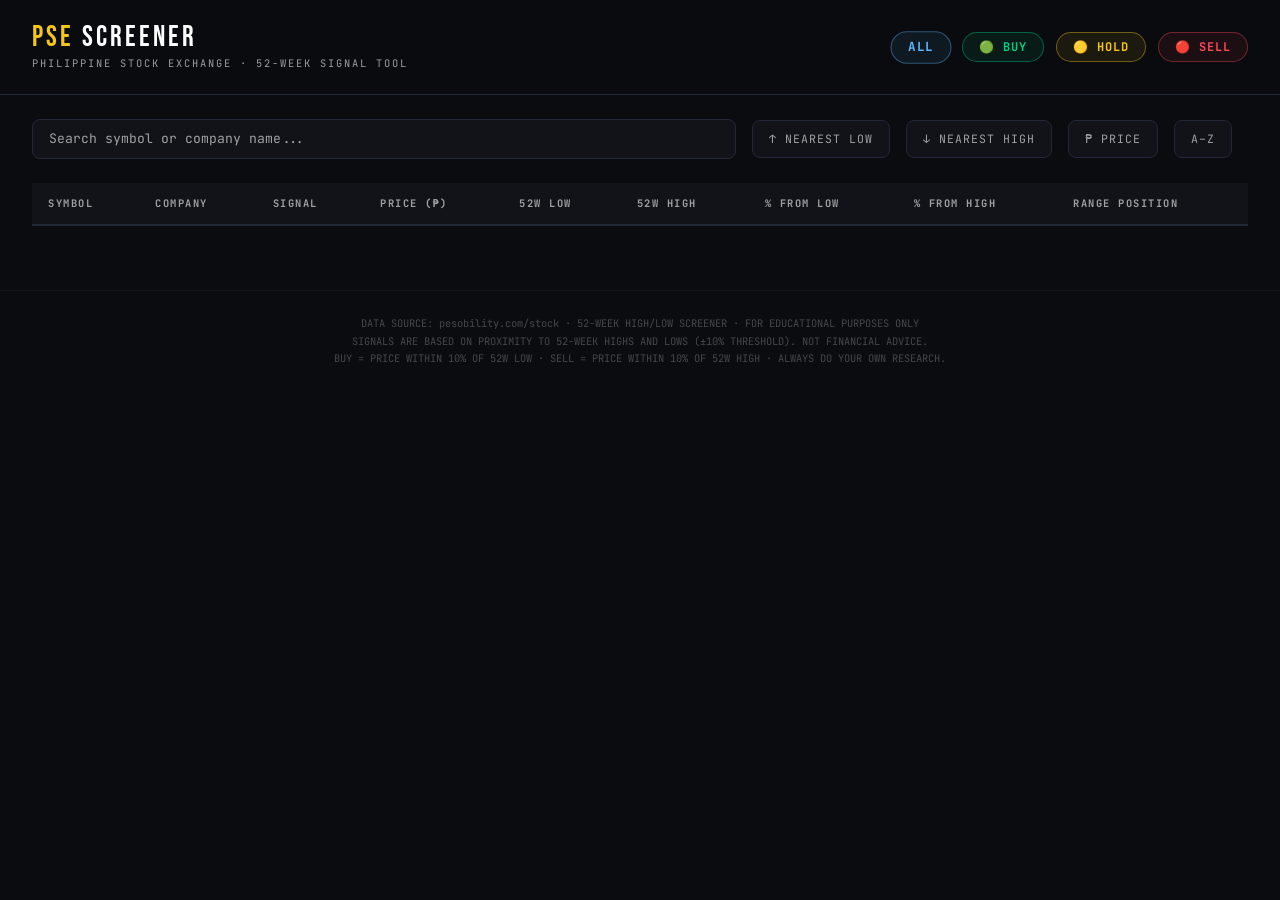
==== PSE_screener.html @ 52401421 "Add files via upload" ====
<!DOCTYPE html>
<html lang="en">
<head>
<meta charset="UTF-8">
<meta name="viewport" content="width=device-width, initial-scale=1.0">
<title>PSE Stock Screener</title>
<link href="https://fonts.googleapis.com/css2?family=Bebas+Neue&family=DM+Sans:wght@400;500;600;700&family=JetBrains+Mono:wght@400;700&display=swap" rel="stylesheet">
<style>
:root {
  --bg: #0a0c10;
  --surface: #111318;
  --card: #161a22;
  --border: #232838;
  --accent: #f5c518;
  --green: #00d084;
  --red: #ff4757;
  --blue: #4e9af1;
  --purple: #a855f7;
  --text: #ffffff;
  --muted: rgba(255,255,255,0.6);
  --font-display: 'Bebas Neue', sans-serif;
  --font-body: 'DM Sans', sans-serif;
  --font-mono: 'JetBrains Mono', monospace;
}
* { margin: 0; padding: 0; box-sizing: border-box; }
html { scroll-behavior: smooth; }
body { background: var(--bg); color: var(--text); font-family: var(--font-body); overflow-x: hidden; }

/* HEADER */
header {
  background: rgba(10,12,16,0.95);
  border-bottom: 1px solid var(--border);
  padding: 1.5rem 2rem;
  position: sticky; top: 0; z-index: 100;
  backdrop-filter: blur(12px);
}
.header-inner { max-width: 1400px; margin: 0 auto; display: flex; align-items: center; justify-content: space-between; flex-wrap: wrap; gap: 1rem; }
.logo { font-family: var(--font-display); font-size: 1.8rem; color: var(--accent); letter-spacing: 3px; line-height: 1; }
.logo span { color: var(--text); }
.logo-sub { font-family: var(--font-mono); font-size: 0.65rem; color: var(--muted); letter-spacing: 2px; text-transform: uppercase; margin-top: 0.2rem; }

/* SUMMARY PILLS */
.summary-pills { display: flex; gap: 0.75rem; flex-wrap: wrap; }
.pill {
  font-family: var(--font-mono); font-size: 0.75rem; font-weight: 700;
  padding: 0.4rem 1rem; border-radius: 100px;
  letter-spacing: 1px; cursor: pointer; transition: all 0.2s;
  border: 1px solid;
}
.pill.buy  { color: var(--green); border-color: rgba(0,208,132,0.4); background: rgba(0,208,132,0.08); }
.pill.hold { color: var(--accent); border-color: rgba(245,197,24,0.4); background: rgba(245,197,24,0.08); }
.pill.sell { color: var(--red); border-color: rgba(255,71,87,0.4); background: rgba(255,71,87,0.08); }
.pill.all  { color: var(--blue); border-color: rgba(78,154,241,0.4); background: rgba(78,154,241,0.08); }
.pill.active, .pill:hover { transform: scale(1.05); filter: brightness(1.2); }

/* CONTROLS */
.controls {
  max-width: 1400px; margin: 1.5rem auto; padding: 0 2rem;
  display: flex; gap: 1rem; flex-wrap: wrap; align-items: center;
}
.search-box {
  flex: 1; min-width: 220px;
  background: var(--surface); border: 1px solid var(--border);
  border-radius: 8px; padding: 0.65rem 1rem;
  color: var(--text); font-family: var(--font-mono); font-size: 0.82rem;
  outline: none; transition: border-color 0.2s;
}
.search-box:focus { border-color: var(--accent); }
.search-box::placeholder { color: var(--muted); }
.sort-btn {
  font-family: var(--font-mono); font-size: 0.72rem; letter-spacing: 1px; text-transform: uppercase;
  background: var(--surface); border: 1px solid var(--border);
  color: var(--muted); padding: 0.65rem 1rem; border-radius: 8px;
  cursor: pointer; transition: all 0.2s;
}
.sort-btn:hover, .sort-btn.active { border-color: var(--accent); color: var(--accent); }
.results-count { font-family: var(--font-mono); font-size: 0.7rem; color: var(--muted); margin-left: auto; }

/* TABLE */
.table-wrap { max-width: 1400px; margin: 0 auto; padding: 0 2rem 4rem; overflow-x: auto; }
table { width: 100%; border-collapse: collapse; }
thead tr { background: var(--surface); border-bottom: 2px solid var(--border); }
thead th {
  font-family: var(--font-mono); font-size: 0.65rem; color: var(--muted);
  letter-spacing: 1.5px; text-transform: uppercase;
  padding: 0.85rem 1rem; text-align: left; white-space: nowrap;
  cursor: pointer; user-select: none;
}
thead th:hover { color: var(--accent); }
thead th.sorted { color: var(--accent); }
tbody tr {
  border-bottom: 1px solid rgba(35,40,56,0.6);
  transition: background 0.15s;
}
tbody tr:hover { background: rgba(255,255,255,0.03); }
tbody td { padding: 0.85rem 1rem; font-size: 0.85rem; white-space: nowrap; }

.sym { font-family: var(--font-display); font-size: 1rem; letter-spacing: 1px; color: var(--text); }
.name-cell { max-width: 240px; overflow: hidden; text-overflow: ellipsis; color: var(--muted); font-size: 0.8rem; }
.price-cell { font-family: var(--font-mono); font-weight: 700; }
.mono { font-family: var(--font-mono); font-size: 0.8rem; }

/* SIGNAL BADGE */
.badge {
  font-family: var(--font-mono); font-size: 0.7rem; font-weight: 700;
  padding: 0.28rem 0.75rem; border-radius: 100px;
  letter-spacing: 1px; display: inline-block;
}
.badge.BUY  { color: var(--green); background: rgba(0,208,132,0.12); border: 1px solid rgba(0,208,132,0.3); }
.badge.HOLD { color: var(--accent); background: rgba(245,197,24,0.1); border: 1px solid rgba(245,197,24,0.3); }
.badge.SELL { color: var(--red); background: rgba(255,71,87,0.1); border: 1px solid rgba(255,71,87,0.3); }

/* RANGE BAR */
.range-bar-bg { width: 90px; height: 6px; background: var(--border); border-radius: 100px; overflow: hidden; position: relative; display: inline-block; vertical-align: middle; }
.range-bar-fill { height: 100%; border-radius: 100px; position: absolute; left: 0; }
.range-bar-fill.low  { background: var(--green); }
.range-bar-fill.mid  { background: var(--accent); }
.range-bar-fill.high { background: var(--red); }

/* EMPTY STATE */
.empty { text-align: center; padding: 5rem 2rem; color: var(--muted); font-family: var(--font-mono); font-size: 0.8rem; letter-spacing: 2px; }

/* DISCLAIMER */
.disclaimer {
  max-width: 1400px; margin: 0 auto; padding: 0 2rem 2rem;
  font-family: var(--font-mono); font-size: 0.65rem; color: var(--muted);
  opacity: 0.4; line-height: 1.7; text-align: center;
  border-top: 1px solid var(--border); padding-top: 1.5rem;
}

/* SCROLL TO TOP */
#scrollTop {
  position: fixed; bottom: 2rem; right: 2rem;
  width: 44px; height: 44px; border-radius: 50%;
  background: var(--surface); border: 1px solid var(--accent);
  color: var(--accent); display: flex; align-items: center; justify-content: center;
  cursor: pointer; opacity: 0; pointer-events: none;
  transform: translateY(10px); transition: opacity 0.3s, transform 0.3s;
  z-index: 999;
}
#scrollTop.show { opacity: 1; pointer-events: all; transform: translateY(0); }

@media (max-width: 768px) {
  header .logo { font-size: 1.4rem; }
  .controls { padding: 0 1rem; }
  .table-wrap { padding: 0 0.5rem 4rem; }
  tbody td { padding: 0.7rem 0.6rem; }
  .name-cell { max-width: 120px; }
}

</style>

</head>
<body>

<header>
  <div class="header-inner">
    <div>
      <div class="logo">PSE <span>SCREENER</span></div>
      <div class="logo-sub">Philippine Stock Exchange · 52-Week Signal Tool</div>
    </div>
    <div class="summary-pills">
      <div class="pill all active" onclick="filterSignal('ALL')">ALL <span id="cnt-all"></span></div>
      <div class="pill buy" onclick="filterSignal('BUY')">🟢 BUY <span id="cnt-buy"></span></div>
      <div class="pill hold" onclick="filterSignal('HOLD')">🟡 HOLD <span id="cnt-hold"></span></div>
      <div class="pill sell" onclick="filterSignal('SELL')">🔴 SELL <span id="cnt-sell"></span></div>
    </div>
  </div>
</header>

<div class="controls">
  <input class="search-box" id="searchInput" placeholder="Search symbol or company name..." oninput="renderTable()" />
  <button class="sort-btn" onclick="sortBy('pct_from_low')">↑ Nearest Low</button>
  <button class="sort-btn" onclick="sortBy('pct_from_high')">↓ Nearest High</button>
  <button class="sort-btn" onclick="sortBy('price')">₱ Price</button>
  <button class="sort-btn" onclick="sortBy('symbol')">A–Z</button>
  <div class="results-count" id="resultsCount"></div>
</div>

<div class="table-wrap">
  <table id="mainTable">
    <thead>
      <tr>
        <th onclick="sortBy('symbol')">Symbol</th>
        <th onclick="sortBy('name')">Company</th>
        <th onclick="sortBy('signal')">Signal</th>
        <th onclick="sortBy('price')">Price (₱)</th>
        <th onclick="sortBy('low52')">52W Low</th>
        <th onclick="sortBy('high52')">52W High</th>
        <th onclick="sortBy('pct_from_low')">% from Low</th>
        <th onclick="sortBy('pct_from_high')">% from High</th>
        <th onclick="sortBy('range_pct')">Range Position</th>
      </tr>
    </thead>
    <tbody id="tableBody"></tbody>
  </table>
  <div class="empty" id="emptyState" style="display:none">NO MATCHING STOCKS FOUND</div>
</div>

<div class="disclaimer">
  DATA SOURCE: pesobility.com/stock · 52-WEEK HIGH/LOW SCREENER · FOR EDUCATIONAL PURPOSES ONLY<br>
  SIGNALS ARE BASED ON PROXIMITY TO 52-WEEK HIGHS AND LOWS (±10% THRESHOLD). NOT FINANCIAL ADVICE.<br>
  BUY = PRICE WITHIN 10% OF 52W LOW · SELL = PRICE WITHIN 10% OF 52W HIGH · ALWAYS DO YOUR OWN RESEARCH.
</div>

<button id="scrollTop" onclick="window.scrollTo({top:0,behavior:'smooth'})">
  <svg width="18" height="18" viewBox="0 0 24 24" fill="none" stroke="currentColor" stroke-width="2.5" stroke-linecap="round" stroke-linejoin="round"><polyline points="18 15 12 9 6 15"/></svg>
</button>

<script src="daytrading_presentation.js"></script>
</body>
</html>
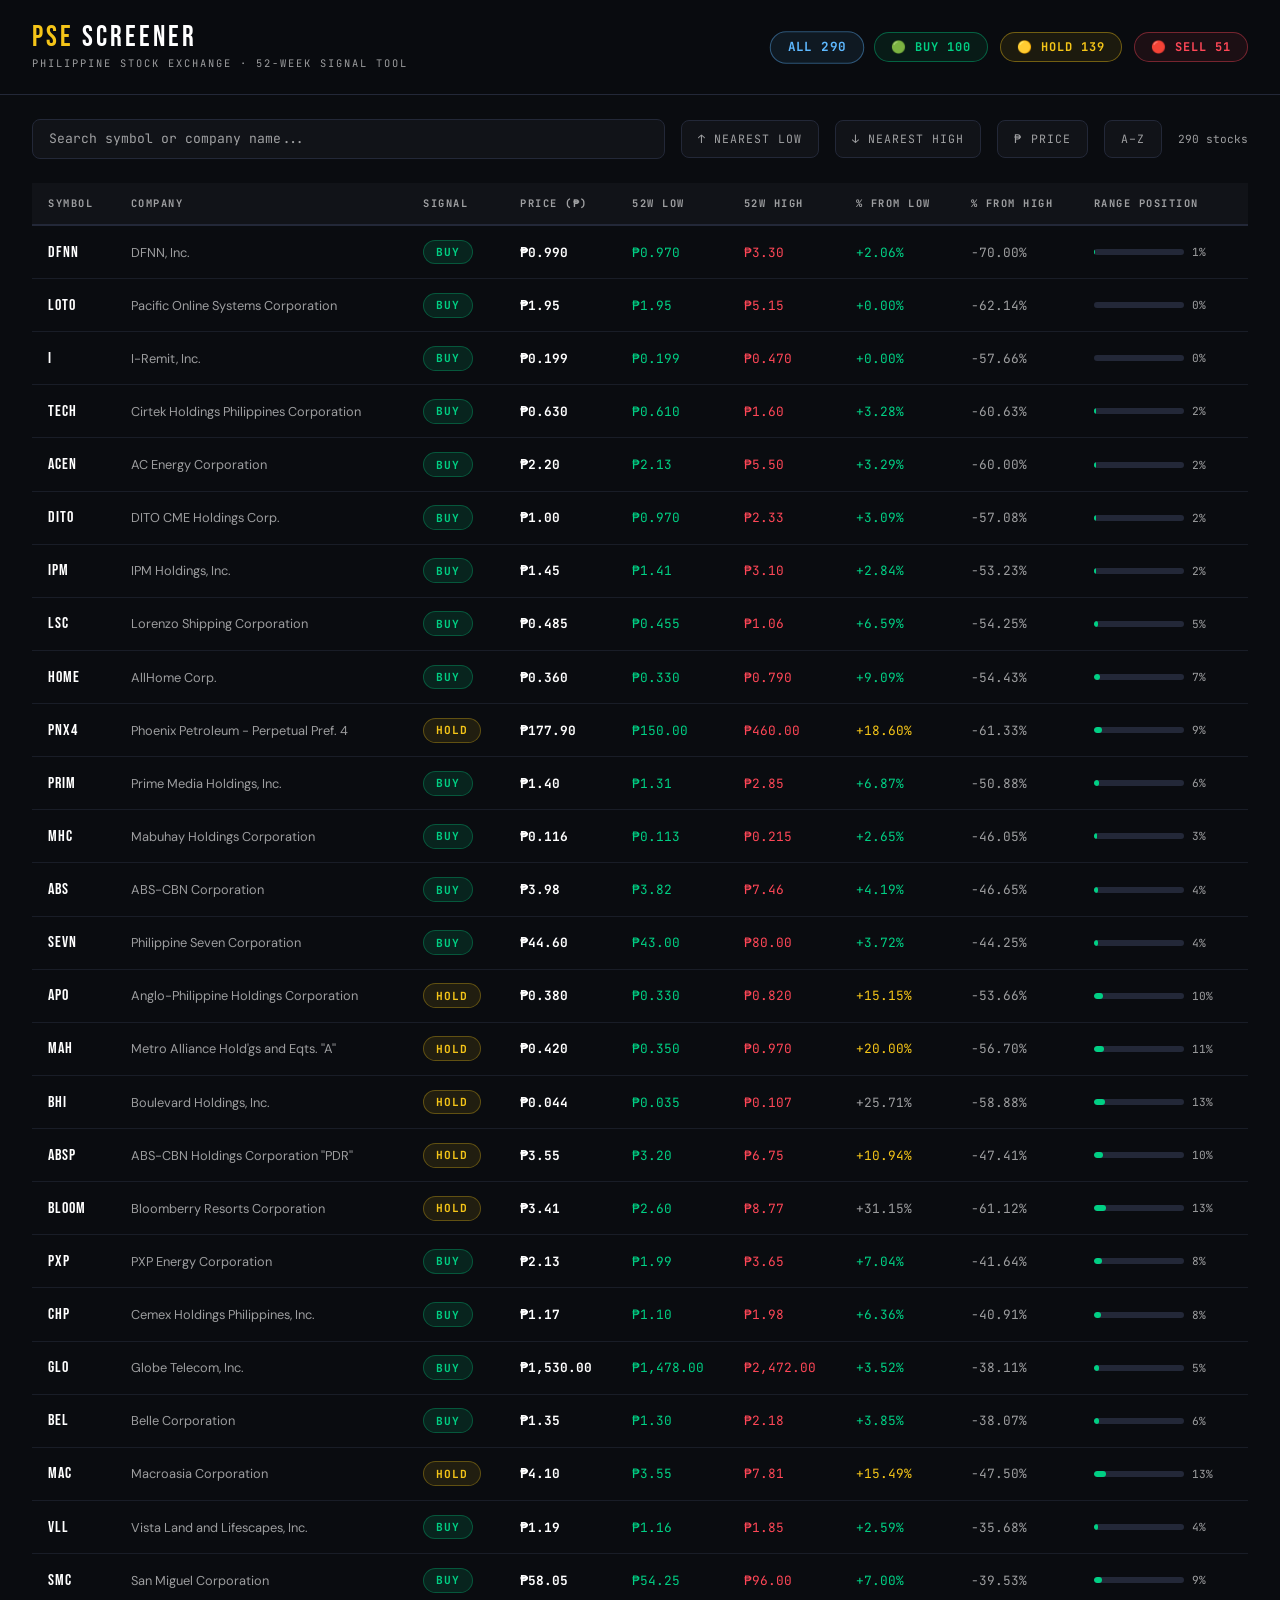
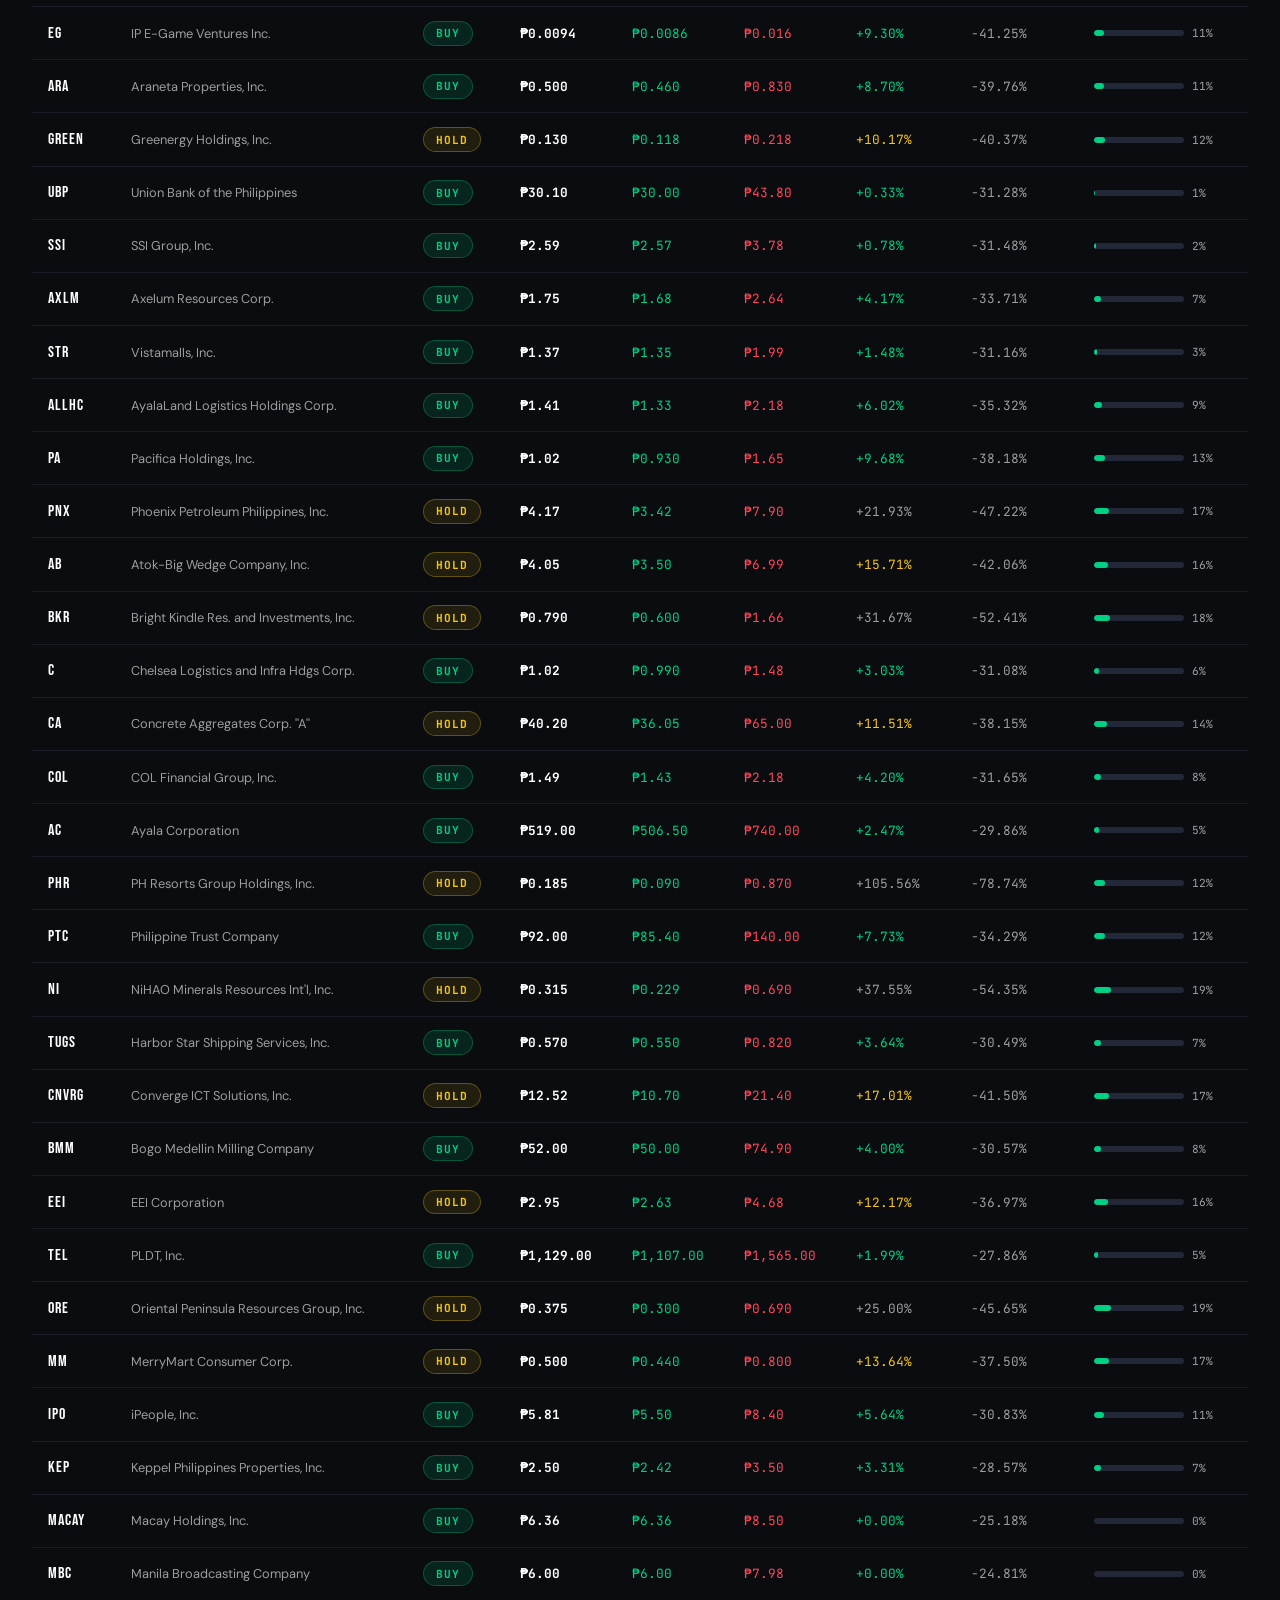
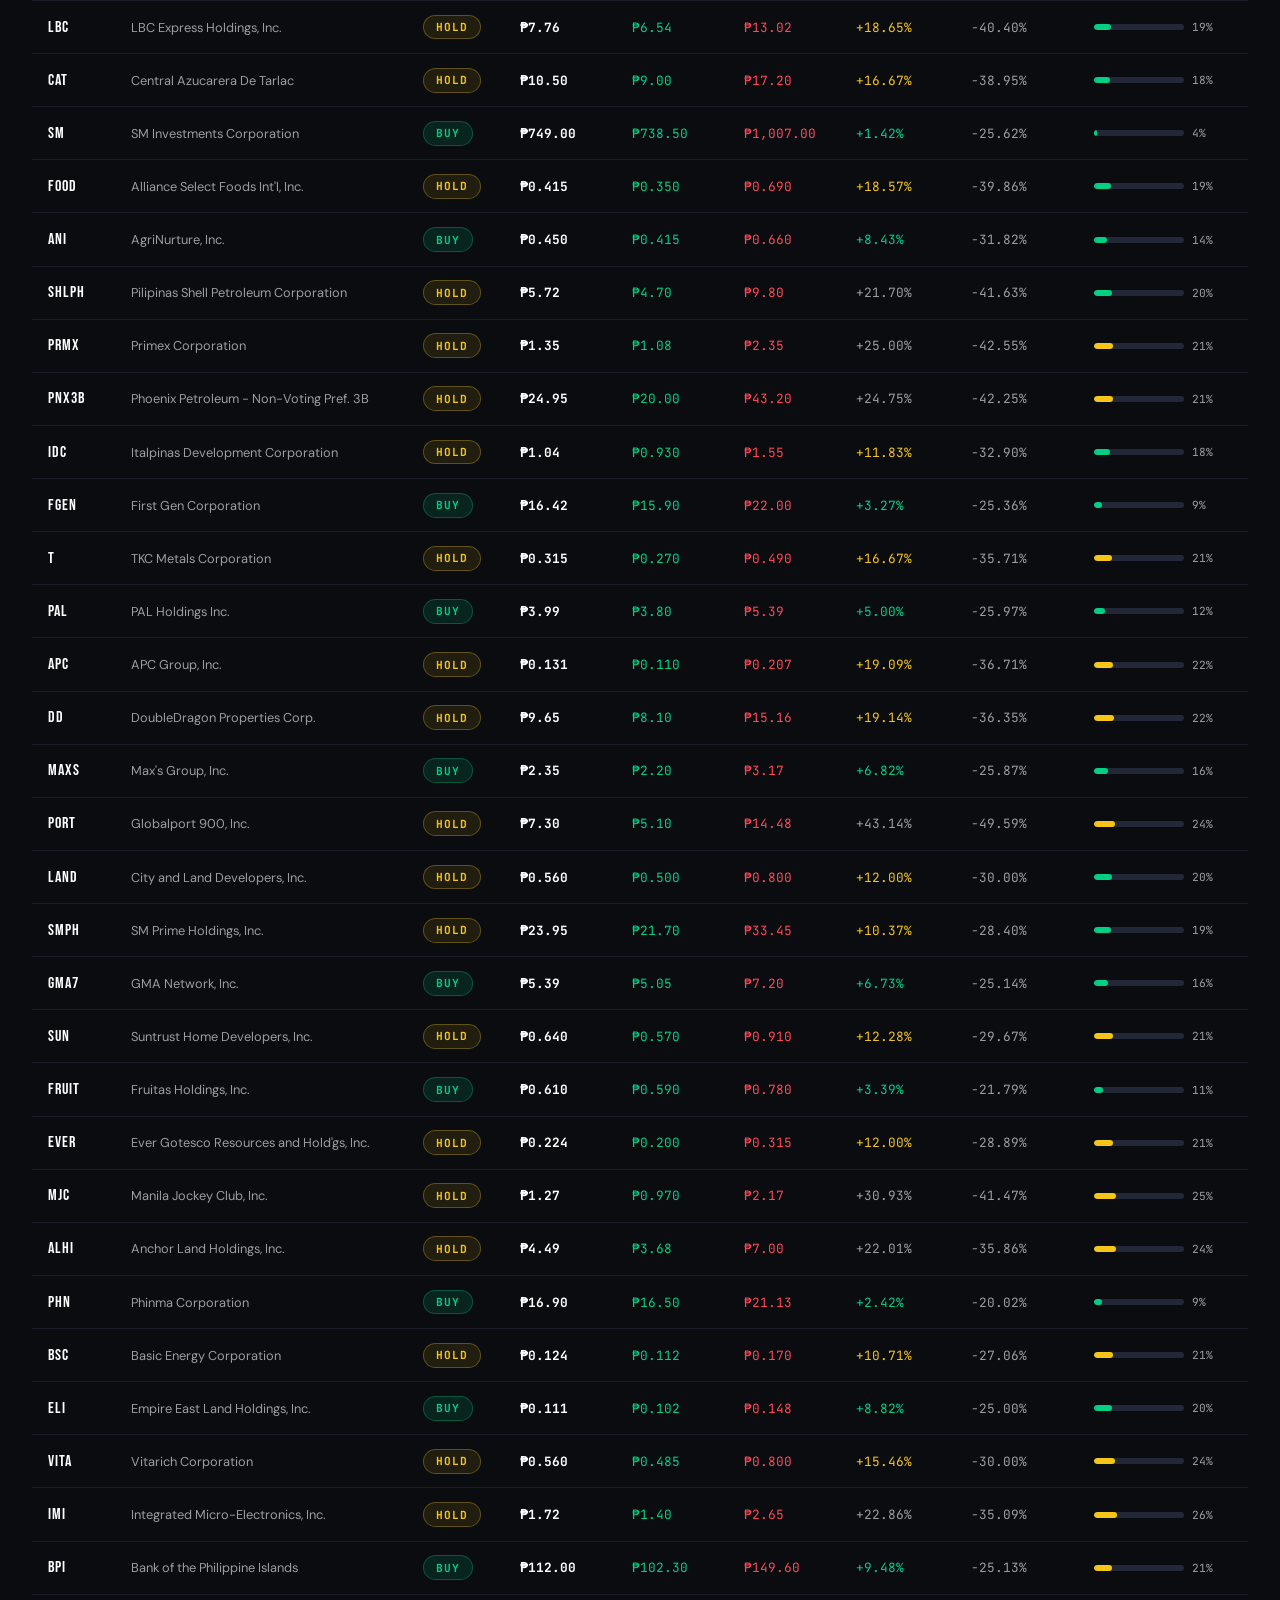
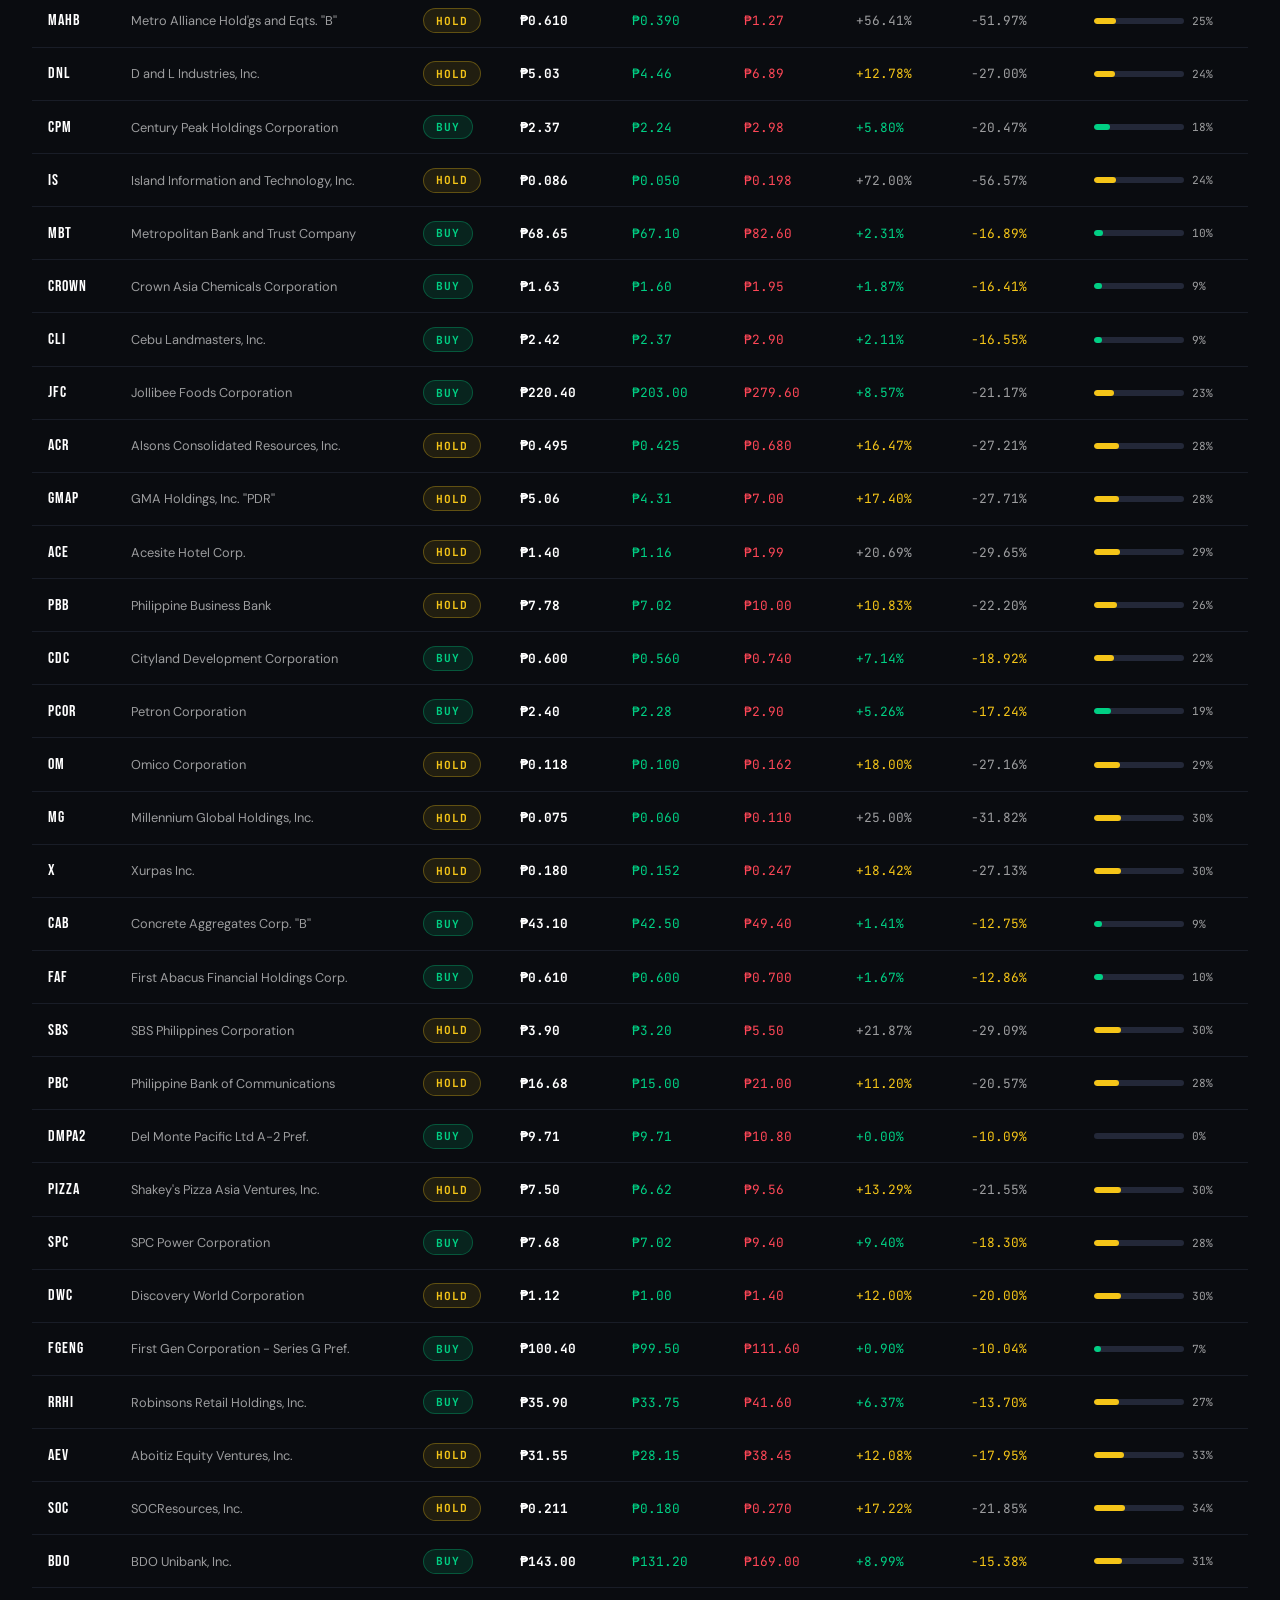
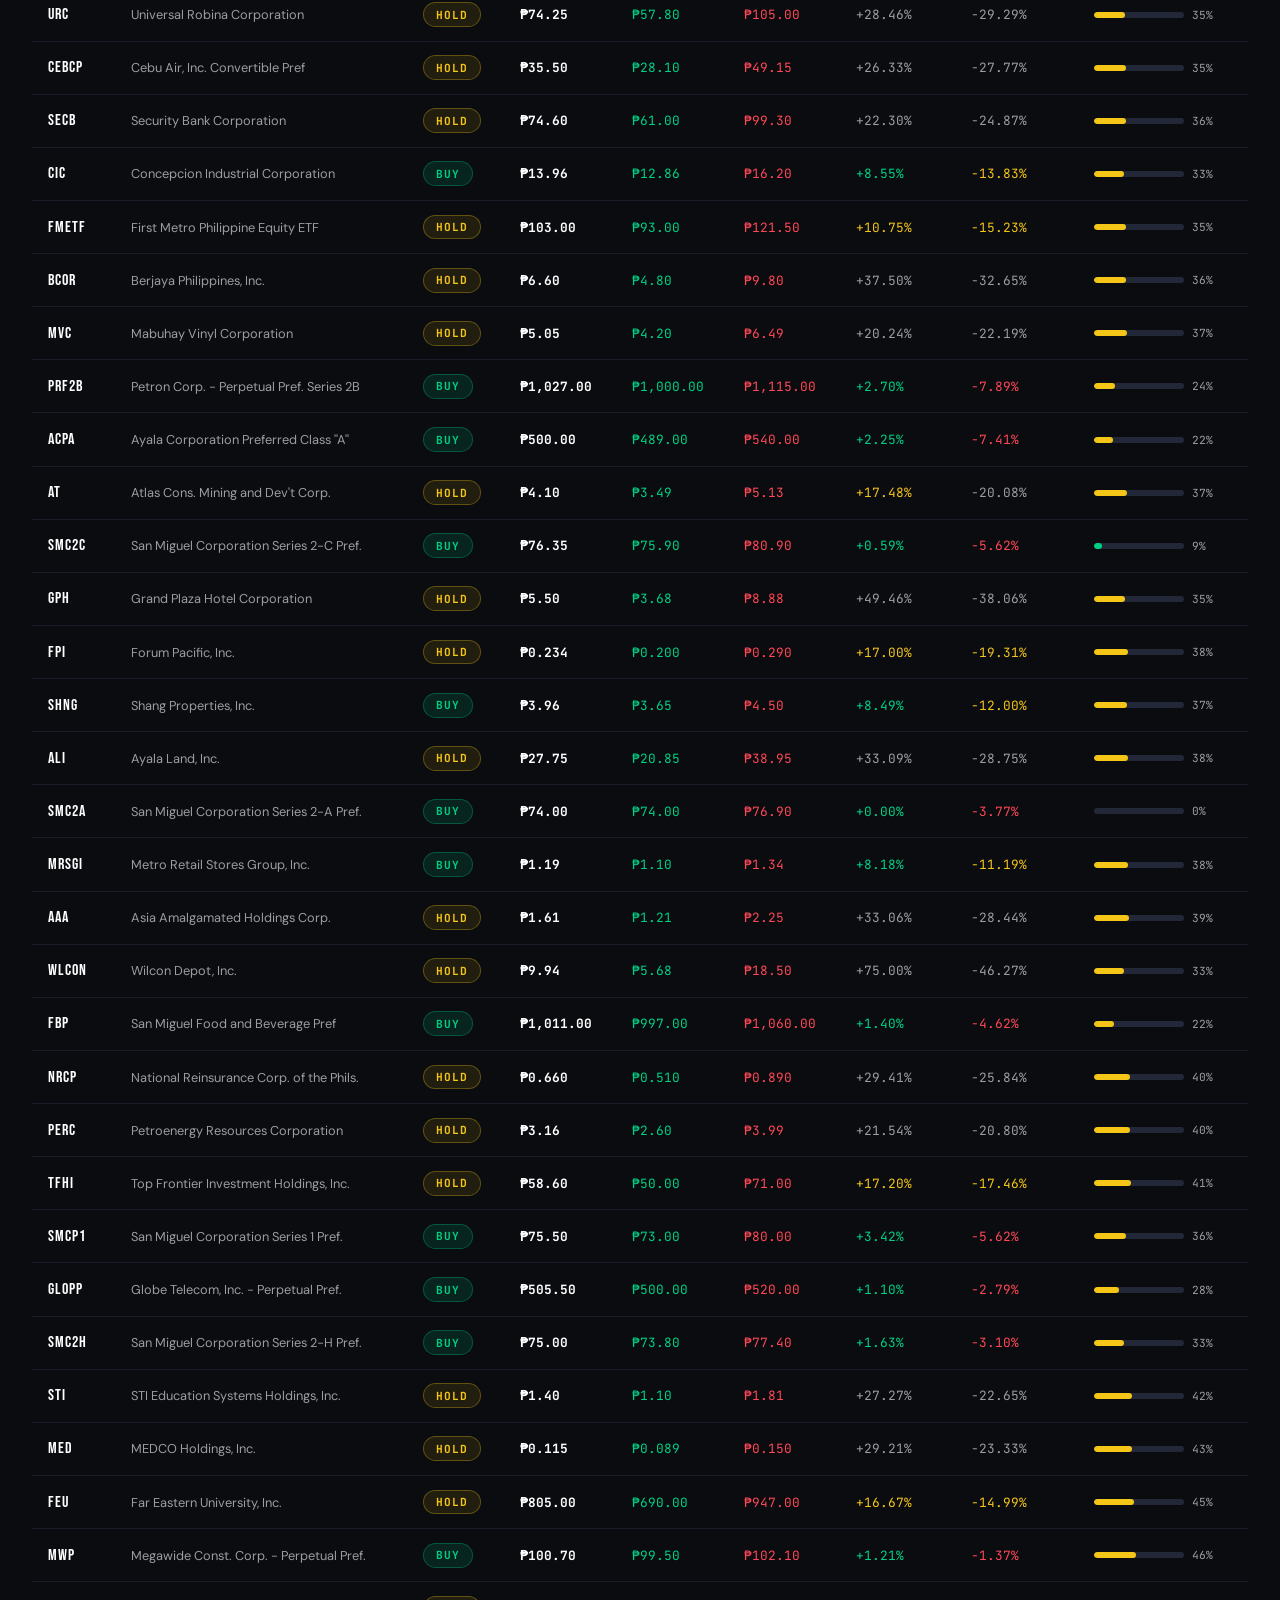
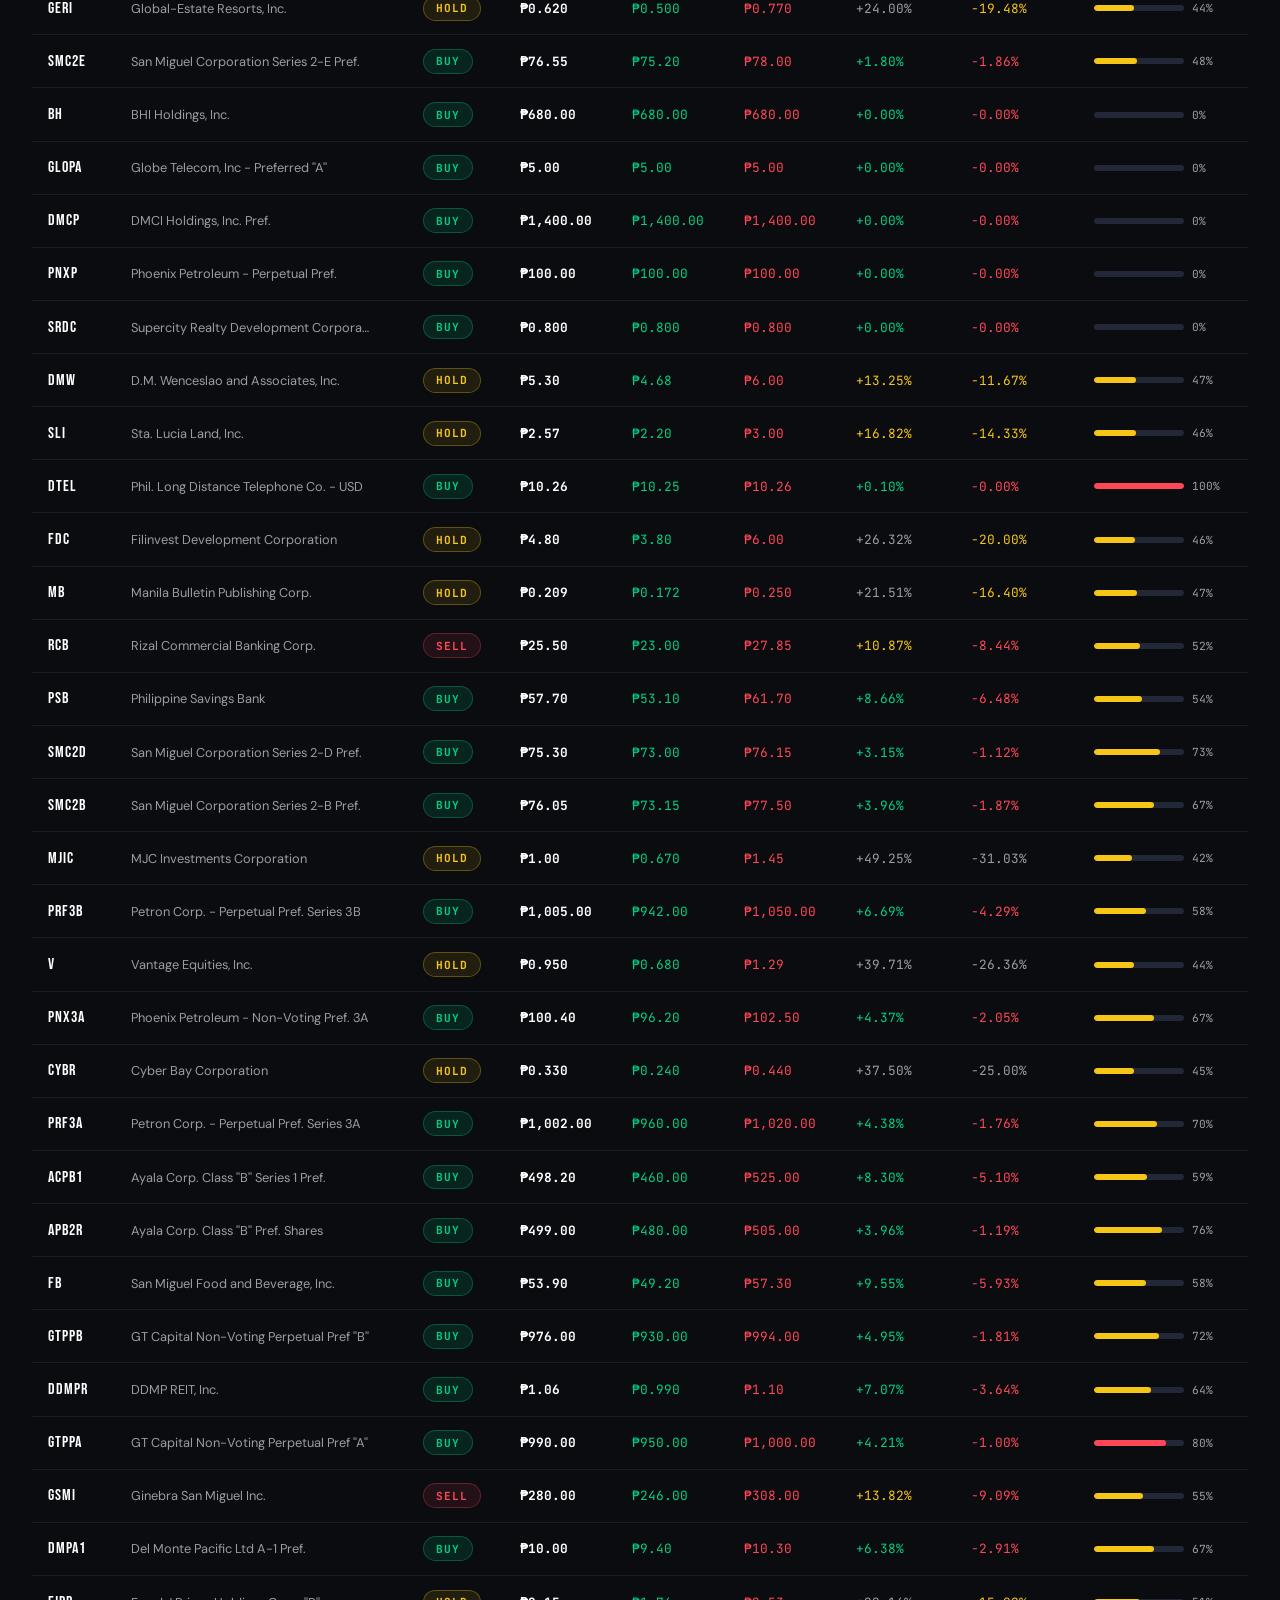
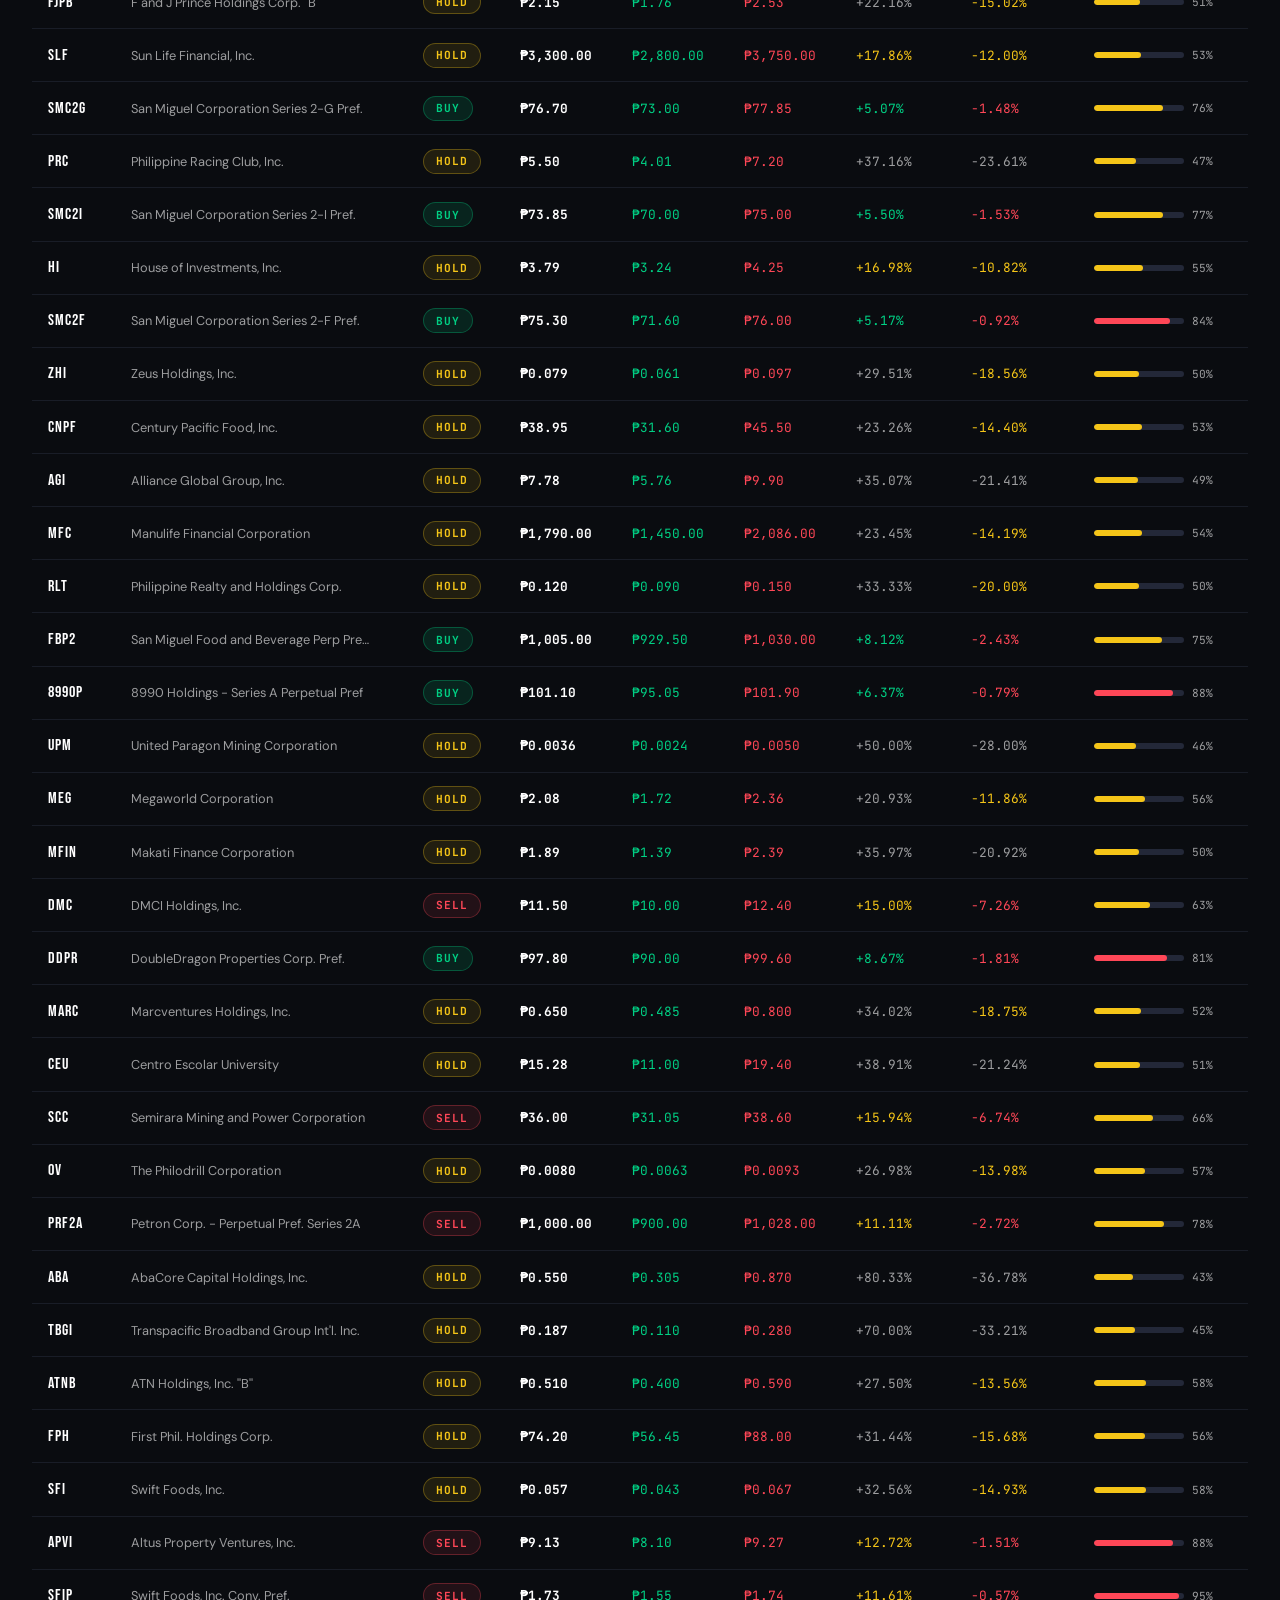
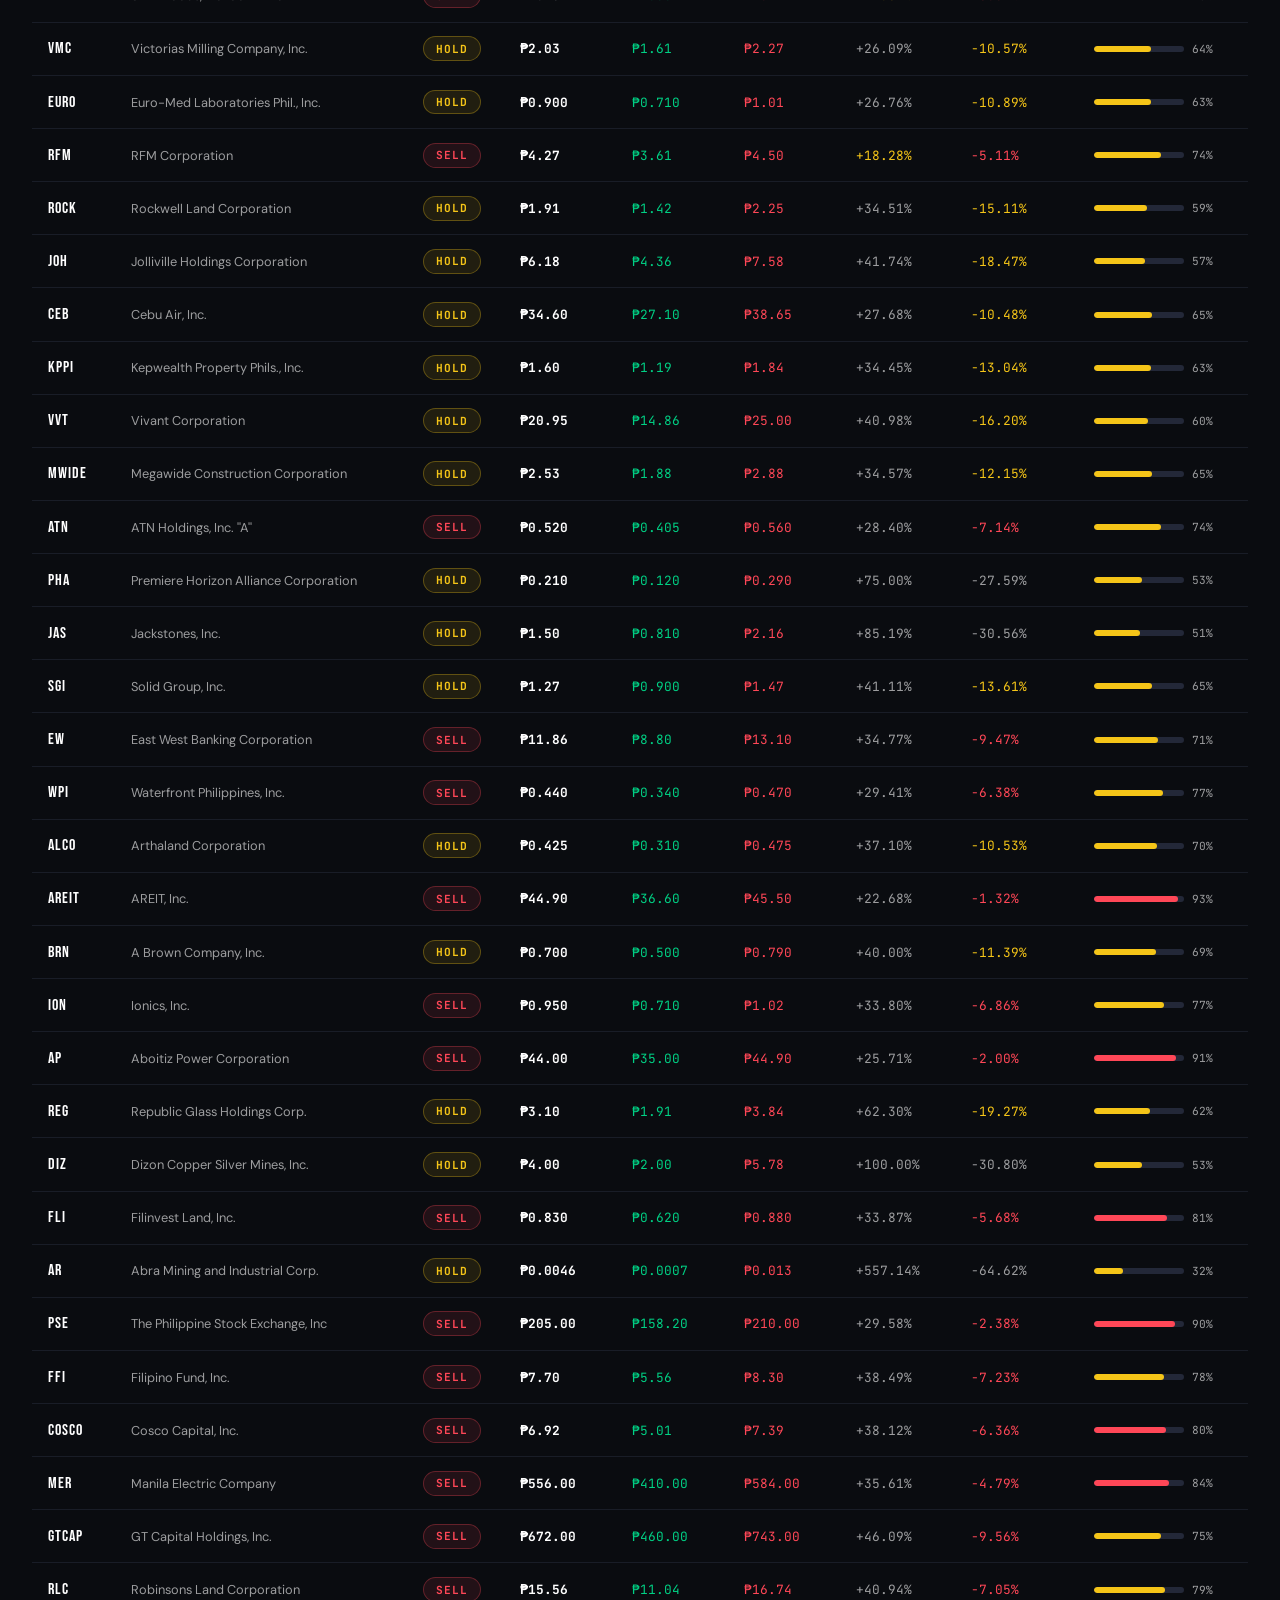
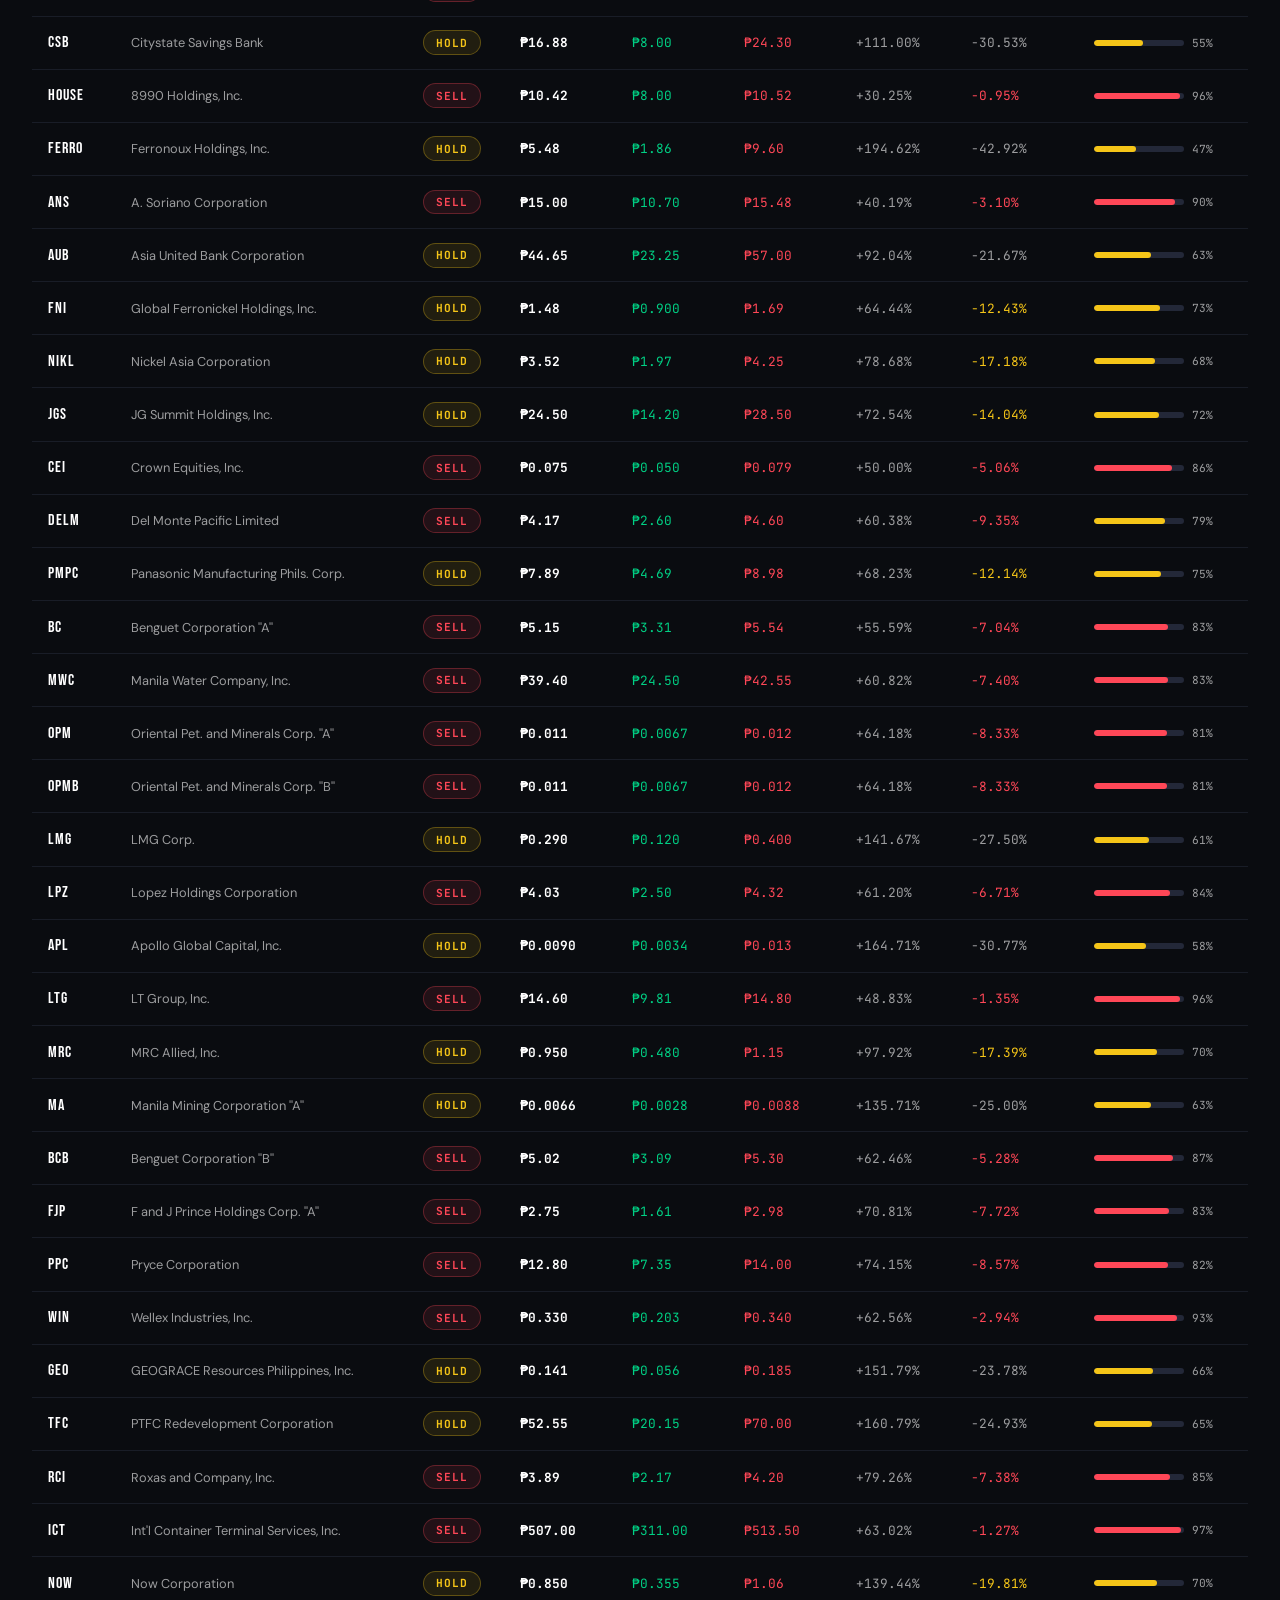
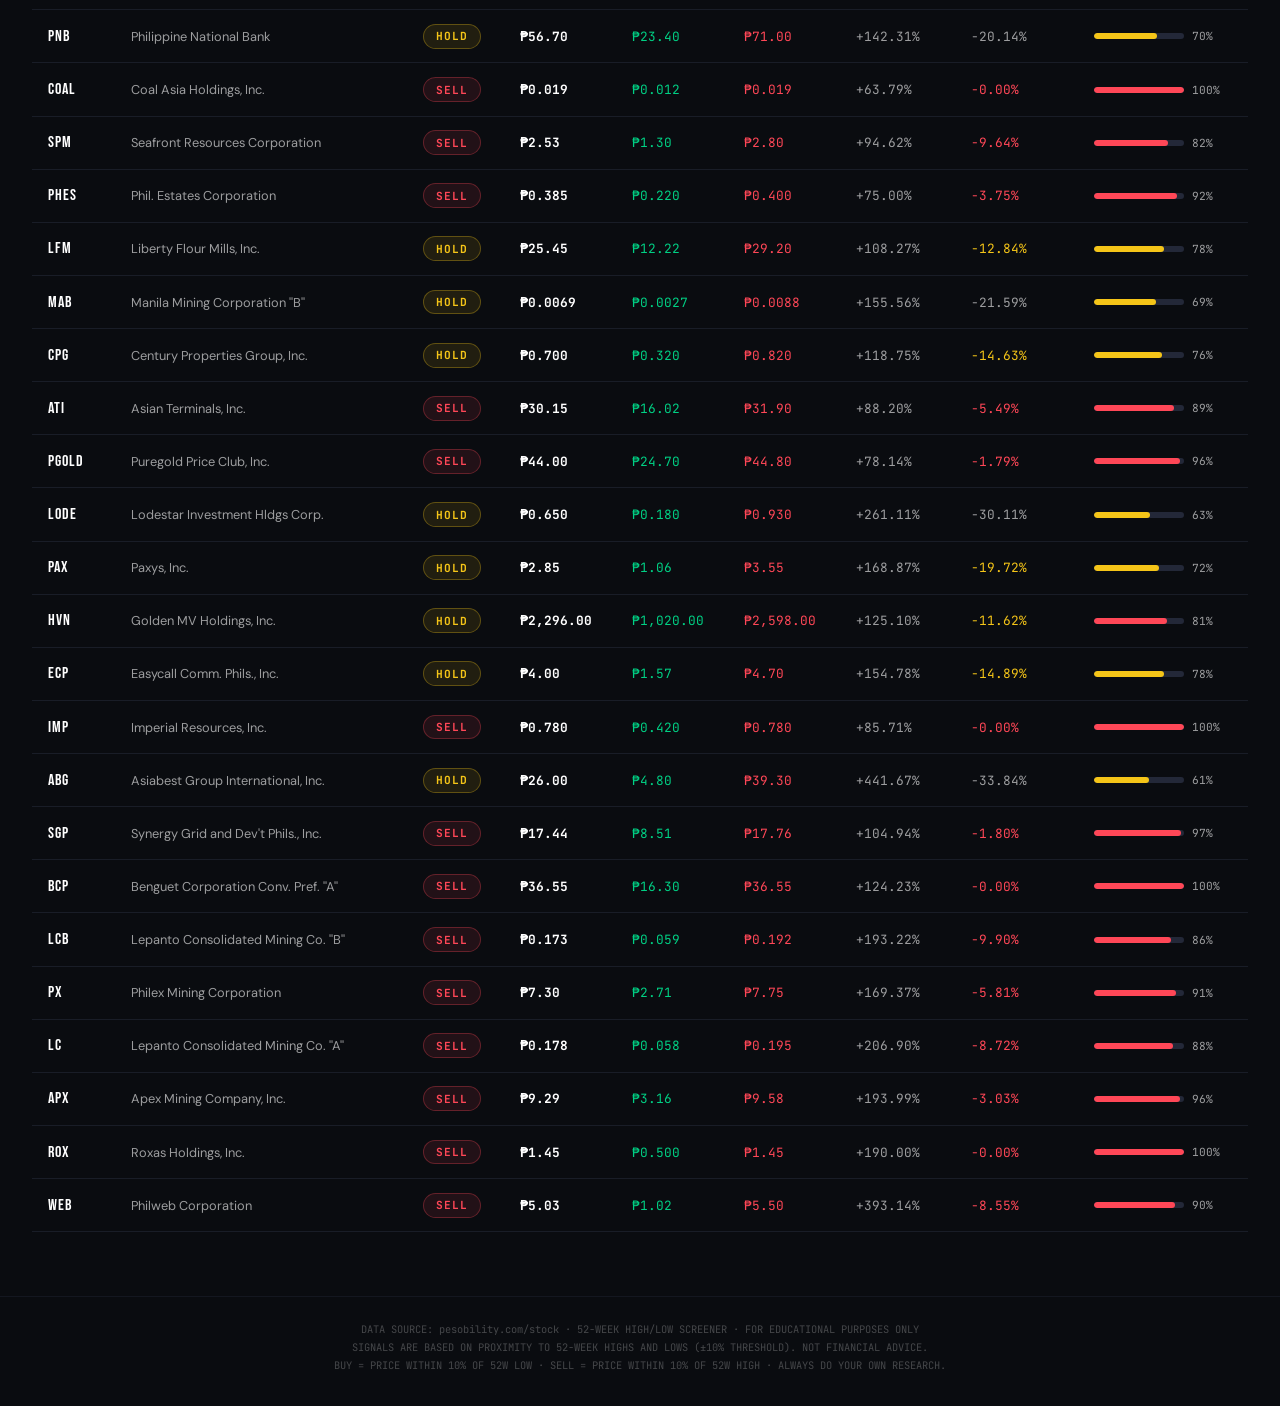
==== commit 3fa6f922: "Add files via upload" ====
--- a/PSE_screener.html
+++ b/PSE_screener.html
@@ -147,9 +147,7 @@
   tbody td { padding: 0.7rem 0.6rem; }
   .name-cell { max-width: 120px; }
 }
-
 </style>
-
 </head>
 <body>
 
@@ -207,6 +205,109 @@
   <svg width="18" height="18" viewBox="0 0 24 24" fill="none" stroke="currentColor" stroke-width="2.5" stroke-linecap="round" stroke-linejoin="round"><polyline points="18 15 12 9 6 15"/></svg>
 </button>
 
-<script src="daytrading_presentation.js"></script>
+<script>
+const RAW = [{"symbol": "DFNN", "name": "DFNN, Inc.", "price": 0.99, "low52": 0.97, "high52": 3.3, "pct_to_low": 0.9797979797979798, "pct_to_high": 0.7, "average": 0.8398989898989899, "signal": "BUY", "pct_from_low": 2.06, "pct_from_high": 70.0, "range_pct": 0.9}, {"symbol": "LOTO", "name": "Pacific Online Systems Corporation", "price": 1.95, "low52": 1.95, "high52": 5.15, "pct_to_low": 1.0, "pct_to_high": 0.6213592233009709, "average": 0.8106796116504855, "signal": "BUY", "pct_from_low": 0.0, "pct_from_high": 62.14, "range_pct": 0.0}, {"symbol": "I", "name": "I-Remit, Inc.", "price": 0.199, "low52": 0.199, "high52": 0.47, "pct_to_low": 1.0, "pct_to_high": 0.576595744680851, "average": 0.7882978723404255, "signal": "BUY", "pct_from_low": 0.0, "pct_from_high": 57.66, "range_pct": 0.0}, {"symbol": "TECH", "name": "Cirtek Holdings Philippines Corporation", "price": 0.63, "low52": 0.61, "high52": 1.6, "pct_to_low": 0.9682539682539683, "pct_to_high": 0.60625, "average": 0.787251984126984, "signal": "BUY", "pct_from_low": 3.28, "pct_from_high": 60.63, "range_pct": 2.0}, {"symbol": "ACEN", "name": "AC Energy Corporation", "price": 2.2, "low52": 2.13, "high52": 5.5, "pct_to_low": 0.968181818181818, "pct_to_high": 0.6, "average": 0.784090909090909, "signal": "BUY", "pct_from_low": 3.29, "pct_from_high": 60.0, "range_pct": 2.1}, {"symbol": "DITO", "name": "DITO CME Holdings Corp.", "price": 1.0, "low52": 0.97, "high52": 2.33, "pct_to_low": 0.97, "pct_to_high": 0.5708154506437768, "average": 0.7704077253218884, "signal": "BUY", "pct_from_low": 3.09, "pct_from_high": 57.08, "range_pct": 2.2}, {"symbol": "IPM", "name": "IPM Holdings, Inc.", "price": 1.45, "low52": 1.41, "high52": 3.1, "pct_to_low": 0.9724137931034482, "pct_to_high": 0.532258064516129, "average": 0.7523359288097886, "signal": "BUY", "pct_from_low": 2.84, "pct_from_high": 53.23, "range_pct": 2.4}, {"symbol": "LSC", "name": "Lorenzo Shipping Corporation", "price": 0.485, "low52": 0.455, "high52": 1.06, "pct_to_low": 0.9381443298969073, "pct_to_high": 0.5424528301886793, "average": 0.7402985800427933, "signal": "BUY", "pct_from_low": 6.59, "pct_from_high": 54.25, "range_pct": 5.0}, {"symbol": "HOME", "name": "AllHome Corp.", "price": 0.36, "low52": 0.33, "high52": 0.79, "pct_to_low": 0.9166666666666667, "pct_to_high": 0.5443037974683544, "average": 0.7304852320675106, "signal": "BUY", "pct_from_low": 9.09, "pct_from_high": 54.43, "range_pct": 6.5}, {"symbol": "PNX4", "name": "Phoenix Petroleum - Perpetual Pref. 4", "price": 177.9, "low52": 150.0, "high52": 460.0, "pct_to_low": 0.8431703204047217, "pct_to_high": 0.6132608695652173, "average": 0.7282155949849696, "signal": "HOLD", "pct_from_low": 18.6, "pct_from_high": 61.33, "range_pct": 9.0}, {"symbol": "PRIM", "name": "Prime Media Holdings, Inc.", "price": 1.4, "low52": 1.31, "high52": 2.85, "pct_to_low": 0.9357142857142858, "pct_to_high": 0.5087719298245614, "average": 0.7222431077694236, "signal": "BUY", "pct_from_low": 6.87, "pct_from_high": 50.88, "range_pct": 5.8}, {"symbol": "MHC", "name": "Mabuhay Holdings Corporation", "price": 0.116, "low52": 0.113, "high52": 0.215, "pct_to_low": 0.9741379310344828, "pct_to_high": 0.4604651162790697, "average": 0.7173015236567762, "signal": "BUY", "pct_from_low": 2.65, "pct_from_high": 46.05, "range_pct": 2.9}, {"symbol": "ABS", "name": "ABS-CBN Corporation", "price": 3.98, "low52": 3.82, "high52": 7.46, "pct_to_low": 0.9597989949748743, "pct_to_high": 0.46648793565683644, "average": 0.7131434653158554, "signal": "BUY", "pct_from_low": 4.19, "pct_from_high": 46.65, "range_pct": 4.4}, {"symbol": "SEVN", "name": "Philippine Seven Corporation", "price": 44.6, "low52": 43.0, "high52": 80.0, "pct_to_low": 0.9641255605381166, "pct_to_high": 0.4425, "average": 0.7033127802690583, "signal": "BUY", "pct_from_low": 3.72, "pct_from_high": 44.25, "range_pct": 4.3}, {"symbol": "APO", "name": "Anglo-Philippine Holdings Corporation", "price": 0.38, "low52": 0.33, "high52": 0.82, "pct_to_low": 0.868421052631579, "pct_to_high": 0.5365853658536586, "average": 0.7025032092426188, "signal": "HOLD", "pct_from_low": 15.15, "pct_from_high": 53.66, "range_pct": 10.2}, {"symbol": "MAH", "name": "Metro Alliance Hold'gs and Eqts. ''A''", "price": 0.42, "low52": 0.35, "high52": 0.97, "pct_to_low": 0.8333333333333333, "pct_to_high": 0.5670103092783505, "average": 0.7001718213058419, "signal": "HOLD", "pct_from_low": 20.0, "pct_from_high": 56.7, "range_pct": 11.3}, {"symbol": "BHI", "name": "Boulevard Holdings, Inc.", "price": 0.044, "low52": 0.035, "high52": 0.107, "pct_to_low": 0.7954545454545455, "pct_to_high": 0.5887850467289719, "average": 0.6921197960917587, "signal": "HOLD", "pct_from_low": 25.71, "pct_from_high": 58.88, "range_pct": 12.5}, {"symbol": "ABSP", "name": "ABS-CBN Holdings Corporation ''PDR''", "price": 3.55, "low52": 3.2, "high52": 6.75, "pct_to_low": 0.9014084507042255, "pct_to_high": 0.4740740740740741, "average": 0.6877412623891498, "signal": "HOLD", "pct_from_low": 10.94, "pct_from_high": 47.41, "range_pct": 9.9}, {"symbol": "BLOOM", "name": "Bloomberry Resorts Corporation", "price": 3.41, "low52": 2.6, "high52": 8.77, "pct_to_low": 0.7624633431085044, "pct_to_high": 0.6111744583808438, "average": 0.6868189007446741, "signal": "HOLD", "pct_from_low": 31.15, "pct_from_high": 61.12, "range_pct": 13.1}, {"symbol": "PXP", "name": "PXP Energy Corporation", "price": 2.13, "low52": 1.99, "high52": 3.65, "pct_to_low": 0.9342723004694836, "pct_to_high": 0.4164383561643836, "average": 0.6753553283169336, "signal": "BUY", "pct_from_low": 7.04, "pct_from_high": 41.64, "range_pct": 8.4}, {"symbol": "CHP", "name": "Cemex Holdings Philippines, Inc.", "price": 1.17, "low52": 1.1, "high52": 1.98, "pct_to_low": 0.9401709401709403, "pct_to_high": 0.40909090909090917, "average": 0.6746309246309248, "signal": "BUY", "pct_from_low": 6.36, "pct_from_high": 40.91, "range_pct": 8.0}, {"symbol": "GLO", "name": "Globe Telecom, Inc.", "price": 1530.0, "low52": 1478.0, "high52": 2472.0, "pct_to_low": 0.9660130718954248, "pct_to_high": 0.3810679611650486, "average": 0.6735405165302367, "signal": "BUY", "pct_from_low": 3.52, "pct_from_high": 38.11, "range_pct": 5.2}, {"symbol": "BEL", "name": "Belle Corporation", "price": 1.35, "low52": 1.3, "high52": 2.18, "pct_to_low": 0.9629629629629629, "pct_to_high": 0.3807339449541285, "average": 0.6718484539585456, "signal": "BUY", "pct_from_low": 3.85, "pct_from_high": 38.07, "range_pct": 5.7}, {"symbol": "MAC", "name": "Macroasia Corporation", "price": 4.1, "low52": 3.55, "high52": 7.81, "pct_to_low": 0.8658536585365854, "pct_to_high": 0.4750320102432779, "average": 0.6704428343899316, "signal": "HOLD", "pct_from_low": 15.49, "pct_from_high": 47.5, "range_pct": 12.9}, {"symbol": "VLL", "name": "Vista Land and Lifescapes, Inc.", "price": 1.19, "low52": 1.16, "high52": 1.85, "pct_to_low": 0.9747899159663865, "pct_to_high": 0.3567567567567568, "average": 0.6657733363615717, "signal": "BUY", "pct_from_low": 2.59, "pct_from_high": 35.68, "range_pct": 4.3}, {"symbol": "SMC", "name": "San Miguel Corporation", "price": 58.05, "low52": 54.25, "high52": 96.0, "pct_to_low": 0.9345391903531439, "pct_to_high": 0.39531250000000007, "average": 0.664925845176572, "signal": "BUY", "pct_from_low": 7.0, "pct_from_high": 39.53, "range_pct": 9.1}, {"symbol": "EG", "name": "IP E-Game Ventures Inc.", "price": 0.0094, "low52": 0.0086, "high52": 0.016, "pct_to_low": 0.9148936170212766, "pct_to_high": 0.4125, "average": 0.6636968085106383, "signal": "BUY", "pct_from_low": 9.3, "pct_from_high": 41.25, "range_pct": 10.8}, {"symbol": "ARA", "name": "Araneta Properties, Inc.", "price": 0.5, "low52": 0.46, "high52": 0.83, "pct_to_low": 0.92, "pct_to_high": 0.3975903614457831, "average": 0.6587951807228916, "signal": "BUY", "pct_from_low": 8.7, "pct_from_high": 39.76, "range_pct": 10.8}, {"symbol": "GREEN", "name": "Greenergy Holdings, Inc.", "price": 0.13, "low52": 0.118, "high52": 0.218, "pct_to_low": 0.9076923076923076, "pct_to_high": 0.4036697247706422, "average": 0.6556810162314749, "signal": "HOLD", "pct_from_low": 10.17, "pct_from_high": 40.37, "range_pct": 12.0}, {"symbol": "UBP", "name": "Union Bank of the Philippines", "price": 30.1, "low52": 30.0, "high52": 43.8, "pct_to_low": 0.9966777408637874, "pct_to_high": 0.31278538812785384, "average": 0.6547315644958206, "signal": "BUY", "pct_from_low": 0.33, "pct_from_high": 31.28, "range_pct": 0.7}, {"symbol": "SSI", "name": "SSI Group, Inc.", "price": 2.59, "low52": 2.57, "high52": 3.78, "pct_to_low": 0.9922779922779923, "pct_to_high": 0.31481481481481477, "average": 0.6535464035464036, "signal": "BUY", "pct_from_low": 0.78, "pct_from_high": 31.48, "range_pct": 1.7}, {"symbol": "AXLM", "name": "Axelum Resources Corp.", "price": 1.75, "low52": 1.68, "high52": 2.64, "pct_to_low": 0.96, "pct_to_high": 0.33712121212121215, "average": 0.6485606060606061, "signal": "BUY", "pct_from_low": 4.17, "pct_from_high": 33.71, "range_pct": 7.3}, {"symbol": "STR", "name": "Vistamalls, Inc.", "price": 1.37, "low52": 1.35, "high52": 1.99, "pct_to_low": 0.9854014598540146, "pct_to_high": 0.3115577889447235, "average": 0.6484796243993691, "signal": "BUY", "pct_from_low": 1.48, "pct_from_high": 31.16, "range_pct": 3.1}, {"symbol": "ALLHC", "name": "AyalaLand Logistics Holdings Corp.", "price": 1.41, "low52": 1.33, "high52": 2.18, "pct_to_low": 0.9432624113475179, "pct_to_high": 0.35321100917431203, "average": 0.648236710260915, "signal": "BUY", "pct_from_low": 6.02, "pct_from_high": 35.32, "range_pct": 9.4}, {"symbol": "PA", "name": "Pacifica Holdings, Inc.", "price": 1.02, "low52": 0.93, "high52": 1.65, "pct_to_low": 0.9117647058823529, "pct_to_high": 0.3818181818181817, "average": 0.6467914438502673, "signal": "BUY", "pct_from_low": 9.68, "pct_from_high": 38.18, "range_pct": 12.5}, {"symbol": "PNX", "name": "Phoenix Petroleum Philippines, Inc.", "price": 4.17, "low52": 3.42, "high52": 7.9, "pct_to_low": 0.8201438848920863, "pct_to_high": 0.4721518987341773, "average": 0.6461478918131318, "signal": "HOLD", "pct_from_low": 21.93, "pct_from_high": 47.22, "range_pct": 16.7}, {"symbol": "AB", "name": "Atok-Big Wedge Company, Inc.", "price": 4.05, "low52": 3.5, "high52": 6.99, "pct_to_low": 0.8641975308641976, "pct_to_high": 0.4206008583690988, "average": 0.6423991946166482, "signal": "HOLD", "pct_from_low": 15.71, "pct_from_high": 42.06, "range_pct": 15.8}, {"symbol": "BKR", "name": "Bright Kindle Res. and Investments, Inc.", "price": 0.79, "low52": 0.6, "high52": 1.66, "pct_to_low": 0.7594936708860759, "pct_to_high": 0.5240963855421686, "average": 0.6417950282141223, "signal": "HOLD", "pct_from_low": 31.67, "pct_from_high": 52.41, "range_pct": 17.9}, {"symbol": "C", "name": "Chelsea Logistics and Infra Hdgs Corp.", "price": 1.02, "low52": 0.99, "high52": 1.48, "pct_to_low": 0.9705882352941176, "pct_to_high": 0.31081081081081074, "average": 0.6406995230524641, "signal": "BUY", "pct_from_low": 3.03, "pct_from_high": 31.08, "range_pct": 6.1}, {"symbol": "CA", "name": "Concrete Aggregates Corp. ''A''", "price": 40.2, "low52": 36.05, "high52": 65.0, "pct_to_low": 0.8967661691542287, "pct_to_high": 0.3815384615384615, "average": 0.6391523153463451, "signal": "HOLD", "pct_from_low": 11.51, "pct_from_high": 38.15, "range_pct": 14.3}, {"symbol": "COL", "name": "COL Financial Group, Inc.", "price": 1.49, "low52": 1.43, "high52": 2.18, "pct_to_low": 0.959731543624161, "pct_to_high": 0.31651376146789, "average": 0.6381226525460255, "signal": "BUY", "pct_from_low": 4.2, "pct_from_high": 31.65, "range_pct": 8.0}, {"symbol": "AC", "name": "Ayala Corporation", "price": 519.0, "low52": 506.5, "high52": 740.0, "pct_to_low": 0.9759152215799615, "pct_to_high": 0.2986486486486486, "average": 0.6372819351143051, "signal": "BUY", "pct_from_low": 2.47, "pct_from_high": 29.86, "range_pct": 5.4}, {"symbol": "PHR", "name": "PH Resorts Group Holdings, Inc.", "price": 0.185, "low52": 0.09, "high52": 0.87, "pct_to_low": 0.48648648648648646, "pct_to_high": 0.7873563218390804, "average": 0.6369214041627834, "signal": "HOLD", "pct_from_low": 105.56, "pct_from_high": 78.74, "range_pct": 12.2}, {"symbol": "PTC", "name": "Philippine Trust Company", "price": 92.0, "low52": 85.4, "high52": 140.0, "pct_to_low": 0.9282608695652175, "pct_to_high": 0.34285714285714286, "average": 0.6355590062111802, "signal": "BUY", "pct_from_low": 7.73, "pct_from_high": 34.29, "range_pct": 12.1}, {"symbol": "NI", "name": "NiHAO Minerals Resources Int'l, Inc.", "price": 0.315, "low52": 0.229, "high52": 0.69, "pct_to_low": 0.726984126984127, "pct_to_high": 0.5434782608695652, "average": 0.635231193926846, "signal": "HOLD", "pct_from_low": 37.55, "pct_from_high": 54.35, "range_pct": 18.7}, {"symbol": "TUGS", "name": "Harbor Star Shipping Services, Inc.", "price": 0.57, "low52": 0.55, "high52": 0.82, "pct_to_low": 0.9649122807017545, "pct_to_high": 0.30487804878048785, "average": 0.6348951647411212, "signal": "BUY", "pct_from_low": 3.64, "pct_from_high": 30.49, "range_pct": 7.4}, {"symbol": "CNVRG", "name": "Converge ICT Solutions, Inc.", "price": 12.52, "low52": 10.7, "high52": 21.4, "pct_to_low": 0.8546325878594249, "pct_to_high": 0.41495327102803736, "average": 0.6347929294437311, "signal": "HOLD", "pct_from_low": 17.01, "pct_from_high": 41.5, "range_pct": 17.0}, {"symbol": "BMM", "name": "Bogo Medellin Milling Company", "price": 52.0, "low52": 50.0, "high52": 74.9, "pct_to_low": 0.9615384615384616, "pct_to_high": 0.30574098798397864, "average": 0.6336397247612201, "signal": "BUY", "pct_from_low": 4.0, "pct_from_high": 30.57, "range_pct": 8.0}, {"symbol": "EEI", "name": "EEI Corporation", "price": 2.95, "low52": 2.63, "high52": 4.68, "pct_to_low": 0.8915254237288135, "pct_to_high": 0.36965811965811957, "average": 0.6305917716934666, "signal": "HOLD", "pct_from_low": 12.17, "pct_from_high": 36.97, "range_pct": 15.6}, {"symbol": "TEL", "name": "PLDT, Inc.", "price": 1129.0, "low52": 1107.0, "high52": 1565.0, "pct_to_low": 0.9805137289636847, "pct_to_high": 0.27859424920127795, "average": 0.6295539890824813, "signal": "BUY", "pct_from_low": 1.99, "pct_from_high": 27.86, "range_pct": 4.8}, {"symbol": "ORE", "name": "Oriental Peninsula Resources Group, Inc.", "price": 0.375, "low52": 0.3, "high52": 0.69, "pct_to_low": 0.7999999999999999, "pct_to_high": 0.4565217391304347, "average": 0.6282608695652173, "signal": "HOLD", "pct_from_low": 25.0, "pct_from_high": 45.65, "range_pct": 19.2}, {"symbol": "MM", "name": "MerryMart Consumer Corp.", "price": 0.5, "low52": 0.44, "high52": 0.8, "pct_to_low": 0.88, "pct_to_high": 0.375, "average": 0.6275, "signal": "HOLD", "pct_from_low": 13.64, "pct_from_high": 37.5, "range_pct": 16.7}, {"symbol": "IPO", "name": "iPeople, Inc.", "price": 5.81, "low52": 5.5, "high52": 8.4, "pct_to_low": 0.9466437177280551, "pct_to_high": 0.30833333333333346, "average": 0.6274885255306943, "signal": "BUY", "pct_from_low": 5.64, "pct_from_high": 30.83, "range_pct": 10.7}, {"symbol": "KEP", "name": "Keppel Philippines Properties, Inc.", "price": 2.5, "low52": 2.42, "high52": 3.5, "pct_to_low": 0.968, "pct_to_high": 0.2857142857142857, "average": 0.6268571428571428, "signal": "BUY", "pct_from_low": 3.31, "pct_from_high": 28.57, "range_pct": 7.4}, {"symbol": "MACAY", "name": "Macay Holdings, Inc.", "price": 6.36, "low52": 6.36, "high52": 8.5, "pct_to_low": 1.0, "pct_to_high": 0.2517647058823529, "average": 0.6258823529411764, "signal": "BUY", "pct_from_low": 0.0, "pct_from_high": 25.18, "range_pct": 0.0}, {"symbol": "MBC", "name": "Manila Broadcasting Company", "price": 6.0, "low52": 6.0, "high52": 7.98, "pct_to_low": 1.0, "pct_to_high": 0.24812030075187974, "average": 0.6240601503759399, "signal": "BUY", "pct_from_low": 0.0, "pct_from_high": 24.81, "range_pct": 0.0}, {"symbol": "LBC", "name": "LBC Express Holdings, Inc.", "price": 7.76, "low52": 6.54, "high52": 13.02, "pct_to_low": 0.8427835051546392, "pct_to_high": 0.4039938556067588, "average": 0.623388680380699, "signal": "HOLD", "pct_from_low": 18.65, "pct_from_high": 40.4, "range_pct": 18.8}, {"symbol": "CAT", "name": "Central Azucarera De Tarlac", "price": 10.5, "low52": 9.0, "high52": 17.2, "pct_to_low": 0.8571428571428571, "pct_to_high": 0.38953488372093026, "average": 0.6233388704318936, "signal": "HOLD", "pct_from_low": 16.67, "pct_from_high": 38.95, "range_pct": 18.3}, {"symbol": "SM", "name": "SM Investments Corporation", "price": 749.0, "low52": 738.5, "high52": 1007.0, "pct_to_low": 0.985981308411215, "pct_to_high": 0.2562065541211519, "average": 0.6210939312661834, "signal": "BUY", "pct_from_low": 1.42, "pct_from_high": 25.62, "range_pct": 3.9}, {"symbol": "FOOD", "name": "Alliance Select Foods Int'l, Inc.", "price": 0.415, "low52": 0.35, "high52": 0.69, "pct_to_low": 0.8433734939759036, "pct_to_high": 0.39855072463768115, "average": 0.6209621093067923, "signal": "HOLD", "pct_from_low": 18.57, "pct_from_high": 39.86, "range_pct": 19.1}, {"symbol": "ANI", "name": "AgriNurture, Inc.", "price": 0.45, "low52": 0.415, "high52": 0.66, "pct_to_low": 0.9222222222222222, "pct_to_high": 0.31818181818181823, "average": 0.6202020202020202, "signal": "BUY", "pct_from_low": 8.43, "pct_from_high": 31.82, "range_pct": 14.3}, {"symbol": "SHLPH", "name": "Pilipinas Shell Petroleum Corporation", "price": 5.72, "low52": 4.7, "high52": 9.8, "pct_to_low": 0.8216783216783218, "pct_to_high": 0.416326530612245, "average": 0.6190024261452833, "signal": "HOLD", "pct_from_low": 21.7, "pct_from_high": 41.63, "range_pct": 20.0}, {"symbol": "PRMX", "name": "Primex Corporation", "price": 1.35, "low52": 1.08, "high52": 2.35, "pct_to_low": 0.8, "pct_to_high": 0.42553191489361697, "average": 0.6127659574468085, "signal": "HOLD", "pct_from_low": 25.0, "pct_from_high": 42.55, "range_pct": 21.3}, {"symbol": "PNX3B", "name": "Phoenix Petroleum - Non-Voting Pref. 3B", "price": 24.95, "low52": 20.0, "high52": 43.2, "pct_to_low": 0.8016032064128257, "pct_to_high": 0.4224537037037037, "average": 0.6120284550582646, "signal": "HOLD", "pct_from_low": 24.75, "pct_from_high": 42.25, "range_pct": 21.3}, {"symbol": "IDC", "name": "Italpinas Development Corporation", "price": 1.04, "low52": 0.93, "high52": 1.55, "pct_to_low": 0.8942307692307693, "pct_to_high": 0.3290322580645161, "average": 0.6116315136476427, "signal": "HOLD", "pct_from_low": 11.83, "pct_from_high": 32.9, "range_pct": 17.7}, {"symbol": "FGEN", "name": "First Gen Corporation", "price": 16.42, "low52": 15.9, "high52": 22.0, "pct_to_low": 0.9683313032886722, "pct_to_high": 0.25363636363636355, "average": 0.610983833462518, "signal": "BUY", "pct_from_low": 3.27, "pct_from_high": 25.36, "range_pct": 8.5}, {"symbol": "T", "name": "TKC Metals Corporation", "price": 0.315, "low52": 0.27, "high52": 0.49, "pct_to_low": 0.8571428571428572, "pct_to_high": 0.3571428571428571, "average": 0.6071428571428572, "signal": "HOLD", "pct_from_low": 16.67, "pct_from_high": 35.71, "range_pct": 20.5}, {"symbol": "PAL", "name": "PAL Holdings Inc.", "price": 3.99, "low52": 3.8, "high52": 5.39, "pct_to_low": 0.9523809523809523, "pct_to_high": 0.2597402597402596, "average": 0.606060606060606, "signal": "BUY", "pct_from_low": 5.0, "pct_from_high": 25.97, "range_pct": 11.9}, {"symbol": "APC", "name": "APC Group, Inc.", "price": 0.131, "low52": 0.11, "high52": 0.207, "pct_to_low": 0.8396946564885496, "pct_to_high": 0.36714975845410625, "average": 0.6034222074713279, "signal": "HOLD", "pct_from_low": 19.09, "pct_from_high": 36.71, "range_pct": 21.6}, {"symbol": "DD", "name": "DoubleDragon Properties Corp.", "price": 9.65, "low52": 8.1, "high52": 15.16, "pct_to_low": 0.8393782383419689, "pct_to_high": 0.36345646437994716, "average": 0.601417351360958, "signal": "HOLD", "pct_from_low": 19.14, "pct_from_high": 36.35, "range_pct": 22.0}, {"symbol": "MAXS", "name": "Max's Group, Inc.", "price": 2.35, "low52": 2.2, "high52": 3.17, "pct_to_low": 0.9361702127659575, "pct_to_high": 0.25867507886435326, "average": 0.5974226458151554, "signal": "BUY", "pct_from_low": 6.82, "pct_from_high": 25.87, "range_pct": 15.5}, {"symbol": "PORT", "name": "Globalport 900, Inc.", "price": 7.3, "low52": 5.1, "high52": 14.48, "pct_to_low": 0.6986301369863014, "pct_to_high": 0.4958563535911602, "average": 0.5972432452887309, "signal": "HOLD", "pct_from_low": 43.14, "pct_from_high": 49.59, "range_pct": 23.5}, {"symbol": "LAND", "name": "City and Land Developers, Inc.", "price": 0.56, "low52": 0.5, "high52": 0.8, "pct_to_low": 0.8928571428571428, "pct_to_high": 0.29999999999999993, "average": 0.5964285714285713, "signal": "HOLD", "pct_from_low": 12.0, "pct_from_high": 30.0, "range_pct": 20.0}, {"symbol": "SMPH", "name": "SM Prime Holdings, Inc.", "price": 23.95, "low52": 21.7, "high52": 33.45, "pct_to_low": 0.906054279749478, "pct_to_high": 0.28400597907324376, "average": 0.5950301294113609, "signal": "HOLD", "pct_from_low": 10.37, "pct_from_high": 28.4, "range_pct": 19.1}, {"symbol": "GMA7", "name": "GMA Network, Inc.", "price": 5.39, "low52": 5.05, "high52": 7.2, "pct_to_low": 0.9369202226345084, "pct_to_high": 0.251388888888889, "average": 0.5941545557616987, "signal": "BUY", "pct_from_low": 6.73, "pct_from_high": 25.14, "range_pct": 15.8}, {"symbol": "SUN", "name": "Suntrust Home Developers, Inc.", "price": 0.64, "low52": 0.57, "high52": 0.91, "pct_to_low": 0.8906249999999999, "pct_to_high": 0.29670329670329676, "average": 0.5936641483516483, "signal": "HOLD", "pct_from_low": 12.28, "pct_from_high": 29.67, "range_pct": 20.6}, {"symbol": "FRUIT", "name": "Fruitas Holdings, Inc.", "price": 0.61, "low52": 0.59, "high52": 0.78, "pct_to_low": 0.9672131147540983, "pct_to_high": 0.21794871794871795, "average": 0.5925809163514082, "signal": "BUY", "pct_from_low": 3.39, "pct_from_high": 21.79, "range_pct": 10.5}, {"symbol": "EVER", "name": "Ever Gotesco Resources and Hold'gs, Inc.", "price": 0.224, "low52": 0.2, "high52": 0.315, "pct_to_low": 0.8928571428571429, "pct_to_high": 0.28888888888888886, "average": 0.5908730158730159, "signal": "HOLD", "pct_from_low": 12.0, "pct_from_high": 28.89, "range_pct": 20.9}, {"symbol": "MJC", "name": "Manila Jockey Club, Inc.", "price": 1.27, "low52": 0.97, "high52": 2.17, "pct_to_low": 0.7637795275590551, "pct_to_high": 0.4147465437788018, "average": 0.5892630356689285, "signal": "HOLD", "pct_from_low": 30.93, "pct_from_high": 41.47, "range_pct": 25.0}, {"symbol": "ALHI", "name": "Anchor Land Holdings, Inc.", "price": 4.49, "low52": 3.68, "high52": 7.0, "pct_to_low": 0.8195991091314031, "pct_to_high": 0.35857142857142854, "average": 0.5890852688514159, "signal": "HOLD", "pct_from_low": 22.01, "pct_from_high": 35.86, "range_pct": 24.4}, {"symbol": "PHN", "name": "Phinma Corporation", "price": 16.9, "low52": 16.5, "high52": 21.13, "pct_to_low": 0.9763313609467457, "pct_to_high": 0.20018930430667303, "average": 0.5882603326267093, "signal": "BUY", "pct_from_low": 2.42, "pct_from_high": 20.02, "range_pct": 8.6}, {"symbol": "BSC", "name": "Basic Energy Corporation", "price": 0.124, "low52": 0.112, "high52": 0.17, "pct_to_low": 0.9032258064516129, "pct_to_high": 0.2705882352941177, "average": 0.5869070208728653, "signal": "HOLD", "pct_from_low": 10.71, "pct_from_high": 27.06, "range_pct": 20.7}, {"symbol": "ELI", "name": "Empire East Land Holdings, Inc.", "price": 0.111, "low52": 0.102, "high52": 0.148, "pct_to_low": 0.9189189189189189, "pct_to_high": 0.25, "average": 0.5844594594594594, "signal": "BUY", "pct_from_low": 8.82, "pct_from_high": 25.0, "range_pct": 19.6}, {"symbol": "VITA", "name": "Vitarich Corporation", "price": 0.56, "low52": 0.485, "high52": 0.8, "pct_to_low": 0.8660714285714285, "pct_to_high": 0.29999999999999993, "average": 0.5830357142857142, "signal": "HOLD", "pct_from_low": 15.46, "pct_from_high": 30.0, "range_pct": 23.8}, {"symbol": "IMI", "name": "Integrated Micro-Electronics, Inc.", "price": 1.72, "low52": 1.4, "high52": 2.65, "pct_to_low": 0.813953488372093, "pct_to_high": 0.3509433962264151, "average": 0.5824484422992541, "signal": "HOLD", "pct_from_low": 22.86, "pct_from_high": 35.09, "range_pct": 25.6}, {"symbol": "BPI", "name": "Bank of the Philippine Islands", "price": 112.0, "low52": 102.3, "high52": 149.6, "pct_to_low": 0.9133928571428571, "pct_to_high": 0.25133689839572193, "average": 0.5823648777692896, "signal": "BUY", "pct_from_low": 9.48, "pct_from_high": 25.13, "range_pct": 20.5}, {"symbol": "MAHB", "name": "Metro Alliance Hold'gs and Eqts. ''B''", "price": 0.61, "low52": 0.39, "high52": 1.27, "pct_to_low": 0.639344262295082, "pct_to_high": 0.5196850393700787, "average": 0.5795146508325804, "signal": "HOLD", "pct_from_low": 56.41, "pct_from_high": 51.97, "range_pct": 25.0}, {"symbol": "DNL", "name": "D and L Industries, Inc.", "price": 5.03, "low52": 4.46, "high52": 6.89, "pct_to_low": 0.8866799204771372, "pct_to_high": 0.26995645863570383, "average": 0.5783181895564204, "signal": "HOLD", "pct_from_low": 12.78, "pct_from_high": 27.0, "range_pct": 23.5}, {"symbol": "CPM", "name": "Century Peak Holdings Corporation", "price": 2.37, "low52": 2.24, "high52": 2.98, "pct_to_low": 0.9451476793248945, "pct_to_high": 0.2046979865771812, "average": 0.5749228329510379, "signal": "BUY", "pct_from_low": 5.8, "pct_from_high": 20.47, "range_pct": 17.6}, {"symbol": "IS", "name": "Island Information and Technology, Inc.", "price": 0.086, "low52": 0.05, "high52": 0.198, "pct_to_low": 0.5813953488372093, "pct_to_high": 0.5656565656565657, "average": 0.5735259572468876, "signal": "HOLD", "pct_from_low": 72.0, "pct_from_high": 56.57, "range_pct": 24.3}, {"symbol": "MBT", "name": "Metropolitan Bank and Trust Company", "price": 68.65, "low52": 67.1, "high52": 82.6, "pct_to_low": 0.9774217042971594, "pct_to_high": 0.16888619854721532, "average": 0.5731539514221873, "signal": "BUY", "pct_from_low": 2.31, "pct_from_high": 16.89, "range_pct": 10.0}, {"symbol": "CROWN", "name": "Crown Asia Chemicals Corporation", "price": 1.63, "low52": 1.6, "high52": 1.95, "pct_to_low": 0.98159509202454, "pct_to_high": 0.16410256410256419, "average": 0.5728488280635521, "signal": "BUY", "pct_from_low": 1.87, "pct_from_high": 16.41, "range_pct": 8.6}, {"symbol": "CLI", "name": "Cebu Landmasters, Inc.", "price": 2.42, "low52": 2.37, "high52": 2.9, "pct_to_low": 0.9793388429752067, "pct_to_high": 0.16551724137931034, "average": 0.5724280421772585, "signal": "BUY", "pct_from_low": 2.11, "pct_from_high": 16.55, "range_pct": 9.4}, {"symbol": "JFC", "name": "Jollibee Foods Corporation", "price": 220.4, "low52": 203.0, "high52": 279.6, "pct_to_low": 0.9210526315789473, "pct_to_high": 0.2117310443490702, "average": 0.5663918379640087, "signal": "BUY", "pct_from_low": 8.57, "pct_from_high": 21.17, "range_pct": 22.7}, {"symbol": "ACR", "name": "Alsons Consolidated Resources, Inc.", "price": 0.495, "low52": 0.425, "high52": 0.68, "pct_to_low": 0.8585858585858586, "pct_to_high": 0.2720588235294118, "average": 0.5653223410576351, "signal": "HOLD", "pct_from_low": 16.47, "pct_from_high": 27.21, "range_pct": 27.5}, {"symbol": "GMAP", "name": "GMA Holdings, Inc. ''PDR''", "price": 5.06, "low52": 4.31, "high52": 7.0, "pct_to_low": 0.8517786561264822, "pct_to_high": 0.27714285714285725, "average": 0.5644607566346698, "signal": "HOLD", "pct_from_low": 17.4, "pct_from_high": 27.71, "range_pct": 27.9}, {"symbol": "ACE", "name": "Acesite   Hotel Corp.", "price": 1.4, "low52": 1.16, "high52": 1.99, "pct_to_low": 0.8285714285714285, "pct_to_high": 0.29648241206030157, "average": 0.562526920315865, "signal": "HOLD", "pct_from_low": 20.69, "pct_from_high": 29.65, "range_pct": 28.9}, {"symbol": "PBB", "name": "Philippine Business Bank", "price": 7.78, "low52": 7.02, "high52": 10.0, "pct_to_low": 0.9023136246786632, "pct_to_high": 0.22199999999999998, "average": 0.5621568123393316, "signal": "HOLD", "pct_from_low": 10.83, "pct_from_high": 22.2, "range_pct": 25.5}, {"symbol": "CDC", "name": "Cityland Development Corporation", "price": 0.6, "low52": 0.56, "high52": 0.74, "pct_to_low": 0.9333333333333335, "pct_to_high": 0.18918918918918926, "average": 0.5612612612612613, "signal": "BUY", "pct_from_low": 7.14, "pct_from_high": 18.92, "range_pct": 22.2}, {"symbol": "PCOR", "name": "Petron Corporation", "price": 2.4, "low52": 2.28, "high52": 2.9, "pct_to_low": 0.95, "pct_to_high": 0.1724137931034483, "average": 0.5612068965517241, "signal": "BUY", "pct_from_low": 5.26, "pct_from_high": 17.24, "range_pct": 19.4}, {"symbol": "OM", "name": "Omico Corporation", "price": 0.118, "low52": 0.1, "high52": 0.162, "pct_to_low": 0.8474576271186441, "pct_to_high": 0.27160493827160503, "average": 0.5595312826951246, "signal": "HOLD", "pct_from_low": 18.0, "pct_from_high": 27.16, "range_pct": 29.0}, {"symbol": "MG", "name": "Millennium Global Holdings, Inc.", "price": 0.075, "low52": 0.06, "high52": 0.11, "pct_to_low": 0.8, "pct_to_high": 0.31818181818181823, "average": 0.5590909090909091, "signal": "HOLD", "pct_from_low": 25.0, "pct_from_high": 31.82, "range_pct": 30.0}, {"symbol": "X", "name": "Xurpas Inc.", "price": 0.18, "low52": 0.152, "high52": 0.247, "pct_to_low": 0.8444444444444444, "pct_to_high": 0.27125506072874495, "average": 0.5578497525865946, "signal": "HOLD", "pct_from_low": 18.42, "pct_from_high": 27.13, "range_pct": 29.5}, {"symbol": "CAB", "name": "Concrete Aggregates Corp. ''B''", "price": 43.1, "low52": 42.5, "high52": 49.4, "pct_to_low": 0.9860788863109048, "pct_to_high": 0.12753036437246956, "average": 0.5568046253416872, "signal": "BUY", "pct_from_low": 1.41, "pct_from_high": 12.75, "range_pct": 8.7}, {"symbol": "FAF", "name": "First Abacus Financial Holdings Corp.", "price": 0.61, "low52": 0.6, "high52": 0.7, "pct_to_low": 0.9836065573770492, "pct_to_high": 0.12857142857142856, "average": 0.5560889929742389, "signal": "BUY", "pct_from_low": 1.67, "pct_from_high": 12.86, "range_pct": 10.0}, {"symbol": "SBS", "name": "SBS Philippines Corporation", "price": 3.9, "low52": 3.2, "high52": 5.5, "pct_to_low": 0.8205128205128206, "pct_to_high": 0.2909090909090909, "average": 0.5557109557109557, "signal": "HOLD", "pct_from_low": 21.87, "pct_from_high": 29.09, "range_pct": 30.4}, {"symbol": "PBC", "name": "Philippine Bank of Communications", "price": 16.68, "low52": 15.0, "high52": 21.0, "pct_to_low": 0.8992805755395683, "pct_to_high": 0.20571428571428574, "average": 0.552497430626927, "signal": "HOLD", "pct_from_low": 11.2, "pct_from_high": 20.57, "range_pct": 28.0}, {"symbol": "DMPA2", "name": "Del Monte Pacific Ltd A-2 Pref.  ", "price": 9.71, "low52": 9.71, "high52": 10.8, "pct_to_low": 1.0, "pct_to_high": 0.10092592592592586, "average": 0.5504629629629629, "signal": "BUY", "pct_from_low": 0.0, "pct_from_high": 10.09, "range_pct": 0.0}, {"symbol": "PIZZA", "name": "Shakey's Pizza Asia Ventures, Inc.", "price": 7.5, "low52": 6.62, "high52": 9.56, "pct_to_low": 0.8826666666666667, "pct_to_high": 0.2154811715481172, "average": 0.5490739191073919, "signal": "HOLD", "pct_from_low": 13.29, "pct_from_high": 21.55, "range_pct": 29.9}, {"symbol": "SPC", "name": "SPC Power Corporation", "price": 7.68, "low52": 7.02, "high52": 9.4, "pct_to_low": 0.9140625, "pct_to_high": 0.18297872340425536, "average": 0.5485206117021277, "signal": "BUY", "pct_from_low": 9.4, "pct_from_high": 18.3, "range_pct": 27.7}, {"symbol": "DWC", "name": "Discovery World Corporation", "price": 1.12, "low52": 1.0, "high52": 1.4, "pct_to_low": 0.8928571428571428, "pct_to_high": 0.19999999999999984, "average": 0.5464285714285713, "signal": "HOLD", "pct_from_low": 12.0, "pct_from_high": 20.0, "range_pct": 30.0}, {"symbol": "FGENG", "name": "First Gen Corporation - Series G Pref.", "price": 100.4, "low52": 99.5, "high52": 111.6, "pct_to_low": 0.9910358565737051, "pct_to_high": 0.10035842293906805, "average": 0.5456971397563866, "signal": "BUY", "pct_from_low": 0.9, "pct_from_high": 10.04, "range_pct": 7.4}, {"symbol": "RRHI", "name": "Robinsons Retail Holdings, Inc.", "price": 35.9, "low52": 33.75, "high52": 41.6, "pct_to_low": 0.9401114206128134, "pct_to_high": 0.13701923076923084, "average": 0.5385653256910221, "signal": "BUY", "pct_from_low": 6.37, "pct_from_high": 13.7, "range_pct": 27.4}, {"symbol": "AEV", "name": "Aboitiz Equity Ventures, Inc.", "price": 31.55, "low52": 28.15, "high52": 38.45, "pct_to_low": 0.8922345483359746, "pct_to_high": 0.17945383615084531, "average": 0.53584419224341, "signal": "HOLD", "pct_from_low": 12.08, "pct_from_high": 17.95, "range_pct": 33.0}, {"symbol": "SOC", "name": "SOCResources, Inc.", "price": 0.211, "low52": 0.18, "high52": 0.27, "pct_to_low": 0.8530805687203792, "pct_to_high": 0.21851851851851856, "average": 0.5357995436194489, "signal": "HOLD", "pct_from_low": 17.22, "pct_from_high": 21.85, "range_pct": 34.4}, {"symbol": "BDO", "name": "BDO Unibank, Inc.", "price": 143.0, "low52": 131.2, "high52": 169.0, "pct_to_low": 0.9174825174825174, "pct_to_high": 0.15384615384615385, "average": 0.5356643356643356, "signal": "BUY", "pct_from_low": 8.99, "pct_from_high": 15.38, "range_pct": 31.2}, {"symbol": "URC", "name": "Universal Robina Corporation", "price": 74.25, "low52": 57.8, "high52": 105.0, "pct_to_low": 0.7784511784511784, "pct_to_high": 0.2928571428571428, "average": 0.5356541606541606, "signal": "HOLD", "pct_from_low": 28.46, "pct_from_high": 29.29, "range_pct": 34.9}, {"symbol": "CEBCP", "name": "Cebu Air, Inc. Convertible Pref", "price": 35.5, "low52": 28.1, "high52": 49.15, "pct_to_low": 0.7915492957746479, "pct_to_high": 0.27772126144455744, "average": 0.5346352786096027, "signal": "HOLD", "pct_from_low": 26.33, "pct_from_high": 27.77, "range_pct": 35.2}, {"symbol": "SECB", "name": "Security Bank Corporation", "price": 74.6, "low52": 61.0, "high52": 99.3, "pct_to_low": 0.8176943699731904, "pct_to_high": 0.24874118831822767, "average": 0.5332177791457091, "signal": "HOLD", "pct_from_low": 22.3, "pct_from_high": 24.87, "range_pct": 35.5}, {"symbol": "CIC", "name": "Concepcion Industrial Corporation", "price": 13.96, "low52": 12.86, "high52": 16.2, "pct_to_low": 0.9212034383954154, "pct_to_high": 0.1382716049382715, "average": 0.5297375216668434, "signal": "BUY", "pct_from_low": 8.55, "pct_from_high": 13.83, "range_pct": 32.9}, {"symbol": "FMETF", "name": "First Metro Philippine Equity ETF", "price": 103.0, "low52": 93.0, "high52": 121.5, "pct_to_low": 0.9029126213592233, "pct_to_high": 0.15226337448559668, "average": 0.5275879979224101, "signal": "HOLD", "pct_from_low": 10.75, "pct_from_high": 15.23, "range_pct": 35.1}, {"symbol": "BCOR", "name": "Berjaya Philippines, Inc.", "price": 6.6, "low52": 4.8, "high52": 9.8, "pct_to_low": 0.7272727272727273, "pct_to_high": 0.3265306122448981, "average": 0.5269016697588127, "signal": "HOLD", "pct_from_low": 37.5, "pct_from_high": 32.65, "range_pct": 36.0}, {"symbol": "MVC", "name": "Mabuhay Vinyl Corporation", "price": 5.05, "low52": 4.2, "high52": 6.49, "pct_to_low": 0.8316831683168318, "pct_to_high": 0.2218798151001541, "average": 0.526781491708493, "signal": "HOLD", "pct_from_low": 20.24, "pct_from_high": 22.19, "range_pct": 37.1}, {"symbol": "PRF2B", "name": "Petron Corp. - Perpetual Pref. Series 2B", "price": 1027.0, "low52": 1000.0, "high52": 1115.0, "pct_to_low": 0.9737098344693281, "pct_to_high": 0.07892376681614355, "average": 0.5263168006427359, "signal": "BUY", "pct_from_low": 2.7, "pct_from_high": 7.89, "range_pct": 23.5}, {"symbol": "ACPA", "name": "Ayala Corporation Preferred Class ''A''", "price": 500.0, "low52": 489.0, "high52": 540.0, "pct_to_low": 0.978, "pct_to_high": 0.07407407407407407, "average": 0.5260370370370371, "signal": "BUY", "pct_from_low": 2.25, "pct_from_high": 7.41, "range_pct": 21.6}, {"symbol": "AT", "name": "Atlas Cons. Mining and Dev't Corp.", "price": 4.1, "low52": 3.49, "high52": 5.13, "pct_to_low": 0.851219512195122, "pct_to_high": 0.2007797270955166, "average": 0.5259996196453194, "signal": "HOLD", "pct_from_low": 17.48, "pct_from_high": 20.08, "range_pct": 37.2}, {"symbol": "SMC2C", "name": "San Miguel Corporation Series 2-C Pref.", "price": 76.35, "low52": 75.9, "high52": 80.9, "pct_to_low": 0.9941060903732811, "pct_to_high": 0.056242274412855564, "average": 0.5251741823930683, "signal": "BUY", "pct_from_low": 0.59, "pct_from_high": 5.62, "range_pct": 9.0}, {"symbol": "GPH", "name": "Grand Plaza Hotel Corporation", "price": 5.5, "low52": 3.68, "high52": 8.88, "pct_to_low": 0.6690909090909091, "pct_to_high": 0.38063063063063074, "average": 0.5248607698607699, "signal": "HOLD", "pct_from_low": 49.46, "pct_from_high": 38.06, "range_pct": 35.0}, {"symbol": "FPI", "name": "Forum Pacific, Inc.", "price": 0.234, "low52": 0.2, "high52": 0.29, "pct_to_low": 0.8547008547008547, "pct_to_high": 0.193103448275862, "average": 0.5239021514883584, "signal": "HOLD", "pct_from_low": 17.0, "pct_from_high": 19.31, "range_pct": 37.8}, {"symbol": "SHNG", "name": "Shang Properties, Inc.", "price": 3.96, "low52": 3.65, "high52": 4.5, "pct_to_low": 0.9217171717171717, "pct_to_high": 0.12, "average": 0.5208585858585859, "signal": "BUY", "pct_from_low": 8.49, "pct_from_high": 12.0, "range_pct": 36.5}, {"symbol": "ALI", "name": "Ayala Land, Inc.", "price": 27.75, "low52": 20.85, "high52": 38.95, "pct_to_low": 0.7513513513513514, "pct_to_high": 0.2875481386392812, "average": 0.5194497449953164, "signal": "HOLD", "pct_from_low": 33.09, "pct_from_high": 28.75, "range_pct": 38.1}, {"symbol": "SMC2A", "name": "San Miguel Corporation Series 2-A Pref.", "price": 74.0, "low52": 74.0, "high52": 76.9, "pct_to_low": 1.0, "pct_to_high": 0.03771131339401823, "average": 0.5188556566970091, "signal": "BUY", "pct_from_low": 0.0, "pct_from_high": 3.77, "range_pct": 0.0}, {"symbol": "MRSGI", "name": "Metro Retail Stores Group, Inc.", "price": 1.19, "low52": 1.1, "high52": 1.34, "pct_to_low": 0.9243697478991598, "pct_to_high": 0.11194029850746279, "average": 0.5181550232033113, "signal": "BUY", "pct_from_low": 8.18, "pct_from_high": 11.19, "range_pct": 37.5}, {"symbol": "AAA", "name": "Asia Amalgamated Holdings Corp.", "price": 1.61, "low52": 1.21, "high52": 2.25, "pct_to_low": 0.7515527950310559, "pct_to_high": 0.2844444444444444, "average": 0.5179986197377502, "signal": "HOLD", "pct_from_low": 33.06, "pct_from_high": 28.44, "range_pct": 38.5}, {"symbol": "WLCON", "name": "Wilcon Depot, Inc.", "price": 9.94, "low52": 5.68, "high52": 18.5, "pct_to_low": 0.5714285714285714, "pct_to_high": 0.46270270270270275, "average": 0.517065637065637, "signal": "HOLD", "pct_from_low": 75.0, "pct_from_high": 46.27, "range_pct": 33.2}, {"symbol": "FBP", "name": "San Miguel Food and Beverage Pref", "price": 1011.0, "low52": 997.0, "high52": 1060.0, "pct_to_low": 0.9861523244312562, "pct_to_high": 0.04622641509433967, "average": 0.516189369762798, "signal": "BUY", "pct_from_low": 1.4, "pct_from_high": 4.62, "range_pct": 22.2}, {"symbol": "NRCP", "name": "National Reinsurance Corp. of the Phils.", "price": 0.66, "low52": 0.51, "high52": 0.89, "pct_to_low": 0.7727272727272727, "pct_to_high": 0.2584269662921348, "average": 0.5155771195097038, "signal": "HOLD", "pct_from_low": 29.41, "pct_from_high": 25.84, "range_pct": 39.5}, {"symbol": "PERC", "name": "Petroenergy Resources Corporation", "price": 3.16, "low52": 2.6, "high52": 3.99, "pct_to_low": 0.8227848101265822, "pct_to_high": 0.20802005012531333, "average": 0.5154024301259478, "signal": "HOLD", "pct_from_low": 21.54, "pct_from_high": 20.8, "range_pct": 40.3}, {"symbol": "TFHI", "name": "Top Frontier Investment Holdings, Inc.", "price": 58.6, "low52": 50.0, "high52": 71.0, "pct_to_low": 0.8532423208191126, "pct_to_high": 0.17464788732394365, "average": 0.5139451040715282, "signal": "HOLD", "pct_from_low": 17.2, "pct_from_high": 17.46, "range_pct": 41.0}, {"symbol": "SMCP1", "name": "San Miguel Corporation Series 1 Pref.", "price": 75.5, "low52": 73.0, "high52": 80.0, "pct_to_low": 0.9668874172185431, "pct_to_high": 0.05625000000000002, "average": 0.5115687086092715, "signal": "BUY", "pct_from_low": 3.42, "pct_from_high": 5.62, "range_pct": 35.7}, {"symbol": "GLOPP", "name": "Globe Telecom, Inc. - Perpetual Pref.", "price": 505.5, "low52": 500.0, "high52": 520.0, "pct_to_low": 0.9891196834817013, "pct_to_high": 0.027884615384615397, "average": 0.5085021494331583, "signal": "BUY", "pct_from_low": 1.1, "pct_from_high": 2.79, "range_pct": 27.5}, {"symbol": "SMC2H", "name": "San Miguel Corporation Series 2-H Pref.", "price": 75.0, "low52": 73.8, "high52": 77.4, "pct_to_low": 0.984, "pct_to_high": 0.03100775193798455, "average": 0.5075038759689923, "signal": "BUY", "pct_from_low": 1.63, "pct_from_high": 3.1, "range_pct": 33.3}, {"symbol": "STI", "name": "STI Education Systems Holdings, Inc.", "price": 1.4, "low52": 1.1, "high52": 1.81, "pct_to_low": 0.7857142857142858, "pct_to_high": 0.22651933701657467, "average": 0.5061168113654302, "signal": "HOLD", "pct_from_low": 27.27, "pct_from_high": 22.65, "range_pct": 42.3}, {"symbol": "MED", "name": "MEDCO Holdings, Inc.", "price": 0.115, "low52": 0.089, "high52": 0.15, "pct_to_low": 0.7739130434782608, "pct_to_high": 0.23333333333333328, "average": 0.5036231884057971, "signal": "HOLD", "pct_from_low": 29.21, "pct_from_high": 23.33, "range_pct": 42.6}, {"symbol": "FEU", "name": "Far Eastern University, Inc.", "price": 805.0, "low52": 690.0, "high52": 947.0, "pct_to_low": 0.8571428571428571, "pct_to_high": 0.1499472016895459, "average": 0.5035450294162015, "signal": "HOLD", "pct_from_low": 16.67, "pct_from_high": 14.99, "range_pct": 44.7}, {"symbol": "MWP", "name": "Megawide Const. Corp. - Perpetual Pref.", "price": 100.7, "low52": 99.5, "high52": 102.1, "pct_to_low": 0.9880834160873883, "pct_to_high": 0.013712047012732542, "average": 0.5008977315500605, "signal": "BUY", "pct_from_low": 1.21, "pct_from_high": 1.37, "range_pct": 46.2}, {"symbol": "GERI", "name": "Global-Estate Resorts, Inc.", "price": 0.62, "low52": 0.5, "high52": 0.77, "pct_to_low": 0.8064516129032259, "pct_to_high": 0.19480519480519487, "average": 0.5006284038542104, "signal": "HOLD", "pct_from_low": 24.0, "pct_from_high": 19.48, "range_pct": 44.4}, {"symbol": "SMC2E", "name": "San Miguel Corporation Series 2-E Pref.", "price": 76.55, "low52": 75.2, "high52": 78.0, "pct_to_low": 0.9823644676681907, "pct_to_high": 0.018589743589743635, "average": 0.5004771056289672, "signal": "BUY", "pct_from_low": 1.8, "pct_from_high": 1.86, "range_pct": 48.2}, {"symbol": "BH", "name": "BHI Holdings, Inc.", "price": 680.0, "low52": 680.0, "high52": 680.0, "pct_to_low": 1.0, "pct_to_high": 0.0, "average": 0.5, "signal": "BUY", "pct_from_low": 0.0, "pct_from_high": 0.0, "range_pct": 0.0}, {"symbol": "GLOPA", "name": "Globe Telecom, Inc - Preferred ''A''", "price": 5.0, "low52": 5.0, "high52": 5.0, "pct_to_low": 1.0, "pct_to_high": 0.0, "average": 0.5, "signal": "BUY", "pct_from_low": 0.0, "pct_from_high": 0.0, "range_pct": 0.0}, {"symbol": "DMCP", "name": "DMCI Holdings, Inc. Pref.", "price": 1400.0, "low52": 1400.0, "high52": 1400.0, "pct_to_low": 1.0, "pct_to_high": 0.0, "average": 0.5, "signal": "BUY", "pct_from_low": 0.0, "pct_from_high": 0.0, "range_pct": 0.0}, {"symbol": "PNXP", "name": "Phoenix Petroleum - Perpetual Pref.", "price": 100.0, "low52": 100.0, "high52": 100.0, "pct_to_low": 1.0, "pct_to_high": 0.0, "average": 0.5, "signal": "BUY", "pct_from_low": 0.0, "pct_from_high": 0.0, "range_pct": 0.0}, {"symbol": "SRDC", "name": "Supercity Realty Development Corporation", "price": 0.8, "low52": 0.8, "high52": 0.8, "pct_to_low": 1.0, "pct_to_high": 0.0, "average": 0.5, "signal": "BUY", "pct_from_low": 0.0, "pct_from_high": 0.0, "range_pct": 0.0}, {"symbol": "DMW", "name": "D.M. Wenceslao and Associates, Inc.", "price": 5.3, "low52": 4.68, "high52": 6.0, "pct_to_low": 0.8830188679245283, "pct_to_high": 0.1166666666666667, "average": 0.4998427672955975, "signal": "HOLD", "pct_from_low": 13.25, "pct_from_high": 11.67, "range_pct": 47.0}, {"symbol": "SLI", "name": "Sta. Lucia Land, Inc.", "price": 2.57, "low52": 2.2, "high52": 3.0, "pct_to_low": 0.8560311284046693, "pct_to_high": 0.14333333333333342, "average": 0.4996822308690014, "signal": "HOLD", "pct_from_low": 16.82, "pct_from_high": 14.33, "range_pct": 46.2}, {"symbol": "DTEL", "name": "Phil. Long Distance Telephone Co. - USD", "price": 10.26, "low52": 10.25, "high52": 10.26, "pct_to_low": 0.9990253411306043, "pct_to_high": 0.0, "average": 0.49951267056530213, "signal": "BUY", "pct_from_low": 0.1, "pct_from_high": 0.0, "range_pct": 100.0}, {"symbol": "FDC", "name": "Filinvest Development Corporation", "price": 4.8, "low52": 3.8, "high52": 6.0, "pct_to_low": 0.7916666666666666, "pct_to_high": 0.20000000000000007, "average": 0.49583333333333335, "signal": "HOLD", "pct_from_low": 26.32, "pct_from_high": 20.0, "range_pct": 45.5}, {"symbol": "MB", "name": "Manila Bulletin Publishing Corp.", "price": 0.209, "low52": 0.172, "high52": 0.25, "pct_to_low": 0.8229665071770335, "pct_to_high": 0.16400000000000003, "average": 0.49348325358851675, "signal": "HOLD", "pct_from_low": 21.51, "pct_from_high": 16.4, "range_pct": 47.4}, {"symbol": "RCB", "name": "Rizal Commercial Banking Corp.", "price": 25.5, "low52": 23.0, "high52": 27.85, "pct_to_low": 0.9019607843137255, "pct_to_high": 0.08438061041292644, "average": 0.49317069736332597, "signal": "SELL", "pct_from_low": 10.87, "pct_from_high": 8.44, "range_pct": 51.5}, {"symbol": "PSB", "name": "Philippine Savings Bank", "price": 57.7, "low52": 53.1, "high52": 61.7, "pct_to_low": 0.9202772963604853, "pct_to_high": 0.06482982171799023, "average": 0.49255355903923775, "signal": "BUY", "pct_from_low": 8.66, "pct_from_high": 6.48, "range_pct": 53.5}, {"symbol": "SMC2D", "name": "San Miguel Corporation Series 2-D Pref.", "price": 75.3, "low52": 73.0, "high52": 76.15, "pct_to_low": 0.9694555112881806, "pct_to_high": 0.01116217990807633, "average": 0.4903088455981285, "signal": "BUY", "pct_from_low": 3.15, "pct_from_high": 1.12, "range_pct": 73.0}, {"symbol": "SMC2B", "name": "San Miguel Corporation Series 2-B Pref.", "price": 76.05, "low52": 73.15, "high52": 77.5, "pct_to_low": 0.9618671926364235, "pct_to_high": 0.01870967741935492, "average": 0.4902884350278892, "signal": "BUY", "pct_from_low": 3.96, "pct_from_high": 1.87, "range_pct": 66.7}, {"symbol": "MJIC", "name": "MJC Investments Corporation", "price": 1.0, "low52": 0.67, "high52": 1.45, "pct_to_low": 0.67, "pct_to_high": 0.31034482758620685, "average": 0.49017241379310345, "signal": "HOLD", "pct_from_low": 49.25, "pct_from_high": 31.03, "range_pct": 42.3}, {"symbol": "PRF3B", "name": "Petron Corp. - Perpetual Pref. Series 3B", "price": 1005.0, "low52": 942.0, "high52": 1050.0, "pct_to_low": 0.9373134328358209, "pct_to_high": 0.042857142857142816, "average": 0.49008528784648187, "signal": "BUY", "pct_from_low": 6.69, "pct_from_high": 4.29, "range_pct": 58.3}, {"symbol": "V", "name": "Vantage Equities, Inc.", "price": 0.95, "low52": 0.68, "high52": 1.29, "pct_to_low": 0.7157894736842106, "pct_to_high": 0.26356589147286824, "average": 0.48967768257853944, "signal": "HOLD", "pct_from_low": 39.71, "pct_from_high": 26.36, "range_pct": 44.3}, {"symbol": "PNX3A", "name": "Phoenix Petroleum - Non-Voting Pref. 3A", "price": 100.4, "low52": 96.2, "high52": 102.5, "pct_to_low": 0.9581673306772908, "pct_to_high": 0.020487804878048688, "average": 0.4893275677776697, "signal": "BUY", "pct_from_low": 4.37, "pct_from_high": 2.05, "range_pct": 66.7}, {"symbol": "CYBR", "name": "Cyber Bay Corporation", "price": 0.33, "low52": 0.24, "high52": 0.44, "pct_to_low": 0.7272727272727272, "pct_to_high": 0.25, "average": 0.4886363636363636, "signal": "HOLD", "pct_from_low": 37.5, "pct_from_high": 25.0, "range_pct": 45.0}, {"symbol": "PRF3A", "name": "Petron Corp. - Perpetual Pref. Series 3A", "price": 1002.0, "low52": 960.0, "high52": 1020.0, "pct_to_low": 0.9580838323353293, "pct_to_high": 0.01764705882352946, "average": 0.4878654455794294, "signal": "BUY", "pct_from_low": 4.38, "pct_from_high": 1.76, "range_pct": 70.0}, {"symbol": "ACPB1", "name": "Ayala Corp. Class ''B'' Series 1 Pref.", "price": 498.2, "low52": 460.0, "high52": 525.0, "pct_to_low": 0.923323966278603, "pct_to_high": 0.05104761904761912, "average": 0.4871857926631111, "signal": "BUY", "pct_from_low": 8.3, "pct_from_high": 5.1, "range_pct": 58.8}, {"symbol": "APB2R", "name": "Ayala Corp. Class ''B'' Pref. Shares", "price": 499.0, "low52": 480.0, "high52": 505.0, "pct_to_low": 0.9619238476953907, "pct_to_high": 0.011881188118811892, "average": 0.4869025179071013, "signal": "BUY", "pct_from_low": 3.96, "pct_from_high": 1.19, "range_pct": 76.0}, {"symbol": "FB", "name": "San Miguel Food and Beverage, Inc.", "price": 53.9, "low52": 49.2, "high52": 57.3, "pct_to_low": 0.9128014842300557, "pct_to_high": 0.05933682373472948, "average": 0.4860691539823926, "signal": "BUY", "pct_from_low": 9.55, "pct_from_high": 5.93, "range_pct": 58.0}, {"symbol": "GTPPB", "name": "GT Capital Non-Voting Perpetual Pref ''B''", "price": 976.0, "low52": 930.0, "high52": 994.0, "pct_to_low": 0.9528688524590164, "pct_to_high": 0.01810865191146882, "average": 0.4854887521852426, "signal": "BUY", "pct_from_low": 4.95, "pct_from_high": 1.81, "range_pct": 71.9}, {"symbol": "DDMPR", "name": "DDMP REIT, Inc.", "price": 1.06, "low52": 0.99, "high52": 1.1, "pct_to_low": 0.9339622641509433, "pct_to_high": 0.036363636363636376, "average": 0.48516295025728984, "signal": "BUY", "pct_from_low": 7.07, "pct_from_high": 3.64, "range_pct": 63.6}, {"symbol": "GTPPA", "name": "GT Capital Non-Voting Perpetual Pref ''A''", "price": 990.0, "low52": 950.0, "high52": 1000.0, "pct_to_low": 0.9595959595959596, "pct_to_high": 0.010000000000000009, "average": 0.4847979797979798, "signal": "BUY", "pct_from_low": 4.21, "pct_from_high": 1.0, "range_pct": 80.0}, {"symbol": "GSMI", "name": "Ginebra San Miguel Inc.", "price": 280.0, "low52": 246.0, "high52": 308.0, "pct_to_low": 0.8785714285714286, "pct_to_high": 0.09090909090909094, "average": 0.48474025974025975, "signal": "SELL", "pct_from_low": 13.82, "pct_from_high": 9.09, "range_pct": 54.8}, {"symbol": "DMPA1", "name": "Del Monte Pacific Ltd A-1 Pref.  ", "price": 10.0, "low52": 9.4, "high52": 10.3, "pct_to_low": 0.9400000000000001, "pct_to_high": 0.029126213592233108, "average": 0.4845631067961166, "signal": "BUY", "pct_from_low": 6.38, "pct_from_high": 2.91, "range_pct": 66.7}, {"symbol": "FJPB", "name": "F and J Prince Holdings Corp. ''B''", "price": 2.15, "low52": 1.76, "high52": 2.53, "pct_to_low": 0.8186046511627907, "pct_to_high": 0.15019762845849804, "average": 0.48440113981064437, "signal": "HOLD", "pct_from_low": 22.16, "pct_from_high": 15.02, "range_pct": 50.6}, {"symbol": "SLF", "name": "Sun Life Financial, Inc.", "price": 3300.0, "low52": 2800.0, "high52": 3750.0, "pct_to_low": 0.8484848484848485, "pct_to_high": 0.12, "average": 0.48424242424242425, "signal": "HOLD", "pct_from_low": 17.86, "pct_from_high": 12.0, "range_pct": 52.6}, {"symbol": "SMC2G", "name": "San Miguel Corporation Series 2-G Pref.", "price": 76.7, "low52": 73.0, "high52": 77.85, "pct_to_low": 0.9517601043024772, "pct_to_high": 0.014771997430956807, "average": 0.483266050866717, "signal": "BUY", "pct_from_low": 5.07, "pct_from_high": 1.48, "range_pct": 76.3}, {"symbol": "PRC", "name": "Philippine Racing Club, Inc.", "price": 5.5, "low52": 4.01, "high52": 7.2, "pct_to_low": 0.729090909090909, "pct_to_high": 0.23611111111111116, "average": 0.4826010101010101, "signal": "HOLD", "pct_from_low": 37.16, "pct_from_high": 23.61, "range_pct": 46.7}, {"symbol": "SMC2I", "name": "San Miguel Corporation Series 2-I Pref.", "price": 73.85, "low52": 70.0, "high52": 75.0, "pct_to_low": 0.9478672985781992, "pct_to_high": 0.015333333333333421, "average": 0.4816003159557663, "signal": "BUY", "pct_from_low": 5.5, "pct_from_high": 1.53, "range_pct": 77.0}, {"symbol": "HI", "name": "House of Investments, Inc.", "price": 3.79, "low52": 3.24, "high52": 4.25, "pct_to_low": 0.8548812664907652, "pct_to_high": 0.1082352941176471, "average": 0.48155828030420617, "signal": "HOLD", "pct_from_low": 16.98, "pct_from_high": 10.82, "range_pct": 54.5}, {"symbol": "SMC2F", "name": "San Miguel Corporation Series 2-F Pref.", "price": 75.3, "low52": 71.6, "high52": 76.0, "pct_to_low": 0.9508632138114209, "pct_to_high": 0.009210526315789558, "average": 0.48003687006360524, "signal": "BUY", "pct_from_low": 5.17, "pct_from_high": 0.92, "range_pct": 84.1}, {"symbol": "ZHI", "name": "Zeus Holdings, Inc.", "price": 0.079, "low52": 0.061, "high52": 0.097, "pct_to_low": 0.7721518987341772, "pct_to_high": 0.18556701030927836, "average": 0.4788594545217278, "signal": "HOLD", "pct_from_low": 29.51, "pct_from_high": 18.56, "range_pct": 50.0}, {"symbol": "CNPF", "name": "Century Pacific Food, Inc.", "price": 38.95, "low52": 31.6, "high52": 45.5, "pct_to_low": 0.8112965340179717, "pct_to_high": 0.1439560439560439, "average": 0.4776262889870078, "signal": "HOLD", "pct_from_low": 23.26, "pct_from_high": 14.4, "range_pct": 52.9}, {"symbol": "AGI", "name": "Alliance Global Group, Inc.", "price": 7.78, "low52": 5.76, "high52": 9.9, "pct_to_low": 0.7403598971722365, "pct_to_high": 0.2141414141414142, "average": 0.47725065565682534, "signal": "HOLD", "pct_from_low": 35.07, "pct_from_high": 21.41, "range_pct": 48.8}, {"symbol": "MFC", "name": "Manulife Financial Corporation", "price": 1790.0, "low52": 1450.0, "high52": 2086.0, "pct_to_low": 0.8100558659217877, "pct_to_high": 0.14189837008628958, "average": 0.47597711800403864, "signal": "HOLD", "pct_from_low": 23.45, "pct_from_high": 14.19, "range_pct": 53.5}, {"symbol": "RLT", "name": "Philippine Realty and Holdings Corp.", "price": 0.12, "low52": 0.09, "high52": 0.15, "pct_to_low": 0.75, "pct_to_high": 0.19999999999999996, "average": 0.475, "signal": "HOLD", "pct_from_low": 33.33, "pct_from_high": 20.0, "range_pct": 50.0}, {"symbol": "FBP2", "name": "San Miguel Food and Beverage Perp Pref 2", "price": 1005.0, "low52": 929.5, "high52": 1030.0, "pct_to_low": 0.9248756218905473, "pct_to_high": 0.024271844660194164, "average": 0.4745737332753707, "signal": "BUY", "pct_from_low": 8.12, "pct_from_high": 2.43, "range_pct": 75.1}, {"symbol": "8990P", "name": "8990 Holdings - Series A Perpetual Pref", "price": 101.1, "low52": 95.05, "high52": 101.9, "pct_to_low": 0.9401582591493571, "pct_to_high": 0.007850834151128638, "average": 0.4740045466502429, "signal": "BUY", "pct_from_low": 6.37, "pct_from_high": 0.79, "range_pct": 88.3}, {"symbol": "UPM", "name": "United Paragon Mining Corporation", "price": 0.0036, "low52": 0.0024, "high52": 0.005, "pct_to_low": 0.6666666666666666, "pct_to_high": 0.28, "average": 0.47333333333333333, "signal": "HOLD", "pct_from_low": 50.0, "pct_from_high": 28.0, "range_pct": 46.2}, {"symbol": "MEG", "name": "Megaworld Corporation", "price": 2.08, "low52": 1.72, "high52": 2.36, "pct_to_low": 0.8269230769230769, "pct_to_high": 0.11864406779661008, "average": 0.4727835723598435, "signal": "HOLD", "pct_from_low": 20.93, "pct_from_high": 11.86, "range_pct": 56.3}, {"symbol": "MFIN", "name": "Makati Finance Corporation", "price": 1.89, "low52": 1.39, "high52": 2.39, "pct_to_low": 0.7354497354497355, "pct_to_high": 0.2092050209205022, "average": 0.47232737818511883, "signal": "HOLD", "pct_from_low": 35.97, "pct_from_high": 20.92, "range_pct": 50.0}, {"symbol": "DMC", "name": "DMCI Holdings, Inc.", "price": 11.5, "low52": 10.0, "high52": 12.4, "pct_to_low": 0.8695652173913043, "pct_to_high": 0.07258064516129037, "average": 0.47107293127629735, "signal": "SELL", "pct_from_low": 15.0, "pct_from_high": 7.26, "range_pct": 62.5}, {"symbol": "DDPR", "name": "DoubleDragon Properties Corp. Pref.", "price": 97.8, "low52": 90.0, "high52": 99.6, "pct_to_low": 0.9202453987730062, "pct_to_high": 0.01807228915662651, "average": 0.46915884396481633, "signal": "BUY", "pct_from_low": 8.67, "pct_from_high": 1.81, "range_pct": 81.3}, {"symbol": "MARC", "name": "Marcventures Holdings, Inc.", "price": 0.65, "low52": 0.485, "high52": 0.8, "pct_to_low": 0.7461538461538461, "pct_to_high": 0.1875, "average": 0.46682692307692303, "signal": "HOLD", "pct_from_low": 34.02, "pct_from_high": 18.75, "range_pct": 52.4}, {"symbol": "CEU", "name": "Centro Escolar University", "price": 15.28, "low52": 11.0, "high52": 19.4, "pct_to_low": 0.7198952879581152, "pct_to_high": 0.21237113402061858, "average": 0.4661332109893669, "signal": "HOLD", "pct_from_low": 38.91, "pct_from_high": 21.24, "range_pct": 51.0}, {"symbol": "SCC", "name": "Semirara Mining and Power Corporation", "price": 36.0, "low52": 31.05, "high52": 38.6, "pct_to_low": 0.8625, "pct_to_high": 0.06735751295336789, "average": 0.46492875647668397, "signal": "SELL", "pct_from_low": 15.94, "pct_from_high": 6.74, "range_pct": 65.6}, {"symbol": "OV", "name": "The Philodrill Corporation", "price": 0.008, "low52": 0.0063, "high52": 0.0093, "pct_to_low": 0.7875, "pct_to_high": 0.13978494623655902, "average": 0.4636424731182795, "signal": "HOLD", "pct_from_low": 26.98, "pct_from_high": 13.98, "range_pct": 56.7}, {"symbol": "PRF2A", "name": "Petron Corp. - Perpetual Pref. Series 2A", "price": 1000.0, "low52": 900.0, "high52": 1028.0, "pct_to_low": 0.9, "pct_to_high": 0.027237354085603127, "average": 0.4636186770428016, "signal": "SELL", "pct_from_low": 11.11, "pct_from_high": 2.72, "range_pct": 78.1}, {"symbol": "ABA", "name": "AbaCore Capital Holdings, Inc.", "price": 0.55, "low52": 0.305, "high52": 0.87, "pct_to_low": 0.5545454545454545, "pct_to_high": 0.367816091954023, "average": 0.4611807732497387, "signal": "HOLD", "pct_from_low": 80.33, "pct_from_high": 36.78, "range_pct": 43.4}, {"symbol": "TBGI", "name": "Transpacific Broadband Group Int'l. Inc.", "price": 0.187, "low52": 0.11, "high52": 0.28, "pct_to_low": 0.5882352941176471, "pct_to_high": 0.3321428571428572, "average": 0.46018907563025213, "signal": "HOLD", "pct_from_low": 70.0, "pct_from_high": 33.21, "range_pct": 45.3}, {"symbol": "ATNB", "name": "ATN Holdings, Inc. ''B''", "price": 0.51, "low52": 0.4, "high52": 0.59, "pct_to_low": 0.7843137254901961, "pct_to_high": 0.13559322033898302, "average": 0.45995347291458955, "signal": "HOLD", "pct_from_low": 27.5, "pct_from_high": 13.56, "range_pct": 57.9}, {"symbol": "FPH", "name": "First Phil. Holdings Corp.", "price": 74.2, "low52": 56.45, "high52": 88.0, "pct_to_low": 0.7607816711590296, "pct_to_high": 0.15681818181818175, "average": 0.4587999264886057, "signal": "HOLD", "pct_from_low": 31.44, "pct_from_high": 15.68, "range_pct": 56.3}, {"symbol": "SFI", "name": "Swift Foods, Inc.", "price": 0.057, "low52": 0.043, "high52": 0.067, "pct_to_low": 0.7543859649122806, "pct_to_high": 0.14925373134328357, "average": 0.4518198481277821, "signal": "HOLD", "pct_from_low": 32.56, "pct_from_high": 14.93, "range_pct": 58.3}, {"symbol": "APVI", "name": "Altus Property Ventures, Inc.", "price": 9.13, "low52": 8.1, "high52": 9.27, "pct_to_low": 0.8871851040525738, "pct_to_high": 0.015102481121898492, "average": 0.45114379258723614, "signal": "SELL", "pct_from_low": 12.72, "pct_from_high": 1.51, "range_pct": 88.0}, {"symbol": "SFIP", "name": "Swift Foods, Inc. Conv. Pref.", "price": 1.73, "low52": 1.55, "high52": 1.74, "pct_to_low": 0.8959537572254336, "pct_to_high": 0.005747126436781658, "average": 0.4508504418311076, "signal": "SELL", "pct_from_low": 11.61, "pct_from_high": 0.57, "range_pct": 94.7}, {"symbol": "VMC", "name": "Victorias Milling Company, Inc.", "price": 2.03, "low52": 1.61, "high52": 2.27, "pct_to_low": 0.7931034482758622, "pct_to_high": 0.10572687224669608, "average": 0.44941516026127915, "signal": "HOLD", "pct_from_low": 26.09, "pct_from_high": 10.57, "range_pct": 63.6}, {"symbol": "EURO", "name": "Euro-Med Laboratories Phil., Inc.", "price": 0.9, "low52": 0.71, "high52": 1.01, "pct_to_low": 0.7888888888888889, "pct_to_high": 0.1089108910891089, "average": 0.4488998899889989, "signal": "HOLD", "pct_from_low": 26.76, "pct_from_high": 10.89, "range_pct": 63.3}, {"symbol": "RFM", "name": "RFM Corporation", "price": 4.27, "low52": 3.61, "high52": 4.5, "pct_to_low": 0.8454332552693209, "pct_to_high": 0.05111111111111122, "average": 0.44827218319021606, "signal": "SELL", "pct_from_low": 18.28, "pct_from_high": 5.11, "range_pct": 74.2}, {"symbol": "ROCK", "name": "Rockwell Land Corporation", "price": 1.91, "low52": 1.42, "high52": 2.25, "pct_to_low": 0.743455497382199, "pct_to_high": 0.1511111111111112, "average": 0.4472833042466551, "signal": "HOLD", "pct_from_low": 34.51, "pct_from_high": 15.11, "range_pct": 59.0}, {"symbol": "JOH", "name": "Jolliville Holdings Corporation", "price": 6.18, "low52": 4.36, "high52": 7.58, "pct_to_low": 0.7055016181229774, "pct_to_high": 0.18469656992084438, "average": 0.4450990940219109, "signal": "HOLD", "pct_from_low": 41.74, "pct_from_high": 18.47, "range_pct": 56.5}, {"symbol": "CEB", "name": "Cebu Air, Inc.", "price": 34.6, "low52": 27.1, "high52": 38.65, "pct_to_low": 0.7832369942196532, "pct_to_high": 0.10478654592496761, "average": 0.4440117700723104, "signal": "HOLD", "pct_from_low": 27.68, "pct_from_high": 10.48, "range_pct": 64.9}, {"symbol": "KPPI", "name": "Kepwealth Property Phils., Inc.", "price": 1.6, "low52": 1.19, "high52": 1.84, "pct_to_low": 0.7437499999999999, "pct_to_high": 0.13043478260869568, "average": 0.4370923913043478, "signal": "HOLD", "pct_from_low": 34.45, "pct_from_high": 13.04, "range_pct": 63.1}, {"symbol": "VVT", "name": "Vivant Corporation", "price": 20.95, "low52": 14.86, "high52": 25.0, "pct_to_low": 0.7093078758949881, "pct_to_high": 0.16200000000000003, "average": 0.4356539379474941, "signal": "HOLD", "pct_from_low": 40.98, "pct_from_high": 16.2, "range_pct": 60.1}, {"symbol": "MWIDE", "name": "Megawide Construction Corporation", "price": 2.53, "low52": 1.88, "high52": 2.88, "pct_to_low": 0.7430830039525692, "pct_to_high": 0.12152777777777779, "average": 0.4323053908651735, "signal": "HOLD", "pct_from_low": 34.57, "pct_from_high": 12.15, "range_pct": 65.0}, {"symbol": "ATN", "name": "ATN Holdings, Inc. ''A''", "price": 0.52, "low52": 0.405, "high52": 0.56, "pct_to_low": 0.7788461538461539, "pct_to_high": 0.07142857142857151, "average": 0.4251373626373627, "signal": "SELL", "pct_from_low": 28.4, "pct_from_high": 7.14, "range_pct": 74.2}, {"symbol": "PHA", "name": "Premiere Horizon Alliance Corporation", "price": 0.21, "low52": 0.12, "high52": 0.29, "pct_to_low": 0.5714285714285714, "pct_to_high": 0.27586206896551724, "average": 0.4236453201970443, "signal": "HOLD", "pct_from_low": 75.0, "pct_from_high": 27.59, "range_pct": 52.9}, {"symbol": "JAS", "name": "Jackstones, Inc.", "price": 1.5, "low52": 0.81, "high52": 2.16, "pct_to_low": 0.54, "pct_to_high": 0.3055555555555556, "average": 0.4227777777777778, "signal": "HOLD", "pct_from_low": 85.19, "pct_from_high": 30.56, "range_pct": 51.1}, {"symbol": "SGI", "name": "Solid Group, Inc.", "price": 1.27, "low52": 0.9, "high52": 1.47, "pct_to_low": 0.7086614173228346, "pct_to_high": 0.1360544217687074, "average": 0.422357919545771, "signal": "HOLD", "pct_from_low": 41.11, "pct_from_high": 13.61, "range_pct": 64.9}, {"symbol": "EW", "name": "East West Banking Corporation", "price": 11.86, "low52": 8.8, "high52": 13.1, "pct_to_low": 0.7419898819561552, "pct_to_high": 0.09465648854961839, "average": 0.4183231852528868, "signal": "SELL", "pct_from_low": 34.77, "pct_from_high": 9.47, "range_pct": 71.2}, {"symbol": "WPI", "name": "Waterfront Philippines, Inc.", "price": 0.44, "low52": 0.34, "high52": 0.47, "pct_to_low": 0.7727272727272728, "pct_to_high": 0.06382978723404253, "average": 0.4182785299806577, "signal": "SELL", "pct_from_low": 29.41, "pct_from_high": 6.38, "range_pct": 76.9}, {"symbol": "ALCO", "name": "Arthaland Corporation", "price": 0.425, "low52": 0.31, "high52": 0.475, "pct_to_low": 0.7294117647058823, "pct_to_high": 0.10526315789473684, "average": 0.4173374613003096, "signal": "HOLD", "pct_from_low": 37.1, "pct_from_high": 10.53, "range_pct": 69.7}, {"symbol": "AREIT", "name": "AREIT, Inc.", "price": 44.9, "low52": 36.6, "high52": 45.5, "pct_to_low": 0.8151447661469934, "pct_to_high": 0.013186813186813251, "average": 0.4141657896669033, "signal": "SELL", "pct_from_low": 22.68, "pct_from_high": 1.32, "range_pct": 93.3}, {"symbol": "BRN", "name": "A Brown Company, Inc.", "price": 0.7, "low52": 0.5, "high52": 0.79, "pct_to_low": 0.7142857142857143, "pct_to_high": 0.11392405063291144, "average": 0.4141048824593129, "signal": "HOLD", "pct_from_low": 40.0, "pct_from_high": 11.39, "range_pct": 69.0}, {"symbol": "ION", "name": "Ionics, Inc.", "price": 0.95, "low52": 0.71, "high52": 1.02, "pct_to_low": 0.7473684210526316, "pct_to_high": 0.06862745098039225, "average": 0.4079979360165119, "signal": "SELL", "pct_from_low": 33.8, "pct_from_high": 6.86, "range_pct": 77.4}, {"symbol": "AP", "name": "Aboitiz Power Corporation", "price": 44.0, "low52": 35.0, "high52": 44.9, "pct_to_low": 0.7954545454545454, "pct_to_high": 0.020044543429844075, "average": 0.40774954444219474, "signal": "SELL", "pct_from_low": 25.71, "pct_from_high": 2.0, "range_pct": 90.9}, {"symbol": "REG", "name": "Republic Glass Holdings Corp.", "price": 3.1, "low52": 1.91, "high52": 3.84, "pct_to_low": 0.6161290322580645, "pct_to_high": 0.19270833333333326, "average": 0.40441868279569887, "signal": "HOLD", "pct_from_low": 62.3, "pct_from_high": 19.27, "range_pct": 61.7}, {"symbol": "DIZ", "name": "Dizon Copper Silver Mines, Inc.", "price": 4.0, "low52": 2.0, "high52": 5.78, "pct_to_low": 0.5, "pct_to_high": 0.3079584775086506, "average": 0.4039792387543253, "signal": "HOLD", "pct_from_low": 100.0, "pct_from_high": 30.8, "range_pct": 52.9}, {"symbol": "FLI", "name": "Filinvest Land, Inc.", "price": 0.83, "low52": 0.62, "high52": 0.88, "pct_to_low": 0.746987951807229, "pct_to_high": 0.05681818181818188, "average": 0.40190306681270543, "signal": "SELL", "pct_from_low": 33.87, "pct_from_high": 5.68, "range_pct": 80.8}, {"symbol": "AR", "name": "Abra Mining and Industrial Corp.", "price": 0.0046, "low52": 0.0007, "high52": 0.013, "pct_to_low": 0.15217391304347827, "pct_to_high": 0.6461538461538461, "average": 0.3991638795986622, "signal": "HOLD", "pct_from_low": 557.14, "pct_from_high": 64.62, "range_pct": 31.7}, {"symbol": "PSE", "name": "The Philippine Stock Exchange, Inc", "price": 205.0, "low52": 158.2, "high52": 210.0, "pct_to_low": 0.7717073170731706, "pct_to_high": 0.023809523809523836, "average": 0.39775842044134724, "signal": "SELL", "pct_from_low": 29.58, "pct_from_high": 2.38, "range_pct": 90.3}, {"symbol": "FFI", "name": "Filipino Fund, Inc.", "price": 7.7, "low52": 5.56, "high52": 8.3, "pct_to_low": 0.722077922077922, "pct_to_high": 0.07228915662650603, "average": 0.397183539352214, "signal": "SELL", "pct_from_low": 38.49, "pct_from_high": 7.23, "range_pct": 78.1}, {"symbol": "COSCO", "name": "Cosco Capital, Inc.", "price": 6.92, "low52": 5.01, "high52": 7.39, "pct_to_low": 0.7239884393063584, "pct_to_high": 0.06359945872801076, "average": 0.39379394901718456, "signal": "SELL", "pct_from_low": 38.12, "pct_from_high": 6.36, "range_pct": 80.3}, {"symbol": "MER", "name": "Manila Electric Company", "price": 556.0, "low52": 410.0, "high52": 584.0, "pct_to_low": 0.737410071942446, "pct_to_high": 0.047945205479452024, "average": 0.392677638710949, "signal": "SELL", "pct_from_low": 35.61, "pct_from_high": 4.79, "range_pct": 83.9}, {"symbol": "GTCAP", "name": "GT Capital Holdings, Inc.", "price": 672.0, "low52": 460.0, "high52": 743.0, "pct_to_low": 0.6845238095238095, "pct_to_high": 0.09555854643337824, "average": 0.3900411779785939, "signal": "SELL", "pct_from_low": 46.09, "pct_from_high": 9.56, "range_pct": 74.9}, {"symbol": "RLC", "name": "Robinsons Land Corporation", "price": 15.56, "low52": 11.04, "high52": 16.74, "pct_to_low": 0.7095115681233932, "pct_to_high": 0.07048984468339292, "average": 0.39000070640339307, "signal": "SELL", "pct_from_low": 40.94, "pct_from_high": 7.05, "range_pct": 79.3}, {"symbol": "CSB", "name": "Citystate Savings Bank", "price": 16.88, "low52": 8.0, "high52": 24.3, "pct_to_low": 0.47393364928909953, "pct_to_high": 0.30534979423868314, "average": 0.38964172176389134, "signal": "HOLD", "pct_from_low": 111.0, "pct_from_high": 30.53, "range_pct": 54.5}, {"symbol": "HOUSE", "name": "8990 Holdings, Inc.", "price": 10.42, "low52": 8.0, "high52": 10.52, "pct_to_low": 0.7677543186180422, "pct_to_high": 0.009505703422053147, "average": 0.3886300110200477, "signal": "SELL", "pct_from_low": 30.25, "pct_from_high": 0.95, "range_pct": 96.0}, {"symbol": "FERRO", "name": "Ferronoux Holdings, Inc.", "price": 5.48, "low52": 1.86, "high52": 9.6, "pct_to_low": 0.33941605839416056, "pct_to_high": 0.4291666666666666, "average": 0.38429136253041357, "signal": "HOLD", "pct_from_low": 194.62, "pct_from_high": 42.92, "range_pct": 46.8}, {"symbol": "ANS", "name": "A. Soriano Corporation", "price": 15.0, "low52": 10.7, "high52": 15.48, "pct_to_low": 0.7133333333333333, "pct_to_high": 0.03100775193798455, "average": 0.3721705426356589, "signal": "SELL", "pct_from_low": 40.19, "pct_from_high": 3.1, "range_pct": 90.0}, {"symbol": "AUB", "name": "Asia United Bank Corporation", "price": 44.65, "low52": 23.25, "high52": 57.0, "pct_to_low": 0.5207166853303472, "pct_to_high": 0.21666666666666667, "average": 0.36869167599850694, "signal": "HOLD", "pct_from_low": 92.04, "pct_from_high": 21.67, "range_pct": 63.4}, {"symbol": "FNI", "name": "Global Ferronickel Holdings, Inc.", "price": 1.48, "low52": 0.9, "high52": 1.69, "pct_to_low": 0.6081081081081081, "pct_to_high": 0.12426035502958577, "average": 0.36618423156884694, "signal": "HOLD", "pct_from_low": 64.44, "pct_from_high": 12.43, "range_pct": 73.4}, {"symbol": "NIKL", "name": "Nickel Asia Corporation", "price": 3.52, "low52": 1.97, "high52": 4.25, "pct_to_low": 0.5596590909090909, "pct_to_high": 0.17176470588235293, "average": 0.36571189839572193, "signal": "HOLD", "pct_from_low": 78.68, "pct_from_high": 17.18, "range_pct": 68.0}, {"symbol": "JGS", "name": "JG Summit Holdings, Inc.", "price": 24.5, "low52": 14.2, "high52": 28.5, "pct_to_low": 0.5795918367346938, "pct_to_high": 0.14035087719298245, "average": 0.35997135696383814, "signal": "HOLD", "pct_from_low": 72.54, "pct_from_high": 14.04, "range_pct": 72.0}, {"symbol": "CEI", "name": "Crown Equities, Inc.", "price": 0.075, "low52": 0.05, "high52": 0.079, "pct_to_low": 0.6666666666666667, "pct_to_high": 0.05063291139240511, "average": 0.3586497890295359, "signal": "SELL", "pct_from_low": 50.0, "pct_from_high": 5.06, "range_pct": 86.2}, {"symbol": "DELM", "name": "Del Monte Pacific Limited", "price": 4.17, "low52": 2.6, "high52": 4.6, "pct_to_low": 0.6235011990407674, "pct_to_high": 0.09347826086956512, "average": 0.35848972995516626, "signal": "SELL", "pct_from_low": 60.38, "pct_from_high": 9.35, "range_pct": 78.5}, {"symbol": "PMPC", "name": "Panasonic Manufacturing Phils. Corp.", "price": 7.89, "low52": 4.69, "high52": 8.98, "pct_to_low": 0.5944233206590622, "pct_to_high": 0.1213808463251671, "average": 0.35790208349211466, "signal": "HOLD", "pct_from_low": 68.23, "pct_from_high": 12.14, "range_pct": 74.6}, {"symbol": "BC", "name": "Benguet Corporation ''A''", "price": 5.15, "low52": 3.31, "high52": 5.54, "pct_to_low": 0.6427184466019417, "pct_to_high": 0.07039711191335729, "average": 0.3565577792576495, "signal": "SELL", "pct_from_low": 55.59, "pct_from_high": 7.04, "range_pct": 82.5}, {"symbol": "MWC", "name": "Manila Water Company, Inc.", "price": 39.4, "low52": 24.5, "high52": 42.55, "pct_to_low": 0.6218274111675127, "pct_to_high": 0.07403055229142186, "average": 0.3479289817294673, "signal": "SELL", "pct_from_low": 60.82, "pct_from_high": 7.4, "range_pct": 82.5}, {"symbol": "OPM", "name": "Oriental Pet. and Minerals Corp. ''A''", "price": 0.011, "low52": 0.0067, "high52": 0.012, "pct_to_low": 0.6090909090909091, "pct_to_high": 0.08333333333333337, "average": 0.34621212121212125, "signal": "SELL", "pct_from_low": 64.18, "pct_from_high": 8.33, "range_pct": 81.1}, {"symbol": "OPMB", "name": "Oriental Pet. and Minerals Corp. ''B''", "price": 0.011, "low52": 0.0067, "high52": 0.012, "pct_to_low": 0.6090909090909091, "pct_to_high": 0.08333333333333337, "average": 0.34621212121212125, "signal": "SELL", "pct_from_low": 64.18, "pct_from_high": 8.33, "range_pct": 81.1}, {"symbol": "LMG", "name": "LMG Corp.", "price": 0.29, "low52": 0.12, "high52": 0.4, "pct_to_low": 0.41379310344827586, "pct_to_high": 0.27500000000000013, "average": 0.34439655172413797, "signal": "HOLD", "pct_from_low": 141.67, "pct_from_high": 27.5, "range_pct": 60.7}, {"symbol": "LPZ", "name": "Lopez Holdings Corporation", "price": 4.03, "low52": 2.5, "high52": 4.32, "pct_to_low": 0.6203473945409429, "pct_to_high": 0.06712962962962965, "average": 0.3437385120852863, "signal": "SELL", "pct_from_low": 61.2, "pct_from_high": 6.71, "range_pct": 84.1}, {"symbol": "APL", "name": "Apollo Global Capital, Inc.", "price": 0.009, "low52": 0.0034, "high52": 0.013, "pct_to_low": 0.37777777777777777, "pct_to_high": 0.3076923076923077, "average": 0.34273504273504274, "signal": "HOLD", "pct_from_low": 164.71, "pct_from_high": 30.77, "range_pct": 58.3}, {"symbol": "LTG", "name": "LT Group, Inc.", "price": 14.6, "low52": 9.81, "high52": 14.8, "pct_to_low": 0.6719178082191781, "pct_to_high": 0.013513513513513598, "average": 0.34271566086634586, "signal": "SELL", "pct_from_low": 48.83, "pct_from_high": 1.35, "range_pct": 96.0}, {"symbol": "MRC", "name": "MRC Allied, Inc.", "price": 0.95, "low52": 0.48, "high52": 1.15, "pct_to_low": 0.5052631578947369, "pct_to_high": 0.17391304347826086, "average": 0.33958810068649886, "signal": "HOLD", "pct_from_low": 97.92, "pct_from_high": 17.39, "range_pct": 70.1}, {"symbol": "MA", "name": "Manila Mining Corporation ''A''", "price": 0.0066, "low52": 0.0028, "high52": 0.0088, "pct_to_low": 0.42424242424242425, "pct_to_high": 0.25, "average": 0.33712121212121215, "signal": "HOLD", "pct_from_low": 135.71, "pct_from_high": 25.0, "range_pct": 63.3}, {"symbol": "BCB", "name": "Benguet Corporation ''B''", "price": 5.02, "low52": 3.09, "high52": 5.3, "pct_to_low": 0.6155378486055777, "pct_to_high": 0.05283018867924538, "average": 0.33418401864241154, "signal": "SELL", "pct_from_low": 62.46, "pct_from_high": 5.28, "range_pct": 87.3}, {"symbol": "FJP", "name": "F and J Prince Holdings Corp. ''A''", "price": 2.75, "low52": 1.61, "high52": 2.98, "pct_to_low": 0.5854545454545454, "pct_to_high": 0.07718120805369122, "average": 0.33131787675411833, "signal": "SELL", "pct_from_low": 70.81, "pct_from_high": 7.72, "range_pct": 83.2}, {"symbol": "PPC", "name": "Pryce Corporation", "price": 12.8, "low52": 7.35, "high52": 14.0, "pct_to_low": 0.5742187499999999, "pct_to_high": 0.08571428571428563, "average": 0.32996651785714276, "signal": "SELL", "pct_from_low": 74.15, "pct_from_high": 8.57, "range_pct": 82.0}, {"symbol": "WIN", "name": "Wellex Industries, Inc.", "price": 0.33, "low52": 0.203, "high52": 0.34, "pct_to_low": 0.6151515151515151, "pct_to_high": 0.02941176470588236, "average": 0.32228163992869874, "signal": "SELL", "pct_from_low": 62.56, "pct_from_high": 2.94, "range_pct": 92.7}, {"symbol": "GEO", "name": "GEOGRACE Resources Philippines, Inc.", "price": 0.141, "low52": 0.056, "high52": 0.185, "pct_to_low": 0.39716312056737596, "pct_to_high": 0.23783783783783785, "average": 0.31750047920260693, "signal": "HOLD", "pct_from_low": 151.79, "pct_from_high": 23.78, "range_pct": 65.9}, {"symbol": "TFC", "name": "PTFC Redevelopment Corporation", "price": 52.55, "low52": 20.15, "high52": 70.0, "pct_to_low": 0.38344433872502376, "pct_to_high": 0.24928571428571433, "average": 0.316365026505369, "signal": "HOLD", "pct_from_low": 160.79, "pct_from_high": 24.93, "range_pct": 65.0}, {"symbol": "RCI", "name": "Roxas and Company, Inc.", "price": 3.89, "low52": 2.17, "high52": 4.2, "pct_to_low": 0.5578406169665809, "pct_to_high": 0.07380952380952377, "average": 0.31582507038805235, "signal": "SELL", "pct_from_low": 79.26, "pct_from_high": 7.38, "range_pct": 84.7}, {"symbol": "ICT", "name": "Int'l Container Terminal Services, Inc.", "price": 507.0, "low52": 311.0, "high52": 513.5, "pct_to_low": 0.6134122287968442, "pct_to_high": 0.012658227848101222, "average": 0.3130352283224727, "signal": "SELL", "pct_from_low": 63.02, "pct_from_high": 1.27, "range_pct": 96.8}, {"symbol": "NOW", "name": "Now Corporation", "price": 0.85, "low52": 0.355, "high52": 1.06, "pct_to_low": 0.4176470588235294, "pct_to_high": 0.19811320754716988, "average": 0.3078801331853497, "signal": "HOLD", "pct_from_low": 139.44, "pct_from_high": 19.81, "range_pct": 70.2}, {"symbol": "PNB", "name": "Philippine National Bank", "price": 56.7, "low52": 23.4, "high52": 71.0, "pct_to_low": 0.4126984126984127, "pct_to_high": 0.2014084507042253, "average": 0.307053431701319, "signal": "HOLD", "pct_from_low": 142.31, "pct_from_high": 20.14, "range_pct": 70.0}, {"symbol": "COAL", "name": "Coal Asia Holdings, Inc.", "price": 0.019, "low52": 0.0116, "high52": 0.019, "pct_to_low": 0.6105263157894737, "pct_to_high": 0.0, "average": 0.30526315789473685, "signal": "SELL", "pct_from_low": 63.79, "pct_from_high": 0.0, "range_pct": 100.0}, {"symbol": "SPM", "name": "Seafront Resources Corporation", "price": 2.53, "low52": 1.3, "high52": 2.8, "pct_to_low": 0.5138339920948617, "pct_to_high": 0.09642857142857142, "average": 0.30513128176171656, "signal": "SELL", "pct_from_low": 94.62, "pct_from_high": 9.64, "range_pct": 82.0}, {"symbol": "PHES", "name": "Phil. Estates Corporation", "price": 0.385, "low52": 0.22, "high52": 0.4, "pct_to_low": 0.5714285714285714, "pct_to_high": 0.03749999999999998, "average": 0.3044642857142857, "signal": "SELL", "pct_from_low": 75.0, "pct_from_high": 3.75, "range_pct": 91.7}, {"symbol": "LFM", "name": "Liberty Flour Mills, Inc.", "price": 25.45, "low52": 12.22, "high52": 29.2, "pct_to_low": 0.48015717092337923, "pct_to_high": 0.1284246575342466, "average": 0.30429091422881294, "signal": "HOLD", "pct_from_low": 108.27, "pct_from_high": 12.84, "range_pct": 77.9}, {"symbol": "MAB", "name": "Manila Mining Corporation ''B''", "price": 0.0069, "low52": 0.0027, "high52": 0.0088, "pct_to_low": 0.391304347826087, "pct_to_high": 0.21590909090909094, "average": 0.303606719367589, "signal": "HOLD", "pct_from_low": 155.56, "pct_from_high": 21.59, "range_pct": 68.9}, {"symbol": "CPG", "name": "Century Properties Group, Inc.", "price": 0.7, "low52": 0.32, "high52": 0.82, "pct_to_low": 0.4571428571428572, "pct_to_high": 0.14634146341463417, "average": 0.3017421602787457, "signal": "HOLD", "pct_from_low": 118.75, "pct_from_high": 14.63, "range_pct": 76.0}, {"symbol": "ATI", "name": "Asian Terminals, Inc.", "price": 30.15, "low52": 16.02, "high52": 31.9, "pct_to_low": 0.5313432835820896, "pct_to_high": 0.054858934169279006, "average": 0.2931011088756843, "signal": "SELL", "pct_from_low": 88.2, "pct_from_high": 5.49, "range_pct": 89.0}, {"symbol": "PGOLD", "name": "Puregold Price Club, Inc.", "price": 44.0, "low52": 24.7, "high52": 44.8, "pct_to_low": 0.5613636363636364, "pct_to_high": 0.017857142857142794, "average": 0.2896103896103896, "signal": "SELL", "pct_from_low": 78.14, "pct_from_high": 1.79, "range_pct": 96.0}, {"symbol": "LODE", "name": "Lodestar Investment Hldgs Corp.", "price": 0.65, "low52": 0.18, "high52": 0.93, "pct_to_low": 0.2769230769230769, "pct_to_high": 0.30107526881720437, "average": 0.28899917287014065, "signal": "HOLD", "pct_from_low": 261.11, "pct_from_high": 30.11, "range_pct": 62.7}, {"symbol": "PAX", "name": "Paxys, Inc.", "price": 2.85, "low52": 1.06, "high52": 3.55, "pct_to_low": 0.3719298245614035, "pct_to_high": 0.19718309859154926, "average": 0.2845564615764764, "signal": "HOLD", "pct_from_low": 168.87, "pct_from_high": 19.72, "range_pct": 71.9}, {"symbol": "HVN", "name": "Golden MV Holdings, Inc.", "price": 2296.0, "low52": 1020.0, "high52": 2598.0, "pct_to_low": 0.4442508710801394, "pct_to_high": 0.11624326404926866, "average": 0.280247067564704, "signal": "HOLD", "pct_from_low": 125.1, "pct_from_high": 11.62, "range_pct": 80.9}, {"symbol": "ECP", "name": "Easycall Comm. Phils., Inc.", "price": 4.0, "low52": 1.57, "high52": 4.7, "pct_to_low": 0.3925, "pct_to_high": 0.14893617021276595, "average": 0.27071808510638296, "signal": "HOLD", "pct_from_low": 154.78, "pct_from_high": 14.89, "range_pct": 77.6}, {"symbol": "IMP", "name": "Imperial Resources, Inc.", "price": 0.78, "low52": 0.42, "high52": 0.78, "pct_to_low": 0.5384615384615384, "pct_to_high": 0.0, "average": 0.2692307692307692, "signal": "SELL", "pct_from_low": 85.71, "pct_from_high": 0.0, "range_pct": 100.0}, {"symbol": "ABG", "name": "Asiabest Group International, Inc.", "price": 26.0, "low52": 4.8, "high52": 39.3, "pct_to_low": 0.1846153846153846, "pct_to_high": 0.33842239185750633, "average": 0.2615188882364455, "signal": "HOLD", "pct_from_low": 441.67, "pct_from_high": 33.84, "range_pct": 61.4}, {"symbol": "SGP", "name": "Synergy Grid and Dev't Phils., Inc.", "price": 17.44, "low52": 8.51, "high52": 17.76, "pct_to_low": 0.48795871559633025, "pct_to_high": 0.018018018018018056, "average": 0.2529883668071742, "signal": "SELL", "pct_from_low": 104.94, "pct_from_high": 1.8, "range_pct": 96.5}, {"symbol": "BCP", "name": "Benguet Corporation Conv. Pref. ''A''", "price": 36.55, "low52": 16.3, "high52": 36.55, "pct_to_low": 0.4459644322845418, "pct_to_high": 0.0, "average": 0.2229822161422709, "signal": "SELL", "pct_from_low": 124.23, "pct_from_high": 0.0, "range_pct": 100.0}, {"symbol": "LCB", "name": "Lepanto Consolidated Mining Co. ''B''", "price": 0.173, "low52": 0.059, "high52": 0.192, "pct_to_low": 0.34104046242774566, "pct_to_high": 0.09895833333333337, "average": 0.21999939788053952, "signal": "SELL", "pct_from_low": 193.22, "pct_from_high": 9.9, "range_pct": 85.7}, {"symbol": "PX", "name": "Philex Mining Corporation", "price": 7.3, "low52": 2.71, "high52": 7.75, "pct_to_low": 0.3712328767123288, "pct_to_high": 0.058064516129032295, "average": 0.21464869642068055, "signal": "SELL", "pct_from_low": 169.37, "pct_from_high": 5.81, "range_pct": 91.1}, {"symbol": "LC", "name": "Lepanto Consolidated Mining Co. ''A''", "price": 0.178, "low52": 0.058, "high52": 0.195, "pct_to_low": 0.3258426966292135, "pct_to_high": 0.0871794871794872, "average": 0.20651109190435035, "signal": "SELL", "pct_from_low": 206.9, "pct_from_high": 8.72, "range_pct": 87.6}, {"symbol": "APX", "name": "Apex Mining Company, Inc.", "price": 9.29, "low52": 3.16, "high52": 9.58, "pct_to_low": 0.3401506996770722, "pct_to_high": 0.030271398747390488, "average": 0.18521104921223133, "signal": "SELL", "pct_from_low": 193.99, "pct_from_high": 3.03, "range_pct": 95.5}, {"symbol": "ROX", "name": "Roxas Holdings, Inc.", "price": 1.45, "low52": 0.5, "high52": 1.45, "pct_to_low": 0.3448275862068966, "pct_to_high": 0.0, "average": 0.1724137931034483, "signal": "SELL", "pct_from_low": 190.0, "pct_from_high": 0.0, "range_pct": 100.0}, {"symbol": "WEB", "name": "Philweb Corporation", "price": 5.03, "low52": 1.02, "high52": 5.5, "pct_to_low": 0.20278330019880714, "pct_to_high": 0.08545454545454545, "average": 0.1441189228266763, "signal": "SELL", "pct_from_low": 393.14, "pct_from_high": 8.55, "range_pct": 89.5}];
+
+let filtered = [...RAW];
+let activeFilter = 'ALL';
+let sortKey = null;
+let sortDir = 1;
+
+// Counts
+document.getElementById('cnt-all').textContent = RAW.length;
+document.getElementById('cnt-buy').textContent = RAW.filter(d=>d.signal==='BUY').length;
+document.getElementById('cnt-hold').textContent = RAW.filter(d=>d.signal==='HOLD').length;
+document.getElementById('cnt-sell').textContent = RAW.filter(d=>d.signal==='SELL').length;
+
+function filterSignal(sig) {
+  activeFilter = sig;
+  document.querySelectorAll('.pill').forEach(p => p.classList.remove('active'));
+  const map = {ALL:'all',BUY:'buy',HOLD:'hold',SELL:'sell'};
+  document.querySelector('.pill.'+map[sig])?.classList.add('active');
+  renderTable();
+}
+
+function sortBy(key) {
+  if (sortKey === key) { sortDir *= -1; }
+  else { sortKey = key; sortDir = 1; }
+  document.querySelectorAll('thead th').forEach(th => th.classList.remove('sorted'));
+  renderTable();
+}
+
+function fmt(n, dec=2) {
+  if (n === null || n === undefined) return '—';
+  return Number(n).toFixed(dec);
+}
+
+function fmtPrice(n) {
+  if (n >= 1000) return Number(n).toLocaleString('en-PH', {minimumFractionDigits:2, maximumFractionDigits:2});
+  if (n >= 1) return Number(n).toFixed(2);
+  if (n >= 0.01) return Number(n).toFixed(3);
+  return Number(n).toFixed(4);
+}
+
+function barColor(pct) {
+  if (pct <= 20) return 'low';
+  if (pct >= 80) return 'high';
+  return 'mid';
+}
+
+function renderTable() {
+  const q = document.getElementById('searchInput').value.toLowerCase();
+  filtered = RAW.filter(d => {
+    const sigMatch = activeFilter === 'ALL' || d.signal === activeFilter;
+    const qMatch = !q || d.symbol.toLowerCase().includes(q) || d.name.toLowerCase().includes(q);
+    return sigMatch && qMatch;
+  });
+
+  if (sortKey) {
+    filtered.sort((a, b) => {
+      let av = a[sortKey], bv = b[sortKey];
+      if (typeof av === 'string') return sortDir * av.localeCompare(bv);
+      return sortDir * (av - bv);
+    });
+  }
+
+  document.getElementById('resultsCount').textContent = filtered.length + ' stocks';
+  const tbody = document.getElementById('tableBody');
+  const empty = document.getElementById('emptyState');
+
+  if (filtered.length === 0) {
+    tbody.innerHTML = '';
+    empty.style.display = 'block';
+    return;
+  }
+  empty.style.display = 'none';
+
+  tbody.innerHTML = filtered.map(d => {
+    const rangePct = Math.min(100, Math.max(0, d.range_pct || 0));
+    const fromLowColor = d.pct_from_low <= 10 ? 'color:var(--green)' : d.pct_from_low <= 20 ? 'color:var(--accent)' : 'color:var(--muted)';
+    const fromHighColor = d.pct_from_high <= 10 ? 'color:var(--red)' : d.pct_from_high <= 20 ? 'color:var(--accent)' : 'color:var(--muted)';
+    return `<tr>
+      <td><span class="sym">${d.symbol}</span></td>
+      <td><div class="name-cell" title="${d.name}">${d.name}</div></td>
+      <td><span class="badge ${d.signal}">${d.signal}</span></td>
+      <td class="price-cell mono">₱${fmtPrice(d.price)}</td>
+      <td class="mono" style="color:var(--green)">₱${fmtPrice(d.low52)}</td>
+      <td class="mono" style="color:var(--red)">₱${fmtPrice(d.high52)}</td>
+      <td class="mono" style="${fromLowColor}">+${fmt(d.pct_from_low)}%</td>
+      <td class="mono" style="${fromHighColor}">-${fmt(d.pct_from_high)}%</td>
+      <td>
+        <div style="display:flex;align-items:center;gap:0.5rem;">
+          <div class="range-bar-bg"><div class="range-bar-fill ${barColor(rangePct)}" style="width:${rangePct}%"></div></div>
+          <span class="mono" style="font-size:0.7rem;color:var(--muted)">${fmt(rangePct,0)}%</span>
+        </div>
+      </td>
+    </tr>`;
+  }).join('');
+}
+
+// Scroll to top
+window.addEventListener('scroll', () => {
+  document.getElementById('scrollTop').classList.toggle('show', window.scrollY > 300);
+});
+
+renderTable();
+</script>
 </body>
 </html>
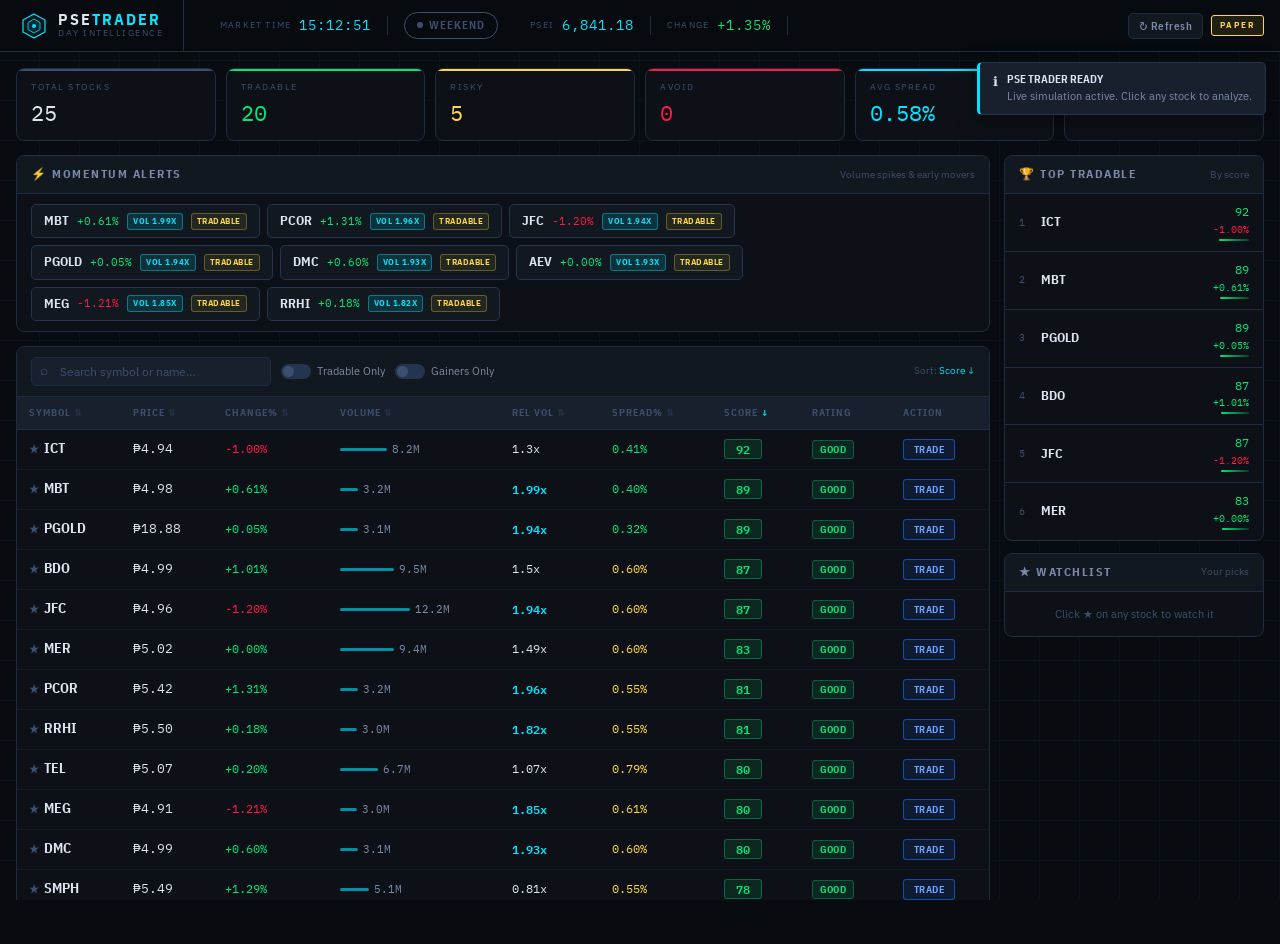
==== commit 72a42306: "Update PSE_screener.html" ====
--- a/PSE_screener.html
+++ b/PSE_screener.html
@@ -1,313 +1,953 @@
 <!DOCTYPE html>
 <html lang="en">
 <head>
-<meta charset="UTF-8">
-<meta name="viewport" content="width=device-width, initial-scale=1.0">
-<title>PSE Stock Screener</title>
-<link href="https://fonts.googleapis.com/css2?family=Bebas+Neue&family=DM+Sans:wght@400;500;600;700&family=JetBrains+Mono:wght@400;700&display=swap" rel="stylesheet">
+<meta charset="UTF-8"/>
+<meta name="viewport" content="width=device-width,initial-scale=1.0"/>
+<title>PSE Day Trading Assistant</title>
+<link rel="preconnect" href="https://fonts.googleapis.com"/>
+<link href="https://fonts.googleapis.com/css2?family=IBM+Plex+Mono:wght@400;500;600&family=IBM+Plex+Sans+Condensed:wght@400;600;700&family=IBM+Plex+Sans:wght@300;400;500&display=swap" rel="stylesheet"/>
 <style>
-:root {
-  --bg: #0a0c10;
-  --surface: #111318;
-  --card: #161a22;
-  --border: #232838;
-  --accent: #f5c518;
-  --green: #00d084;
-  --red: #ff4757;
-  --blue: #4e9af1;
-  --purple: #a855f7;
-  --text: #ffffff;
-  --muted: rgba(255,255,255,0.6);
-  --font-display: 'Bebas Neue', sans-serif;
-  --font-body: 'DM Sans', sans-serif;
-  --font-mono: 'JetBrains Mono', monospace;
-}
-* { margin: 0; padding: 0; box-sizing: border-box; }
-html { scroll-behavior: smooth; }
-body { background: var(--bg); color: var(--text); font-family: var(--font-body); overflow-x: hidden; }
-
-/* HEADER */
-header {
-  background: rgba(10,12,16,0.95);
-  border-bottom: 1px solid var(--border);
-  padding: 1.5rem 2rem;
-  position: sticky; top: 0; z-index: 100;
-  backdrop-filter: blur(12px);
-}
-.header-inner { max-width: 1400px; margin: 0 auto; display: flex; align-items: center; justify-content: space-between; flex-wrap: wrap; gap: 1rem; }
-.logo { font-family: var(--font-display); font-size: 1.8rem; color: var(--accent); letter-spacing: 3px; line-height: 1; }
-.logo span { color: var(--text); }
-.logo-sub { font-family: var(--font-mono); font-size: 0.65rem; color: var(--muted); letter-spacing: 2px; text-transform: uppercase; margin-top: 0.2rem; }
-
-/* SUMMARY PILLS */
-.summary-pills { display: flex; gap: 0.75rem; flex-wrap: wrap; }
-.pill {
-  font-family: var(--font-mono); font-size: 0.75rem; font-weight: 700;
-  padding: 0.4rem 1rem; border-radius: 100px;
-  letter-spacing: 1px; cursor: pointer; transition: all 0.2s;
-  border: 1px solid;
-}
-.pill.buy  { color: var(--green); border-color: rgba(0,208,132,0.4); background: rgba(0,208,132,0.08); }
-.pill.hold { color: var(--accent); border-color: rgba(245,197,24,0.4); background: rgba(245,197,24,0.08); }
-.pill.sell { color: var(--red); border-color: rgba(255,71,87,0.4); background: rgba(255,71,87,0.08); }
-.pill.all  { color: var(--blue); border-color: rgba(78,154,241,0.4); background: rgba(78,154,241,0.08); }
-.pill.active, .pill:hover { transform: scale(1.05); filter: brightness(1.2); }
-
-/* CONTROLS */
-.controls {
-  max-width: 1400px; margin: 1.5rem auto; padding: 0 2rem;
-  display: flex; gap: 1rem; flex-wrap: wrap; align-items: center;
-}
-.search-box {
-  flex: 1; min-width: 220px;
-  background: var(--surface); border: 1px solid var(--border);
-  border-radius: 8px; padding: 0.65rem 1rem;
-  color: var(--text); font-family: var(--font-mono); font-size: 0.82rem;
-  outline: none; transition: border-color 0.2s;
-}
-.search-box:focus { border-color: var(--accent); }
-.search-box::placeholder { color: var(--muted); }
-.sort-btn {
-  font-family: var(--font-mono); font-size: 0.72rem; letter-spacing: 1px; text-transform: uppercase;
-  background: var(--surface); border: 1px solid var(--border);
-  color: var(--muted); padding: 0.65rem 1rem; border-radius: 8px;
-  cursor: pointer; transition: all 0.2s;
-}
-.sort-btn:hover, .sort-btn.active { border-color: var(--accent); color: var(--accent); }
-.results-count { font-family: var(--font-mono); font-size: 0.7rem; color: var(--muted); margin-left: auto; }
-
-/* TABLE */
-.table-wrap { max-width: 1400px; margin: 0 auto; padding: 0 2rem 4rem; overflow-x: auto; }
-table { width: 100%; border-collapse: collapse; }
-thead tr { background: var(--surface); border-bottom: 2px solid var(--border); }
-thead th {
-  font-family: var(--font-mono); font-size: 0.65rem; color: var(--muted);
-  letter-spacing: 1.5px; text-transform: uppercase;
-  padding: 0.85rem 1rem; text-align: left; white-space: nowrap;
-  cursor: pointer; user-select: none;
-}
-thead th:hover { color: var(--accent); }
-thead th.sorted { color: var(--accent); }
-tbody tr {
-  border-bottom: 1px solid rgba(35,40,56,0.6);
-  transition: background 0.15s;
-}
-tbody tr:hover { background: rgba(255,255,255,0.03); }
-tbody td { padding: 0.85rem 1rem; font-size: 0.85rem; white-space: nowrap; }
-
-.sym { font-family: var(--font-display); font-size: 1rem; letter-spacing: 1px; color: var(--text); }
-.name-cell { max-width: 240px; overflow: hidden; text-overflow: ellipsis; color: var(--muted); font-size: 0.8rem; }
-.price-cell { font-family: var(--font-mono); font-weight: 700; }
-.mono { font-family: var(--font-mono); font-size: 0.8rem; }
-
-/* SIGNAL BADGE */
-.badge {
-  font-family: var(--font-mono); font-size: 0.7rem; font-weight: 700;
-  padding: 0.28rem 0.75rem; border-radius: 100px;
-  letter-spacing: 1px; display: inline-block;
-}
-.badge.BUY  { color: var(--green); background: rgba(0,208,132,0.12); border: 1px solid rgba(0,208,132,0.3); }
-.badge.HOLD { color: var(--accent); background: rgba(245,197,24,0.1); border: 1px solid rgba(245,197,24,0.3); }
-.badge.SELL { color: var(--red); background: rgba(255,71,87,0.1); border: 1px solid rgba(255,71,87,0.3); }
-
-/* RANGE BAR */
-.range-bar-bg { width: 90px; height: 6px; background: var(--border); border-radius: 100px; overflow: hidden; position: relative; display: inline-block; vertical-align: middle; }
-.range-bar-fill { height: 100%; border-radius: 100px; position: absolute; left: 0; }
-.range-bar-fill.low  { background: var(--green); }
-.range-bar-fill.mid  { background: var(--accent); }
-.range-bar-fill.high { background: var(--red); }
-
-/* EMPTY STATE */
-.empty { text-align: center; padding: 5rem 2rem; color: var(--muted); font-family: var(--font-mono); font-size: 0.8rem; letter-spacing: 2px; }
-
-/* DISCLAIMER */
-.disclaimer {
-  max-width: 1400px; margin: 0 auto; padding: 0 2rem 2rem;
-  font-family: var(--font-mono); font-size: 0.65rem; color: var(--muted);
-  opacity: 0.4; line-height: 1.7; text-align: center;
-  border-top: 1px solid var(--border); padding-top: 1.5rem;
-}
-
-/* SCROLL TO TOP */
-#scrollTop {
-  position: fixed; bottom: 2rem; right: 2rem;
-  width: 44px; height: 44px; border-radius: 50%;
-  background: var(--surface); border: 1px solid var(--accent);
-  color: var(--accent); display: flex; align-items: center; justify-content: center;
-  cursor: pointer; opacity: 0; pointer-events: none;
-  transform: translateY(10px); transition: opacity 0.3s, transform 0.3s;
-  z-index: 999;
-}
-#scrollTop.show { opacity: 1; pointer-events: all; transform: translateY(0); }
-
-@media (max-width: 768px) {
-  header .logo { font-size: 1.4rem; }
-  .controls { padding: 0 1rem; }
-  .table-wrap { padding: 0 0.5rem 4rem; }
-  tbody td { padding: 0.7rem 0.6rem; }
-  .name-cell { max-width: 120px; }
-}
+*,*::before,*::after{box-sizing:border-box;margin:0;padding:0}
+:root{
+  --bg:#080b10;
+  --bg1:#0d1117;
+  --bg2:#111820;
+  --bg3:#18202e;
+  --bg4:#1e2838;
+  --border:#1e2c42;
+  --border2:#253550;
+  --cyan:#00e5ff;
+  --cyan2:rgba(0,229,255,.12);
+  --green:#00e676;
+  --green2:rgba(0,230,118,.1);
+  --yellow:#ffd740;
+  --yellow2:rgba(255,215,64,.1);
+  --red:#ff1744;
+  --red2:rgba(255,23,68,.1);
+  --amber:#ff9800;
+  --txt:#dde4f0;
+  --txt2:#7a8aaa;
+  --txt3:#3d4f6e;
+  --mono:'IBM Plex Mono',monospace;
+  --cond:'IBM Plex Sans Condensed',sans-serif;
+  --sans:'IBM Plex Sans',sans-serif;
+  --r:5px;
+  --r2:8px;
+}
+html,body{height:100%;overflow-x:hidden}
+body{font-family:var(--sans);background:var(--bg);color:var(--txt);font-size:13px;line-height:1.4}
+body::before{content:'';position:fixed;inset:0;background:repeating-linear-gradient(0deg,transparent,transparent 39px,rgba(30,44,66,.18) 39px,rgba(30,44,66,.18) 40px),repeating-linear-gradient(90deg,transparent,transparent 39px,rgba(30,44,66,.18) 39px,rgba(30,44,66,.18) 40px);pointer-events:none;z-index:0}
+::-webkit-scrollbar{width:4px;height:4px}
+::-webkit-scrollbar-track{background:var(--bg)}
+::-webkit-scrollbar-thumb{background:var(--border2);border-radius:2px}
+
+/* ── HEADER ── */
+.hdr{position:sticky;top:0;z-index:100;background:rgba(8,11,16,.96);backdrop-filter:blur(12px);border-bottom:1px solid var(--border);display:flex;align-items:center;gap:0;height:52px}
+.hdr-logo{display:flex;align-items:center;gap:10px;padding:0 20px;border-right:1px solid var(--border);height:100%}
+.logo-hex{width:28px;height:28px;position:relative;flex-shrink:0}
+.logo-hex svg{animation:hglow 3s ease-in-out infinite}
+@keyframes hglow{0%,100%{filter:drop-shadow(0 0 4px var(--cyan))}50%{filter:drop-shadow(0 0 10px var(--cyan))}}
+.logo-text{display:flex;flex-direction:column;gap:0}
+.logo-main{font-family:var(--cond);font-size:16px;font-weight:700;letter-spacing:2px;line-height:1;color:var(--txt)}
+.logo-main span{color:var(--cyan)}
+.logo-sub{font-size:9px;letter-spacing:1.5px;color:var(--txt3);text-transform:uppercase}
+.hdr-market{display:flex;align-items:center;gap:0;padding:0 0 0 20px;flex:1}
+.hdr-pill{display:flex;align-items:center;gap:8px;padding:0 16px;height:100%;border-right:1px solid var(--border)}
+.pill-label{font-size:9px;letter-spacing:1.2px;text-transform:uppercase;color:var(--txt3);display:block}
+.pill-value{font-family:var(--mono);font-size:14px;color:var(--cyan);letter-spacing:1px}
+.pill-value.pos{color:var(--green)}
+.pill-value.neg{color:var(--red)}
+.mstatus{display:flex;align-items:center;gap:6px;padding:5px 12px;border-radius:20px;border:1px solid;font-family:var(--cond);font-size:11px;font-weight:700;letter-spacing:1px;margin:0 16px}
+.mstatus.open{border-color:var(--green);color:var(--green);background:var(--green2)}
+.mstatus.closed{border-color:var(--txt3);color:var(--txt3)}
+.mstatus.pre{border-color:var(--yellow);color:var(--yellow);background:var(--yellow2)}
+.sdot{width:6px;height:6px;border-radius:50%;background:currentColor;animation:blink 1.4s ease-in-out infinite}
+@keyframes blink{0%,100%{opacity:1}50%{opacity:.15}}
+.hdr-right{display:flex;align-items:center;gap:8px;padding:0 16px;margin-left:auto}
+.hbtn{background:var(--bg2);border:1px solid var(--border);border-radius:var(--r);color:var(--txt2);padding:5px 10px;cursor:pointer;font-family:var(--cond);font-size:11px;font-weight:600;letter-spacing:.5px;transition:all .15s;white-space:nowrap}
+.hbtn:hover{border-color:var(--cyan);color:var(--cyan);background:var(--cyan2)}
+.hbtn.spin-me{animation:spin .7s linear infinite}
+@keyframes spin{to{transform:rotate(360deg)}}
+.session-tag{font-family:var(--cond);font-size:9px;font-weight:700;letter-spacing:2px;padding:3px 8px;border-radius:3px;background:rgba(255,215,64,.1);border:1px solid var(--yellow);color:var(--yellow)}
+
+/* ── MAIN ── */
+.main{position:relative;z-index:1;padding:16px;display:flex;flex-direction:column;gap:14px}
+
+/* ── SUMMARY CARDS ── */
+.sum-row{display:grid;grid-template-columns:repeat(6,1fr);gap:10px}
+.scard{background:var(--bg1);border:1px solid var(--border);border-radius:var(--r2);padding:12px 14px;position:relative;overflow:hidden}
+.scard::after{content:'';position:absolute;top:0;left:0;right:0;height:2px;background:var(--border)}
+.scard.c-total::after{background:var(--txt3)}
+.scard.c-good::after{background:var(--green)}
+.scard.c-risky::after{background:var(--yellow)}
+.scard.c-avoid::after{background:var(--red)}
+.scard.c-spread::after{background:var(--cyan)}
+.scard.c-top::after{background:var(--amber)}
+.scard-label{font-size:9px;letter-spacing:1.5px;text-transform:uppercase;color:var(--txt3);margin-bottom:4px}
+.scard-val{font-family:var(--mono);font-size:22px;color:var(--txt)}
+.scard.c-good .scard-val{color:var(--green)}
+.scard.c-risky .scard-val{color:var(--yellow)}
+.scard.c-avoid .scard-val{color:var(--red)}
+.scard.c-spread .scard-val{color:var(--cyan)}
+.scard.c-top .scard-val{color:var(--amber);font-size:13px;font-family:var(--cond)}
+
+/* ── TWO-COLUMN BELOW SUMMARY ── */
+.body-row{display:grid;grid-template-columns:1fr 260px;gap:14px;align-items:start}
+
+/* ── MOMENTUM ── */
+.section-box{background:var(--bg1);border:1px solid var(--border);border-radius:var(--r2);overflow:hidden}
+.sec-hdr{display:flex;align-items:center;justify-content:space-between;padding:10px 14px;border-bottom:1px solid var(--border);background:var(--bg2)}
+.sec-title{font-family:var(--cond);font-size:12px;font-weight:700;letter-spacing:1.5px;text-transform:uppercase;color:var(--txt2)}
+.sec-sub{font-size:10px;color:var(--txt3)}
+.momentum-wrap{padding:10px 14px;display:flex;flex-wrap:wrap;gap:7px;min-height:50px}
+.mc{background:var(--bg2);border:1px solid var(--border2);border-radius:var(--r);padding:7px 12px;display:flex;align-items:center;gap:8px;cursor:pointer;transition:all .15s;animation:slid .25s ease}
+@keyframes slid{from{opacity:0;transform:translateX(-6px)}to{opacity:1;transform:translateX(0)}}
+.mc:hover{border-color:var(--cyan);transform:translateY(-1px)}
+.mc-sym{font-family:var(--cond);font-weight:700;font-size:13px}
+.mc-chg{font-family:var(--mono);font-size:11px}
+.mc-chg.pos{color:var(--green)}
+.mc-chg.neg{color:var(--red)}
+.mc-badge{font-size:8px;font-weight:700;letter-spacing:.5px;padding:2px 5px;border-radius:3px;text-transform:uppercase}
+.mc-badge.vspike{background:rgba(0,229,255,.12);border:1px solid rgba(0,229,255,.4);color:var(--cyan)}
+.mc-badge.tgainer{background:var(--green2);border:1px solid rgba(0,230,118,.4);color:var(--green)}
+.mc-badge.tradable{background:rgba(255,215,64,.08);border:1px solid rgba(255,215,64,.3);color:var(--yellow)}
+.no-momentum{color:var(--txt3);font-size:12px;padding:8px 0;width:100%}
+
+/* ── TABLE CONTROLS ── */
+.tbl-controls{display:flex;align-items:center;gap:10px;padding:10px 14px;border-bottom:1px solid var(--border);background:var(--bg2);flex-wrap:wrap}
+.search-wrap{position:relative;flex:1;max-width:240px}
+.search-icon{position:absolute;left:9px;top:50%;transform:translateY(-50%);color:var(--txt3);font-size:14px;pointer-events:none}
+.srch{width:100%;background:var(--bg3);border:1px solid var(--border);border-radius:var(--r);padding:6px 10px 6px 28px;color:var(--txt);font-family:var(--sans);font-size:12px;outline:none;transition:border-color .2s}
+.srch:focus{border-color:var(--cyan)}
+.srch::placeholder{color:var(--txt3)}
+.tog-wrap{display:flex;align-items:center;gap:6px;cursor:pointer}
+.tog-wrap input{display:none}
+.tog-track{width:30px;height:15px;background:var(--border2);border-radius:8px;position:relative;transition:background .2s;flex-shrink:0}
+.tog-track::after{content:'';position:absolute;top:2px;left:2px;width:11px;height:11px;background:var(--txt3);border-radius:50%;transition:all .2s}
+.tog-wrap input:checked+.tog-track{background:rgba(0,229,255,.25)}
+.tog-wrap input:checked+.tog-track::after{left:17px;background:var(--cyan)}
+.tog-label{font-size:11px;color:var(--txt2);white-space:nowrap}
+.sort-info{font-size:10px;color:var(--txt3);margin-left:auto}
+.sort-info span{color:var(--cyan)}
+
+/* ── TABLE ── */
+.tbl-wrap{overflow:auto;max-height:calc(100vh - 52px - 14px - 114px - 14px - 90px - 14px - 52px - 20px)}
+table{width:100%;border-collapse:collapse}
+thead tr{background:var(--bg3);border-bottom:1px solid var(--border)}
+th{padding:9px 12px;text-align:left;font-family:var(--cond);font-size:10px;font-weight:700;letter-spacing:1px;text-transform:uppercase;color:var(--txt3);cursor:pointer;white-space:nowrap;user-select:none;transition:color .15s}
+th:hover{color:var(--txt)}
+th .arr{opacity:.35;font-size:9px}
+th .arr.on{opacity:1;color:var(--cyan)}
+tbody tr{border-bottom:1px solid rgba(30,44,66,.4);transition:background .1s}
+tbody tr:hover{background:var(--bg3)}
+tbody tr.row-avoid{opacity:.45}
+tbody tr.row-avoid td{color:var(--txt3) !important}
+td{padding:9px 12px;white-space:nowrap}
+.td-sym{font-family:var(--cond);font-weight:700;font-size:14px;display:flex;align-items:center;gap:5px}
+.wstar{color:var(--txt3);cursor:pointer;font-size:11px;transition:color .15s;line-height:1}
+.wstar:hover,.wstar.on{color:var(--yellow)}
+.td-price{font-family:var(--mono);font-size:13px}
+.td-chg{font-family:var(--mono);font-size:12px}
+.td-chg.pos{color:var(--green)}
+.td-chg.neg{color:var(--red)}
+.td-vol{font-family:var(--mono);font-size:11px;color:var(--txt2)}
+.td-rv{font-family:var(--mono);font-size:12px}
+.td-rv.hi{color:var(--cyan);font-weight:600}
+.td-sp{font-family:var(--mono);font-size:12px}
+.td-sp.tight{color:var(--green)}
+.td-sp.mod{color:var(--yellow)}
+.td-sp.wide{color:var(--red)}
+.vbar-wrap{display:flex;align-items:center;gap:5px}
+.vbar{height:3px;border-radius:2px;background:var(--cyan);opacity:.6;min-width:2px}
+.scbadge{display:inline-flex;align-items:center;justify-content:center;min-width:38px;height:20px;padding:0 4px;border-radius:3px;font-family:var(--mono);font-size:12px;font-weight:600}
+.scbadge.good{background:var(--green2);border:1px solid rgba(0,230,118,.35);color:var(--green)}
+.scbadge.warn{background:var(--yellow2);border:1px solid rgba(255,215,64,.35);color:var(--yellow)}
+.scbadge.avoid{background:var(--red2);border:1px solid rgba(255,23,68,.3);color:var(--red)}
+.rtag{font-family:var(--cond);font-size:10px;font-weight:700;letter-spacing:.5px;padding:2px 7px;border-radius:3px;text-transform:uppercase}
+.rtag.good{background:var(--green2);color:var(--green);border:1px solid rgba(0,230,118,.3)}
+.rtag.warn{background:var(--yellow2);color:var(--yellow);border:1px solid rgba(255,215,64,.3)}
+.rtag.avoid{background:var(--red2);color:var(--red);border:1px solid rgba(255,23,68,.25)}
+.btn-trade{padding:3px 10px;background:rgba(26,111,255,.12);border:1px solid rgba(26,111,255,.6);border-radius:3px;color:#6fa3ff;cursor:pointer;font-family:var(--cond);font-size:10px;font-weight:700;letter-spacing:.5px;text-transform:uppercase;transition:all .15s}
+.btn-trade:hover{background:rgba(26,111,255,.28);color:#fff}
+
+/* ── RIGHT SIDEBAR: TOP TRADABLE ── */
+.right-col{display:flex;flex-direction:column;gap:12px}
+.tt-box{background:var(--bg1);border:1px solid var(--border);border-radius:var(--r2);overflow:hidden}
+.tt-list{display:flex;flex-direction:column;gap:0}
+.tt-item{display:flex;align-items:center;justify-content:space-between;padding:10px 14px;border-bottom:1px solid var(--border);cursor:pointer;transition:all .15s;gap:8px}
+.tt-item:last-child{border-bottom:none}
+.tt-item:hover{background:var(--bg3);padding-left:18px}
+.tt-rank{font-family:var(--mono);font-size:10px;color:var(--txt3);min-width:14px}
+.tt-sym{font-family:var(--cond);font-weight:700;font-size:13px;flex:1}
+.tt-meta{display:flex;flex-direction:column;align-items:flex-end;gap:2px}
+.tt-score{font-family:var(--mono);font-size:12px;color:var(--green)}
+.tt-chg{font-family:var(--mono);font-size:10px}
+.tt-chg.pos{color:var(--green)}
+.tt-chg.neg{color:var(--red)}
+.tt-bar{height:2px;background:linear-gradient(90deg,var(--green),rgba(0,230,118,.2));border-radius:1px;transition:width .3s ease}
+
+/* ── WATCHLIST WIDGET ── */
+.wl-box{background:var(--bg1);border:1px solid var(--border);border-radius:var(--r2);overflow:hidden}
+.wl-list{display:flex;flex-direction:column}
+.wl-item{display:flex;align-items:center;justify-content:space-between;padding:8px 14px;border-bottom:1px solid var(--border);gap:8px}
+.wl-item:last-child{border-bottom:none}
+.wl-sym{font-family:var(--cond);font-weight:700;font-size:12px}
+.wl-price{font-family:var(--mono);font-size:11px;color:var(--txt2)}
+.wl-chg{font-family:var(--mono);font-size:10px}
+.wl-chg.pos{color:var(--green)}
+.wl-chg.neg{color:var(--red)}
+.wl-rm{background:none;border:none;color:var(--txt3);cursor:pointer;font-size:10px;padding:2px 4px;transition:color .15s}
+.wl-rm:hover{color:var(--red)}
+.wl-empty{padding:14px;font-size:11px;color:var(--txt3);text-align:center;line-height:1.5}
+
+/* ── MODAL ── */
+.modal-bg{position:fixed;inset:0;background:rgba(5,8,14,.88);backdrop-filter:blur(6px);z-index:200;display:none;align-items:center;justify-content:center;padding:20px}
+.modal-bg.open{display:flex}
+.modal{background:var(--bg1);border:1px solid var(--border2);border-radius:10px;width:100%;max-width:780px;max-height:90vh;overflow-y:auto;box-shadow:0 24px 80px rgba(0,0,0,.7),0 0 0 1px rgba(0,229,255,.08);animation:mopen .2s ease}
+@keyframes mopen{from{opacity:0;transform:scale(.97) translateY(8px)}to{opacity:1;transform:scale(1) translateY(0)}}
+.modal-hdr{display:flex;align-items:center;justify-content:space-between;padding:14px 20px;border-bottom:1px solid var(--border);background:var(--bg2)}
+.mh-left{display:flex;align-items:baseline;gap:8px}
+.m-sym{font-family:var(--cond);font-size:22px;font-weight:700}
+.m-name{font-size:12px;color:var(--txt2)}
+.mh-right{display:flex;align-items:center;gap:10px}
+.m-close{background:none;border:1px solid var(--border);border-radius:var(--r);color:var(--txt2);width:28px;height:28px;cursor:pointer;font-size:12px;transition:all .15s;display:flex;align-items:center;justify-content:center}
+.m-close:hover{border-color:var(--red);color:var(--red)}
+.modal-body{display:grid;grid-template-columns:1fr 1fr;gap:0;padding:0}
+.modal-left,.modal-right{padding:18px 20px}
+.modal-left{border-right:1px solid var(--border)}
+.m-sec{font-family:var(--cond);font-size:9px;font-weight:700;letter-spacing:2px;text-transform:uppercase;color:var(--txt3);margin-bottom:12px}
+.inp-grp{display:flex;flex-direction:column;gap:3px;margin-bottom:10px}
+.inp-grp label{font-size:9px;letter-spacing:.8px;text-transform:uppercase;color:var(--txt3)}
+.minp{background:var(--bg3);border:1px solid var(--border);border-radius:var(--r);padding:8px 10px;color:var(--txt);font-family:var(--mono);font-size:13px;outline:none;transition:border-color .2s;width:100%}
+.minp:focus{border-color:var(--cyan)}
+.ba-row{display:grid;grid-template-columns:1fr 1fr;gap:8px}
+.out-grid{display:grid;grid-template-columns:1fr 1fr;gap:8px;margin-bottom:12px}
+.out-item{background:var(--bg2);border:1px solid var(--border);border-radius:var(--r);padding:8px 10px}
+.out-item.hl{background:var(--bg3);border-color:var(--border2)}
+.out-label{font-size:9px;letter-spacing:.8px;text-transform:uppercase;color:var(--txt3);margin-bottom:3px}
+.out-val{font-family:var(--mono);font-size:13px}
+.out-val.lg{font-size:17px}
+.out-val.pos{color:var(--green)}
+.out-val.neg{color:var(--red)}
+.tq-box{background:var(--bg2);border:1px solid var(--border);border-radius:var(--r);padding:12px}
+.tq-hdr{font-size:9px;letter-spacing:1.5px;text-transform:uppercase;color:var(--txt3);margin-bottom:8px}
+.tq-track{background:var(--bg);border-radius:3px;height:7px;overflow:hidden;margin-bottom:7px}
+.tq-fill{height:100%;border-radius:3px;transition:width .4s ease,background .3s}
+.tq-verdict{font-family:var(--cond);font-size:13px;font-weight:700;margin-bottom:5px}
+.tq-reasons{font-size:11px;color:var(--txt2);line-height:1.7}
+.btn-log{width:100%;margin-top:12px;padding:9px;background:rgba(26,111,255,.15);border:1px solid rgba(26,111,255,.6);border-radius:var(--r);color:#7ab3ff;cursor:pointer;font-family:var(--cond);font-size:12px;font-weight:700;letter-spacing:1px;text-transform:uppercase;transition:all .2s}
+.btn-log:hover{background:rgba(26,111,255,.35);color:#fff}
+
+/* ── NOTIFICATIONS ── */
+#notifs{position:fixed;top:62px;right:14px;z-index:500;display:flex;flex-direction:column;gap:6px;pointer-events:none}
+.notif{background:var(--bg3);border:1px solid var(--border2);border-radius:var(--r);padding:9px 13px;min-width:220px;max-width:300px;display:flex;gap:9px;box-shadow:0 4px 20px rgba(0,0,0,.5);animation:nin .25s ease;pointer-events:auto}
+@keyframes nin{from{opacity:0;transform:translateX(18px)}to{opacity:1;transform:translateX(0)}}
+@keyframes nout{from{opacity:1}to{opacity:0;transform:translateX(18px)}}
+.notif.out{animation:nout .25s ease forwards}
+.notif.success{border-left:3px solid var(--green)}
+.notif.info{border-left:3px solid var(--cyan)}
+.notif.warn{border-left:3px solid var(--yellow)}
+.notif.error{border-left:3px solid var(--red)}
+.notif-ico{font-size:13px;flex-shrink:0;margin-top:1px}
+.notif-t{font-family:var(--cond);font-size:11px;font-weight:700;text-transform:uppercase;margin-bottom:2px;color:var(--txt)}
+.notif-m{font-size:11px;color:var(--txt2)}
+
+/* empty state */
+.empty-row td{text-align:center;padding:30px;color:var(--txt3);font-size:12px}
 </style>
 </head>
 <body>
 
-<header>
-  <div class="header-inner">
-    <div>
-      <div class="logo">PSE <span>SCREENER</span></div>
-      <div class="logo-sub">Philippine Stock Exchange · 52-Week Signal Tool</div>
+<!-- NOTIFICATIONS -->
+<div id="notifs"></div>
+
+<!-- HEADER -->
+<header class="hdr">
+  <div class="hdr-logo">
+    <div class="logo-hex">
+      <svg viewBox="0 0 28 28" fill="none" xmlns="http://www.w3.org/2000/svg">
+        <path d="M14 2L25 8V20L14 26L3 20V8L14 2Z" stroke="#00e5ff" stroke-width="1.2" fill="rgba(0,229,255,0.06)"/>
+        <path d="M14 7L20 10.5V17.5L14 21L8 17.5V10.5L14 7Z" stroke="#00e5ff" stroke-width=".8" fill="rgba(0,229,255,0.1)"/>
+        <circle cx="14" cy="14" r="2" fill="#00e5ff"/>
+      </svg>
     </div>
-    <div class="summary-pills">
-      <div class="pill all active" onclick="filterSignal('ALL')">ALL <span id="cnt-all"></span></div>
-      <div class="pill buy" onclick="filterSignal('BUY')">🟢 BUY <span id="cnt-buy"></span></div>
-      <div class="pill hold" onclick="filterSignal('HOLD')">🟡 HOLD <span id="cnt-hold"></span></div>
-      <div class="pill sell" onclick="filterSignal('SELL')">🔴 SELL <span id="cnt-sell"></span></div>
+    <div class="logo-text">
+      <span class="logo-main">PSE<span>TRADER</span></span>
+      <span class="logo-sub">Day Intelligence</span>
     </div>
   </div>
+  <div class="hdr-market">
+    <div class="hdr-pill">
+      <span class="pill-label">Market Time</span>
+      <span class="pill-value" id="clock">--:--:--</span>
+    </div>
+    <div id="mstatus" class="mstatus closed"><span class="sdot"></span><span id="mstatus-txt">CLOSED</span></div>
+    <div class="hdr-pill">
+      <span class="pill-label">PSEi</span>
+      <span class="pill-value" id="psei-val">6,842.30</span>
+    </div>
+    <div class="hdr-pill">
+      <span class="pill-label">Change</span>
+      <span class="pill-value pos" id="psei-chg">+0.42%</span>
+    </div>
+  </div>
+  <div class="hdr-right">
+    <button class="hbtn" id="btn-refresh">↻ Refresh</button>
+    <span class="session-tag">PAPER</span>
+  </div>
 </header>
 
-<div class="controls">
-  <input class="search-box" id="searchInput" placeholder="Search symbol or company name..." oninput="renderTable()" />
-  <button class="sort-btn" onclick="sortBy('pct_from_low')">↑ Nearest Low</button>
-  <button class="sort-btn" onclick="sortBy('pct_from_high')">↓ Nearest High</button>
-  <button class="sort-btn" onclick="sortBy('price')">₱ Price</button>
-  <button class="sort-btn" onclick="sortBy('symbol')">A–Z</button>
-  <div class="results-count" id="resultsCount"></div>
+<!-- MAIN -->
+<div class="main">
+
+  <!-- SUMMARY CARDS -->
+  <div class="sum-row">
+    <div class="scard c-total"><div class="scard-label">Total Stocks</div><div class="scard-val" id="sc-total">--</div></div>
+    <div class="scard c-good"><div class="scard-label">Tradable</div><div class="scard-val" id="sc-good">--</div></div>
+    <div class="scard c-risky"><div class="scard-label">Risky</div><div class="scard-val" id="sc-risky">--</div></div>
+    <div class="scard c-avoid"><div class="scard-label">Avoid</div><div class="scard-val" id="sc-avoid">--</div></div>
+    <div class="scard c-spread"><div class="scard-label">Avg Spread</div><div class="scard-val" id="sc-spread">--%</div></div>
+    <div class="scard c-top"><div class="scard-label">🏆 Top Pick</div><div class="scard-val" id="sc-toppick">--</div></div>
+  </div>
+
+  <!-- BODY ROW: TABLE + RIGHT COL -->
+  <div class="body-row">
+
+    <!-- LEFT: MOMENTUM + TABLE -->
+    <div style="display:flex;flex-direction:column;gap:14px;min-width:0">
+
+      <!-- MOMENTUM -->
+      <div class="section-box">
+        <div class="sec-hdr">
+          <span class="sec-title">⚡ Momentum Alerts</span>
+          <span class="sec-sub">Volume spikes &amp; early movers</span>
+        </div>
+        <div class="momentum-wrap" id="momentum"></div>
+      </div>
+
+      <!-- TABLE -->
+      <div class="section-box">
+        <!-- Controls -->
+        <div class="tbl-controls">
+          <div class="search-wrap">
+            <span class="search-icon">⌕</span>
+            <input type="text" class="srch" id="srch" placeholder="Search symbol or name…"/>
+          </div>
+          <label class="tog-wrap">
+            <input type="checkbox" id="tog-tradable"/>
+            <span class="tog-track"></span>
+            <span class="tog-label">Tradable Only</span>
+          </label>
+          <label class="tog-wrap">
+            <input type="checkbox" id="tog-gainers"/>
+            <span class="tog-track"></span>
+            <span class="tog-label">Gainers Only</span>
+          </label>
+          <span class="sort-info" id="sort-info">Sort: <span id="sort-lbl">Score ↓</span></span>
+        </div>
+        <!-- Table -->
+        <div class="tbl-wrap">
+          <table id="tbl">
+            <thead>
+              <tr>
+                <th data-sort="symbol">Symbol <span class="arr">⇅</span></th>
+                <th data-sort="lastPrice">Price <span class="arr">⇅</span></th>
+                <th data-sort="change">Change% <span class="arr">⇅</span></th>
+                <th data-sort="volume">Volume <span class="arr">⇅</span></th>
+                <th data-sort="relVolume">Rel Vol <span class="arr">⇅</span></th>
+                <th data-sort="spread">Spread% <span class="arr">⇅</span></th>
+                <th data-sort="liquidityScore">Score <span class="arr on">↓</span></th>
+                <th>Rating</th>
+                <th>Action</th>
+              </tr>
+            </thead>
+            <tbody id="tbody"></tbody>
+          </table>
+        </div>
+      </div>
+    </div>
+
+    <!-- RIGHT COL -->
+    <div class="right-col">
+
+      <!-- TOP TRADABLE -->
+      <div class="tt-box section-box">
+        <div class="sec-hdr"><span class="sec-title">🏆 Top Tradable</span><span class="sec-sub">By score</span></div>
+        <div class="tt-list" id="tt-list"></div>
+      </div>
+
+      <!-- WATCHLIST -->
+      <div class="wl-box section-box">
+        <div class="sec-hdr"><span class="sec-title">★ Watchlist</span><span class="sec-sub">Your picks</span></div>
+        <div class="wl-list" id="wl-list"></div>
+        <div class="wl-empty" id="wl-empty" style="display:none">Click ★ on any stock to watch it</div>
+      </div>
+    </div>
+
+  </div>
 </div>
 
-<div class="table-wrap">
-  <table id="mainTable">
-    <thead>
-      <tr>
-        <th onclick="sortBy('symbol')">Symbol</th>
-        <th onclick="sortBy('name')">Company</th>
-        <th onclick="sortBy('signal')">Signal</th>
-        <th onclick="sortBy('price')">Price (₱)</th>
-        <th onclick="sortBy('low52')">52W Low</th>
-        <th onclick="sortBy('high52')">52W High</th>
-        <th onclick="sortBy('pct_from_low')">% from Low</th>
-        <th onclick="sortBy('pct_from_high')">% from High</th>
-        <th onclick="sortBy('range_pct')">Range Position</th>
-      </tr>
-    </thead>
-    <tbody id="tableBody"></tbody>
-  </table>
-  <div class="empty" id="emptyState" style="display:none">NO MATCHING STOCKS FOUND</div>
+<!-- TRADE MODAL -->
+<div class="modal-bg" id="modal-bg">
+  <div class="modal">
+    <div class="modal-hdr">
+      <div class="mh-left">
+        <span class="m-sym" id="m-sym"></span>
+        <span class="m-name" id="m-name"></span>
+      </div>
+      <div class="mh-right">
+        <span class="scbadge good" id="m-score-badge"></span>
+        <button class="m-close" id="m-close">✕</button>
+      </div>
+    </div>
+    <div class="modal-body">
+      <!-- LEFT: inputs -->
+      <div class="modal-left">
+        <div class="m-sec">Trade Parameters</div>
+        <div class="inp-grp"><label>Entry Price (₱)</label><input type="number" class="minp" id="m-entry" step="0.01"/></div>
+        <div class="inp-grp"><label>Exit Price (₱)</label><input type="number" class="minp" id="m-exit" step="0.01"/></div>
+        <div class="inp-grp"><label>Position Size (Shares)</label><input type="number" class="minp" id="m-size" value="1000"/></div>
+        <div class="ba-row">
+          <div class="inp-grp"><label>Bid (₱)</label><input type="number" class="minp" id="m-bid" step="0.01"/></div>
+          <div class="inp-grp"><label>Ask (₱)</label><input type="number" class="minp" id="m-ask" step="0.01"/></div>
+        </div>
+        <!-- Stock snapshot -->
+        <div style="margin-top:14px;padding:10px;background:var(--bg2);border:1px solid var(--border);border-radius:var(--r)">
+          <div class="m-sec" style="margin-bottom:8px">Stock Snapshot</div>
+          <div style="display:grid;grid-template-columns:1fr 1fr;gap:6px">
+            <div><div style="font-size:9px;color:var(--txt3);text-transform:uppercase;letter-spacing:.8px">Volume</div><div style="font-family:var(--mono);font-size:12px" id="snap-vol">--</div></div>
+            <div><div style="font-size:9px;color:var(--txt3);text-transform:uppercase;letter-spacing:.8px">Rel Vol</div><div style="font-family:var(--mono);font-size:12px" id="snap-rv">--</div></div>
+            <div><div style="font-size:9px;color:var(--txt3);text-transform:uppercase;letter-spacing:.8px">Spread</div><div style="font-family:var(--mono);font-size:12px" id="snap-sp">--</div></div>
+            <div><div style="font-size:9px;color:var(--txt3);text-transform:uppercase;letter-spacing:.8px">Sector</div><div style="font-family:var(--cond);font-size:11px;color:var(--txt2)" id="snap-sec">--</div></div>
+          </div>
+        </div>
+      </div>
+      <!-- RIGHT: outputs -->
+      <div class="modal-right">
+        <div class="m-sec">Trade Analysis</div>
+        <div class="out-grid">
+          <div class="out-item"><div class="out-label">Gross P&amp;L</div><div class="out-val" id="o-gross">₱0.00</div></div>
+          <div class="out-item"><div class="out-label">Spread Cost</div><div class="out-val neg" id="o-spread">₱0.00</div></div>
+          <div class="out-item"><div class="out-label">PSE Fees</div><div class="out-val neg" id="o-fees">₱0.00</div></div>
+          <div class="out-item"><div class="out-label">Slippage</div><div class="out-val neg" id="o-slip">₱0.00</div></div>
+          <div class="out-item hl"><div class="out-label">Net P&amp;L</div><div class="out-val lg" id="o-net">₱0.00</div></div>
+          <div class="out-item hl"><div class="out-label">Return %</div><div class="out-val lg" id="o-ret">0.000%</div></div>
+        </div>
+        <!-- Trade Quality -->
+        <div class="tq-box">
+          <div class="tq-hdr">Trade Quality Index</div>
+          <div class="tq-track"><div class="tq-fill" id="tq-fill" style="width:0%;background:var(--txt3)"></div></div>
+          <div class="tq-verdict" id="tq-verdict">—</div>
+          <div class="tq-reasons" id="tq-reasons"></div>
+        </div>
+        <button class="btn-log" id="btn-log">+ Log This Trade</button>
+      </div>
+    </div>
+  </div>
 </div>
 
-<div class="disclaimer">
-  DATA SOURCE: pesobility.com/stock · 52-WEEK HIGH/LOW SCREENER · FOR EDUCATIONAL PURPOSES ONLY<br>
-  SIGNALS ARE BASED ON PROXIMITY TO 52-WEEK HIGHS AND LOWS (±10% THRESHOLD). NOT FINANCIAL ADVICE.<br>
-  BUY = PRICE WITHIN 10% OF 52W LOW · SELL = PRICE WITHIN 10% OF 52W HIGH · ALWAYS DO YOUR OWN RESEARCH.
-</div>
-
-<button id="scrollTop" onclick="window.scrollTo({top:0,behavior:'smooth'})">
-  <svg width="18" height="18" viewBox="0 0 24 24" fill="none" stroke="currentColor" stroke-width="2.5" stroke-linecap="round" stroke-linejoin="round"><polyline points="18 15 12 9 6 15"/></svg>
-</button>
-
 <script>
-const RAW = [{"symbol": "DFNN", "name": "DFNN, Inc.", "price": 0.99, "low52": 0.97, "high52": 3.3, "pct_to_low": 0.9797979797979798, "pct_to_high": 0.7, "average": 0.8398989898989899, "signal": "BUY", "pct_from_low": 2.06, "pct_from_high": 70.0, "range_pct": 0.9}, {"symbol": "LOTO", "name": "Pacific Online Systems Corporation", "price": 1.95, "low52": 1.95, "high52": 5.15, "pct_to_low": 1.0, "pct_to_high": 0.6213592233009709, "average": 0.8106796116504855, "signal": "BUY", "pct_from_low": 0.0, "pct_from_high": 62.14, "range_pct": 0.0}, {"symbol": "I", "name": "I-Remit, Inc.", "price": 0.199, "low52": 0.199, "high52": 0.47, "pct_to_low": 1.0, "pct_to_high": 0.576595744680851, "average": 0.7882978723404255, "signal": "BUY", "pct_from_low": 0.0, "pct_from_high": 57.66, "range_pct": 0.0}, {"symbol": "TECH", "name": "Cirtek Holdings Philippines Corporation", "price": 0.63, "low52": 0.61, "high52": 1.6, "pct_to_low": 0.9682539682539683, "pct_to_high": 0.60625, "average": 0.787251984126984, "signal": "BUY", "pct_from_low": 3.28, "pct_from_high": 60.63, "range_pct": 2.0}, {"symbol": "ACEN", "name": "AC Energy Corporation", "price": 2.2, "low52": 2.13, "high52": 5.5, "pct_to_low": 0.968181818181818, "pct_to_high": 0.6, "average": 0.784090909090909, "signal": "BUY", "pct_from_low": 3.29, "pct_from_high": 60.0, "range_pct": 2.1}, {"symbol": "DITO", "name": "DITO CME Holdings Corp.", "price": 1.0, "low52": 0.97, "high52": 2.33, "pct_to_low": 0.97, "pct_to_high": 0.5708154506437768, "average": 0.7704077253218884, "signal": "BUY", "pct_from_low": 3.09, "pct_from_high": 57.08, "range_pct": 2.2}, {"symbol": "IPM", "name": "IPM Holdings, Inc.", "price": 1.45, "low52": 1.41, "high52": 3.1, "pct_to_low": 0.9724137931034482, "pct_to_high": 0.532258064516129, "average": 0.7523359288097886, "signal": "BUY", "pct_from_low": 2.84, "pct_from_high": 53.23, "range_pct": 2.4}, {"symbol": "LSC", "name": "Lorenzo Shipping Corporation", "price": 0.485, "low52": 0.455, "high52": 1.06, "pct_to_low": 0.9381443298969073, "pct_to_high": 0.5424528301886793, "average": 0.7402985800427933, "signal": "BUY", "pct_from_low": 6.59, "pct_from_high": 54.25, "range_pct": 5.0}, {"symbol": "HOME", "name": "AllHome Corp.", "price": 0.36, "low52": 0.33, "high52": 0.79, "pct_to_low": 0.9166666666666667, "pct_to_high": 0.5443037974683544, "average": 0.7304852320675106, "signal": "BUY", "pct_from_low": 9.09, "pct_from_high": 54.43, "range_pct": 6.5}, {"symbol": "PNX4", "name": "Phoenix Petroleum - Perpetual Pref. 4", "price": 177.9, "low52": 150.0, "high52": 460.0, "pct_to_low": 0.8431703204047217, "pct_to_high": 0.6132608695652173, "average": 0.7282155949849696, "signal": "HOLD", "pct_from_low": 18.6, "pct_from_high": 61.33, "range_pct": 9.0}, {"symbol": "PRIM", "name": "Prime Media Holdings, Inc.", "price": 1.4, "low52": 1.31, "high52": 2.85, "pct_to_low": 0.9357142857142858, "pct_to_high": 0.5087719298245614, "average": 0.7222431077694236, "signal": "BUY", "pct_from_low": 6.87, "pct_from_high": 50.88, "range_pct": 5.8}, {"symbol": "MHC", "name": "Mabuhay Holdings Corporation", "price": 0.116, "low52": 0.113, "high52": 0.215, "pct_to_low": 0.9741379310344828, "pct_to_high": 0.4604651162790697, "average": 0.7173015236567762, "signal": "BUY", "pct_from_low": 2.65, "pct_from_high": 46.05, "range_pct": 2.9}, {"symbol": "ABS", "name": "ABS-CBN Corporation", "price": 3.98, "low52": 3.82, "high52": 7.46, "pct_to_low": 0.9597989949748743, "pct_to_high": 0.46648793565683644, "average": 0.7131434653158554, "signal": "BUY", "pct_from_low": 4.19, "pct_from_high": 46.65, "range_pct": 4.4}, {"symbol": "SEVN", "name": "Philippine Seven Corporation", "price": 44.6, "low52": 43.0, "high52": 80.0, "pct_to_low": 0.9641255605381166, "pct_to_high": 0.4425, "average": 0.7033127802690583, "signal": "BUY", "pct_from_low": 3.72, "pct_from_high": 44.25, "range_pct": 4.3}, {"symbol": "APO", "name": "Anglo-Philippine Holdings Corporation", "price": 0.38, "low52": 0.33, "high52": 0.82, "pct_to_low": 0.868421052631579, "pct_to_high": 0.5365853658536586, "average": 0.7025032092426188, "signal": "HOLD", "pct_from_low": 15.15, "pct_from_high": 53.66, "range_pct": 10.2}, {"symbol": "MAH", "name": "Metro Alliance Hold'gs and Eqts. ''A''", "price": 0.42, "low52": 0.35, "high52": 0.97, "pct_to_low": 0.8333333333333333, "pct_to_high": 0.5670103092783505, "average": 0.7001718213058419, "signal": "HOLD", "pct_from_low": 20.0, "pct_from_high": 56.7, "range_pct": 11.3}, {"symbol": "BHI", "name": "Boulevard Holdings, Inc.", "price": 0.044, "low52": 0.035, "high52": 0.107, "pct_to_low": 0.7954545454545455, "pct_to_high": 0.5887850467289719, "average": 0.6921197960917587, "signal": "HOLD", "pct_from_low": 25.71, "pct_from_high": 58.88, "range_pct": 12.5}, {"symbol": "ABSP", "name": "ABS-CBN Holdings Corporation ''PDR''", "price": 3.55, "low52": 3.2, "high52": 6.75, "pct_to_low": 0.9014084507042255, "pct_to_high": 0.4740740740740741, "average": 0.6877412623891498, "signal": "HOLD", "pct_from_low": 10.94, "pct_from_high": 47.41, "range_pct": 9.9}, {"symbol": "BLOOM", "name": "Bloomberry Resorts Corporation", "price": 3.41, "low52": 2.6, "high52": 8.77, "pct_to_low": 0.7624633431085044, "pct_to_high": 0.6111744583808438, "average": 0.6868189007446741, "signal": "HOLD", "pct_from_low": 31.15, "pct_from_high": 61.12, "range_pct": 13.1}, {"symbol": "PXP", "name": "PXP Energy Corporation", "price": 2.13, "low52": 1.99, "high52": 3.65, "pct_to_low": 0.9342723004694836, "pct_to_high": 0.4164383561643836, "average": 0.6753553283169336, "signal": "BUY", "pct_from_low": 7.04, "pct_from_high": 41.64, "range_pct": 8.4}, {"symbol": "CHP", "name": "Cemex Holdings Philippines, Inc.", "price": 1.17, "low52": 1.1, "high52": 1.98, "pct_to_low": 0.9401709401709403, "pct_to_high": 0.40909090909090917, "average": 0.6746309246309248, "signal": "BUY", "pct_from_low": 6.36, "pct_from_high": 40.91, "range_pct": 8.0}, {"symbol": "GLO", "name": "Globe Telecom, Inc.", "price": 1530.0, "low52": 1478.0, "high52": 2472.0, "pct_to_low": 0.9660130718954248, "pct_to_high": 0.3810679611650486, "average": 0.6735405165302367, "signal": "BUY", "pct_from_low": 3.52, "pct_from_high": 38.11, "range_pct": 5.2}, {"symbol": "BEL", "name": "Belle Corporation", "price": 1.35, "low52": 1.3, "high52": 2.18, "pct_to_low": 0.9629629629629629, "pct_to_high": 0.3807339449541285, "average": 0.6718484539585456, "signal": "BUY", "pct_from_low": 3.85, "pct_from_high": 38.07, "range_pct": 5.7}, {"symbol": "MAC", "name": "Macroasia Corporation", "price": 4.1, "low52": 3.55, "high52": 7.81, "pct_to_low": 0.8658536585365854, "pct_to_high": 0.4750320102432779, "average": 0.6704428343899316, "signal": "HOLD", "pct_from_low": 15.49, "pct_from_high": 47.5, "range_pct": 12.9}, {"symbol": "VLL", "name": "Vista Land and Lifescapes, Inc.", "price": 1.19, "low52": 1.16, "high52": 1.85, "pct_to_low": 0.9747899159663865, "pct_to_high": 0.3567567567567568, "average": 0.6657733363615717, "signal": "BUY", "pct_from_low": 2.59, "pct_from_high": 35.68, "range_pct": 4.3}, {"symbol": "SMC", "name": "San Miguel Corporation", "price": 58.05, "low52": 54.25, "high52": 96.0, "pct_to_low": 0.9345391903531439, "pct_to_high": 0.39531250000000007, "average": 0.664925845176572, "signal": "BUY", "pct_from_low": 7.0, "pct_from_high": 39.53, "range_pct": 9.1}, {"symbol": "EG", "name": "IP E-Game Ventures Inc.", "price": 0.0094, "low52": 0.0086, "high52": 0.016, "pct_to_low": 0.9148936170212766, "pct_to_high": 0.4125, "average": 0.6636968085106383, "signal": "BUY", "pct_from_low": 9.3, "pct_from_high": 41.25, "range_pct": 10.8}, {"symbol": "ARA", "name": "Araneta Properties, Inc.", "price": 0.5, "low52": 0.46, "high52": 0.83, "pct_to_low": 0.92, "pct_to_high": 0.3975903614457831, "average": 0.6587951807228916, "signal": "BUY", "pct_from_low": 8.7, "pct_from_high": 39.76, "range_pct": 10.8}, {"symbol": "GREEN", "name": "Greenergy Holdings, Inc.", "price": 0.13, "low52": 0.118, "high52": 0.218, "pct_to_low": 0.9076923076923076, "pct_to_high": 0.4036697247706422, "average": 0.6556810162314749, "signal": "HOLD", "pct_from_low": 10.17, "pct_from_high": 40.37, "range_pct": 12.0}, {"symbol": "UBP", "name": "Union Bank of the Philippines", "price": 30.1, "low52": 30.0, "high52": 43.8, "pct_to_low": 0.9966777408637874, "pct_to_high": 0.31278538812785384, "average": 0.6547315644958206, "signal": "BUY", "pct_from_low": 0.33, "pct_from_high": 31.28, "range_pct": 0.7}, {"symbol": "SSI", "name": "SSI Group, Inc.", "price": 2.59, "low52": 2.57, "high52": 3.78, "pct_to_low": 0.9922779922779923, "pct_to_high": 0.31481481481481477, "average": 0.6535464035464036, "signal": "BUY", "pct_from_low": 0.78, "pct_from_high": 31.48, "range_pct": 1.7}, {"symbol": "AXLM", "name": "Axelum Resources Corp.", "price": 1.75, "low52": 1.68, "high52": 2.64, "pct_to_low": 0.96, "pct_to_high": 0.33712121212121215, "average": 0.6485606060606061, "signal": "BUY", "pct_from_low": 4.17, "pct_from_high": 33.71, "range_pct": 7.3}, {"symbol": "STR", "name": "Vistamalls, Inc.", "price": 1.37, "low52": 1.35, "high52": 1.99, "pct_to_low": 0.9854014598540146, "pct_to_high": 0.3115577889447235, "average": 0.6484796243993691, "signal": "BUY", "pct_from_low": 1.48, "pct_from_high": 31.16, "range_pct": 3.1}, {"symbol": "ALLHC", "name": "AyalaLand Logistics Holdings Corp.", "price": 1.41, "low52": 1.33, "high52": 2.18, "pct_to_low": 0.9432624113475179, "pct_to_high": 0.35321100917431203, "average": 0.648236710260915, "signal": "BUY", "pct_from_low": 6.02, "pct_from_high": 35.32, "range_pct": 9.4}, {"symbol": "PA", "name": "Pacifica Holdings, Inc.", "price": 1.02, "low52": 0.93, "high52": 1.65, "pct_to_low": 0.9117647058823529, "pct_to_high": 0.3818181818181817, "average": 0.6467914438502673, "signal": "BUY", "pct_from_low": 9.68, "pct_from_high": 38.18, "range_pct": 12.5}, {"symbol": "PNX", "name": "Phoenix Petroleum Philippines, Inc.", "price": 4.17, "low52": 3.42, "high52": 7.9, "pct_to_low": 0.8201438848920863, "pct_to_high": 0.4721518987341773, "average": 0.6461478918131318, "signal": "HOLD", "pct_from_low": 21.93, "pct_from_high": 47.22, "range_pct": 16.7}, {"symbol": "AB", "name": "Atok-Big Wedge Company, Inc.", "price": 4.05, "low52": 3.5, "high52": 6.99, "pct_to_low": 0.8641975308641976, "pct_to_high": 0.4206008583690988, "average": 0.6423991946166482, "signal": "HOLD", "pct_from_low": 15.71, "pct_from_high": 42.06, "range_pct": 15.8}, {"symbol": "BKR", "name": "Bright Kindle Res. and Investments, Inc.", "price": 0.79, "low52": 0.6, "high52": 1.66, "pct_to_low": 0.7594936708860759, "pct_to_high": 0.5240963855421686, "average": 0.6417950282141223, "signal": "HOLD", "pct_from_low": 31.67, "pct_from_high": 52.41, "range_pct": 17.9}, {"symbol": "C", "name": "Chelsea Logistics and Infra Hdgs Corp.", "price": 1.02, "low52": 0.99, "high52": 1.48, "pct_to_low": 0.9705882352941176, "pct_to_high": 0.31081081081081074, "average": 0.6406995230524641, "signal": "BUY", "pct_from_low": 3.03, "pct_from_high": 31.08, "range_pct": 6.1}, {"symbol": "CA", "name": "Concrete Aggregates Corp. ''A''", "price": 40.2, "low52": 36.05, "high52": 65.0, "pct_to_low": 0.8967661691542287, "pct_to_high": 0.3815384615384615, "average": 0.6391523153463451, "signal": "HOLD", "pct_from_low": 11.51, "pct_from_high": 38.15, "range_pct": 14.3}, {"symbol": "COL", "name": "COL Financial Group, Inc.", "price": 1.49, "low52": 1.43, "high52": 2.18, "pct_to_low": 0.959731543624161, "pct_to_high": 0.31651376146789, "average": 0.6381226525460255, "signal": "BUY", "pct_from_low": 4.2, "pct_from_high": 31.65, "range_pct": 8.0}, {"symbol": "AC", "name": "Ayala Corporation", "price": 519.0, "low52": 506.5, "high52": 740.0, "pct_to_low": 0.9759152215799615, "pct_to_high": 0.2986486486486486, "average": 0.6372819351143051, "signal": "BUY", "pct_from_low": 2.47, "pct_from_high": 29.86, "range_pct": 5.4}, {"symbol": "PHR", "name": "PH Resorts Group Holdings, Inc.", "price": 0.185, "low52": 0.09, "high52": 0.87, "pct_to_low": 0.48648648648648646, "pct_to_high": 0.7873563218390804, "average": 0.6369214041627834, "signal": "HOLD", "pct_from_low": 105.56, "pct_from_high": 78.74, "range_pct": 12.2}, {"symbol": "PTC", "name": "Philippine Trust Company", "price": 92.0, "low52": 85.4, "high52": 140.0, "pct_to_low": 0.9282608695652175, "pct_to_high": 0.34285714285714286, "average": 0.6355590062111802, "signal": "BUY", "pct_from_low": 7.73, "pct_from_high": 34.29, "range_pct": 12.1}, {"symbol": "NI", "name": "NiHAO Minerals Resources Int'l, Inc.", "price": 0.315, "low52": 0.229, "high52": 0.69, "pct_to_low": 0.726984126984127, "pct_to_high": 0.5434782608695652, "average": 0.635231193926846, "signal": "HOLD", "pct_from_low": 37.55, "pct_from_high": 54.35, "range_pct": 18.7}, {"symbol": "TUGS", "name": "Harbor Star Shipping Services, Inc.", "price": 0.57, "low52": 0.55, "high52": 0.82, "pct_to_low": 0.9649122807017545, "pct_to_high": 0.30487804878048785, "average": 0.6348951647411212, "signal": "BUY", "pct_from_low": 3.64, "pct_from_high": 30.49, "range_pct": 7.4}, {"symbol": "CNVRG", "name": "Converge ICT Solutions, Inc.", "price": 12.52, "low52": 10.7, "high52": 21.4, "pct_to_low": 0.8546325878594249, "pct_to_high": 0.41495327102803736, "average": 0.6347929294437311, "signal": "HOLD", "pct_from_low": 17.01, "pct_from_high": 41.5, "range_pct": 17.0}, {"symbol": "BMM", "name": "Bogo Medellin Milling Company", "price": 52.0, "low52": 50.0, "high52": 74.9, "pct_to_low": 0.9615384615384616, "pct_to_high": 0.30574098798397864, "average": 0.6336397247612201, "signal": "BUY", "pct_from_low": 4.0, "pct_from_high": 30.57, "range_pct": 8.0}, {"symbol": "EEI", "name": "EEI Corporation", "price": 2.95, "low52": 2.63, "high52": 4.68, "pct_to_low": 0.8915254237288135, "pct_to_high": 0.36965811965811957, "average": 0.6305917716934666, "signal": "HOLD", "pct_from_low": 12.17, "pct_from_high": 36.97, "range_pct": 15.6}, {"symbol": "TEL", "name": "PLDT, Inc.", "price": 1129.0, "low52": 1107.0, "high52": 1565.0, "pct_to_low": 0.9805137289636847, "pct_to_high": 0.27859424920127795, "average": 0.6295539890824813, "signal": "BUY", "pct_from_low": 1.99, "pct_from_high": 27.86, "range_pct": 4.8}, {"symbol": "ORE", "name": "Oriental Peninsula Resources Group, Inc.", "price": 0.375, "low52": 0.3, "high52": 0.69, "pct_to_low": 0.7999999999999999, "pct_to_high": 0.4565217391304347, "average": 0.6282608695652173, "signal": "HOLD", "pct_from_low": 25.0, "pct_from_high": 45.65, "range_pct": 19.2}, {"symbol": "MM", "name": "MerryMart Consumer Corp.", "price": 0.5, "low52": 0.44, "high52": 0.8, "pct_to_low": 0.88, "pct_to_high": 0.375, "average": 0.6275, "signal": "HOLD", "pct_from_low": 13.64, "pct_from_high": 37.5, "range_pct": 16.7}, {"symbol": "IPO", "name": "iPeople, Inc.", "price": 5.81, "low52": 5.5, "high52": 8.4, "pct_to_low": 0.9466437177280551, "pct_to_high": 0.30833333333333346, "average": 0.6274885255306943, "signal": "BUY", "pct_from_low": 5.64, "pct_from_high": 30.83, "range_pct": 10.7}, {"symbol": "KEP", "name": "Keppel Philippines Properties, Inc.", "price": 2.5, "low52": 2.42, "high52": 3.5, "pct_to_low": 0.968, "pct_to_high": 0.2857142857142857, "average": 0.6268571428571428, "signal": "BUY", "pct_from_low": 3.31, "pct_from_high": 28.57, "range_pct": 7.4}, {"symbol": "MACAY", "name": "Macay Holdings, Inc.", "price": 6.36, "low52": 6.36, "high52": 8.5, "pct_to_low": 1.0, "pct_to_high": 0.2517647058823529, "average": 0.6258823529411764, "signal": "BUY", "pct_from_low": 0.0, "pct_from_high": 25.18, "range_pct": 0.0}, {"symbol": "MBC", "name": "Manila Broadcasting Company", "price": 6.0, "low52": 6.0, "high52": 7.98, "pct_to_low": 1.0, "pct_to_high": 0.24812030075187974, "average": 0.6240601503759399, "signal": "BUY", "pct_from_low": 0.0, "pct_from_high": 24.81, "range_pct": 0.0}, {"symbol": "LBC", "name": "LBC Express Holdings, Inc.", "price": 7.76, "low52": 6.54, "high52": 13.02, "pct_to_low": 0.8427835051546392, "pct_to_high": 0.4039938556067588, "average": 0.623388680380699, "signal": "HOLD", "pct_from_low": 18.65, "pct_from_high": 40.4, "range_pct": 18.8}, {"symbol": "CAT", "name": "Central Azucarera De Tarlac", "price": 10.5, "low52": 9.0, "high52": 17.2, "pct_to_low": 0.8571428571428571, "pct_to_high": 0.38953488372093026, "average": 0.6233388704318936, "signal": "HOLD", "pct_from_low": 16.67, "pct_from_high": 38.95, "range_pct": 18.3}, {"symbol": "SM", "name": "SM Investments Corporation", "price": 749.0, "low52": 738.5, "high52": 1007.0, "pct_to_low": 0.985981308411215, "pct_to_high": 0.2562065541211519, "average": 0.6210939312661834, "signal": "BUY", "pct_from_low": 1.42, "pct_from_high": 25.62, "range_pct": 3.9}, {"symbol": "FOOD", "name": "Alliance Select Foods Int'l, Inc.", "price": 0.415, "low52": 0.35, "high52": 0.69, "pct_to_low": 0.8433734939759036, "pct_to_high": 0.39855072463768115, "average": 0.6209621093067923, "signal": "HOLD", "pct_from_low": 18.57, "pct_from_high": 39.86, "range_pct": 19.1}, {"symbol": "ANI", "name": "AgriNurture, Inc.", "price": 0.45, "low52": 0.415, "high52": 0.66, "pct_to_low": 0.9222222222222222, "pct_to_high": 0.31818181818181823, "average": 0.6202020202020202, "signal": "BUY", "pct_from_low": 8.43, "pct_from_high": 31.82, "range_pct": 14.3}, {"symbol": "SHLPH", "name": "Pilipinas Shell Petroleum Corporation", "price": 5.72, "low52": 4.7, "high52": 9.8, "pct_to_low": 0.8216783216783218, "pct_to_high": 0.416326530612245, "average": 0.6190024261452833, "signal": "HOLD", "pct_from_low": 21.7, "pct_from_high": 41.63, "range_pct": 20.0}, {"symbol": "PRMX", "name": "Primex Corporation", "price": 1.35, "low52": 1.08, "high52": 2.35, "pct_to_low": 0.8, "pct_to_high": 0.42553191489361697, "average": 0.6127659574468085, "signal": "HOLD", "pct_from_low": 25.0, "pct_from_high": 42.55, "range_pct": 21.3}, {"symbol": "PNX3B", "name": "Phoenix Petroleum - Non-Voting Pref. 3B", "price": 24.95, "low52": 20.0, "high52": 43.2, "pct_to_low": 0.8016032064128257, "pct_to_high": 0.4224537037037037, "average": 0.6120284550582646, "signal": "HOLD", "pct_from_low": 24.75, "pct_from_high": 42.25, "range_pct": 21.3}, {"symbol": "IDC", "name": "Italpinas Development Corporation", "price": 1.04, "low52": 0.93, "high52": 1.55, "pct_to_low": 0.8942307692307693, "pct_to_high": 0.3290322580645161, "average": 0.6116315136476427, "signal": "HOLD", "pct_from_low": 11.83, "pct_from_high": 32.9, "range_pct": 17.7}, {"symbol": "FGEN", "name": "First Gen Corporation", "price": 16.42, "low52": 15.9, "high52": 22.0, "pct_to_low": 0.9683313032886722, "pct_to_high": 0.25363636363636355, "average": 0.610983833462518, "signal": "BUY", "pct_from_low": 3.27, "pct_from_high": 25.36, "range_pct": 8.5}, {"symbol": "T", "name": "TKC Metals Corporation", "price": 0.315, "low52": 0.27, "high52": 0.49, "pct_to_low": 0.8571428571428572, "pct_to_high": 0.3571428571428571, "average": 0.6071428571428572, "signal": "HOLD", "pct_from_low": 16.67, "pct_from_high": 35.71, "range_pct": 20.5}, {"symbol": "PAL", "name": "PAL Holdings Inc.", "price": 3.99, "low52": 3.8, "high52": 5.39, "pct_to_low": 0.9523809523809523, "pct_to_high": 0.2597402597402596, "average": 0.606060606060606, "signal": "BUY", "pct_from_low": 5.0, "pct_from_high": 25.97, "range_pct": 11.9}, {"symbol": "APC", "name": "APC Group, Inc.", "price": 0.131, "low52": 0.11, "high52": 0.207, "pct_to_low": 0.8396946564885496, "pct_to_high": 0.36714975845410625, "average": 0.6034222074713279, "signal": "HOLD", "pct_from_low": 19.09, "pct_from_high": 36.71, "range_pct": 21.6}, {"symbol": "DD", "name": "DoubleDragon Properties Corp.", "price": 9.65, "low52": 8.1, "high52": 15.16, "pct_to_low": 0.8393782383419689, "pct_to_high": 0.36345646437994716, "average": 0.601417351360958, "signal": "HOLD", "pct_from_low": 19.14, "pct_from_high": 36.35, "range_pct": 22.0}, {"symbol": "MAXS", "name": "Max's Group, Inc.", "price": 2.35, "low52": 2.2, "high52": 3.17, "pct_to_low": 0.9361702127659575, "pct_to_high": 0.25867507886435326, "average": 0.5974226458151554, "signal": "BUY", "pct_from_low": 6.82, "pct_from_high": 25.87, "range_pct": 15.5}, {"symbol": "PORT", "name": "Globalport 900, Inc.", "price": 7.3, "low52": 5.1, "high52": 14.48, "pct_to_low": 0.6986301369863014, "pct_to_high": 0.4958563535911602, "average": 0.5972432452887309, "signal": "HOLD", "pct_from_low": 43.14, "pct_from_high": 49.59, "range_pct": 23.5}, {"symbol": "LAND", "name": "City and Land Developers, Inc.", "price": 0.56, "low52": 0.5, "high52": 0.8, "pct_to_low": 0.8928571428571428, "pct_to_high": 0.29999999999999993, "average": 0.5964285714285713, "signal": "HOLD", "pct_from_low": 12.0, "pct_from_high": 30.0, "range_pct": 20.0}, {"symbol": "SMPH", "name": "SM Prime Holdings, Inc.", "price": 23.95, "low52": 21.7, "high52": 33.45, "pct_to_low": 0.906054279749478, "pct_to_high": 0.28400597907324376, "average": 0.5950301294113609, "signal": "HOLD", "pct_from_low": 10.37, "pct_from_high": 28.4, "range_pct": 19.1}, {"symbol": "GMA7", "name": "GMA Network, Inc.", "price": 5.39, "low52": 5.05, "high52": 7.2, "pct_to_low": 0.9369202226345084, "pct_to_high": 0.251388888888889, "average": 0.5941545557616987, "signal": "BUY", "pct_from_low": 6.73, "pct_from_high": 25.14, "range_pct": 15.8}, {"symbol": "SUN", "name": "Suntrust Home Developers, Inc.", "price": 0.64, "low52": 0.57, "high52": 0.91, "pct_to_low": 0.8906249999999999, "pct_to_high": 0.29670329670329676, "average": 0.5936641483516483, "signal": "HOLD", "pct_from_low": 12.28, "pct_from_high": 29.67, "range_pct": 20.6}, {"symbol": "FRUIT", "name": "Fruitas Holdings, Inc.", "price": 0.61, "low52": 0.59, "high52": 0.78, "pct_to_low": 0.9672131147540983, "pct_to_high": 0.21794871794871795, "average": 0.5925809163514082, "signal": "BUY", "pct_from_low": 3.39, "pct_from_high": 21.79, "range_pct": 10.5}, {"symbol": "EVER", "name": "Ever Gotesco Resources and Hold'gs, Inc.", "price": 0.224, "low52": 0.2, "high52": 0.315, "pct_to_low": 0.8928571428571429, "pct_to_high": 0.28888888888888886, "average": 0.5908730158730159, "signal": "HOLD", "pct_from_low": 12.0, "pct_from_high": 28.89, "range_pct": 20.9}, {"symbol": "MJC", "name": "Manila Jockey Club, Inc.", "price": 1.27, "low52": 0.97, "high52": 2.17, "pct_to_low": 0.7637795275590551, "pct_to_high": 0.4147465437788018, "average": 0.5892630356689285, "signal": "HOLD", "pct_from_low": 30.93, "pct_from_high": 41.47, "range_pct": 25.0}, {"symbol": "ALHI", "name": "Anchor Land Holdings, Inc.", "price": 4.49, "low52": 3.68, "high52": 7.0, "pct_to_low": 0.8195991091314031, "pct_to_high": 0.35857142857142854, "average": 0.5890852688514159, "signal": "HOLD", "pct_from_low": 22.01, "pct_from_high": 35.86, "range_pct": 24.4}, {"symbol": "PHN", "name": "Phinma Corporation", "price": 16.9, "low52": 16.5, "high52": 21.13, "pct_to_low": 0.9763313609467457, "pct_to_high": 0.20018930430667303, "average": 0.5882603326267093, "signal": "BUY", "pct_from_low": 2.42, "pct_from_high": 20.02, "range_pct": 8.6}, {"symbol": "BSC", "name": "Basic Energy Corporation", "price": 0.124, "low52": 0.112, "high52": 0.17, "pct_to_low": 0.9032258064516129, "pct_to_high": 0.2705882352941177, "average": 0.5869070208728653, "signal": "HOLD", "pct_from_low": 10.71, "pct_from_high": 27.06, "range_pct": 20.7}, {"symbol": "ELI", "name": "Empire East Land Holdings, Inc.", "price": 0.111, "low52": 0.102, "high52": 0.148, "pct_to_low": 0.9189189189189189, "pct_to_high": 0.25, "average": 0.5844594594594594, "signal": "BUY", "pct_from_low": 8.82, "pct_from_high": 25.0, "range_pct": 19.6}, {"symbol": "VITA", "name": "Vitarich Corporation", "price": 0.56, "low52": 0.485, "high52": 0.8, "pct_to_low": 0.8660714285714285, "pct_to_high": 0.29999999999999993, "average": 0.5830357142857142, "signal": "HOLD", "pct_from_low": 15.46, "pct_from_high": 30.0, "range_pct": 23.8}, {"symbol": "IMI", "name": "Integrated Micro-Electronics, Inc.", "price": 1.72, "low52": 1.4, "high52": 2.65, "pct_to_low": 0.813953488372093, "pct_to_high": 0.3509433962264151, "average": 0.5824484422992541, "signal": "HOLD", "pct_from_low": 22.86, "pct_from_high": 35.09, "range_pct": 25.6}, {"symbol": "BPI", "name": "Bank of the Philippine Islands", "price": 112.0, "low52": 102.3, "high52": 149.6, "pct_to_low": 0.9133928571428571, "pct_to_high": 0.25133689839572193, "average": 0.5823648777692896, "signal": "BUY", "pct_from_low": 9.48, "pct_from_high": 25.13, "range_pct": 20.5}, {"symbol": "MAHB", "name": "Metro Alliance Hold'gs and Eqts. ''B''", "price": 0.61, "low52": 0.39, "high52": 1.27, "pct_to_low": 0.639344262295082, "pct_to_high": 0.5196850393700787, "average": 0.5795146508325804, "signal": "HOLD", "pct_from_low": 56.41, "pct_from_high": 51.97, "range_pct": 25.0}, {"symbol": "DNL", "name": "D and L Industries, Inc.", "price": 5.03, "low52": 4.46, "high52": 6.89, "pct_to_low": 0.8866799204771372, "pct_to_high": 0.26995645863570383, "average": 0.5783181895564204, "signal": "HOLD", "pct_from_low": 12.78, "pct_from_high": 27.0, "range_pct": 23.5}, {"symbol": "CPM", "name": "Century Peak Holdings Corporation", "price": 2.37, "low52": 2.24, "high52": 2.98, "pct_to_low": 0.9451476793248945, "pct_to_high": 0.2046979865771812, "average": 0.5749228329510379, "signal": "BUY", "pct_from_low": 5.8, "pct_from_high": 20.47, "range_pct": 17.6}, {"symbol": "IS", "name": "Island Information and Technology, Inc.", "price": 0.086, "low52": 0.05, "high52": 0.198, "pct_to_low": 0.5813953488372093, "pct_to_high": 0.5656565656565657, "average": 0.5735259572468876, "signal": "HOLD", "pct_from_low": 72.0, "pct_from_high": 56.57, "range_pct": 24.3}, {"symbol": "MBT", "name": "Metropolitan Bank and Trust Company", "price": 68.65, "low52": 67.1, "high52": 82.6, "pct_to_low": 0.9774217042971594, "pct_to_high": 0.16888619854721532, "average": 0.5731539514221873, "signal": "BUY", "pct_from_low": 2.31, "pct_from_high": 16.89, "range_pct": 10.0}, {"symbol": "CROWN", "name": "Crown Asia Chemicals Corporation", "price": 1.63, "low52": 1.6, "high52": 1.95, "pct_to_low": 0.98159509202454, "pct_to_high": 0.16410256410256419, "average": 0.5728488280635521, "signal": "BUY", "pct_from_low": 1.87, "pct_from_high": 16.41, "range_pct": 8.6}, {"symbol": "CLI", "name": "Cebu Landmasters, Inc.", "price": 2.42, "low52": 2.37, "high52": 2.9, "pct_to_low": 0.9793388429752067, "pct_to_high": 0.16551724137931034, "average": 0.5724280421772585, "signal": "BUY", "pct_from_low": 2.11, "pct_from_high": 16.55, "range_pct": 9.4}, {"symbol": "JFC", "name": "Jollibee Foods Corporation", "price": 220.4, "low52": 203.0, "high52": 279.6, "pct_to_low": 0.9210526315789473, "pct_to_high": 0.2117310443490702, "average": 0.5663918379640087, "signal": "BUY", "pct_from_low": 8.57, "pct_from_high": 21.17, "range_pct": 22.7}, {"symbol": "ACR", "name": "Alsons Consolidated Resources, Inc.", "price": 0.495, "low52": 0.425, "high52": 0.68, "pct_to_low": 0.8585858585858586, "pct_to_high": 0.2720588235294118, "average": 0.5653223410576351, "signal": "HOLD", "pct_from_low": 16.47, "pct_from_high": 27.21, "range_pct": 27.5}, {"symbol": "GMAP", "name": "GMA Holdings, Inc. ''PDR''", "price": 5.06, "low52": 4.31, "high52": 7.0, "pct_to_low": 0.8517786561264822, "pct_to_high": 0.27714285714285725, "average": 0.5644607566346698, "signal": "HOLD", "pct_from_low": 17.4, "pct_from_high": 27.71, "range_pct": 27.9}, {"symbol": "ACE", "name": "Acesite   Hotel Corp.", "price": 1.4, "low52": 1.16, "high52": 1.99, "pct_to_low": 0.8285714285714285, "pct_to_high": 0.29648241206030157, "average": 0.562526920315865, "signal": "HOLD", "pct_from_low": 20.69, "pct_from_high": 29.65, "range_pct": 28.9}, {"symbol": "PBB", "name": "Philippine Business Bank", "price": 7.78, "low52": 7.02, "high52": 10.0, "pct_to_low": 0.9023136246786632, "pct_to_high": 0.22199999999999998, "average": 0.5621568123393316, "signal": "HOLD", "pct_from_low": 10.83, "pct_from_high": 22.2, "range_pct": 25.5}, {"symbol": "CDC", "name": "Cityland Development Corporation", "price": 0.6, "low52": 0.56, "high52": 0.74, "pct_to_low": 0.9333333333333335, "pct_to_high": 0.18918918918918926, "average": 0.5612612612612613, "signal": "BUY", "pct_from_low": 7.14, "pct_from_high": 18.92, "range_pct": 22.2}, {"symbol": "PCOR", "name": "Petron Corporation", "price": 2.4, "low52": 2.28, "high52": 2.9, "pct_to_low": 0.95, "pct_to_high": 0.1724137931034483, "average": 0.5612068965517241, "signal": "BUY", "pct_from_low": 5.26, "pct_from_high": 17.24, "range_pct": 19.4}, {"symbol": "OM", "name": "Omico Corporation", "price": 0.118, "low52": 0.1, "high52": 0.162, "pct_to_low": 0.8474576271186441, "pct_to_high": 0.27160493827160503, "average": 0.5595312826951246, "signal": "HOLD", "pct_from_low": 18.0, "pct_from_high": 27.16, "range_pct": 29.0}, {"symbol": "MG", "name": "Millennium Global Holdings, Inc.", "price": 0.075, "low52": 0.06, "high52": 0.11, "pct_to_low": 0.8, "pct_to_high": 0.31818181818181823, "average": 0.5590909090909091, "signal": "HOLD", "pct_from_low": 25.0, "pct_from_high": 31.82, "range_pct": 30.0}, {"symbol": "X", "name": "Xurpas Inc.", "price": 0.18, "low52": 0.152, "high52": 0.247, "pct_to_low": 0.8444444444444444, "pct_to_high": 0.27125506072874495, "average": 0.5578497525865946, "signal": "HOLD", "pct_from_low": 18.42, "pct_from_high": 27.13, "range_pct": 29.5}, {"symbol": "CAB", "name": "Concrete Aggregates Corp. ''B''", "price": 43.1, "low52": 42.5, "high52": 49.4, "pct_to_low": 0.9860788863109048, "pct_to_high": 0.12753036437246956, "average": 0.5568046253416872, "signal": "BUY", "pct_from_low": 1.41, "pct_from_high": 12.75, "range_pct": 8.7}, {"symbol": "FAF", "name": "First Abacus Financial Holdings Corp.", "price": 0.61, "low52": 0.6, "high52": 0.7, "pct_to_low": 0.9836065573770492, "pct_to_high": 0.12857142857142856, "average": 0.5560889929742389, "signal": "BUY", "pct_from_low": 1.67, "pct_from_high": 12.86, "range_pct": 10.0}, {"symbol": "SBS", "name": "SBS Philippines Corporation", "price": 3.9, "low52": 3.2, "high52": 5.5, "pct_to_low": 0.8205128205128206, "pct_to_high": 0.2909090909090909, "average": 0.5557109557109557, "signal": "HOLD", "pct_from_low": 21.87, "pct_from_high": 29.09, "range_pct": 30.4}, {"symbol": "PBC", "name": "Philippine Bank of Communications", "price": 16.68, "low52": 15.0, "high52": 21.0, "pct_to_low": 0.8992805755395683, "pct_to_high": 0.20571428571428574, "average": 0.552497430626927, "signal": "HOLD", "pct_from_low": 11.2, "pct_from_high": 20.57, "range_pct": 28.0}, {"symbol": "DMPA2", "name": "Del Monte Pacific Ltd A-2 Pref.  ", "price": 9.71, "low52": 9.71, "high52": 10.8, "pct_to_low": 1.0, "pct_to_high": 0.10092592592592586, "average": 0.5504629629629629, "signal": "BUY", "pct_from_low": 0.0, "pct_from_high": 10.09, "range_pct": 0.0}, {"symbol": "PIZZA", "name": "Shakey's Pizza Asia Ventures, Inc.", "price": 7.5, "low52": 6.62, "high52": 9.56, "pct_to_low": 0.8826666666666667, "pct_to_high": 0.2154811715481172, "average": 0.5490739191073919, "signal": "HOLD", "pct_from_low": 13.29, "pct_from_high": 21.55, "range_pct": 29.9}, {"symbol": "SPC", "name": "SPC Power Corporation", "price": 7.68, "low52": 7.02, "high52": 9.4, "pct_to_low": 0.9140625, "pct_to_high": 0.18297872340425536, "average": 0.5485206117021277, "signal": "BUY", "pct_from_low": 9.4, "pct_from_high": 18.3, "range_pct": 27.7}, {"symbol": "DWC", "name": "Discovery World Corporation", "price": 1.12, "low52": 1.0, "high52": 1.4, "pct_to_low": 0.8928571428571428, "pct_to_high": 0.19999999999999984, "average": 0.5464285714285713, "signal": "HOLD", "pct_from_low": 12.0, "pct_from_high": 20.0, "range_pct": 30.0}, {"symbol": "FGENG", "name": "First Gen Corporation - Series G Pref.", "price": 100.4, "low52": 99.5, "high52": 111.6, "pct_to_low": 0.9910358565737051, "pct_to_high": 0.10035842293906805, "average": 0.5456971397563866, "signal": "BUY", "pct_from_low": 0.9, "pct_from_high": 10.04, "range_pct": 7.4}, {"symbol": "RRHI", "name": "Robinsons Retail Holdings, Inc.", "price": 35.9, "low52": 33.75, "high52": 41.6, "pct_to_low": 0.9401114206128134, "pct_to_high": 0.13701923076923084, "average": 0.5385653256910221, "signal": "BUY", "pct_from_low": 6.37, "pct_from_high": 13.7, "range_pct": 27.4}, {"symbol": "AEV", "name": "Aboitiz Equity Ventures, Inc.", "price": 31.55, "low52": 28.15, "high52": 38.45, "pct_to_low": 0.8922345483359746, "pct_to_high": 0.17945383615084531, "average": 0.53584419224341, "signal": "HOLD", "pct_from_low": 12.08, "pct_from_high": 17.95, "range_pct": 33.0}, {"symbol": "SOC", "name": "SOCResources, Inc.", "price": 0.211, "low52": 0.18, "high52": 0.27, "pct_to_low": 0.8530805687203792, "pct_to_high": 0.21851851851851856, "average": 0.5357995436194489, "signal": "HOLD", "pct_from_low": 17.22, "pct_from_high": 21.85, "range_pct": 34.4}, {"symbol": "BDO", "name": "BDO Unibank, Inc.", "price": 143.0, "low52": 131.2, "high52": 169.0, "pct_to_low": 0.9174825174825174, "pct_to_high": 0.15384615384615385, "average": 0.5356643356643356, "signal": "BUY", "pct_from_low": 8.99, "pct_from_high": 15.38, "range_pct": 31.2}, {"symbol": "URC", "name": "Universal Robina Corporation", "price": 74.25, "low52": 57.8, "high52": 105.0, "pct_to_low": 0.7784511784511784, "pct_to_high": 0.2928571428571428, "average": 0.5356541606541606, "signal": "HOLD", "pct_from_low": 28.46, "pct_from_high": 29.29, "range_pct": 34.9}, {"symbol": "CEBCP", "name": "Cebu Air, Inc. Convertible Pref", "price": 35.5, "low52": 28.1, "high52": 49.15, "pct_to_low": 0.7915492957746479, "pct_to_high": 0.27772126144455744, "average": 0.5346352786096027, "signal": "HOLD", "pct_from_low": 26.33, "pct_from_high": 27.77, "range_pct": 35.2}, {"symbol": "SECB", "name": "Security Bank Corporation", "price": 74.6, "low52": 61.0, "high52": 99.3, "pct_to_low": 0.8176943699731904, "pct_to_high": 0.24874118831822767, "average": 0.5332177791457091, "signal": "HOLD", "pct_from_low": 22.3, "pct_from_high": 24.87, "range_pct": 35.5}, {"symbol": "CIC", "name": "Concepcion Industrial Corporation", "price": 13.96, "low52": 12.86, "high52": 16.2, "pct_to_low": 0.9212034383954154, "pct_to_high": 0.1382716049382715, "average": 0.5297375216668434, "signal": "BUY", "pct_from_low": 8.55, "pct_from_high": 13.83, "range_pct": 32.9}, {"symbol": "FMETF", "name": "First Metro Philippine Equity ETF", "price": 103.0, "low52": 93.0, "high52": 121.5, "pct_to_low": 0.9029126213592233, "pct_to_high": 0.15226337448559668, "average": 0.5275879979224101, "signal": "HOLD", "pct_from_low": 10.75, "pct_from_high": 15.23, "range_pct": 35.1}, {"symbol": "BCOR", "name": "Berjaya Philippines, Inc.", "price": 6.6, "low52": 4.8, "high52": 9.8, "pct_to_low": 0.7272727272727273, "pct_to_high": 0.3265306122448981, "average": 0.5269016697588127, "signal": "HOLD", "pct_from_low": 37.5, "pct_from_high": 32.65, "range_pct": 36.0}, {"symbol": "MVC", "name": "Mabuhay Vinyl Corporation", "price": 5.05, "low52": 4.2, "high52": 6.49, "pct_to_low": 0.8316831683168318, "pct_to_high": 0.2218798151001541, "average": 0.526781491708493, "signal": "HOLD", "pct_from_low": 20.24, "pct_from_high": 22.19, "range_pct": 37.1}, {"symbol": "PRF2B", "name": "Petron Corp. - Perpetual Pref. Series 2B", "price": 1027.0, "low52": 1000.0, "high52": 1115.0, "pct_to_low": 0.9737098344693281, "pct_to_high": 0.07892376681614355, "average": 0.5263168006427359, "signal": "BUY", "pct_from_low": 2.7, "pct_from_high": 7.89, "range_pct": 23.5}, {"symbol": "ACPA", "name": "Ayala Corporation Preferred Class ''A''", "price": 500.0, "low52": 489.0, "high52": 540.0, "pct_to_low": 0.978, "pct_to_high": 0.07407407407407407, "average": 0.5260370370370371, "signal": "BUY", "pct_from_low": 2.25, "pct_from_high": 7.41, "range_pct": 21.6}, {"symbol": "AT", "name": "Atlas Cons. Mining and Dev't Corp.", "price": 4.1, "low52": 3.49, "high52": 5.13, "pct_to_low": 0.851219512195122, "pct_to_high": 0.2007797270955166, "average": 0.5259996196453194, "signal": "HOLD", "pct_from_low": 17.48, "pct_from_high": 20.08, "range_pct": 37.2}, {"symbol": "SMC2C", "name": "San Miguel Corporation Series 2-C Pref.", "price": 76.35, "low52": 75.9, "high52": 80.9, "pct_to_low": 0.9941060903732811, "pct_to_high": 0.056242274412855564, "average": 0.5251741823930683, "signal": "BUY", "pct_from_low": 0.59, "pct_from_high": 5.62, "range_pct": 9.0}, {"symbol": "GPH", "name": "Grand Plaza Hotel Corporation", "price": 5.5, "low52": 3.68, "high52": 8.88, "pct_to_low": 0.6690909090909091, "pct_to_high": 0.38063063063063074, "average": 0.5248607698607699, "signal": "HOLD", "pct_from_low": 49.46, "pct_from_high": 38.06, "range_pct": 35.0}, {"symbol": "FPI", "name": "Forum Pacific, Inc.", "price": 0.234, "low52": 0.2, "high52": 0.29, "pct_to_low": 0.8547008547008547, "pct_to_high": 0.193103448275862, "average": 0.5239021514883584, "signal": "HOLD", "pct_from_low": 17.0, "pct_from_high": 19.31, "range_pct": 37.8}, {"symbol": "SHNG", "name": "Shang Properties, Inc.", "price": 3.96, "low52": 3.65, "high52": 4.5, "pct_to_low": 0.9217171717171717, "pct_to_high": 0.12, "average": 0.5208585858585859, "signal": "BUY", "pct_from_low": 8.49, "pct_from_high": 12.0, "range_pct": 36.5}, {"symbol": "ALI", "name": "Ayala Land, Inc.", "price": 27.75, "low52": 20.85, "high52": 38.95, "pct_to_low": 0.7513513513513514, "pct_to_high": 0.2875481386392812, "average": 0.5194497449953164, "signal": "HOLD", "pct_from_low": 33.09, "pct_from_high": 28.75, "range_pct": 38.1}, {"symbol": "SMC2A", "name": "San Miguel Corporation Series 2-A Pref.", "price": 74.0, "low52": 74.0, "high52": 76.9, "pct_to_low": 1.0, "pct_to_high": 0.03771131339401823, "average": 0.5188556566970091, "signal": "BUY", "pct_from_low": 0.0, "pct_from_high": 3.77, "range_pct": 0.0}, {"symbol": "MRSGI", "name": "Metro Retail Stores Group, Inc.", "price": 1.19, "low52": 1.1, "high52": 1.34, "pct_to_low": 0.9243697478991598, "pct_to_high": 0.11194029850746279, "average": 0.5181550232033113, "signal": "BUY", "pct_from_low": 8.18, "pct_from_high": 11.19, "range_pct": 37.5}, {"symbol": "AAA", "name": "Asia Amalgamated Holdings Corp.", "price": 1.61, "low52": 1.21, "high52": 2.25, "pct_to_low": 0.7515527950310559, "pct_to_high": 0.2844444444444444, "average": 0.5179986197377502, "signal": "HOLD", "pct_from_low": 33.06, "pct_from_high": 28.44, "range_pct": 38.5}, {"symbol": "WLCON", "name": "Wilcon Depot, Inc.", "price": 9.94, "low52": 5.68, "high52": 18.5, "pct_to_low": 0.5714285714285714, "pct_to_high": 0.46270270270270275, "average": 0.517065637065637, "signal": "HOLD", "pct_from_low": 75.0, "pct_from_high": 46.27, "range_pct": 33.2}, {"symbol": "FBP", "name": "San Miguel Food and Beverage Pref", "price": 1011.0, "low52": 997.0, "high52": 1060.0, "pct_to_low": 0.9861523244312562, "pct_to_high": 0.04622641509433967, "average": 0.516189369762798, "signal": "BUY", "pct_from_low": 1.4, "pct_from_high": 4.62, "range_pct": 22.2}, {"symbol": "NRCP", "name": "National Reinsurance Corp. of the Phils.", "price": 0.66, "low52": 0.51, "high52": 0.89, "pct_to_low": 0.7727272727272727, "pct_to_high": 0.2584269662921348, "average": 0.5155771195097038, "signal": "HOLD", "pct_from_low": 29.41, "pct_from_high": 25.84, "range_pct": 39.5}, {"symbol": "PERC", "name": "Petroenergy Resources Corporation", "price": 3.16, "low52": 2.6, "high52": 3.99, "pct_to_low": 0.8227848101265822, "pct_to_high": 0.20802005012531333, "average": 0.5154024301259478, "signal": "HOLD", "pct_from_low": 21.54, "pct_from_high": 20.8, "range_pct": 40.3}, {"symbol": "TFHI", "name": "Top Frontier Investment Holdings, Inc.", "price": 58.6, "low52": 50.0, "high52": 71.0, "pct_to_low": 0.8532423208191126, "pct_to_high": 0.17464788732394365, "average": 0.5139451040715282, "signal": "HOLD", "pct_from_low": 17.2, "pct_from_high": 17.46, "range_pct": 41.0}, {"symbol": "SMCP1", "name": "San Miguel Corporation Series 1 Pref.", "price": 75.5, "low52": 73.0, "high52": 80.0, "pct_to_low": 0.9668874172185431, "pct_to_high": 0.05625000000000002, "average": 0.5115687086092715, "signal": "BUY", "pct_from_low": 3.42, "pct_from_high": 5.62, "range_pct": 35.7}, {"symbol": "GLOPP", "name": "Globe Telecom, Inc. - Perpetual Pref.", "price": 505.5, "low52": 500.0, "high52": 520.0, "pct_to_low": 0.9891196834817013, "pct_to_high": 0.027884615384615397, "average": 0.5085021494331583, "signal": "BUY", "pct_from_low": 1.1, "pct_from_high": 2.79, "range_pct": 27.5}, {"symbol": "SMC2H", "name": "San Miguel Corporation Series 2-H Pref.", "price": 75.0, "low52": 73.8, "high52": 77.4, "pct_to_low": 0.984, "pct_to_high": 0.03100775193798455, "average": 0.5075038759689923, "signal": "BUY", "pct_from_low": 1.63, "pct_from_high": 3.1, "range_pct": 33.3}, {"symbol": "STI", "name": "STI Education Systems Holdings, Inc.", "price": 1.4, "low52": 1.1, "high52": 1.81, "pct_to_low": 0.7857142857142858, "pct_to_high": 0.22651933701657467, "average": 0.5061168113654302, "signal": "HOLD", "pct_from_low": 27.27, "pct_from_high": 22.65, "range_pct": 42.3}, {"symbol": "MED", "name": "MEDCO Holdings, Inc.", "price": 0.115, "low52": 0.089, "high52": 0.15, "pct_to_low": 0.7739130434782608, "pct_to_high": 0.23333333333333328, "average": 0.5036231884057971, "signal": "HOLD", "pct_from_low": 29.21, "pct_from_high": 23.33, "range_pct": 42.6}, {"symbol": "FEU", "name": "Far Eastern University, Inc.", "price": 805.0, "low52": 690.0, "high52": 947.0, "pct_to_low": 0.8571428571428571, "pct_to_high": 0.1499472016895459, "average": 0.5035450294162015, "signal": "HOLD", "pct_from_low": 16.67, "pct_from_high": 14.99, "range_pct": 44.7}, {"symbol": "MWP", "name": "Megawide Const. Corp. - Perpetual Pref.", "price": 100.7, "low52": 99.5, "high52": 102.1, "pct_to_low": 0.9880834160873883, "pct_to_high": 0.013712047012732542, "average": 0.5008977315500605, "signal": "BUY", "pct_from_low": 1.21, "pct_from_high": 1.37, "range_pct": 46.2}, {"symbol": "GERI", "name": "Global-Estate Resorts, Inc.", "price": 0.62, "low52": 0.5, "high52": 0.77, "pct_to_low": 0.8064516129032259, "pct_to_high": 0.19480519480519487, "average": 0.5006284038542104, "signal": "HOLD", "pct_from_low": 24.0, "pct_from_high": 19.48, "range_pct": 44.4}, {"symbol": "SMC2E", "name": "San Miguel Corporation Series 2-E Pref.", "price": 76.55, "low52": 75.2, "high52": 78.0, "pct_to_low": 0.9823644676681907, "pct_to_high": 0.018589743589743635, "average": 0.5004771056289672, "signal": "BUY", "pct_from_low": 1.8, "pct_from_high": 1.86, "range_pct": 48.2}, {"symbol": "BH", "name": "BHI Holdings, Inc.", "price": 680.0, "low52": 680.0, "high52": 680.0, "pct_to_low": 1.0, "pct_to_high": 0.0, "average": 0.5, "signal": "BUY", "pct_from_low": 0.0, "pct_from_high": 0.0, "range_pct": 0.0}, {"symbol": "GLOPA", "name": "Globe Telecom, Inc - Preferred ''A''", "price": 5.0, "low52": 5.0, "high52": 5.0, "pct_to_low": 1.0, "pct_to_high": 0.0, "average": 0.5, "signal": "BUY", "pct_from_low": 0.0, "pct_from_high": 0.0, "range_pct": 0.0}, {"symbol": "DMCP", "name": "DMCI Holdings, Inc. Pref.", "price": 1400.0, "low52": 1400.0, "high52": 1400.0, "pct_to_low": 1.0, "pct_to_high": 0.0, "average": 0.5, "signal": "BUY", "pct_from_low": 0.0, "pct_from_high": 0.0, "range_pct": 0.0}, {"symbol": "PNXP", "name": "Phoenix Petroleum - Perpetual Pref.", "price": 100.0, "low52": 100.0, "high52": 100.0, "pct_to_low": 1.0, "pct_to_high": 0.0, "average": 0.5, "signal": "BUY", "pct_from_low": 0.0, "pct_from_high": 0.0, "range_pct": 0.0}, {"symbol": "SRDC", "name": "Supercity Realty Development Corporation", "price": 0.8, "low52": 0.8, "high52": 0.8, "pct_to_low": 1.0, "pct_to_high": 0.0, "average": 0.5, "signal": "BUY", "pct_from_low": 0.0, "pct_from_high": 0.0, "range_pct": 0.0}, {"symbol": "DMW", "name": "D.M. Wenceslao and Associates, Inc.", "price": 5.3, "low52": 4.68, "high52": 6.0, "pct_to_low": 0.8830188679245283, "pct_to_high": 0.1166666666666667, "average": 0.4998427672955975, "signal": "HOLD", "pct_from_low": 13.25, "pct_from_high": 11.67, "range_pct": 47.0}, {"symbol": "SLI", "name": "Sta. Lucia Land, Inc.", "price": 2.57, "low52": 2.2, "high52": 3.0, "pct_to_low": 0.8560311284046693, "pct_to_high": 0.14333333333333342, "average": 0.4996822308690014, "signal": "HOLD", "pct_from_low": 16.82, "pct_from_high": 14.33, "range_pct": 46.2}, {"symbol": "DTEL", "name": "Phil. Long Distance Telephone Co. - USD", "price": 10.26, "low52": 10.25, "high52": 10.26, "pct_to_low": 0.9990253411306043, "pct_to_high": 0.0, "average": 0.49951267056530213, "signal": "BUY", "pct_from_low": 0.1, "pct_from_high": 0.0, "range_pct": 100.0}, {"symbol": "FDC", "name": "Filinvest Development Corporation", "price": 4.8, "low52": 3.8, "high52": 6.0, "pct_to_low": 0.7916666666666666, "pct_to_high": 0.20000000000000007, "average": 0.49583333333333335, "signal": "HOLD", "pct_from_low": 26.32, "pct_from_high": 20.0, "range_pct": 45.5}, {"symbol": "MB", "name": "Manila Bulletin Publishing Corp.", "price": 0.209, "low52": 0.172, "high52": 0.25, "pct_to_low": 0.8229665071770335, "pct_to_high": 0.16400000000000003, "average": 0.49348325358851675, "signal": "HOLD", "pct_from_low": 21.51, "pct_from_high": 16.4, "range_pct": 47.4}, {"symbol": "RCB", "name": "Rizal Commercial Banking Corp.", "price": 25.5, "low52": 23.0, "high52": 27.85, "pct_to_low": 0.9019607843137255, "pct_to_high": 0.08438061041292644, "average": 0.49317069736332597, "signal": "SELL", "pct_from_low": 10.87, "pct_from_high": 8.44, "range_pct": 51.5}, {"symbol": "PSB", "name": "Philippine Savings Bank", "price": 57.7, "low52": 53.1, "high52": 61.7, "pct_to_low": 0.9202772963604853, "pct_to_high": 0.06482982171799023, "average": 0.49255355903923775, "signal": "BUY", "pct_from_low": 8.66, "pct_from_high": 6.48, "range_pct": 53.5}, {"symbol": "SMC2D", "name": "San Miguel Corporation Series 2-D Pref.", "price": 75.3, "low52": 73.0, "high52": 76.15, "pct_to_low": 0.9694555112881806, "pct_to_high": 0.01116217990807633, "average": 0.4903088455981285, "signal": "BUY", "pct_from_low": 3.15, "pct_from_high": 1.12, "range_pct": 73.0}, {"symbol": "SMC2B", "name": "San Miguel Corporation Series 2-B Pref.", "price": 76.05, "low52": 73.15, "high52": 77.5, "pct_to_low": 0.9618671926364235, "pct_to_high": 0.01870967741935492, "average": 0.4902884350278892, "signal": "BUY", "pct_from_low": 3.96, "pct_from_high": 1.87, "range_pct": 66.7}, {"symbol": "MJIC", "name": "MJC Investments Corporation", "price": 1.0, "low52": 0.67, "high52": 1.45, "pct_to_low": 0.67, "pct_to_high": 0.31034482758620685, "average": 0.49017241379310345, "signal": "HOLD", "pct_from_low": 49.25, "pct_from_high": 31.03, "range_pct": 42.3}, {"symbol": "PRF3B", "name": "Petron Corp. - Perpetual Pref. Series 3B", "price": 1005.0, "low52": 942.0, "high52": 1050.0, "pct_to_low": 0.9373134328358209, "pct_to_high": 0.042857142857142816, "average": 0.49008528784648187, "signal": "BUY", "pct_from_low": 6.69, "pct_from_high": 4.29, "range_pct": 58.3}, {"symbol": "V", "name": "Vantage Equities, Inc.", "price": 0.95, "low52": 0.68, "high52": 1.29, "pct_to_low": 0.7157894736842106, "pct_to_high": 0.26356589147286824, "average": 0.48967768257853944, "signal": "HOLD", "pct_from_low": 39.71, "pct_from_high": 26.36, "range_pct": 44.3}, {"symbol": "PNX3A", "name": "Phoenix Petroleum - Non-Voting Pref. 3A", "price": 100.4, "low52": 96.2, "high52": 102.5, "pct_to_low": 0.9581673306772908, "pct_to_high": 0.020487804878048688, "average": 0.4893275677776697, "signal": "BUY", "pct_from_low": 4.37, "pct_from_high": 2.05, "range_pct": 66.7}, {"symbol": "CYBR", "name": "Cyber Bay Corporation", "price": 0.33, "low52": 0.24, "high52": 0.44, "pct_to_low": 0.7272727272727272, "pct_to_high": 0.25, "average": 0.4886363636363636, "signal": "HOLD", "pct_from_low": 37.5, "pct_from_high": 25.0, "range_pct": 45.0}, {"symbol": "PRF3A", "name": "Petron Corp. - Perpetual Pref. Series 3A", "price": 1002.0, "low52": 960.0, "high52": 1020.0, "pct_to_low": 0.9580838323353293, "pct_to_high": 0.01764705882352946, "average": 0.4878654455794294, "signal": "BUY", "pct_from_low": 4.38, "pct_from_high": 1.76, "range_pct": 70.0}, {"symbol": "ACPB1", "name": "Ayala Corp. Class ''B'' Series 1 Pref.", "price": 498.2, "low52": 460.0, "high52": 525.0, "pct_to_low": 0.923323966278603, "pct_to_high": 0.05104761904761912, "average": 0.4871857926631111, "signal": "BUY", "pct_from_low": 8.3, "pct_from_high": 5.1, "range_pct": 58.8}, {"symbol": "APB2R", "name": "Ayala Corp. Class ''B'' Pref. Shares", "price": 499.0, "low52": 480.0, "high52": 505.0, "pct_to_low": 0.9619238476953907, "pct_to_high": 0.011881188118811892, "average": 0.4869025179071013, "signal": "BUY", "pct_from_low": 3.96, "pct_from_high": 1.19, "range_pct": 76.0}, {"symbol": "FB", "name": "San Miguel Food and Beverage, Inc.", "price": 53.9, "low52": 49.2, "high52": 57.3, "pct_to_low": 0.9128014842300557, "pct_to_high": 0.05933682373472948, "average": 0.4860691539823926, "signal": "BUY", "pct_from_low": 9.55, "pct_from_high": 5.93, "range_pct": 58.0}, {"symbol": "GTPPB", "name": "GT Capital Non-Voting Perpetual Pref ''B''", "price": 976.0, "low52": 930.0, "high52": 994.0, "pct_to_low": 0.9528688524590164, "pct_to_high": 0.01810865191146882, "average": 0.4854887521852426, "signal": "BUY", "pct_from_low": 4.95, "pct_from_high": 1.81, "range_pct": 71.9}, {"symbol": "DDMPR", "name": "DDMP REIT, Inc.", "price": 1.06, "low52": 0.99, "high52": 1.1, "pct_to_low": 0.9339622641509433, "pct_to_high": 0.036363636363636376, "average": 0.48516295025728984, "signal": "BUY", "pct_from_low": 7.07, "pct_from_high": 3.64, "range_pct": 63.6}, {"symbol": "GTPPA", "name": "GT Capital Non-Voting Perpetual Pref ''A''", "price": 990.0, "low52": 950.0, "high52": 1000.0, "pct_to_low": 0.9595959595959596, "pct_to_high": 0.010000000000000009, "average": 0.4847979797979798, "signal": "BUY", "pct_from_low": 4.21, "pct_from_high": 1.0, "range_pct": 80.0}, {"symbol": "GSMI", "name": "Ginebra San Miguel Inc.", "price": 280.0, "low52": 246.0, "high52": 308.0, "pct_to_low": 0.8785714285714286, "pct_to_high": 0.09090909090909094, "average": 0.48474025974025975, "signal": "SELL", "pct_from_low": 13.82, "pct_from_high": 9.09, "range_pct": 54.8}, {"symbol": "DMPA1", "name": "Del Monte Pacific Ltd A-1 Pref.  ", "price": 10.0, "low52": 9.4, "high52": 10.3, "pct_to_low": 0.9400000000000001, "pct_to_high": 0.029126213592233108, "average": 0.4845631067961166, "signal": "BUY", "pct_from_low": 6.38, "pct_from_high": 2.91, "range_pct": 66.7}, {"symbol": "FJPB", "name": "F and J Prince Holdings Corp. ''B''", "price": 2.15, "low52": 1.76, "high52": 2.53, "pct_to_low": 0.8186046511627907, "pct_to_high": 0.15019762845849804, "average": 0.48440113981064437, "signal": "HOLD", "pct_from_low": 22.16, "pct_from_high": 15.02, "range_pct": 50.6}, {"symbol": "SLF", "name": "Sun Life Financial, Inc.", "price": 3300.0, "low52": 2800.0, "high52": 3750.0, "pct_to_low": 0.8484848484848485, "pct_to_high": 0.12, "average": 0.48424242424242425, "signal": "HOLD", "pct_from_low": 17.86, "pct_from_high": 12.0, "range_pct": 52.6}, {"symbol": "SMC2G", "name": "San Miguel Corporation Series 2-G Pref.", "price": 76.7, "low52": 73.0, "high52": 77.85, "pct_to_low": 0.9517601043024772, "pct_to_high": 0.014771997430956807, "average": 0.483266050866717, "signal": "BUY", "pct_from_low": 5.07, "pct_from_high": 1.48, "range_pct": 76.3}, {"symbol": "PRC", "name": "Philippine Racing Club, Inc.", "price": 5.5, "low52": 4.01, "high52": 7.2, "pct_to_low": 0.729090909090909, "pct_to_high": 0.23611111111111116, "average": 0.4826010101010101, "signal": "HOLD", "pct_from_low": 37.16, "pct_from_high": 23.61, "range_pct": 46.7}, {"symbol": "SMC2I", "name": "San Miguel Corporation Series 2-I Pref.", "price": 73.85, "low52": 70.0, "high52": 75.0, "pct_to_low": 0.9478672985781992, "pct_to_high": 0.015333333333333421, "average": 0.4816003159557663, "signal": "BUY", "pct_from_low": 5.5, "pct_from_high": 1.53, "range_pct": 77.0}, {"symbol": "HI", "name": "House of Investments, Inc.", "price": 3.79, "low52": 3.24, "high52": 4.25, "pct_to_low": 0.8548812664907652, "pct_to_high": 0.1082352941176471, "average": 0.48155828030420617, "signal": "HOLD", "pct_from_low": 16.98, "pct_from_high": 10.82, "range_pct": 54.5}, {"symbol": "SMC2F", "name": "San Miguel Corporation Series 2-F Pref.", "price": 75.3, "low52": 71.6, "high52": 76.0, "pct_to_low": 0.9508632138114209, "pct_to_high": 0.009210526315789558, "average": 0.48003687006360524, "signal": "BUY", "pct_from_low": 5.17, "pct_from_high": 0.92, "range_pct": 84.1}, {"symbol": "ZHI", "name": "Zeus Holdings, Inc.", "price": 0.079, "low52": 0.061, "high52": 0.097, "pct_to_low": 0.7721518987341772, "pct_to_high": 0.18556701030927836, "average": 0.4788594545217278, "signal": "HOLD", "pct_from_low": 29.51, "pct_from_high": 18.56, "range_pct": 50.0}, {"symbol": "CNPF", "name": "Century Pacific Food, Inc.", "price": 38.95, "low52": 31.6, "high52": 45.5, "pct_to_low": 0.8112965340179717, "pct_to_high": 0.1439560439560439, "average": 0.4776262889870078, "signal": "HOLD", "pct_from_low": 23.26, "pct_from_high": 14.4, "range_pct": 52.9}, {"symbol": "AGI", "name": "Alliance Global Group, Inc.", "price": 7.78, "low52": 5.76, "high52": 9.9, "pct_to_low": 0.7403598971722365, "pct_to_high": 0.2141414141414142, "average": 0.47725065565682534, "signal": "HOLD", "pct_from_low": 35.07, "pct_from_high": 21.41, "range_pct": 48.8}, {"symbol": "MFC", "name": "Manulife Financial Corporation", "price": 1790.0, "low52": 1450.0, "high52": 2086.0, "pct_to_low": 0.8100558659217877, "pct_to_high": 0.14189837008628958, "average": 0.47597711800403864, "signal": "HOLD", "pct_from_low": 23.45, "pct_from_high": 14.19, "range_pct": 53.5}, {"symbol": "RLT", "name": "Philippine Realty and Holdings Corp.", "price": 0.12, "low52": 0.09, "high52": 0.15, "pct_to_low": 0.75, "pct_to_high": 0.19999999999999996, "average": 0.475, "signal": "HOLD", "pct_from_low": 33.33, "pct_from_high": 20.0, "range_pct": 50.0}, {"symbol": "FBP2", "name": "San Miguel Food and Beverage Perp Pref 2", "price": 1005.0, "low52": 929.5, "high52": 1030.0, "pct_to_low": 0.9248756218905473, "pct_to_high": 0.024271844660194164, "average": 0.4745737332753707, "signal": "BUY", "pct_from_low": 8.12, "pct_from_high": 2.43, "range_pct": 75.1}, {"symbol": "8990P", "name": "8990 Holdings - Series A Perpetual Pref", "price": 101.1, "low52": 95.05, "high52": 101.9, "pct_to_low": 0.9401582591493571, "pct_to_high": 0.007850834151128638, "average": 0.4740045466502429, "signal": "BUY", "pct_from_low": 6.37, "pct_from_high": 0.79, "range_pct": 88.3}, {"symbol": "UPM", "name": "United Paragon Mining Corporation", "price": 0.0036, "low52": 0.0024, "high52": 0.005, "pct_to_low": 0.6666666666666666, "pct_to_high": 0.28, "average": 0.47333333333333333, "signal": "HOLD", "pct_from_low": 50.0, "pct_from_high": 28.0, "range_pct": 46.2}, {"symbol": "MEG", "name": "Megaworld Corporation", "price": 2.08, "low52": 1.72, "high52": 2.36, "pct_to_low": 0.8269230769230769, "pct_to_high": 0.11864406779661008, "average": 0.4727835723598435, "signal": "HOLD", "pct_from_low": 20.93, "pct_from_high": 11.86, "range_pct": 56.3}, {"symbol": "MFIN", "name": "Makati Finance Corporation", "price": 1.89, "low52": 1.39, "high52": 2.39, "pct_to_low": 0.7354497354497355, "pct_to_high": 0.2092050209205022, "average": 0.47232737818511883, "signal": "HOLD", "pct_from_low": 35.97, "pct_from_high": 20.92, "range_pct": 50.0}, {"symbol": "DMC", "name": "DMCI Holdings, Inc.", "price": 11.5, "low52": 10.0, "high52": 12.4, "pct_to_low": 0.8695652173913043, "pct_to_high": 0.07258064516129037, "average": 0.47107293127629735, "signal": "SELL", "pct_from_low": 15.0, "pct_from_high": 7.26, "range_pct": 62.5}, {"symbol": "DDPR", "name": "DoubleDragon Properties Corp. Pref.", "price": 97.8, "low52": 90.0, "high52": 99.6, "pct_to_low": 0.9202453987730062, "pct_to_high": 0.01807228915662651, "average": 0.46915884396481633, "signal": "BUY", "pct_from_low": 8.67, "pct_from_high": 1.81, "range_pct": 81.3}, {"symbol": "MARC", "name": "Marcventures Holdings, Inc.", "price": 0.65, "low52": 0.485, "high52": 0.8, "pct_to_low": 0.7461538461538461, "pct_to_high": 0.1875, "average": 0.46682692307692303, "signal": "HOLD", "pct_from_low": 34.02, "pct_from_high": 18.75, "range_pct": 52.4}, {"symbol": "CEU", "name": "Centro Escolar University", "price": 15.28, "low52": 11.0, "high52": 19.4, "pct_to_low": 0.7198952879581152, "pct_to_high": 0.21237113402061858, "average": 0.4661332109893669, "signal": "HOLD", "pct_from_low": 38.91, "pct_from_high": 21.24, "range_pct": 51.0}, {"symbol": "SCC", "name": "Semirara Mining and Power Corporation", "price": 36.0, "low52": 31.05, "high52": 38.6, "pct_to_low": 0.8625, "pct_to_high": 0.06735751295336789, "average": 0.46492875647668397, "signal": "SELL", "pct_from_low": 15.94, "pct_from_high": 6.74, "range_pct": 65.6}, {"symbol": "OV", "name": "The Philodrill Corporation", "price": 0.008, "low52": 0.0063, "high52": 0.0093, "pct_to_low": 0.7875, "pct_to_high": 0.13978494623655902, "average": 0.4636424731182795, "signal": "HOLD", "pct_from_low": 26.98, "pct_from_high": 13.98, "range_pct": 56.7}, {"symbol": "PRF2A", "name": "Petron Corp. - Perpetual Pref. Series 2A", "price": 1000.0, "low52": 900.0, "high52": 1028.0, "pct_to_low": 0.9, "pct_to_high": 0.027237354085603127, "average": 0.4636186770428016, "signal": "SELL", "pct_from_low": 11.11, "pct_from_high": 2.72, "range_pct": 78.1}, {"symbol": "ABA", "name": "AbaCore Capital Holdings, Inc.", "price": 0.55, "low52": 0.305, "high52": 0.87, "pct_to_low": 0.5545454545454545, "pct_to_high": 0.367816091954023, "average": 0.4611807732497387, "signal": "HOLD", "pct_from_low": 80.33, "pct_from_high": 36.78, "range_pct": 43.4}, {"symbol": "TBGI", "name": "Transpacific Broadband Group Int'l. Inc.", "price": 0.187, "low52": 0.11, "high52": 0.28, "pct_to_low": 0.5882352941176471, "pct_to_high": 0.3321428571428572, "average": 0.46018907563025213, "signal": "HOLD", "pct_from_low": 70.0, "pct_from_high": 33.21, "range_pct": 45.3}, {"symbol": "ATNB", "name": "ATN Holdings, Inc. ''B''", "price": 0.51, "low52": 0.4, "high52": 0.59, "pct_to_low": 0.7843137254901961, "pct_to_high": 0.13559322033898302, "average": 0.45995347291458955, "signal": "HOLD", "pct_from_low": 27.5, "pct_from_high": 13.56, "range_pct": 57.9}, {"symbol": "FPH", "name": "First Phil. Holdings Corp.", "price": 74.2, "low52": 56.45, "high52": 88.0, "pct_to_low": 0.7607816711590296, "pct_to_high": 0.15681818181818175, "average": 0.4587999264886057, "signal": "HOLD", "pct_from_low": 31.44, "pct_from_high": 15.68, "range_pct": 56.3}, {"symbol": "SFI", "name": "Swift Foods, Inc.", "price": 0.057, "low52": 0.043, "high52": 0.067, "pct_to_low": 0.7543859649122806, "pct_to_high": 0.14925373134328357, "average": 0.4518198481277821, "signal": "HOLD", "pct_from_low": 32.56, "pct_from_high": 14.93, "range_pct": 58.3}, {"symbol": "APVI", "name": "Altus Property Ventures, Inc.", "price": 9.13, "low52": 8.1, "high52": 9.27, "pct_to_low": 0.8871851040525738, "pct_to_high": 0.015102481121898492, "average": 0.45114379258723614, "signal": "SELL", "pct_from_low": 12.72, "pct_from_high": 1.51, "range_pct": 88.0}, {"symbol": "SFIP", "name": "Swift Foods, Inc. Conv. Pref.", "price": 1.73, "low52": 1.55, "high52": 1.74, "pct_to_low": 0.8959537572254336, "pct_to_high": 0.005747126436781658, "average": 0.4508504418311076, "signal": "SELL", "pct_from_low": 11.61, "pct_from_high": 0.57, "range_pct": 94.7}, {"symbol": "VMC", "name": "Victorias Milling Company, Inc.", "price": 2.03, "low52": 1.61, "high52": 2.27, "pct_to_low": 0.7931034482758622, "pct_to_high": 0.10572687224669608, "average": 0.44941516026127915, "signal": "HOLD", "pct_from_low": 26.09, "pct_from_high": 10.57, "range_pct": 63.6}, {"symbol": "EURO", "name": "Euro-Med Laboratories Phil., Inc.", "price": 0.9, "low52": 0.71, "high52": 1.01, "pct_to_low": 0.7888888888888889, "pct_to_high": 0.1089108910891089, "average": 0.4488998899889989, "signal": "HOLD", "pct_from_low": 26.76, "pct_from_high": 10.89, "range_pct": 63.3}, {"symbol": "RFM", "name": "RFM Corporation", "price": 4.27, "low52": 3.61, "high52": 4.5, "pct_to_low": 0.8454332552693209, "pct_to_high": 0.05111111111111122, "average": 0.44827218319021606, "signal": "SELL", "pct_from_low": 18.28, "pct_from_high": 5.11, "range_pct": 74.2}, {"symbol": "ROCK", "name": "Rockwell Land Corporation", "price": 1.91, "low52": 1.42, "high52": 2.25, "pct_to_low": 0.743455497382199, "pct_to_high": 0.1511111111111112, "average": 0.4472833042466551, "signal": "HOLD", "pct_from_low": 34.51, "pct_from_high": 15.11, "range_pct": 59.0}, {"symbol": "JOH", "name": "Jolliville Holdings Corporation", "price": 6.18, "low52": 4.36, "high52": 7.58, "pct_to_low": 0.7055016181229774, "pct_to_high": 0.18469656992084438, "average": 0.4450990940219109, "signal": "HOLD", "pct_from_low": 41.74, "pct_from_high": 18.47, "range_pct": 56.5}, {"symbol": "CEB", "name": "Cebu Air, Inc.", "price": 34.6, "low52": 27.1, "high52": 38.65, "pct_to_low": 0.7832369942196532, "pct_to_high": 0.10478654592496761, "average": 0.4440117700723104, "signal": "HOLD", "pct_from_low": 27.68, "pct_from_high": 10.48, "range_pct": 64.9}, {"symbol": "KPPI", "name": "Kepwealth Property Phils., Inc.", "price": 1.6, "low52": 1.19, "high52": 1.84, "pct_to_low": 0.7437499999999999, "pct_to_high": 0.13043478260869568, "average": 0.4370923913043478, "signal": "HOLD", "pct_from_low": 34.45, "pct_from_high": 13.04, "range_pct": 63.1}, {"symbol": "VVT", "name": "Vivant Corporation", "price": 20.95, "low52": 14.86, "high52": 25.0, "pct_to_low": 0.7093078758949881, "pct_to_high": 0.16200000000000003, "average": 0.4356539379474941, "signal": "HOLD", "pct_from_low": 40.98, "pct_from_high": 16.2, "range_pct": 60.1}, {"symbol": "MWIDE", "name": "Megawide Construction Corporation", "price": 2.53, "low52": 1.88, "high52": 2.88, "pct_to_low": 0.7430830039525692, "pct_to_high": 0.12152777777777779, "average": 0.4323053908651735, "signal": "HOLD", "pct_from_low": 34.57, "pct_from_high": 12.15, "range_pct": 65.0}, {"symbol": "ATN", "name": "ATN Holdings, Inc. ''A''", "price": 0.52, "low52": 0.405, "high52": 0.56, "pct_to_low": 0.7788461538461539, "pct_to_high": 0.07142857142857151, "average": 0.4251373626373627, "signal": "SELL", "pct_from_low": 28.4, "pct_from_high": 7.14, "range_pct": 74.2}, {"symbol": "PHA", "name": "Premiere Horizon Alliance Corporation", "price": 0.21, "low52": 0.12, "high52": 0.29, "pct_to_low": 0.5714285714285714, "pct_to_high": 0.27586206896551724, "average": 0.4236453201970443, "signal": "HOLD", "pct_from_low": 75.0, "pct_from_high": 27.59, "range_pct": 52.9}, {"symbol": "JAS", "name": "Jackstones, Inc.", "price": 1.5, "low52": 0.81, "high52": 2.16, "pct_to_low": 0.54, "pct_to_high": 0.3055555555555556, "average": 0.4227777777777778, "signal": "HOLD", "pct_from_low": 85.19, "pct_from_high": 30.56, "range_pct": 51.1}, {"symbol": "SGI", "name": "Solid Group, Inc.", "price": 1.27, "low52": 0.9, "high52": 1.47, "pct_to_low": 0.7086614173228346, "pct_to_high": 0.1360544217687074, "average": 0.422357919545771, "signal": "HOLD", "pct_from_low": 41.11, "pct_from_high": 13.61, "range_pct": 64.9}, {"symbol": "EW", "name": "East West Banking Corporation", "price": 11.86, "low52": 8.8, "high52": 13.1, "pct_to_low": 0.7419898819561552, "pct_to_high": 0.09465648854961839, "average": 0.4183231852528868, "signal": "SELL", "pct_from_low": 34.77, "pct_from_high": 9.47, "range_pct": 71.2}, {"symbol": "WPI", "name": "Waterfront Philippines, Inc.", "price": 0.44, "low52": 0.34, "high52": 0.47, "pct_to_low": 0.7727272727272728, "pct_to_high": 0.06382978723404253, "average": 0.4182785299806577, "signal": "SELL", "pct_from_low": 29.41, "pct_from_high": 6.38, "range_pct": 76.9}, {"symbol": "ALCO", "name": "Arthaland Corporation", "price": 0.425, "low52": 0.31, "high52": 0.475, "pct_to_low": 0.7294117647058823, "pct_to_high": 0.10526315789473684, "average": 0.4173374613003096, "signal": "HOLD", "pct_from_low": 37.1, "pct_from_high": 10.53, "range_pct": 69.7}, {"symbol": "AREIT", "name": "AREIT, Inc.", "price": 44.9, "low52": 36.6, "high52": 45.5, "pct_to_low": 0.8151447661469934, "pct_to_high": 0.013186813186813251, "average": 0.4141657896669033, "signal": "SELL", "pct_from_low": 22.68, "pct_from_high": 1.32, "range_pct": 93.3}, {"symbol": "BRN", "name": "A Brown Company, Inc.", "price": 0.7, "low52": 0.5, "high52": 0.79, "pct_to_low": 0.7142857142857143, "pct_to_high": 0.11392405063291144, "average": 0.4141048824593129, "signal": "HOLD", "pct_from_low": 40.0, "pct_from_high": 11.39, "range_pct": 69.0}, {"symbol": "ION", "name": "Ionics, Inc.", "price": 0.95, "low52": 0.71, "high52": 1.02, "pct_to_low": 0.7473684210526316, "pct_to_high": 0.06862745098039225, "average": 0.4079979360165119, "signal": "SELL", "pct_from_low": 33.8, "pct_from_high": 6.86, "range_pct": 77.4}, {"symbol": "AP", "name": "Aboitiz Power Corporation", "price": 44.0, "low52": 35.0, "high52": 44.9, "pct_to_low": 0.7954545454545454, "pct_to_high": 0.020044543429844075, "average": 0.40774954444219474, "signal": "SELL", "pct_from_low": 25.71, "pct_from_high": 2.0, "range_pct": 90.9}, {"symbol": "REG", "name": "Republic Glass Holdings Corp.", "price": 3.1, "low52": 1.91, "high52": 3.84, "pct_to_low": 0.6161290322580645, "pct_to_high": 0.19270833333333326, "average": 0.40441868279569887, "signal": "HOLD", "pct_from_low": 62.3, "pct_from_high": 19.27, "range_pct": 61.7}, {"symbol": "DIZ", "name": "Dizon Copper Silver Mines, Inc.", "price": 4.0, "low52": 2.0, "high52": 5.78, "pct_to_low": 0.5, "pct_to_high": 0.3079584775086506, "average": 0.4039792387543253, "signal": "HOLD", "pct_from_low": 100.0, "pct_from_high": 30.8, "range_pct": 52.9}, {"symbol": "FLI", "name": "Filinvest Land, Inc.", "price": 0.83, "low52": 0.62, "high52": 0.88, "pct_to_low": 0.746987951807229, "pct_to_high": 0.05681818181818188, "average": 0.40190306681270543, "signal": "SELL", "pct_from_low": 33.87, "pct_from_high": 5.68, "range_pct": 80.8}, {"symbol": "AR", "name": "Abra Mining and Industrial Corp.", "price": 0.0046, "low52": 0.0007, "high52": 0.013, "pct_to_low": 0.15217391304347827, "pct_to_high": 0.6461538461538461, "average": 0.3991638795986622, "signal": "HOLD", "pct_from_low": 557.14, "pct_from_high": 64.62, "range_pct": 31.7}, {"symbol": "PSE", "name": "The Philippine Stock Exchange, Inc", "price": 205.0, "low52": 158.2, "high52": 210.0, "pct_to_low": 0.7717073170731706, "pct_to_high": 0.023809523809523836, "average": 0.39775842044134724, "signal": "SELL", "pct_from_low": 29.58, "pct_from_high": 2.38, "range_pct": 90.3}, {"symbol": "FFI", "name": "Filipino Fund, Inc.", "price": 7.7, "low52": 5.56, "high52": 8.3, "pct_to_low": 0.722077922077922, "pct_to_high": 0.07228915662650603, "average": 0.397183539352214, "signal": "SELL", "pct_from_low": 38.49, "pct_from_high": 7.23, "range_pct": 78.1}, {"symbol": "COSCO", "name": "Cosco Capital, Inc.", "price": 6.92, "low52": 5.01, "high52": 7.39, "pct_to_low": 0.7239884393063584, "pct_to_high": 0.06359945872801076, "average": 0.39379394901718456, "signal": "SELL", "pct_from_low": 38.12, "pct_from_high": 6.36, "range_pct": 80.3}, {"symbol": "MER", "name": "Manila Electric Company", "price": 556.0, "low52": 410.0, "high52": 584.0, "pct_to_low": 0.737410071942446, "pct_to_high": 0.047945205479452024, "average": 0.392677638710949, "signal": "SELL", "pct_from_low": 35.61, "pct_from_high": 4.79, "range_pct": 83.9}, {"symbol": "GTCAP", "name": "GT Capital Holdings, Inc.", "price": 672.0, "low52": 460.0, "high52": 743.0, "pct_to_low": 0.6845238095238095, "pct_to_high": 0.09555854643337824, "average": 0.3900411779785939, "signal": "SELL", "pct_from_low": 46.09, "pct_from_high": 9.56, "range_pct": 74.9}, {"symbol": "RLC", "name": "Robinsons Land Corporation", "price": 15.56, "low52": 11.04, "high52": 16.74, "pct_to_low": 0.7095115681233932, "pct_to_high": 0.07048984468339292, "average": 0.39000070640339307, "signal": "SELL", "pct_from_low": 40.94, "pct_from_high": 7.05, "range_pct": 79.3}, {"symbol": "CSB", "name": "Citystate Savings Bank", "price": 16.88, "low52": 8.0, "high52": 24.3, "pct_to_low": 0.47393364928909953, "pct_to_high": 0.30534979423868314, "average": 0.38964172176389134, "signal": "HOLD", "pct_from_low": 111.0, "pct_from_high": 30.53, "range_pct": 54.5}, {"symbol": "HOUSE", "name": "8990 Holdings, Inc.", "price": 10.42, "low52": 8.0, "high52": 10.52, "pct_to_low": 0.7677543186180422, "pct_to_high": 0.009505703422053147, "average": 0.3886300110200477, "signal": "SELL", "pct_from_low": 30.25, "pct_from_high": 0.95, "range_pct": 96.0}, {"symbol": "FERRO", "name": "Ferronoux Holdings, Inc.", "price": 5.48, "low52": 1.86, "high52": 9.6, "pct_to_low": 0.33941605839416056, "pct_to_high": 0.4291666666666666, "average": 0.38429136253041357, "signal": "HOLD", "pct_from_low": 194.62, "pct_from_high": 42.92, "range_pct": 46.8}, {"symbol": "ANS", "name": "A. Soriano Corporation", "price": 15.0, "low52": 10.7, "high52": 15.48, "pct_to_low": 0.7133333333333333, "pct_to_high": 0.03100775193798455, "average": 0.3721705426356589, "signal": "SELL", "pct_from_low": 40.19, "pct_from_high": 3.1, "range_pct": 90.0}, {"symbol": "AUB", "name": "Asia United Bank Corporation", "price": 44.65, "low52": 23.25, "high52": 57.0, "pct_to_low": 0.5207166853303472, "pct_to_high": 0.21666666666666667, "average": 0.36869167599850694, "signal": "HOLD", "pct_from_low": 92.04, "pct_from_high": 21.67, "range_pct": 63.4}, {"symbol": "FNI", "name": "Global Ferronickel Holdings, Inc.", "price": 1.48, "low52": 0.9, "high52": 1.69, "pct_to_low": 0.6081081081081081, "pct_to_high": 0.12426035502958577, "average": 0.36618423156884694, "signal": "HOLD", "pct_from_low": 64.44, "pct_from_high": 12.43, "range_pct": 73.4}, {"symbol": "NIKL", "name": "Nickel Asia Corporation", "price": 3.52, "low52": 1.97, "high52": 4.25, "pct_to_low": 0.5596590909090909, "pct_to_high": 0.17176470588235293, "average": 0.36571189839572193, "signal": "HOLD", "pct_from_low": 78.68, "pct_from_high": 17.18, "range_pct": 68.0}, {"symbol": "JGS", "name": "JG Summit Holdings, Inc.", "price": 24.5, "low52": 14.2, "high52": 28.5, "pct_to_low": 0.5795918367346938, "pct_to_high": 0.14035087719298245, "average": 0.35997135696383814, "signal": "HOLD", "pct_from_low": 72.54, "pct_from_high": 14.04, "range_pct": 72.0}, {"symbol": "CEI", "name": "Crown Equities, Inc.", "price": 0.075, "low52": 0.05, "high52": 0.079, "pct_to_low": 0.6666666666666667, "pct_to_high": 0.05063291139240511, "average": 0.3586497890295359, "signal": "SELL", "pct_from_low": 50.0, "pct_from_high": 5.06, "range_pct": 86.2}, {"symbol": "DELM", "name": "Del Monte Pacific Limited", "price": 4.17, "low52": 2.6, "high52": 4.6, "pct_to_low": 0.6235011990407674, "pct_to_high": 0.09347826086956512, "average": 0.35848972995516626, "signal": "SELL", "pct_from_low": 60.38, "pct_from_high": 9.35, "range_pct": 78.5}, {"symbol": "PMPC", "name": "Panasonic Manufacturing Phils. Corp.", "price": 7.89, "low52": 4.69, "high52": 8.98, "pct_to_low": 0.5944233206590622, "pct_to_high": 0.1213808463251671, "average": 0.35790208349211466, "signal": "HOLD", "pct_from_low": 68.23, "pct_from_high": 12.14, "range_pct": 74.6}, {"symbol": "BC", "name": "Benguet Corporation ''A''", "price": 5.15, "low52": 3.31, "high52": 5.54, "pct_to_low": 0.6427184466019417, "pct_to_high": 0.07039711191335729, "average": 0.3565577792576495, "signal": "SELL", "pct_from_low": 55.59, "pct_from_high": 7.04, "range_pct": 82.5}, {"symbol": "MWC", "name": "Manila Water Company, Inc.", "price": 39.4, "low52": 24.5, "high52": 42.55, "pct_to_low": 0.6218274111675127, "pct_to_high": 0.07403055229142186, "average": 0.3479289817294673, "signal": "SELL", "pct_from_low": 60.82, "pct_from_high": 7.4, "range_pct": 82.5}, {"symbol": "OPM", "name": "Oriental Pet. and Minerals Corp. ''A''", "price": 0.011, "low52": 0.0067, "high52": 0.012, "pct_to_low": 0.6090909090909091, "pct_to_high": 0.08333333333333337, "average": 0.34621212121212125, "signal": "SELL", "pct_from_low": 64.18, "pct_from_high": 8.33, "range_pct": 81.1}, {"symbol": "OPMB", "name": "Oriental Pet. and Minerals Corp. ''B''", "price": 0.011, "low52": 0.0067, "high52": 0.012, "pct_to_low": 0.6090909090909091, "pct_to_high": 0.08333333333333337, "average": 0.34621212121212125, "signal": "SELL", "pct_from_low": 64.18, "pct_from_high": 8.33, "range_pct": 81.1}, {"symbol": "LMG", "name": "LMG Corp.", "price": 0.29, "low52": 0.12, "high52": 0.4, "pct_to_low": 0.41379310344827586, "pct_to_high": 0.27500000000000013, "average": 0.34439655172413797, "signal": "HOLD", "pct_from_low": 141.67, "pct_from_high": 27.5, "range_pct": 60.7}, {"symbol": "LPZ", "name": "Lopez Holdings Corporation", "price": 4.03, "low52": 2.5, "high52": 4.32, "pct_to_low": 0.6203473945409429, "pct_to_high": 0.06712962962962965, "average": 0.3437385120852863, "signal": "SELL", "pct_from_low": 61.2, "pct_from_high": 6.71, "range_pct": 84.1}, {"symbol": "APL", "name": "Apollo Global Capital, Inc.", "price": 0.009, "low52": 0.0034, "high52": 0.013, "pct_to_low": 0.37777777777777777, "pct_to_high": 0.3076923076923077, "average": 0.34273504273504274, "signal": "HOLD", "pct_from_low": 164.71, "pct_from_high": 30.77, "range_pct": 58.3}, {"symbol": "LTG", "name": "LT Group, Inc.", "price": 14.6, "low52": 9.81, "high52": 14.8, "pct_to_low": 0.6719178082191781, "pct_to_high": 0.013513513513513598, "average": 0.34271566086634586, "signal": "SELL", "pct_from_low": 48.83, "pct_from_high": 1.35, "range_pct": 96.0}, {"symbol": "MRC", "name": "MRC Allied, Inc.", "price": 0.95, "low52": 0.48, "high52": 1.15, "pct_to_low": 0.5052631578947369, "pct_to_high": 0.17391304347826086, "average": 0.33958810068649886, "signal": "HOLD", "pct_from_low": 97.92, "pct_from_high": 17.39, "range_pct": 70.1}, {"symbol": "MA", "name": "Manila Mining Corporation ''A''", "price": 0.0066, "low52": 0.0028, "high52": 0.0088, "pct_to_low": 0.42424242424242425, "pct_to_high": 0.25, "average": 0.33712121212121215, "signal": "HOLD", "pct_from_low": 135.71, "pct_from_high": 25.0, "range_pct": 63.3}, {"symbol": "BCB", "name": "Benguet Corporation ''B''", "price": 5.02, "low52": 3.09, "high52": 5.3, "pct_to_low": 0.6155378486055777, "pct_to_high": 0.05283018867924538, "average": 0.33418401864241154, "signal": "SELL", "pct_from_low": 62.46, "pct_from_high": 5.28, "range_pct": 87.3}, {"symbol": "FJP", "name": "F and J Prince Holdings Corp. ''A''", "price": 2.75, "low52": 1.61, "high52": 2.98, "pct_to_low": 0.5854545454545454, "pct_to_high": 0.07718120805369122, "average": 0.33131787675411833, "signal": "SELL", "pct_from_low": 70.81, "pct_from_high": 7.72, "range_pct": 83.2}, {"symbol": "PPC", "name": "Pryce Corporation", "price": 12.8, "low52": 7.35, "high52": 14.0, "pct_to_low": 0.5742187499999999, "pct_to_high": 0.08571428571428563, "average": 0.32996651785714276, "signal": "SELL", "pct_from_low": 74.15, "pct_from_high": 8.57, "range_pct": 82.0}, {"symbol": "WIN", "name": "Wellex Industries, Inc.", "price": 0.33, "low52": 0.203, "high52": 0.34, "pct_to_low": 0.6151515151515151, "pct_to_high": 0.02941176470588236, "average": 0.32228163992869874, "signal": "SELL", "pct_from_low": 62.56, "pct_from_high": 2.94, "range_pct": 92.7}, {"symbol": "GEO", "name": "GEOGRACE Resources Philippines, Inc.", "price": 0.141, "low52": 0.056, "high52": 0.185, "pct_to_low": 0.39716312056737596, "pct_to_high": 0.23783783783783785, "average": 0.31750047920260693, "signal": "HOLD", "pct_from_low": 151.79, "pct_from_high": 23.78, "range_pct": 65.9}, {"symbol": "TFC", "name": "PTFC Redevelopment Corporation", "price": 52.55, "low52": 20.15, "high52": 70.0, "pct_to_low": 0.38344433872502376, "pct_to_high": 0.24928571428571433, "average": 0.316365026505369, "signal": "HOLD", "pct_from_low": 160.79, "pct_from_high": 24.93, "range_pct": 65.0}, {"symbol": "RCI", "name": "Roxas and Company, Inc.", "price": 3.89, "low52": 2.17, "high52": 4.2, "pct_to_low": 0.5578406169665809, "pct_to_high": 0.07380952380952377, "average": 0.31582507038805235, "signal": "SELL", "pct_from_low": 79.26, "pct_from_high": 7.38, "range_pct": 84.7}, {"symbol": "ICT", "name": "Int'l Container Terminal Services, Inc.", "price": 507.0, "low52": 311.0, "high52": 513.5, "pct_to_low": 0.6134122287968442, "pct_to_high": 0.012658227848101222, "average": 0.3130352283224727, "signal": "SELL", "pct_from_low": 63.02, "pct_from_high": 1.27, "range_pct": 96.8}, {"symbol": "NOW", "name": "Now Corporation", "price": 0.85, "low52": 0.355, "high52": 1.06, "pct_to_low": 0.4176470588235294, "pct_to_high": 0.19811320754716988, "average": 0.3078801331853497, "signal": "HOLD", "pct_from_low": 139.44, "pct_from_high": 19.81, "range_pct": 70.2}, {"symbol": "PNB", "name": "Philippine National Bank", "price": 56.7, "low52": 23.4, "high52": 71.0, "pct_to_low": 0.4126984126984127, "pct_to_high": 0.2014084507042253, "average": 0.307053431701319, "signal": "HOLD", "pct_from_low": 142.31, "pct_from_high": 20.14, "range_pct": 70.0}, {"symbol": "COAL", "name": "Coal Asia Holdings, Inc.", "price": 0.019, "low52": 0.0116, "high52": 0.019, "pct_to_low": 0.6105263157894737, "pct_to_high": 0.0, "average": 0.30526315789473685, "signal": "SELL", "pct_from_low": 63.79, "pct_from_high": 0.0, "range_pct": 100.0}, {"symbol": "SPM", "name": "Seafront Resources Corporation", "price": 2.53, "low52": 1.3, "high52": 2.8, "pct_to_low": 0.5138339920948617, "pct_to_high": 0.09642857142857142, "average": 0.30513128176171656, "signal": "SELL", "pct_from_low": 94.62, "pct_from_high": 9.64, "range_pct": 82.0}, {"symbol": "PHES", "name": "Phil. Estates Corporation", "price": 0.385, "low52": 0.22, "high52": 0.4, "pct_to_low": 0.5714285714285714, "pct_to_high": 0.03749999999999998, "average": 0.3044642857142857, "signal": "SELL", "pct_from_low": 75.0, "pct_from_high": 3.75, "range_pct": 91.7}, {"symbol": "LFM", "name": "Liberty Flour Mills, Inc.", "price": 25.45, "low52": 12.22, "high52": 29.2, "pct_to_low": 0.48015717092337923, "pct_to_high": 0.1284246575342466, "average": 0.30429091422881294, "signal": "HOLD", "pct_from_low": 108.27, "pct_from_high": 12.84, "range_pct": 77.9}, {"symbol": "MAB", "name": "Manila Mining Corporation ''B''", "price": 0.0069, "low52": 0.0027, "high52": 0.0088, "pct_to_low": 0.391304347826087, "pct_to_high": 0.21590909090909094, "average": 0.303606719367589, "signal": "HOLD", "pct_from_low": 155.56, "pct_from_high": 21.59, "range_pct": 68.9}, {"symbol": "CPG", "name": "Century Properties Group, Inc.", "price": 0.7, "low52": 0.32, "high52": 0.82, "pct_to_low": 0.4571428571428572, "pct_to_high": 0.14634146341463417, "average": 0.3017421602787457, "signal": "HOLD", "pct_from_low": 118.75, "pct_from_high": 14.63, "range_pct": 76.0}, {"symbol": "ATI", "name": "Asian Terminals, Inc.", "price": 30.15, "low52": 16.02, "high52": 31.9, "pct_to_low": 0.5313432835820896, "pct_to_high": 0.054858934169279006, "average": 0.2931011088756843, "signal": "SELL", "pct_from_low": 88.2, "pct_from_high": 5.49, "range_pct": 89.0}, {"symbol": "PGOLD", "name": "Puregold Price Club, Inc.", "price": 44.0, "low52": 24.7, "high52": 44.8, "pct_to_low": 0.5613636363636364, "pct_to_high": 0.017857142857142794, "average": 0.2896103896103896, "signal": "SELL", "pct_from_low": 78.14, "pct_from_high": 1.79, "range_pct": 96.0}, {"symbol": "LODE", "name": "Lodestar Investment Hldgs Corp.", "price": 0.65, "low52": 0.18, "high52": 0.93, "pct_to_low": 0.2769230769230769, "pct_to_high": 0.30107526881720437, "average": 0.28899917287014065, "signal": "HOLD", "pct_from_low": 261.11, "pct_from_high": 30.11, "range_pct": 62.7}, {"symbol": "PAX", "name": "Paxys, Inc.", "price": 2.85, "low52": 1.06, "high52": 3.55, "pct_to_low": 0.3719298245614035, "pct_to_high": 0.19718309859154926, "average": 0.2845564615764764, "signal": "HOLD", "pct_from_low": 168.87, "pct_from_high": 19.72, "range_pct": 71.9}, {"symbol": "HVN", "name": "Golden MV Holdings, Inc.", "price": 2296.0, "low52": 1020.0, "high52": 2598.0, "pct_to_low": 0.4442508710801394, "pct_to_high": 0.11624326404926866, "average": 0.280247067564704, "signal": "HOLD", "pct_from_low": 125.1, "pct_from_high": 11.62, "range_pct": 80.9}, {"symbol": "ECP", "name": "Easycall Comm. Phils., Inc.", "price": 4.0, "low52": 1.57, "high52": 4.7, "pct_to_low": 0.3925, "pct_to_high": 0.14893617021276595, "average": 0.27071808510638296, "signal": "HOLD", "pct_from_low": 154.78, "pct_from_high": 14.89, "range_pct": 77.6}, {"symbol": "IMP", "name": "Imperial Resources, Inc.", "price": 0.78, "low52": 0.42, "high52": 0.78, "pct_to_low": 0.5384615384615384, "pct_to_high": 0.0, "average": 0.2692307692307692, "signal": "SELL", "pct_from_low": 85.71, "pct_from_high": 0.0, "range_pct": 100.0}, {"symbol": "ABG", "name": "Asiabest Group International, Inc.", "price": 26.0, "low52": 4.8, "high52": 39.3, "pct_to_low": 0.1846153846153846, "pct_to_high": 0.33842239185750633, "average": 0.2615188882364455, "signal": "HOLD", "pct_from_low": 441.67, "pct_from_high": 33.84, "range_pct": 61.4}, {"symbol": "SGP", "name": "Synergy Grid and Dev't Phils., Inc.", "price": 17.44, "low52": 8.51, "high52": 17.76, "pct_to_low": 0.48795871559633025, "pct_to_high": 0.018018018018018056, "average": 0.2529883668071742, "signal": "SELL", "pct_from_low": 104.94, "pct_from_high": 1.8, "range_pct": 96.5}, {"symbol": "BCP", "name": "Benguet Corporation Conv. Pref. ''A''", "price": 36.55, "low52": 16.3, "high52": 36.55, "pct_to_low": 0.4459644322845418, "pct_to_high": 0.0, "average": 0.2229822161422709, "signal": "SELL", "pct_from_low": 124.23, "pct_from_high": 0.0, "range_pct": 100.0}, {"symbol": "LCB", "name": "Lepanto Consolidated Mining Co. ''B''", "price": 0.173, "low52": 0.059, "high52": 0.192, "pct_to_low": 0.34104046242774566, "pct_to_high": 0.09895833333333337, "average": 0.21999939788053952, "signal": "SELL", "pct_from_low": 193.22, "pct_from_high": 9.9, "range_pct": 85.7}, {"symbol": "PX", "name": "Philex Mining Corporation", "price": 7.3, "low52": 2.71, "high52": 7.75, "pct_to_low": 0.3712328767123288, "pct_to_high": 0.058064516129032295, "average": 0.21464869642068055, "signal": "SELL", "pct_from_low": 169.37, "pct_from_high": 5.81, "range_pct": 91.1}, {"symbol": "LC", "name": "Lepanto Consolidated Mining Co. ''A''", "price": 0.178, "low52": 0.058, "high52": 0.195, "pct_to_low": 0.3258426966292135, "pct_to_high": 0.0871794871794872, "average": 0.20651109190435035, "signal": "SELL", "pct_from_low": 206.9, "pct_from_high": 8.72, "range_pct": 87.6}, {"symbol": "APX", "name": "Apex Mining Company, Inc.", "price": 9.29, "low52": 3.16, "high52": 9.58, "pct_to_low": 0.3401506996770722, "pct_to_high": 0.030271398747390488, "average": 0.18521104921223133, "signal": "SELL", "pct_from_low": 193.99, "pct_from_high": 3.03, "range_pct": 95.5}, {"symbol": "ROX", "name": "Roxas Holdings, Inc.", "price": 1.45, "low52": 0.5, "high52": 1.45, "pct_to_low": 0.3448275862068966, "pct_to_high": 0.0, "average": 0.1724137931034483, "signal": "SELL", "pct_from_low": 190.0, "pct_from_high": 0.0, "range_pct": 100.0}, {"symbol": "WEB", "name": "Philweb Corporation", "price": 5.03, "low52": 1.02, "high52": 5.5, "pct_to_low": 0.20278330019880714, "pct_to_high": 0.08545454545454545, "average": 0.1441189228266763, "signal": "SELL", "pct_from_low": 393.14, "pct_from_high": 8.55, "range_pct": 89.5}];
-
-let filtered = [...RAW];
-let activeFilter = 'ALL';
-let sortKey = null;
-let sortDir = 1;
-
-// Counts
-document.getElementById('cnt-all').textContent = RAW.length;
-document.getElementById('cnt-buy').textContent = RAW.filter(d=>d.signal==='BUY').length;
-document.getElementById('cnt-hold').textContent = RAW.filter(d=>d.signal==='HOLD').length;
-document.getElementById('cnt-sell').textContent = RAW.filter(d=>d.signal==='SELL').length;
-
-function filterSignal(sig) {
-  activeFilter = sig;
-  document.querySelectorAll('.pill').forEach(p => p.classList.remove('active'));
-  const map = {ALL:'all',BUY:'buy',HOLD:'hold',SELL:'sell'};
-  document.querySelector('.pill.'+map[sig])?.classList.add('active');
-  renderTable();
-}
-
-function sortBy(key) {
-  if (sortKey === key) { sortDir *= -1; }
-  else { sortKey = key; sortDir = 1; }
-  document.querySelectorAll('thead th').forEach(th => th.classList.remove('sorted'));
-  renderTable();
-}
-
-function fmt(n, dec=2) {
-  if (n === null || n === undefined) return '—';
-  return Number(n).toFixed(dec);
-}
-
-function fmtPrice(n) {
-  if (n >= 1000) return Number(n).toLocaleString('en-PH', {minimumFractionDigits:2, maximumFractionDigits:2});
-  if (n >= 1) return Number(n).toFixed(2);
-  if (n >= 0.01) return Number(n).toFixed(3);
-  return Number(n).toFixed(4);
-}
-
-function barColor(pct) {
-  if (pct <= 20) return 'low';
-  if (pct >= 80) return 'high';
-  return 'mid';
-}
-
-function renderTable() {
-  const q = document.getElementById('searchInput').value.toLowerCase();
-  filtered = RAW.filter(d => {
-    const sigMatch = activeFilter === 'ALL' || d.signal === activeFilter;
-    const qMatch = !q || d.symbol.toLowerCase().includes(q) || d.name.toLowerCase().includes(q);
-    return sigMatch && qMatch;
+/* ============================================================
+   DATA LAYER
+   ============================================================ */
+const STOCKS_DEF = [
+  {symbol:'BDO',name:'BDO Unibank',sector:'Banks'},
+  {symbol:'BPI',name:'Bank of Philippine Islands',sector:'Banks'},
+  {symbol:'MBT',name:'Metrobank',sector:'Banks'},
+  {symbol:'SM',name:'SM Investments',sector:'Holding Firms'},
+  {symbol:'ALI',name:'Ayala Land',sector:'Property'},
+  {symbol:'AC',name:'Ayala Corporation',sector:'Holding Firms'},
+  {symbol:'JFC',name:'Jollibee Foods',sector:'Food & Bev'},
+  {symbol:'SMPH',name:'SM Prime Holdings',sector:'Property'},
+  {symbol:'TEL',name:'PLDT Inc.',sector:'Telecom'},
+  {symbol:'GLO',name:'Globe Telecom',sector:'Telecom'},
+  {symbol:'MER',name:'Meralco',sector:'Utilities'},
+  {symbol:'URC',name:'Universal Robina',sector:'Food & Bev'},
+  {symbol:'AGI',name:'Alliance Global',sector:'Holding Firms'},
+  {symbol:'GTCAP',name:'GT Capital',sector:'Holding Firms'},
+  {symbol:'MPI',name:'Metro Pacific',sector:'Infra'},
+  {symbol:'MEG',name:'Megaworld',sector:'Property'},
+  {symbol:'PGOLD',name:'Puregold',sector:'Retail'},
+  {symbol:'ICT',name:'ICTSI',sector:'Infra'},
+  {symbol:'PCOR',name:'Petron Corp.',sector:'Petroleum'},
+  {symbol:'RRHI',name:'Robinsons Retail',sector:'Retail'},
+  {symbol:'SECB',name:'Security Bank',sector:'Banks'},
+  {symbol:'LTG',name:'LT Group',sector:'Conglomerate'},
+  {symbol:'DMC',name:'DMCI Holdings',sector:'Conglomerate'},
+  {symbol:'AEV',name:'Aboitiz Equity',sector:'Holding Firms'},
+  {symbol:'EMP',name:'Emperador Inc.',sector:'Beverages'},
+];
+
+const BLUE_CHIPS = new Set(['BDO','BPI','SM','ALI','AC','JFC','SMPH','TEL','MER','ICT']);
+
+function seededRand(seed){
+  let h=0;for(const c of String(seed))h=(h*31+c.charCodeAt(0))&0xffffffff;
+  return ((h&0x7fffffff)/0x7fffffff);
+}
+
+function tickSize(p){
+  if(p<0.2)return 0.0001;if(p<1)return 0.001;if(p<5)return 0.01;
+  if(p<10)return 0.01;if(p<20)return 0.02;if(p<50)return 0.05;
+  if(p<100)return 0.1;if(p<200)return 0.2;if(p<500)return 0.5;
+  if(p<1000)return 1;return 5;
+}
+
+function buildStock(def){
+  const r=seededRand(def.symbol);
+  const base=5+r*395;
+  const prev=+(base*(1+(Math.random()-.5)*.04)).toFixed(2);
+  const last=+(prev*(1+(Math.random()-.5)*.032)).toFixed(2);
+  const ts=tickSize(last);
+  const bid=+(last-ts*(1+Math.floor(Math.random()*2))).toFixed(2);
+  const ask=+(last+ts*(1+Math.floor(Math.random()*2))).toFixed(2);
+  const spread=+((ask-bid)/last*100).toFixed(3);
+  const baseVol=BLUE_CHIPS.has(def.symbol)?7e6:1.8e6;
+  const vol=Math.floor(baseVol*(0.3+Math.random()*1.6));
+  const avgVol=Math.floor(baseVol*0.9);
+  const rv=+(vol/avgVol).toFixed(2);
+  const change=+((last-prev)/prev*100).toFixed(2);
+  const vola=+(Math.abs(change)+Math.random()*1.5).toFixed(2);
+  const s={...def,lastPrice:last,prevClose:prev,bid,ask,spread,volume:vol,avgVolume:avgVol,relVolume:rv,change,volatility:vola,
+    high:+(last*(1+Math.random()*.012)).toFixed(2),low:+(last*(1-Math.random()*.012)).toFixed(2)};
+  return {...s,...score(s)};
+}
+
+/* ============================================================
+   SCORING ENGINE
+   ============================================================ */
+const W={vol:35,rv:20,spread:30,vola:15};
+
+function scoreVol(v){if(v>=5e6)return 1;if(v>=2e6)return .8;if(v>=5e5)return .5;if(v>=1e5)return .2;return .05;}
+function scoreRV(v){if(v>=2)return 1;if(v>=1.5)return .8;if(v>=1)return .6;if(v>=.7)return .3;return .1;}
+function scoreSpread(s){if(s<=.5)return 1;if(s<=1)return .75-(s-.5)*.5;if(s<=2)return .4-(s-1)*.2;return Math.max(0,.1-(s-2)*.05);}
+function scoreVola(v){if(v<.5)return .3;if(v<=3)return 1;if(v<=6)return 1-(v-3)/3*.7;return .1;}
+
+function score(s){
+  const raw=scoreVol(s.volume)*W.vol+scoreRV(s.relVolume)*W.rv+scoreSpread(s.spread)*W.spread+scoreVola(s.volatility)*W.vola;
+  const liquidityScore=Math.min(100,Math.round(raw));
+  const rating=liquidityScore>=65?'GOOD':liquidityScore>=40?'RISKY':'AVOID';
+  return{liquidityScore,rating};
+}
+
+function explain(s){
+  const r=[];
+  if(s.volume<5e5)r.push('⚠ Low volume — hard to fill orders');
+  if(s.relVolume>=2)r.push('🔥 Volume spike — strong interest');
+  else if(s.relVolume<.7)r.push('⚠ Below-average volume today');
+  if(s.spread<=.5)r.push('✓ Tight spread — low entry cost');
+  else if(s.spread>2)r.push('✗ Wide spread — slippage risk is high');
+  else if(s.spread>1)r.push('⚠ Moderate spread — factor into target');
+  if(s.volatility<.5)r.push('⚠ Minimal price movement');
+  else if(s.volatility<=3)r.push('✓ Good intraday range');
+  else if(s.volatility>5)r.push('⚠ High volatility — size down');
+  return r;
+}
+
+/* ============================================================
+   TRADE CALCULATOR
+   ============================================================ */
+const FEE={comm:.0025,vat:.12,pse:.00005,sccp:.0001,sales:.006,minC:20};
+
+function calcFees(val,isSell){
+  const c=Math.max(val*FEE.comm,FEE.minC);
+  return c*(1+FEE.vat)+val*FEE.pse+val*FEE.sccp+(isSell?val*FEE.sales:0);
+}
+
+function calcTrade(entry,exit,size,bid,ask){
+  if(!entry||!exit||!size)return null;
+  const ev=entry*size,xv=exit*size;
+  const spPct=bid&&ask?(ask-bid)/((bid+ask)/2)*100:0;
+  const gross=xv-ev;
+  const spreadCost=ev*(spPct/100)*.55;
+  const slippage=ev*(spPct/100)*.25;
+  const fees=calcFees(ev,false)+calcFees(xv,true);
+  const net=gross-spreadCost-slippage-fees;
+  const ret=(net/(ev+calcFees(ev,false)))*100;
+  return{gross:+gross.toFixed(2),spreadCost:+spreadCost.toFixed(2),slippage:+slippage.toFixed(2),fees:+fees.toFixed(2),net:+net.toFixed(2),ret:+ret.toFixed(3),spPct:+spPct.toFixed(3)};
+}
+
+function tradeQuality(calc,lscore){
+  if(!calc)return{score:0,label:'—',color:'var(--txt3)',reasons:[]};
+  let sc=lscore||50;const r=[];
+  if(calc.gross>0){
+    const fr=(calc.spreadCost+calc.fees)/Math.abs(calc.gross);
+    if(fr>.5){sc-=20;r.push('✗ Fees eat >50% of gross profit');}
+    else if(fr<.2){sc+=5;r.push('✓ Good reward-to-cost ratio');}
+  }else{sc-=30;r.push('✗ Trade shows gross loss');}
+  if(calc.ret>=1.5){sc+=8;r.push('✓ Return >1.5% clears costs well');}
+  else if(calc.ret>0&&calc.ret<.3)r.push('⚠ Return <0.3% barely covers PSE fees');
+  if(calc.spPct>2){sc-=15;r.push('✗ Wide bid-ask — avoid market orders');}
+  sc=Math.max(0,Math.min(100,sc));
+  let label,color;
+  if(sc>=65){label='✓ GOOD TRADE';color='var(--green)';}
+  else if(sc>=40){label='⚠ MARGINAL — review carefully';color='var(--yellow)';}
+  else{label='✗ AVOID — risk/reward unfavorable';color='var(--red)';}
+  return{score:sc,label,color,reasons:r};
+}
+
+/* ============================================================
+   STATE
+   ============================================================ */
+let stocks=[];
+let sortField='liquidityScore',sortDir='desc';
+let modalStock=null;
+
+function loadPrefs(){
+  try{return JSON.parse(localStorage.getItem('pse_prefs_v2'))||{};}catch{return{};}
+}
+function savePrefs(p){localStorage.setItem('pse_prefs_v2',JSON.stringify({...loadPrefs(),...p}));}
+function getWL(){return loadPrefs().watchlist||[];}
+function toggleWL(sym){
+  const wl=getWL();const i=wl.indexOf(sym);
+  if(i===-1)wl.push(sym);else wl.splice(i,1);
+  savePrefs({watchlist:wl});return wl.includes(sym);
+}
+function isWatched(sym){return getWL().includes(sym);}
+
+/* ============================================================
+   NOTIFICATIONS
+   ============================================================ */
+const NICONS={success:'✓',info:'ℹ',warn:'⚠',error:'✕'};
+function notify(type,title,msg,ms=3800){
+  const n=document.createElement('div');
+  n.className=`notif ${type}`;
+  n.innerHTML=`<span class="notif-ico">${NICONS[type]||'ℹ'}</span><div><div class="notif-t">${title}</div><div class="notif-m">${msg}</div></div>`;
+  document.getElementById('notifs').appendChild(n);
+  setTimeout(()=>{n.classList.add('out');setTimeout(()=>n.remove(),280);},ms);
+}
+
+/* ============================================================
+   FORMAT HELPERS
+   ============================================================ */
+const fmt={
+  p:v=>`₱${Number(v).toFixed(2)}`,
+  pct:v=>`${v>=0?'+':''}${Number(v).toFixed(2)}%`,
+  vol:v=>{if(!v)return'—';if(v>=1e6)return`${(v/1e6).toFixed(1)}M`;if(v>=1e3)return`${(v/1e3).toFixed(0)}K`;return v;},
+  pnl:v=>`${v>=0?'+':'−'}₱${Math.abs(v).toFixed(2)}`,
+};
+
+/* ============================================================
+   RENDER — SUMMARY CARDS
+   ============================================================ */
+function renderSummary(){
+  const good=stocks.filter(s=>s.rating==='GOOD');
+  document.getElementById('sc-total').textContent=stocks.length;
+  document.getElementById('sc-good').textContent=good.length;
+  document.getElementById('sc-risky').textContent=stocks.filter(s=>s.rating==='RISKY').length;
+  document.getElementById('sc-avoid').textContent=stocks.filter(s=>s.rating==='AVOID').length;
+  const avg=(stocks.reduce((a,s)=>a+s.spread,0)/stocks.length).toFixed(2);
+  document.getElementById('sc-spread').textContent=`${avg}%`;
+  const top=good.sort((a,b)=>b.liquidityScore-a.liquidityScore)[0];
+  document.getElementById('sc-toppick').textContent=top?`${top.symbol} · ${top.liquidityScore}`:'—';
+}
+
+/* ============================================================
+   RENDER — MOMENTUM
+   ============================================================ */
+function renderMomentum(){
+  const wrap=document.getElementById('momentum');
+  const alerts=stocks.filter(s=>s.relVolume>=1.8||Math.abs(s.change)>=1.5)
+    .sort((a,b)=>b.relVolume-a.relVolume).slice(0,9);
+  if(!alerts.length){wrap.innerHTML='<span class="no-momentum">No significant momentum detected</span>';return;}
+  wrap.innerHTML=alerts.map(s=>{
+    const badges=[];
+    if(s.relVolume>=1.8)badges.push(`<span class="mc-badge vspike">VOL ${s.relVolume}x</span>`);
+    if(s.change>=1.5)badges.push(`<span class="mc-badge tgainer">GAINER</span>`);
+    if(s.rating==='GOOD')badges.push(`<span class="mc-badge tradable">TRADABLE</span>`);
+    return`<div class="mc" onclick="openModal('${s.symbol}')">
+      <span class="mc-sym">${s.symbol}</span>
+      <span class="mc-chg ${s.change>=0?'pos':'neg'}">${fmt.pct(s.change)}</span>
+      ${badges.join('')}
+    </div>`;
+  }).join('');
+}
+
+/* ============================================================
+   RENDER — TABLE
+   ============================================================ */
+function filteredSorted(){
+  const q=document.getElementById('srch').value.toLowerCase();
+  const tOnly=document.getElementById('tog-tradable').checked;
+  const gOnly=document.getElementById('tog-gainers').checked;
+  let list=stocks.filter(s=>{
+    if(q&&!s.symbol.toLowerCase().includes(q)&&!s.name.toLowerCase().includes(q))return false;
+    if(tOnly&&s.rating!=='GOOD')return false;
+    if(gOnly&&s.change<=0)return false;
+    return true;
   });
-
-  if (sortKey) {
-    filtered.sort((a, b) => {
-      let av = a[sortKey], bv = b[sortKey];
-      if (typeof av === 'string') return sortDir * av.localeCompare(bv);
-      return sortDir * (av - bv);
-    });
-  }
-
-  document.getElementById('resultsCount').textContent = filtered.length + ' stocks';
-  const tbody = document.getElementById('tableBody');
-  const empty = document.getElementById('emptyState');
-
-  if (filtered.length === 0) {
-    tbody.innerHTML = '';
-    empty.style.display = 'block';
-    return;
-  }
-  empty.style.display = 'none';
-
-  tbody.innerHTML = filtered.map(d => {
-    const rangePct = Math.min(100, Math.max(0, d.range_pct || 0));
-    const fromLowColor = d.pct_from_low <= 10 ? 'color:var(--green)' : d.pct_from_low <= 20 ? 'color:var(--accent)' : 'color:var(--muted)';
-    const fromHighColor = d.pct_from_high <= 10 ? 'color:var(--red)' : d.pct_from_high <= 20 ? 'color:var(--accent)' : 'color:var(--muted)';
-    return `<tr>
-      <td><span class="sym">${d.symbol}</span></td>
-      <td><div class="name-cell" title="${d.name}">${d.name}</div></td>
-      <td><span class="badge ${d.signal}">${d.signal}</span></td>
-      <td class="price-cell mono">₱${fmtPrice(d.price)}</td>
-      <td class="mono" style="color:var(--green)">₱${fmtPrice(d.low52)}</td>
-      <td class="mono" style="color:var(--red)">₱${fmtPrice(d.high52)}</td>
-      <td class="mono" style="${fromLowColor}">+${fmt(d.pct_from_low)}%</td>
-      <td class="mono" style="${fromHighColor}">-${fmt(d.pct_from_high)}%</td>
-      <td>
-        <div style="display:flex;align-items:center;gap:0.5rem;">
-          <div class="range-bar-bg"><div class="range-bar-fill ${barColor(rangePct)}" style="width:${rangePct}%"></div></div>
-          <span class="mono" style="font-size:0.7rem;color:var(--muted)">${fmt(rangePct,0)}%</span>
-        </div>
-      </td>
+  list.sort((a,b)=>{
+    let va=a[sortField],vb=b[sortField];
+    if(typeof va==='string'){va=va.toLowerCase();vb=vb.toLowerCase();}
+    return sortDir==='desc'?(va<vb?1:va>vb?-1:0):(va>vb?1:va<vb?-1:0);
+  });
+  return list;
+}
+
+function renderTable(){
+  const list=filteredSorted();
+  const tbody=document.getElementById('tbody');
+  const maxV=Math.max(...stocks.map(s=>s.volume),1);
+  if(!list.length){tbody.innerHTML='<tr class="empty-row"><td colspan="9">No stocks match your filters</td></tr>';return;}
+  tbody.innerHTML=list.map(s=>{
+    const sc=s.rating==='GOOD'?'good':s.rating==='RISKY'?'warn':'avoid';
+    const sp=s.spread<=.5?'tight':s.spread<=1.5?'mod':'wide';
+    const bw=Math.max(2,Math.round(s.volume/maxV*70));
+    const watched=isWatched(s.symbol);
+    return`<tr class="row-${sc.replace('warn','risky')}">
+      <td><div class="td-sym"><span class="wstar ${watched?'on':''}" data-sym="${s.symbol}" title="Watchlist">★</span>${s.symbol}</div></td>
+      <td class="td-price">${fmt.p(s.lastPrice)}</td>
+      <td class="td-chg ${s.change>=0?'pos':'neg'}">${fmt.pct(s.change)}</td>
+      <td><div class="vbar-wrap"><div class="vbar" style="width:${bw}px"></div><span class="td-vol">${fmt.vol(s.volume)}</span></div></td>
+      <td class="td-rv ${s.relVolume>=1.8?'hi':''}">${s.relVolume}x</td>
+      <td class="td-sp ${sp}">${s.spread.toFixed(2)}%</td>
+      <td><span class="scbadge ${sc}">${s.liquidityScore}</span></td>
+      <td><span class="rtag ${sc}">${s.rating}</span></td>
+      <td><button class="btn-trade" data-sym="${s.symbol}">TRADE</button></td>
     </tr>`;
   }).join('');
-}
-
-// Scroll to top
-window.addEventListener('scroll', () => {
-  document.getElementById('scrollTop').classList.toggle('show', window.scrollY > 300);
+  // Events
+  tbody.querySelectorAll('.btn-trade').forEach(b=>b.addEventListener('click',()=>openModal(b.dataset.sym)));
+  tbody.querySelectorAll('.wstar').forEach(star=>star.addEventListener('click',e=>{
+    e.stopPropagation();
+    const added=toggleWL(star.dataset.sym);
+    star.classList.toggle('on',added);
+    notify(added?'success':'info','Watchlist',`${star.dataset.sym} ${added?'added':'removed'}`);
+    renderWL();
+  }));
+}
+
+/* ============================================================
+   RENDER — TOP TRADABLE
+   ============================================================ */
+function renderTopTradable(){
+  const top=[...stocks].filter(s=>s.rating==='GOOD').sort((a,b)=>b.liquidityScore-a.liquidityScore).slice(0,6);
+  const el=document.getElementById('tt-list');
+  if(!top.length){el.innerHTML='<div class="wl-empty">No tradable stocks right now</div>';return;}
+  el.innerHTML=top.map((s,i)=>`
+    <div class="tt-item" onclick="openModal('${s.symbol}')">
+      <span class="tt-rank">${i+1}</span>
+      <span class="tt-sym">${s.symbol}</span>
+      <div class="tt-meta">
+        <span class="tt-score">${s.liquidityScore}</span>
+        <span class="tt-chg ${s.change>=0?'pos':'neg'}">${fmt.pct(s.change)}</span>
+        <div class="tt-bar" style="width:${s.liquidityScore/100*90}%"></div>
+      </div>
+    </div>`).join('');
+}
+
+/* ============================================================
+   RENDER — WATCHLIST
+   ============================================================ */
+function renderWL(){
+  const wl=getWL();
+  const list=document.getElementById('wl-list');
+  const empty=document.getElementById('wl-empty');
+  const ws=stocks.filter(s=>wl.includes(s.symbol));
+  if(!ws.length){list.innerHTML='';empty.style.display='';return;}
+  empty.style.display='none';
+  list.innerHTML=ws.map(s=>`
+    <div class="wl-item">
+      <span class="wl-sym">${s.symbol}</span>
+      <span class="wl-price">${fmt.p(s.lastPrice)}</span>
+      <span class="wl-chg ${s.change>=0?'pos':'neg'}">${fmt.pct(s.change)}</span>
+      <button class="wl-rm" data-sym="${s.symbol}" title="Remove">✕</button>
+    </div>`).join('');
+  list.querySelectorAll('.wl-rm').forEach(b=>b.addEventListener('click',()=>{
+    toggleWL(b.dataset.sym);renderWL();renderTable();
+    notify('info','Watchlist',`${b.dataset.sym} removed`);
+  }));
+}
+
+/* ============================================================
+   SORT
+   ============================================================ */
+function setSort(field){
+  if(sortField===field)sortDir=sortDir==='desc'?'asc':'desc';
+  else{sortField=field;sortDir='desc';}
+  document.getElementById('sort-lbl').textContent=`${sortField} ${sortDir==='desc'?'↓':'↑'}`;
+  document.querySelectorAll('th .arr').forEach(a=>{a.classList.remove('on');a.textContent='⇅';});
+  const th=document.querySelector(`th[data-sort="${field}"] .arr`);
+  if(th){th.classList.add('on');th.textContent=sortDir==='desc'?'↓':'↑';}
+  renderTable();
+}
+
+/* ============================================================
+   MODAL
+   ============================================================ */
+function openModal(sym){
+  const s=stocks.find(x=>x.symbol===sym);
+  if(!s)return;
+  modalStock=s;
+  const sc=s.rating==='GOOD'?'good':s.rating==='RISKY'?'warn':'avoid';
+  document.getElementById('m-sym').textContent=s.symbol;
+  document.getElementById('m-name').textContent=s.name;
+  const badge=document.getElementById('m-score-badge');
+  badge.textContent=`Score: ${s.liquidityScore} · ${s.rating}`;
+  badge.className=`scbadge ${sc}`;badge.style.width='auto';badge.style.padding='4px 10px';
+  document.getElementById('m-entry').value=s.lastPrice;
+  document.getElementById('m-exit').value='';
+  document.getElementById('m-bid').value=s.bid;
+  document.getElementById('m-ask').value=s.ask;
+  document.getElementById('m-size').value=1000;
+  document.getElementById('snap-vol').textContent=fmt.vol(s.volume);
+  document.getElementById('snap-rv').textContent=`${s.relVolume}x`;
+  document.getElementById('snap-sp').textContent=`${s.spread.toFixed(2)}%`;
+  document.getElementById('snap-sec').textContent=s.sector;
+  document.getElementById('modal-bg').classList.add('open');
+  updateCalc();
+}
+
+function closeModal(){document.getElementById('modal-bg').classList.remove('open');modalStock=null;}
+
+function updateCalc(){
+  if(!modalStock)return;
+  const entry=parseFloat(document.getElementById('m-entry').value);
+  const exit=parseFloat(document.getElementById('m-exit').value);
+  const size=parseInt(document.getElementById('m-size').value);
+  const bid=parseFloat(document.getElementById('m-bid').value);
+  const ask=parseFloat(document.getElementById('m-ask').value);
+  const c=calcTrade(entry,exit,size,bid,ask);
+  const q=tradeQuality(c,modalStock.liquidityScore);
+  const reasons=[...explain(modalStock),...q.reasons];
+
+  const sv=(id,val,cls)=>{const e=document.getElementById(id);if(!e)return;e.textContent=val;if(cls!==undefined)e.className=`out-val${cls?(' '+cls):''}`;};
+  if(c){
+    sv('o-gross',fmt.pnl(c.gross),`${c.gross>=0?'pos':'neg'}`);
+    sv('o-spread',`-₱${c.spreadCost.toFixed(2)}`,'neg');
+    sv('o-fees',`-₱${c.fees.toFixed(2)}`,'neg');
+    sv('o-slip',`-₱${c.slippage.toFixed(2)}`,'neg');
+    sv('o-net',fmt.pnl(c.net),`lg ${c.net>=0?'pos':'neg'}`);
+    sv('o-ret',`${c.ret>=0?'+':''}${c.ret.toFixed(3)}%`,`lg ${c.ret>=0?'pos':'neg'}`);
+  }else{
+    ['o-gross','o-spread','o-fees','o-slip','o-net','o-ret'].forEach(id=>sv(id,'—',''));
+  }
+  const fill=document.getElementById('tq-fill');
+  fill.style.width=`${q.score}%`;fill.style.background=q.color;
+  document.getElementById('tq-verdict').textContent=q.label;
+  document.getElementById('tq-verdict').style.color=q.color;
+  document.getElementById('tq-reasons').innerHTML=reasons.map(r=>`<div>${r}</div>`).join('');
+}
+
+/* ============================================================
+   CLOCK + MARKET STATUS
+   ============================================================ */
+function updateClock(){
+  const now=new Date();
+  const ph=new Date(now.toLocaleString('en-US',{timeZone:'Asia/Manila'}));
+  const h=ph.getHours(),m=ph.getMinutes(),s=ph.getSeconds();
+  const p=n=>n.toString().padStart(2,'0');
+  document.getElementById('clock').textContent=`${p(h)}:${p(m)}:${p(s)}`;
+  const min=h*60+m;
+  const st=document.getElementById('mstatus');
+  const txt=document.getElementById('mstatus-txt');
+  const dow=ph.getDay();
+  if(dow===0||dow===6){st.className='mstatus closed';txt.textContent='WEEKEND';}
+  else if(min>=570&&min<720){st.className='mstatus open';txt.textContent='OPEN';}
+  else if(min>=720&&min<810){st.className='mstatus closed';txt.textContent='LUNCH';}
+  else if(min>=810&&min<930){st.className='mstatus open';txt.textContent='OPEN';}
+  else if(min>=540&&min<570){st.className='mstatus pre';txt.textContent='PRE-OPEN';}
+  else{st.className='mstatus closed';txt.textContent='CLOSED';}
+}
+
+/* ============================================================
+   TICK SIMULATION
+   ============================================================ */
+function tick(){
+  stocks=stocks.map(s=>{
+    const m=(Math.random()-.5)*.007;
+    const np=+(s.lastPrice*(1+m)).toFixed(2);
+    const ts=tickSize(np);
+    const nb=+(np-ts*(1+Math.floor(Math.random()*2))).toFixed(2);
+    const na=+(np+ts*(1+Math.floor(Math.random()*2))).toFixed(2);
+    const nsp=+((na-nb)/np*100).toFixed(3);
+    const nv=Math.max(0,s.volume+Math.floor((Math.random()-.3)*45000));
+    const nc=+((np-s.prevClose)/s.prevClose*100).toFixed(2);
+    const updated={...s,lastPrice:np,bid:nb,ask:na,spread:nsp,volume:nv,relVolume:+(nv/s.avgVolume).toFixed(2),change:nc,high:Math.max(s.high,np),low:Math.min(s.low,np)};
+    return{...updated,...score(updated)};
+  });
+}
+
+function fullRefresh(){
+  renderSummary();renderMomentum();renderTable();renderTopTradable();renderWL();
+  // Update PSEi
+  const prev=parseFloat(document.getElementById('psei-val').textContent.replace(/,/g,''))||6842;
+  const nv=prev*(1+(Math.random()-.5)*.0008);
+  const base=6750;
+  const chg=((nv-base)/base*100).toFixed(2);
+  document.getElementById('psei-val').textContent=nv.toLocaleString('en-PH',{minimumFractionDigits:2,maximumFractionDigits:2});
+  const ce=document.getElementById('psei-chg');
+  ce.textContent=`${chg>=0?'+':''}${chg}%`;
+  ce.className=`pill-value ${chg>=0?'pos':'neg'}`;
+}
+
+/* ============================================================
+   INIT & EVENT BINDING
+   ============================================================ */
+window.openModal=openModal;
+
+document.addEventListener('DOMContentLoaded',()=>{
+  // Build stocks
+  stocks=STOCKS_DEF.map(buildStock);
+
+  // Restore prefs
+  const prefs=loadPrefs();
+  if(prefs.tradableOnly)document.getElementById('tog-tradable').checked=true;
+  if(prefs.gainersOnly)document.getElementById('tog-gainers').checked=true;
+
+  fullRefresh();
+  updateClock();
+
+  // Intervals
+  setInterval(updateClock,1000);
+  setInterval(()=>{tick();fullRefresh();},4000);
+
+  // Search
+  document.getElementById('srch').addEventListener('input',renderTable);
+
+  // Toggles
+  document.getElementById('tog-tradable').addEventListener('change',function(){
+    savePrefs({tradableOnly:this.checked});renderTable();
+  });
+  document.getElementById('tog-gainers').addEventListener('change',function(){
+    savePrefs({gainersOnly:this.checked});renderTable();
+  });
+
+  // Sort headers
+  document.querySelectorAll('th[data-sort]').forEach(th=>{
+    th.addEventListener('click',()=>setSort(th.dataset.sort));
+  });
+
+  // Refresh button
+  document.getElementById('btn-refresh').addEventListener('click',()=>{
+    const btn=document.getElementById('btn-refresh');
+    btn.classList.add('spin-me');
+    setTimeout(()=>{tick();fullRefresh();btn.classList.remove('spin-me');
+      notify('success','Refreshed','Market data updated');},600);
+  });
+
+  // Modal close
+  document.getElementById('m-close').addEventListener('click',closeModal);
+  document.getElementById('modal-bg').addEventListener('click',e=>{if(e.target===document.getElementById('modal-bg'))closeModal();});
+  document.addEventListener('keydown',e=>{if(e.key==='Escape')closeModal();});
+
+  // Modal calc inputs
+  ['m-entry','m-exit','m-size','m-bid','m-ask'].forEach(id=>{
+    document.getElementById(id)?.addEventListener('input',updateCalc);
+  });
+
+  // Log trade (simple alert)
+  document.getElementById('btn-log').addEventListener('click',()=>{
+    const sym=document.getElementById('m-sym').textContent;
+    const entry=document.getElementById('m-entry').value;
+    const exit=document.getElementById('m-exit').value;
+    if(!entry||!exit){notify('warn','Incomplete','Enter both entry and exit price');return;}
+    closeModal();
+    notify('success','Trade Logged',`${sym}: entry ₱${entry} → exit ₱${exit}`);
+  });
+
+  // Welcome
+  setTimeout(()=>notify('info','PSE Trader Ready','Live simulation active. Click any stock to analyze.'),700);
 });
-
-renderTable();
 </script>
 </body>
-</html>+</html>
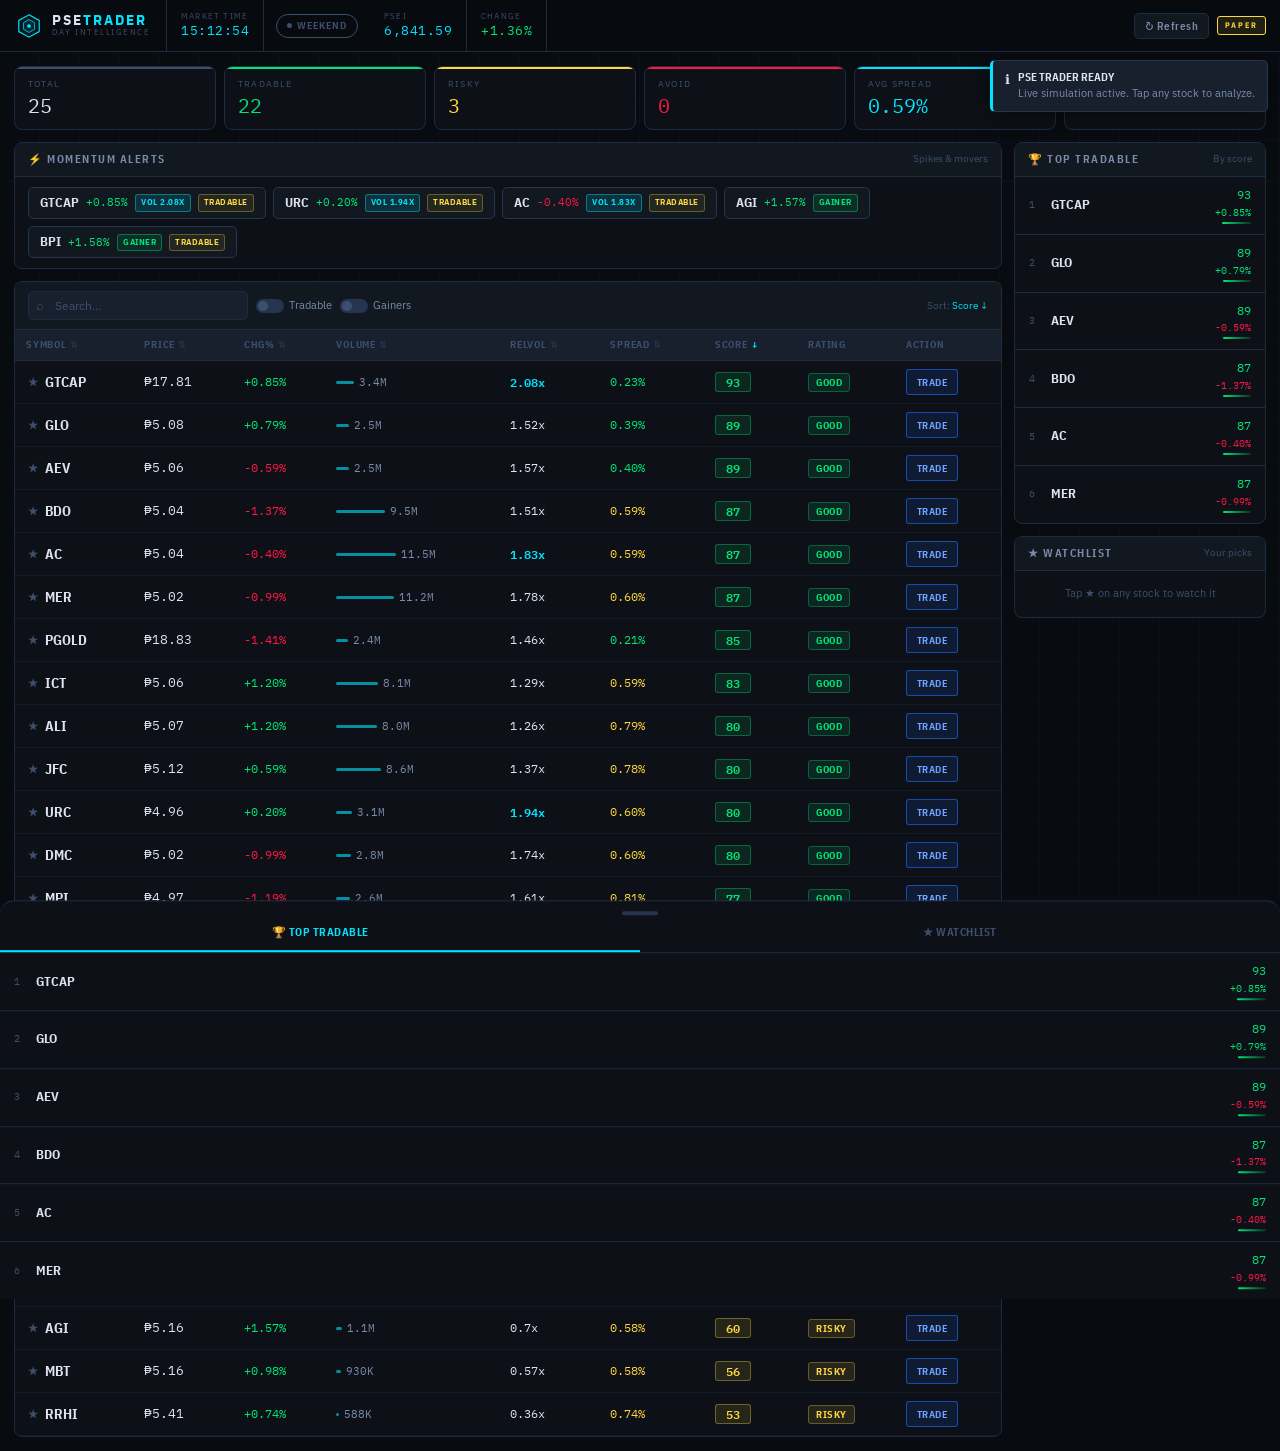
==== commit e401ec77: "Update PSE_screener.html" ====
--- a/PSE_screener.html
+++ b/PSE_screener.html
@@ -2,164 +2,139 @@
 <html lang="en">
 <head>
 <meta charset="UTF-8"/>
-<meta name="viewport" content="width=device-width,initial-scale=1.0"/>
+<meta name="viewport" content="width=device-width,initial-scale=1.0,maximum-scale=1.0"/>
 <title>PSE Day Trading Assistant</title>
 <link rel="preconnect" href="https://fonts.googleapis.com"/>
 <link href="https://fonts.googleapis.com/css2?family=IBM+Plex+Mono:wght@400;500;600&family=IBM+Plex+Sans+Condensed:wght@400;600;700&family=IBM+Plex+Sans:wght@300;400;500&display=swap" rel="stylesheet"/>
 <style>
 *,*::before,*::after{box-sizing:border-box;margin:0;padding:0}
 :root{
-  --bg:#080b10;
-  --bg1:#0d1117;
-  --bg2:#111820;
-  --bg3:#18202e;
-  --bg4:#1e2838;
-  --border:#1e2c42;
-  --border2:#253550;
-  --cyan:#00e5ff;
-  --cyan2:rgba(0,229,255,.12);
-  --green:#00e676;
-  --green2:rgba(0,230,118,.1);
-  --yellow:#ffd740;
-  --yellow2:rgba(255,215,64,.1);
-  --red:#ff1744;
-  --red2:rgba(255,23,68,.1);
+  --bg:#080b10;--bg1:#0d1117;--bg2:#111820;--bg3:#18202e;
+  --border:#1e2c42;--border2:#253550;
+  --cyan:#00e5ff;--cyan2:rgba(0,229,255,.12);
+  --green:#00e676;--green2:rgba(0,230,118,.1);
+  --yellow:#ffd740;--yellow2:rgba(255,215,64,.1);
+  --red:#ff1744;--red2:rgba(255,23,68,.1);
   --amber:#ff9800;
-  --txt:#dde4f0;
-  --txt2:#7a8aaa;
-  --txt3:#3d4f6e;
+  --txt:#dde4f0;--txt2:#7a8aaa;--txt3:#3d4f6e;
   --mono:'IBM Plex Mono',monospace;
   --cond:'IBM Plex Sans Condensed',sans-serif;
   --sans:'IBM Plex Sans',sans-serif;
-  --r:5px;
-  --r2:8px;
+  --r:5px;--r2:8px;--hdr:52px;
 }
-html,body{height:100%;overflow-x:hidden}
-body{font-family:var(--sans);background:var(--bg);color:var(--txt);font-size:13px;line-height:1.4}
-body::before{content:'';position:fixed;inset:0;background:repeating-linear-gradient(0deg,transparent,transparent 39px,rgba(30,44,66,.18) 39px,rgba(30,44,66,.18) 40px),repeating-linear-gradient(90deg,transparent,transparent 39px,rgba(30,44,66,.18) 39px,rgba(30,44,66,.18) 40px);pointer-events:none;z-index:0}
+html{-webkit-text-size-adjust:100%}
+body{font-family:var(--sans);background:var(--bg);color:var(--txt);font-size:13px;line-height:1.4;min-height:100vh;overflow-x:hidden}
+body::before{content:'';position:fixed;inset:0;background:repeating-linear-gradient(0deg,transparent,transparent 39px,rgba(30,44,66,.15) 39px,rgba(30,44,66,.15) 40px),repeating-linear-gradient(90deg,transparent,transparent 39px,rgba(30,44,66,.15) 39px,rgba(30,44,66,.15) 40px);pointer-events:none;z-index:0}
 ::-webkit-scrollbar{width:4px;height:4px}
 ::-webkit-scrollbar-track{background:var(--bg)}
 ::-webkit-scrollbar-thumb{background:var(--border2);border-radius:2px}
 
-/* ── HEADER ── */
-.hdr{position:sticky;top:0;z-index:100;background:rgba(8,11,16,.96);backdrop-filter:blur(12px);border-bottom:1px solid var(--border);display:flex;align-items:center;gap:0;height:52px}
-.hdr-logo{display:flex;align-items:center;gap:10px;padding:0 20px;border-right:1px solid var(--border);height:100%}
-.logo-hex{width:28px;height:28px;position:relative;flex-shrink:0}
+/* HEADER */
+.hdr{position:sticky;top:0;z-index:100;background:rgba(8,11,16,.97);backdrop-filter:blur(14px);border-bottom:1px solid var(--border);display:flex;align-items:center;height:var(--hdr)}
+.hdr-logo{display:flex;align-items:center;gap:10px;padding:0 16px;height:100%;border-right:1px solid var(--border);flex-shrink:0}
+.logo-hex{width:26px;height:26px;flex-shrink:0}
 .logo-hex svg{animation:hglow 3s ease-in-out infinite}
 @keyframes hglow{0%,100%{filter:drop-shadow(0 0 4px var(--cyan))}50%{filter:drop-shadow(0 0 10px var(--cyan))}}
-.logo-text{display:flex;flex-direction:column;gap:0}
-.logo-main{font-family:var(--cond);font-size:16px;font-weight:700;letter-spacing:2px;line-height:1;color:var(--txt)}
+.logo-text{display:flex;flex-direction:column}
+.logo-main{font-family:var(--cond);font-size:15px;font-weight:700;letter-spacing:2px;line-height:1;color:var(--txt)}
 .logo-main span{color:var(--cyan)}
-.logo-sub{font-size:9px;letter-spacing:1.5px;color:var(--txt3);text-transform:uppercase}
-.hdr-market{display:flex;align-items:center;gap:0;padding:0 0 0 20px;flex:1}
-.hdr-pill{display:flex;align-items:center;gap:8px;padding:0 16px;height:100%;border-right:1px solid var(--border)}
-.pill-label{font-size:9px;letter-spacing:1.2px;text-transform:uppercase;color:var(--txt3);display:block}
-.pill-value{font-family:var(--mono);font-size:14px;color:var(--cyan);letter-spacing:1px}
-.pill-value.pos{color:var(--green)}
-.pill-value.neg{color:var(--red)}
-.mstatus{display:flex;align-items:center;gap:6px;padding:5px 12px;border-radius:20px;border:1px solid;font-family:var(--cond);font-size:11px;font-weight:700;letter-spacing:1px;margin:0 16px}
+.logo-sub{font-size:8px;letter-spacing:1.5px;color:var(--txt3);text-transform:uppercase}
+.hdr-market{display:flex;align-items:center;flex:1;overflow-x:auto;overflow-y:hidden;scrollbar-width:none}
+.hdr-market::-webkit-scrollbar{display:none}
+.hdr-pill{display:flex;flex-direction:column;justify-content:center;padding:0 14px;height:var(--hdr);border-right:1px solid var(--border);flex-shrink:0}
+.pill-label{font-size:8px;letter-spacing:1.2px;text-transform:uppercase;color:var(--txt3)}
+.pill-value{font-family:var(--mono);font-size:13px;color:var(--cyan);letter-spacing:.5px;white-space:nowrap}
+.pill-value.pos{color:var(--green)}.pill-value.neg{color:var(--red)}
+.mstatus{display:flex;align-items:center;gap:5px;padding:4px 10px;border-radius:20px;border:1px solid;font-family:var(--cond);font-size:10px;font-weight:700;letter-spacing:1px;margin:0 12px;flex-shrink:0;white-space:nowrap}
 .mstatus.open{border-color:var(--green);color:var(--green);background:var(--green2)}
 .mstatus.closed{border-color:var(--txt3);color:var(--txt3)}
 .mstatus.pre{border-color:var(--yellow);color:var(--yellow);background:var(--yellow2)}
-.sdot{width:6px;height:6px;border-radius:50%;background:currentColor;animation:blink 1.4s ease-in-out infinite}
+.sdot{width:5px;height:5px;border-radius:50%;background:currentColor;animation:blink 1.4s ease-in-out infinite}
 @keyframes blink{0%,100%{opacity:1}50%{opacity:.15}}
-.hdr-right{display:flex;align-items:center;gap:8px;padding:0 16px;margin-left:auto}
-.hbtn{background:var(--bg2);border:1px solid var(--border);border-radius:var(--r);color:var(--txt2);padding:5px 10px;cursor:pointer;font-family:var(--cond);font-size:11px;font-weight:600;letter-spacing:.5px;transition:all .15s;white-space:nowrap}
-.hbtn:hover{border-color:var(--cyan);color:var(--cyan);background:var(--cyan2)}
+.hdr-right{display:flex;align-items:center;gap:8px;padding:0 14px;margin-left:auto;flex-shrink:0}
+.hbtn{background:var(--bg2);border:1px solid var(--border);border-radius:var(--r);color:var(--txt2);padding:5px 10px;cursor:pointer;font-family:var(--cond);font-size:11px;font-weight:600;letter-spacing:.5px;transition:all .15s;white-space:nowrap;touch-action:manipulation}
+.hbtn:hover,.hbtn:active{border-color:var(--cyan);color:var(--cyan);background:var(--cyan2)}
 .hbtn.spin-me{animation:spin .7s linear infinite}
 @keyframes spin{to{transform:rotate(360deg)}}
-.session-tag{font-family:var(--cond);font-size:9px;font-weight:700;letter-spacing:2px;padding:3px 8px;border-radius:3px;background:rgba(255,215,64,.1);border:1px solid var(--yellow);color:var(--yellow)}
-
-/* ── MAIN ── */
-.main{position:relative;z-index:1;padding:16px;display:flex;flex-direction:column;gap:14px}
-
-/* ── SUMMARY CARDS ── */
-.sum-row{display:grid;grid-template-columns:repeat(6,1fr);gap:10px}
-.scard{background:var(--bg1);border:1px solid var(--border);border-radius:var(--r2);padding:12px 14px;position:relative;overflow:hidden}
-.scard::after{content:'';position:absolute;top:0;left:0;right:0;height:2px;background:var(--border)}
-.scard.c-total::after{background:var(--txt3)}
-.scard.c-good::after{background:var(--green)}
-.scard.c-risky::after{background:var(--yellow)}
-.scard.c-avoid::after{background:var(--red)}
-.scard.c-spread::after{background:var(--cyan)}
-.scard.c-top::after{background:var(--amber)}
-.scard-label{font-size:9px;letter-spacing:1.5px;text-transform:uppercase;color:var(--txt3);margin-bottom:4px}
-.scard-val{font-family:var(--mono);font-size:22px;color:var(--txt)}
-.scard.c-good .scard-val{color:var(--green)}
-.scard.c-risky .scard-val{color:var(--yellow)}
-.scard.c-avoid .scard-val{color:var(--red)}
-.scard.c-spread .scard-val{color:var(--cyan)}
-.scard.c-top .scard-val{color:var(--amber);font-size:13px;font-family:var(--cond)}
-
-/* ── TWO-COLUMN BELOW SUMMARY ── */
-.body-row{display:grid;grid-template-columns:1fr 260px;gap:14px;align-items:start}
-
-/* ── MOMENTUM ── */
+.session-tag{font-family:var(--cond);font-size:8px;font-weight:700;letter-spacing:2px;padding:3px 7px;border-radius:3px;background:rgba(255,215,64,.1);border:1px solid var(--yellow);color:var(--yellow)}
+
+/* MAIN */
+.main{position:relative;z-index:1;padding:14px;display:flex;flex-direction:column;gap:12px}
+
+/* SUMMARY CARDS */
+.sum-row{display:grid;grid-template-columns:repeat(6,1fr);gap:8px}
+.scard{background:var(--bg1);border:1px solid var(--border);border-radius:var(--r2);padding:11px 13px;position:relative;overflow:hidden}
+.scard::after{content:'';position:absolute;top:0;left:0;right:0;height:2px}
+.scard.c-total::after{background:var(--txt3)}.scard.c-good::after{background:var(--green)}.scard.c-risky::after{background:var(--yellow)}.scard.c-avoid::after{background:var(--red)}.scard.c-spread::after{background:var(--cyan)}.scard.c-top::after{background:var(--amber)}
+.scard-label{font-size:9px;letter-spacing:1.2px;text-transform:uppercase;color:var(--txt3);margin-bottom:3px}
+.scard-val{font-family:var(--mono);font-size:20px;color:var(--txt);line-height:1.2}
+.scard.c-good .scard-val{color:var(--green)}.scard.c-risky .scard-val{color:var(--yellow)}.scard.c-avoid .scard-val{color:var(--red)}.scard.c-spread .scard-val{color:var(--cyan)}.scard.c-top .scard-val{color:var(--amber);font-size:11px;font-family:var(--cond);line-height:1.4}
+
+/* BODY LAYOUT */
+.body-row{display:grid;grid-template-columns:1fr 252px;gap:12px;align-items:start}
+.left-col{display:flex;flex-direction:column;gap:12px;min-width:0}
+.right-col{display:flex;flex-direction:column;gap:12px}
+
+/* SECTION BOX */
 .section-box{background:var(--bg1);border:1px solid var(--border);border-radius:var(--r2);overflow:hidden}
-.sec-hdr{display:flex;align-items:center;justify-content:space-between;padding:10px 14px;border-bottom:1px solid var(--border);background:var(--bg2)}
-.sec-title{font-family:var(--cond);font-size:12px;font-weight:700;letter-spacing:1.5px;text-transform:uppercase;color:var(--txt2)}
+.sec-hdr{display:flex;align-items:center;justify-content:space-between;padding:9px 13px;border-bottom:1px solid var(--border);background:var(--bg2)}
+.sec-title{font-family:var(--cond);font-size:11px;font-weight:700;letter-spacing:1.5px;text-transform:uppercase;color:var(--txt2)}
 .sec-sub{font-size:10px;color:var(--txt3)}
-.momentum-wrap{padding:10px 14px;display:flex;flex-wrap:wrap;gap:7px;min-height:50px}
-.mc{background:var(--bg2);border:1px solid var(--border2);border-radius:var(--r);padding:7px 12px;display:flex;align-items:center;gap:8px;cursor:pointer;transition:all .15s;animation:slid .25s ease}
+
+/* MOMENTUM */
+.momentum-wrap{padding:10px 13px;display:flex;flex-wrap:wrap;gap:7px;min-height:46px}
+.mc{background:var(--bg2);border:1px solid var(--border2);border-radius:var(--r);padding:6px 11px;display:flex;align-items:center;gap:7px;cursor:pointer;transition:all .15s;animation:slid .25s ease;touch-action:manipulation}
 @keyframes slid{from{opacity:0;transform:translateX(-6px)}to{opacity:1;transform:translateX(0)}}
-.mc:hover{border-color:var(--cyan);transform:translateY(-1px)}
+.mc:hover,.mc:active{border-color:var(--cyan);transform:translateY(-1px)}
 .mc-sym{font-family:var(--cond);font-weight:700;font-size:13px}
 .mc-chg{font-family:var(--mono);font-size:11px}
-.mc-chg.pos{color:var(--green)}
-.mc-chg.neg{color:var(--red)}
+.mc-chg.pos{color:var(--green)}.mc-chg.neg{color:var(--red)}
 .mc-badge{font-size:8px;font-weight:700;letter-spacing:.5px;padding:2px 5px;border-radius:3px;text-transform:uppercase}
 .mc-badge.vspike{background:rgba(0,229,255,.12);border:1px solid rgba(0,229,255,.4);color:var(--cyan)}
 .mc-badge.tgainer{background:var(--green2);border:1px solid rgba(0,230,118,.4);color:var(--green)}
 .mc-badge.tradable{background:rgba(255,215,64,.08);border:1px solid rgba(255,215,64,.3);color:var(--yellow)}
-.no-momentum{color:var(--txt3);font-size:12px;padding:8px 0;width:100%}
-
-/* ── TABLE CONTROLS ── */
-.tbl-controls{display:flex;align-items:center;gap:10px;padding:10px 14px;border-bottom:1px solid var(--border);background:var(--bg2);flex-wrap:wrap}
-.search-wrap{position:relative;flex:1;max-width:240px}
-.search-icon{position:absolute;left:9px;top:50%;transform:translateY(-50%);color:var(--txt3);font-size:14px;pointer-events:none}
-.srch{width:100%;background:var(--bg3);border:1px solid var(--border);border-radius:var(--r);padding:6px 10px 6px 28px;color:var(--txt);font-family:var(--sans);font-size:12px;outline:none;transition:border-color .2s}
-.srch:focus{border-color:var(--cyan)}
-.srch::placeholder{color:var(--txt3)}
-.tog-wrap{display:flex;align-items:center;gap:6px;cursor:pointer}
+.no-momentum{color:var(--txt3);font-size:12px;padding:6px 0;width:100%}
+
+/* TABLE CONTROLS */
+.tbl-controls{display:flex;align-items:center;gap:8px;padding:9px 13px;border-bottom:1px solid var(--border);background:var(--bg2);flex-wrap:wrap}
+.search-wrap{position:relative;flex:1;min-width:110px;max-width:220px}
+.search-icon{position:absolute;left:8px;top:50%;transform:translateY(-50%);color:var(--txt3);font-size:13px;pointer-events:none}
+.srch{width:100%;background:var(--bg3);border:1px solid var(--border);border-radius:var(--r);padding:6px 8px 6px 26px;color:var(--txt);font-family:var(--sans);font-size:12px;outline:none;transition:border-color .2s}
+.srch:focus{border-color:var(--cyan)}.srch::placeholder{color:var(--txt3)}
+.tog-wrap{display:flex;align-items:center;gap:5px;cursor:pointer;touch-action:manipulation}
 .tog-wrap input{display:none}
-.tog-track{width:30px;height:15px;background:var(--border2);border-radius:8px;position:relative;transition:background .2s;flex-shrink:0}
-.tog-track::after{content:'';position:absolute;top:2px;left:2px;width:11px;height:11px;background:var(--txt3);border-radius:50%;transition:all .2s}
+.tog-track{width:28px;height:14px;background:var(--border2);border-radius:7px;position:relative;transition:background .2s;flex-shrink:0}
+.tog-track::after{content:'';position:absolute;top:2px;left:2px;width:10px;height:10px;background:var(--txt3);border-radius:50%;transition:all .2s}
 .tog-wrap input:checked+.tog-track{background:rgba(0,229,255,.25)}
-.tog-wrap input:checked+.tog-track::after{left:17px;background:var(--cyan)}
+.tog-wrap input:checked+.tog-track::after{left:16px;background:var(--cyan)}
 .tog-label{font-size:11px;color:var(--txt2);white-space:nowrap}
-.sort-info{font-size:10px;color:var(--txt3);margin-left:auto}
+.sort-info{font-size:10px;color:var(--txt3);margin-left:auto;white-space:nowrap}
 .sort-info span{color:var(--cyan)}
 
-/* ── TABLE ── */
-.tbl-wrap{overflow:auto;max-height:calc(100vh - 52px - 14px - 114px - 14px - 90px - 14px - 52px - 20px)}
-table{width:100%;border-collapse:collapse}
+/* TABLE */
+.tbl-wrap{overflow-x:auto;-webkit-overflow-scrolling:touch}
+table{width:100%;border-collapse:collapse;min-width:540px}
 thead tr{background:var(--bg3);border-bottom:1px solid var(--border)}
-th{padding:9px 12px;text-align:left;font-family:var(--cond);font-size:10px;font-weight:700;letter-spacing:1px;text-transform:uppercase;color:var(--txt3);cursor:pointer;white-space:nowrap;user-select:none;transition:color .15s}
+th{padding:8px 11px;text-align:left;font-family:var(--cond);font-size:10px;font-weight:700;letter-spacing:.8px;text-transform:uppercase;color:var(--txt3);cursor:pointer;white-space:nowrap;user-select:none;transition:color .15s}
 th:hover{color:var(--txt)}
 th .arr{opacity:.35;font-size:9px}
 th .arr.on{opacity:1;color:var(--cyan)}
 tbody tr{border-bottom:1px solid rgba(30,44,66,.4);transition:background .1s}
 tbody tr:hover{background:var(--bg3)}
 tbody tr.row-avoid{opacity:.45}
-tbody tr.row-avoid td{color:var(--txt3) !important}
-td{padding:9px 12px;white-space:nowrap}
+tbody tr.row-avoid td{color:var(--txt3)!important}
+td{padding:8px 11px;white-space:nowrap}
 .td-sym{font-family:var(--cond);font-weight:700;font-size:14px;display:flex;align-items:center;gap:5px}
-.wstar{color:var(--txt3);cursor:pointer;font-size:11px;transition:color .15s;line-height:1}
+.wstar{color:var(--txt3);cursor:pointer;font-size:11px;transition:color .15s;line-height:1;touch-action:manipulation;padding:2px}
 .wstar:hover,.wstar.on{color:var(--yellow)}
 .td-price{font-family:var(--mono);font-size:13px}
-.td-chg{font-family:var(--mono);font-size:12px}
-.td-chg.pos{color:var(--green)}
-.td-chg.neg{color:var(--red)}
+.td-chg{font-family:var(--mono);font-size:12px}.td-chg.pos{color:var(--green)}.td-chg.neg{color:var(--red)}
 .td-vol{font-family:var(--mono);font-size:11px;color:var(--txt2)}
-.td-rv{font-family:var(--mono);font-size:12px}
-.td-rv.hi{color:var(--cyan);font-weight:600}
-.td-sp{font-family:var(--mono);font-size:12px}
-.td-sp.tight{color:var(--green)}
-.td-sp.mod{color:var(--yellow)}
-.td-sp.wide{color:var(--red)}
+.td-rv{font-family:var(--mono);font-size:12px}.td-rv.hi{color:var(--cyan);font-weight:600}
+.td-sp{font-family:var(--mono);font-size:12px}.td-sp.tight{color:var(--green)}.td-sp.mod{color:var(--yellow)}.td-sp.wide{color:var(--red)}
 .vbar-wrap{display:flex;align-items:center;gap:5px}
 .vbar{height:3px;border-radius:2px;background:var(--cyan);opacity:.6;min-width:2px}
-.scbadge{display:inline-flex;align-items:center;justify-content:center;min-width:38px;height:20px;padding:0 4px;border-radius:3px;font-family:var(--mono);font-size:12px;font-weight:600}
+.scbadge{display:inline-flex;align-items:center;justify-content:center;min-width:36px;height:20px;padding:0 4px;border-radius:3px;font-family:var(--mono);font-size:12px;font-weight:600}
 .scbadge.good{background:var(--green2);border:1px solid rgba(0,230,118,.35);color:var(--green)}
 .scbadge.warn{background:var(--yellow2);border:1px solid rgba(255,215,64,.35);color:var(--yellow)}
 .scbadge.avoid{background:var(--red2);border:1px solid rgba(255,23,68,.3);color:var(--red)}
@@ -167,98 +142,170 @@
 .rtag.good{background:var(--green2);color:var(--green);border:1px solid rgba(0,230,118,.3)}
 .rtag.warn{background:var(--yellow2);color:var(--yellow);border:1px solid rgba(255,215,64,.3)}
 .rtag.avoid{background:var(--red2);color:var(--red);border:1px solid rgba(255,23,68,.25)}
-.btn-trade{padding:3px 10px;background:rgba(26,111,255,.12);border:1px solid rgba(26,111,255,.6);border-radius:3px;color:#6fa3ff;cursor:pointer;font-family:var(--cond);font-size:10px;font-weight:700;letter-spacing:.5px;text-transform:uppercase;transition:all .15s}
-.btn-trade:hover{background:rgba(26,111,255,.28);color:#fff}
-
-/* ── RIGHT SIDEBAR: TOP TRADABLE ── */
-.right-col{display:flex;flex-direction:column;gap:12px}
-.tt-box{background:var(--bg1);border:1px solid var(--border);border-radius:var(--r2);overflow:hidden}
-.tt-list{display:flex;flex-direction:column;gap:0}
-.tt-item{display:flex;align-items:center;justify-content:space-between;padding:10px 14px;border-bottom:1px solid var(--border);cursor:pointer;transition:all .15s;gap:8px}
+.btn-trade{padding:4px 10px;background:rgba(26,111,255,.12);border:1px solid rgba(26,111,255,.6);border-radius:3px;color:#6fa3ff;cursor:pointer;font-family:var(--cond);font-size:10px;font-weight:700;letter-spacing:.5px;text-transform:uppercase;transition:all .15s;touch-action:manipulation;min-height:26px}
+.btn-trade:hover,.btn-trade:active{background:rgba(26,111,255,.28);color:#fff}
+.empty-row td{text-align:center;padding:28px;color:var(--txt3);font-size:12px}
+
+/* TOP TRADABLE */
+.tt-list{display:flex;flex-direction:column}
+.tt-item{display:flex;align-items:center;justify-content:space-between;padding:10px 14px;border-bottom:1px solid var(--border);cursor:pointer;transition:all .15s;gap:8px;touch-action:manipulation}
 .tt-item:last-child{border-bottom:none}
-.tt-item:hover{background:var(--bg3);padding-left:18px}
+.tt-item:hover,.tt-item:active{background:var(--bg3);padding-left:18px}
 .tt-rank{font-family:var(--mono);font-size:10px;color:var(--txt3);min-width:14px}
 .tt-sym{font-family:var(--cond);font-weight:700;font-size:13px;flex:1}
 .tt-meta{display:flex;flex-direction:column;align-items:flex-end;gap:2px}
 .tt-score{font-family:var(--mono);font-size:12px;color:var(--green)}
-.tt-chg{font-family:var(--mono);font-size:10px}
-.tt-chg.pos{color:var(--green)}
-.tt-chg.neg{color:var(--red)}
-.tt-bar{height:2px;background:linear-gradient(90deg,var(--green),rgba(0,230,118,.2));border-radius:1px;transition:width .3s ease}
-
-/* ── WATCHLIST WIDGET ── */
-.wl-box{background:var(--bg1);border:1px solid var(--border);border-radius:var(--r2);overflow:hidden}
+.tt-chg{font-family:var(--mono);font-size:10px}.tt-chg.pos{color:var(--green)}.tt-chg.neg{color:var(--red)}
+.tt-bar{height:2px;background:linear-gradient(90deg,var(--green),rgba(0,230,118,.15));border-radius:1px;transition:width .3s ease}
+
+/* WATCHLIST */
 .wl-list{display:flex;flex-direction:column}
-.wl-item{display:flex;align-items:center;justify-content:space-between;padding:8px 14px;border-bottom:1px solid var(--border);gap:8px}
+.wl-item{display:flex;align-items:center;justify-content:space-between;padding:8px 13px;border-bottom:1px solid var(--border);gap:6px}
 .wl-item:last-child{border-bottom:none}
 .wl-sym{font-family:var(--cond);font-weight:700;font-size:12px}
 .wl-price{font-family:var(--mono);font-size:11px;color:var(--txt2)}
-.wl-chg{font-family:var(--mono);font-size:10px}
-.wl-chg.pos{color:var(--green)}
-.wl-chg.neg{color:var(--red)}
-.wl-rm{background:none;border:none;color:var(--txt3);cursor:pointer;font-size:10px;padding:2px 4px;transition:color .15s}
-.wl-rm:hover{color:var(--red)}
-.wl-empty{padding:14px;font-size:11px;color:var(--txt3);text-align:center;line-height:1.5}
-
-/* ── MODAL ── */
-.modal-bg{position:fixed;inset:0;background:rgba(5,8,14,.88);backdrop-filter:blur(6px);z-index:200;display:none;align-items:center;justify-content:center;padding:20px}
+.wl-chg{font-family:var(--mono);font-size:10px}.wl-chg.pos{color:var(--green)}.wl-chg.neg{color:var(--red)}
+.wl-rm{background:none;border:none;color:var(--txt3);cursor:pointer;font-size:11px;padding:3px 5px;transition:color .15s;touch-action:manipulation}
+.wl-rm:hover,.wl-rm:active{color:var(--red)}
+.wl-empty{padding:14px;font-size:11px;color:var(--txt3);text-align:center;line-height:1.6}
+
+/* MODAL */
+.modal-bg{position:fixed;inset:0;background:rgba(5,8,14,.9);backdrop-filter:blur(6px);z-index:200;display:none;align-items:flex-start;justify-content:center;padding:16px;overflow-y:auto}
 .modal-bg.open{display:flex}
-.modal{background:var(--bg1);border:1px solid var(--border2);border-radius:10px;width:100%;max-width:780px;max-height:90vh;overflow-y:auto;box-shadow:0 24px 80px rgba(0,0,0,.7),0 0 0 1px rgba(0,229,255,.08);animation:mopen .2s ease}
-@keyframes mopen{from{opacity:0;transform:scale(.97) translateY(8px)}to{opacity:1;transform:scale(1) translateY(0)}}
-.modal-hdr{display:flex;align-items:center;justify-content:space-between;padding:14px 20px;border-bottom:1px solid var(--border);background:var(--bg2)}
-.mh-left{display:flex;align-items:baseline;gap:8px}
-.m-sym{font-family:var(--cond);font-size:22px;font-weight:700}
-.m-name{font-size:12px;color:var(--txt2)}
-.mh-right{display:flex;align-items:center;gap:10px}
-.m-close{background:none;border:1px solid var(--border);border-radius:var(--r);color:var(--txt2);width:28px;height:28px;cursor:pointer;font-size:12px;transition:all .15s;display:flex;align-items:center;justify-content:center}
-.m-close:hover{border-color:var(--red);color:var(--red)}
-.modal-body{display:grid;grid-template-columns:1fr 1fr;gap:0;padding:0}
-.modal-left,.modal-right{padding:18px 20px}
+.modal{background:var(--bg1);border:1px solid var(--border2);border-radius:10px;width:100%;max-width:760px;box-shadow:0 20px 70px rgba(0,0,0,.7),0 0 0 1px rgba(0,229,255,.07);animation:mopen .2s ease;margin:auto}
+@keyframes mopen{from{opacity:0;transform:scale(.97) translateY(6px)}to{opacity:1;transform:scale(1) translateY(0)}}
+.modal-hdr{display:flex;align-items:center;justify-content:space-between;padding:13px 18px;border-bottom:1px solid var(--border);background:var(--bg2);border-radius:10px 10px 0 0}
+.mh-left{display:flex;align-items:baseline;gap:8px;min-width:0;flex:1;overflow:hidden}
+.m-sym{font-family:var(--cond);font-size:20px;font-weight:700;flex-shrink:0}
+.m-name{font-size:12px;color:var(--txt2);overflow:hidden;text-overflow:ellipsis;white-space:nowrap}
+.mh-right{display:flex;align-items:center;gap:8px;flex-shrink:0;margin-left:10px}
+.m-close{background:none;border:1px solid var(--border);border-radius:var(--r);color:var(--txt2);width:28px;height:28px;cursor:pointer;font-size:12px;transition:all .15s;display:flex;align-items:center;justify-content:center;touch-action:manipulation}
+.m-close:hover,.m-close:active{border-color:var(--red);color:var(--red)}
+.modal-body{display:grid;grid-template-columns:1fr 1fr}
+.modal-left,.modal-right{padding:16px 18px}
 .modal-left{border-right:1px solid var(--border)}
-.m-sec{font-family:var(--cond);font-size:9px;font-weight:700;letter-spacing:2px;text-transform:uppercase;color:var(--txt3);margin-bottom:12px}
+.m-sec{font-family:var(--cond);font-size:9px;font-weight:700;letter-spacing:2px;text-transform:uppercase;color:var(--txt3);margin-bottom:11px}
 .inp-grp{display:flex;flex-direction:column;gap:3px;margin-bottom:10px}
 .inp-grp label{font-size:9px;letter-spacing:.8px;text-transform:uppercase;color:var(--txt3)}
-.minp{background:var(--bg3);border:1px solid var(--border);border-radius:var(--r);padding:8px 10px;color:var(--txt);font-family:var(--mono);font-size:13px;outline:none;transition:border-color .2s;width:100%}
+.minp{background:var(--bg3);border:1px solid var(--border);border-radius:var(--r);padding:8px 10px;color:var(--txt);font-family:var(--mono);font-size:13px;outline:none;transition:border-color .2s;width:100%; appearance: none; -webkit-appearance:none}
 .minp:focus{border-color:var(--cyan)}
 .ba-row{display:grid;grid-template-columns:1fr 1fr;gap:8px}
-.out-grid{display:grid;grid-template-columns:1fr 1fr;gap:8px;margin-bottom:12px}
+.snap-grid{display:grid;grid-template-columns:1fr 1fr;gap:6px;margin-top:12px;padding:10px;background:var(--bg2);border:1px solid var(--border);border-radius:var(--r)}
+.snap-item .snap-lbl{font-size:9px;color:var(--txt3);text-transform:uppercase;letter-spacing:.8px}
+.snap-item .snap-val{font-family:var(--mono);font-size:12px}
+.out-grid{display:grid;grid-template-columns:1fr 1fr;gap:7px;margin-bottom:11px}
 .out-item{background:var(--bg2);border:1px solid var(--border);border-radius:var(--r);padding:8px 10px}
 .out-item.hl{background:var(--bg3);border-color:var(--border2)}
 .out-label{font-size:9px;letter-spacing:.8px;text-transform:uppercase;color:var(--txt3);margin-bottom:3px}
 .out-val{font-family:var(--mono);font-size:13px}
-.out-val.lg{font-size:17px}
-.out-val.pos{color:var(--green)}
-.out-val.neg{color:var(--red)}
-.tq-box{background:var(--bg2);border:1px solid var(--border);border-radius:var(--r);padding:12px}
-.tq-hdr{font-size:9px;letter-spacing:1.5px;text-transform:uppercase;color:var(--txt3);margin-bottom:8px}
-.tq-track{background:var(--bg);border-radius:3px;height:7px;overflow:hidden;margin-bottom:7px}
+.out-val.lg{font-size:16px}.out-val.pos{color:var(--green)}.out-val.neg{color:var(--red)}
+.tq-box{background:var(--bg2);border:1px solid var(--border);border-radius:var(--r);padding:11px}
+.tq-hdr{font-size:9px;letter-spacing:1.5px;text-transform:uppercase;color:var(--txt3);margin-bottom:7px}
+.tq-track{background:var(--bg);border-radius:3px;height:6px;overflow:hidden;margin-bottom:7px}
 .tq-fill{height:100%;border-radius:3px;transition:width .4s ease,background .3s}
-.tq-verdict{font-family:var(--cond);font-size:13px;font-weight:700;margin-bottom:5px}
+.tq-verdict{font-family:var(--cond);font-size:13px;font-weight:700;margin-bottom:4px}
 .tq-reasons{font-size:11px;color:var(--txt2);line-height:1.7}
-.btn-log{width:100%;margin-top:12px;padding:9px;background:rgba(26,111,255,.15);border:1px solid rgba(26,111,255,.6);border-radius:var(--r);color:#7ab3ff;cursor:pointer;font-family:var(--cond);font-size:12px;font-weight:700;letter-spacing:1px;text-transform:uppercase;transition:all .2s}
-.btn-log:hover{background:rgba(26,111,255,.35);color:#fff}
-
-/* ── NOTIFICATIONS ── */
-#notifs{position:fixed;top:62px;right:14px;z-index:500;display:flex;flex-direction:column;gap:6px;pointer-events:none}
-.notif{background:var(--bg3);border:1px solid var(--border2);border-radius:var(--r);padding:9px 13px;min-width:220px;max-width:300px;display:flex;gap:9px;box-shadow:0 4px 20px rgba(0,0,0,.5);animation:nin .25s ease;pointer-events:auto}
-@keyframes nin{from{opacity:0;transform:translateX(18px)}to{opacity:1;transform:translateX(0)}}
-@keyframes nout{from{opacity:1}to{opacity:0;transform:translateX(18px)}}
+.btn-log{width:100%;margin-top:11px;padding:9px;background:rgba(26,111,255,.15);border:1px solid rgba(26,111,255,.6);border-radius:var(--r);color:#7ab3ff;cursor:pointer;font-family:var(--cond);font-size:12px;font-weight:700;letter-spacing:1px;text-transform:uppercase;transition:all .2s;touch-action:manipulation}
+.btn-log:hover,.btn-log:active{background:rgba(26,111,255,.35);color:#fff}
+
+/* NOTIFICATIONS */
+#notifs{position:fixed;top:60px;right:12px;z-index:500;display:flex;flex-direction:column;gap:5px;pointer-events:none;max-width:calc(100vw - 24px)}
+.notif{background:var(--bg3);border:1px solid var(--border2);border-radius:var(--r);padding:9px 12px;min-width:200px;max-width:290px;display:flex;gap:8px;box-shadow:0 4px 20px rgba(0,0,0,.5);animation:nin .25s ease;pointer-events:auto}
+@keyframes nin{from{opacity:0;transform:translateX(16px)}to{opacity:1;transform:translateX(0)}}
+@keyframes nout{from{opacity:1}to{opacity:0;transform:translateX(16px)}}
 .notif.out{animation:nout .25s ease forwards}
-.notif.success{border-left:3px solid var(--green)}
-.notif.info{border-left:3px solid var(--cyan)}
-.notif.warn{border-left:3px solid var(--yellow)}
-.notif.error{border-left:3px solid var(--red)}
+.notif.success{border-left:3px solid var(--green)}.notif.info{border-left:3px solid var(--cyan)}.notif.warn{border-left:3px solid var(--yellow)}.notif.error{border-left:3px solid var(--red)}
 .notif-ico{font-size:13px;flex-shrink:0;margin-top:1px}
-.notif-t{font-family:var(--cond);font-size:11px;font-weight:700;text-transform:uppercase;margin-bottom:2px;color:var(--txt)}
+.notif-t{font-family:var(--cond);font-size:11px;font-weight:700;text-transform:uppercase;margin-bottom:1px;color:var(--txt)}
 .notif-m{font-size:11px;color:var(--txt2)}
 
-/* empty state */
-.empty-row td{text-align:center;padding:30px;color:var(--txt3);font-size:12px}
+/* MOBILE TABS */
+.mobile-tabs{display:none;position:fixed;bottom:0;left:0;right:0;z-index:140;background:rgba(8,11,16,.97);backdrop-filter:blur(12px);border-top:1px solid var(--border);padding:6px 8px calc(6px + env(safe-area-inset-bottom));gap:4px}
+.mob-tab{flex:1;display:flex;flex-direction:column;align-items:center;gap:2px;padding:5px 4px;border-radius:var(--r);border:none;background:none;color:var(--txt3);cursor:pointer;font-family:var(--cond);font-size:9px;font-weight:700;letter-spacing:.5px;text-transform:uppercase;transition:all .15s;touch-action:manipulation}
+.mob-tab:active,.mob-tab.active{color:var(--cyan);background:var(--cyan2)}
+.mob-tab-icon{font-size:16px;line-height:1}
+
+/* DRAWER */
+.drawer-overlay{display:none;position:fixed;inset:0;background:rgba(5,8,14,.7);z-index:150;backdrop-filter:blur(4px)}
+.drawer-overlay.open{display:block}
+.drawer{position:fixed;bottom:0;left:0;right:0;background:var(--bg1);border-top:1px solid var(--border2);border-radius:14px 14px 0 0;z-index:160;transform:translateY(100%);transition:transform .28s cubic-bezier(.4,0,.2,1);max-height:75vh;display:flex;flex-direction:column}
+.drawer.open{transform:translateY(0)}
+.drawer-handle{width:36px;height:4px;background:var(--border2);border-radius:2px;margin:10px auto 0;flex-shrink:0}
+.drawer-tabs{display:flex;border-bottom:1px solid var(--border);flex-shrink:0}
+.drawer-tab{flex:1;padding:10px;text-align:center;cursor:pointer;font-family:var(--cond);font-size:11px;font-weight:700;letter-spacing:.5px;text-transform:uppercase;color:var(--txt3);border-bottom:2px solid transparent;transition:all .15s;touch-action:manipulation}
+.drawer-tab.active{color:var(--cyan);border-bottom-color:var(--cyan)}
+.drawer-content{overflow-y:auto;flex:1;-webkit-overflow-scrolling:touch}
+.drawer-pane{display:none}.drawer-pane.active{display:block}
+
+/* ── RESPONSIVE ── */
+
+/* Tablet: ≤900px — stack right-col below as 2-column row */
+@media(max-width:900px){
+  .body-row{grid-template-columns:1fr}
+  .right-col{display:grid;grid-template-columns:1fr 1fr;gap:12px}
+}
+
+/* ≤768px */
+@media(max-width:768px){
+  :root{--hdr:48px}
+  .main{padding:10px;gap:10px}
+  .sum-row{grid-template-columns:repeat(3,1fr);gap:7px}
+  .scard{padding:9px 10px}
+  .scard-val{font-size:17px}
+  .scard.c-top .scard-val{font-size:10px}
+  .hdr-pill.hide-md{display:none}
+  .right-col{grid-template-columns:1fr 1fr}
+}
+
+/* ≤600px — mobile: hide right-col inline, show drawer + bottom tabs */
+@media(max-width:600px){
+  :root{--hdr:48px}
+  .main{padding:8px;gap:8px;padding-bottom:72px}
+  .sum-row{grid-template-columns:repeat(3,1fr);gap:6px}
+  .scard{padding:8px 9px}
+  .scard-label{font-size:8px}
+  .scard-val{font-size:15px}
+  .scard.c-top .scard-val{font-size:10px}
+  .logo-sub{display:none}
+  .session-tag{display:none}
+  .right-col{display:none!important}
+  .mobile-tabs{display:flex}
+  .tbl-controls{gap:6px;padding:8px 10px}
+  .search-wrap{max-width:150px}
+  .sort-info{display:none}
+  /* Modal slides up from bottom */
+  .modal-bg{padding:0;align-items:flex-end}
+  .modal{border-radius:14px 14px 0 0;max-height:92vh;overflow-y:auto;max-width:100%;margin:0}
+  .modal-hdr{border-radius:14px 14px 0 0;padding:12px 16px}
+  .m-sym{font-size:17px}
+  .modal-body{grid-template-columns:1fr}
+  .modal-left{border-right:none;border-bottom:1px solid var(--border);padding:14px 16px}
+  .modal-right{padding:14px 16px}
+  /* Notifications: left side on mobile */
+  #notifs{right:auto;left:8px}
+  .notif{min-width:unset;max-width:calc(100vw - 16px)}
+  /* Momentum: hide badges to save space */
+  .mc-badge{display:none}
+  .mc{padding:5px 9px}
+}
+
+/* ≤380px */
+@media(max-width:380px){
+  .sum-row{grid-template-columns:repeat(2,1fr)}
+  .logo-main{font-size:13px;letter-spacing:1px}
+  .tbl-controls{flex-direction:column;align-items:stretch}
+  .search-wrap{max-width:100%}
+}
+
+/* No-hover (touch) devices */
+@media(hover:none){
+  .mc:hover{transform:none}
+  .tt-item:hover{background:none;padding-left:14px}
+}
 </style>
 </head>
 <body>
 
-<!-- NOTIFICATIONS -->
 <div id="notifs"></div>
 
 <!-- HEADER -->
@@ -282,27 +329,25 @@
       <span class="pill-value" id="clock">--:--:--</span>
     </div>
     <div id="mstatus" class="mstatus closed"><span class="sdot"></span><span id="mstatus-txt">CLOSED</span></div>
-    <div class="hdr-pill">
+    <div class="hdr-pill hide-md">
       <span class="pill-label">PSEi</span>
       <span class="pill-value" id="psei-val">6,842.30</span>
     </div>
-    <div class="hdr-pill">
+    <div class="hdr-pill hide-md">
       <span class="pill-label">Change</span>
       <span class="pill-value pos" id="psei-chg">+0.42%</span>
     </div>
   </div>
   <div class="hdr-right">
-    <button class="hbtn" id="btn-refresh">↻ Refresh</button>
+    <button class="hbtn" id="btn-refresh">↻ <span class="hide-xs">Refresh</span></button>
     <span class="session-tag">PAPER</span>
   </div>
 </header>
 
 <!-- MAIN -->
 <div class="main">
-
-  <!-- SUMMARY CARDS -->
   <div class="sum-row">
-    <div class="scard c-total"><div class="scard-label">Total Stocks</div><div class="scard-val" id="sc-total">--</div></div>
+    <div class="scard c-total"><div class="scard-label">Total</div><div class="scard-val" id="sc-total">--</div></div>
     <div class="scard c-good"><div class="scard-label">Tradable</div><div class="scard-val" id="sc-good">--</div></div>
     <div class="scard c-risky"><div class="scard-label">Risky</div><div class="scard-val" id="sc-risky">--</div></div>
     <div class="scard c-avoid"><div class="scard-label">Avoid</div><div class="scard-val" id="sc-avoid">--</div></div>
@@ -310,52 +355,40 @@
     <div class="scard c-top"><div class="scard-label">🏆 Top Pick</div><div class="scard-val" id="sc-toppick">--</div></div>
   </div>
 
-  <!-- BODY ROW: TABLE + RIGHT COL -->
   <div class="body-row">
-
-    <!-- LEFT: MOMENTUM + TABLE -->
-    <div style="display:flex;flex-direction:column;gap:14px;min-width:0">
-
-      <!-- MOMENTUM -->
+    <div class="left-col">
       <div class="section-box">
-        <div class="sec-hdr">
-          <span class="sec-title">⚡ Momentum Alerts</span>
-          <span class="sec-sub">Volume spikes &amp; early movers</span>
-        </div>
+        <div class="sec-hdr"><span class="sec-title">⚡ Momentum Alerts</span><span class="sec-sub">Spikes &amp; movers</span></div>
         <div class="momentum-wrap" id="momentum"></div>
       </div>
-
-      <!-- TABLE -->
       <div class="section-box">
-        <!-- Controls -->
         <div class="tbl-controls">
           <div class="search-wrap">
             <span class="search-icon">⌕</span>
-            <input type="text" class="srch" id="srch" placeholder="Search symbol or name…"/>
+            <input type="text" class="srch" id="srch" placeholder="Search…"/>
           </div>
           <label class="tog-wrap">
             <input type="checkbox" id="tog-tradable"/>
             <span class="tog-track"></span>
-            <span class="tog-label">Tradable Only</span>
+            <span class="tog-label">Tradable</span>
           </label>
           <label class="tog-wrap">
             <input type="checkbox" id="tog-gainers"/>
             <span class="tog-track"></span>
-            <span class="tog-label">Gainers Only</span>
+            <span class="tog-label">Gainers</span>
           </label>
-          <span class="sort-info" id="sort-info">Sort: <span id="sort-lbl">Score ↓</span></span>
+          <span class="sort-info">Sort: <span id="sort-lbl">Score ↓</span></span>
         </div>
-        <!-- Table -->
         <div class="tbl-wrap">
           <table id="tbl">
             <thead>
               <tr>
                 <th data-sort="symbol">Symbol <span class="arr">⇅</span></th>
                 <th data-sort="lastPrice">Price <span class="arr">⇅</span></th>
-                <th data-sort="change">Change% <span class="arr">⇅</span></th>
-                <th data-sort="volume">Volume <span class="arr">⇅</span></th>
-                <th data-sort="relVolume">Rel Vol <span class="arr">⇅</span></th>
-                <th data-sort="spread">Spread% <span class="arr">⇅</span></th>
+                <th data-sort="change">Chg% <span class="arr">⇅</span></th>
+                <th data-sort="volume" class="col-vol">Volume <span class="arr">⇅</span></th>
+                <th data-sort="relVolume">RelVol <span class="arr">⇅</span></th>
+                <th data-sort="spread">Spread <span class="arr">⇅</span></th>
                 <th data-sort="liquidityScore">Score <span class="arr on">↓</span></th>
                 <th>Rating</th>
                 <th>Action</th>
@@ -367,27 +400,54 @@
       </div>
     </div>
 
-    <!-- RIGHT COL -->
+    <!-- RIGHT COL — desktop/tablet -->
     <div class="right-col">
-
-      <!-- TOP TRADABLE -->
-      <div class="tt-box section-box">
+      <div class="section-box">
         <div class="sec-hdr"><span class="sec-title">🏆 Top Tradable</span><span class="sec-sub">By score</span></div>
         <div class="tt-list" id="tt-list"></div>
       </div>
-
-      <!-- WATCHLIST -->
-      <div class="wl-box section-box">
+      <div class="section-box">
         <div class="sec-hdr"><span class="sec-title">★ Watchlist</span><span class="sec-sub">Your picks</span></div>
         <div class="wl-list" id="wl-list"></div>
-        <div class="wl-empty" id="wl-empty" style="display:none">Click ★ on any stock to watch it</div>
-      </div>
-    </div>
-
+        <div class="wl-empty" id="wl-empty">Tap ★ on any stock to watch it</div>
+      </div>
+    </div>
   </div>
 </div>
 
-<!-- TRADE MODAL -->
+<!-- MOBILE BOTTOM TABS -->
+<div class="mobile-tabs">
+  <button class="mob-tab" id="tab-top" onclick="openDrawer('top')">
+    <span class="mob-tab-icon">🏆</span>Top
+  </button>
+  <button class="mob-tab" id="tab-wl" onclick="openDrawer('wl')">
+    <span class="mob-tab-icon">★</span>Watch
+  </button>
+  <button class="mob-tab" onclick="document.getElementById('btn-refresh').click()">
+    <span class="mob-tab-icon">↻</span>Refresh
+  </button>
+</div>
+
+<!-- DRAWER -->
+<div class="drawer-overlay" id="drawer-overlay" onclick="closeDrawer()"></div>
+<div class="drawer" id="drawer">
+  <div class="drawer-handle"></div>
+  <div class="drawer-tabs">
+    <div class="drawer-tab active" id="dtab-top" onclick="switchDrawerTab('top')">🏆 Top Tradable</div>
+    <div class="drawer-tab" id="dtab-wl" onclick="switchDrawerTab('wl')">★ Watchlist</div>
+  </div>
+  <div class="drawer-content">
+    <div class="drawer-pane active" id="dpane-top">
+      <div class="tt-list" id="tt-list-m"></div>
+    </div>
+    <div class="drawer-pane" id="dpane-wl">
+      <div class="wl-list" id="wl-list-m"></div>
+      <div class="wl-empty" id="wl-empty-m" style="display:none">Tap ★ on any stock to watch it</div>
+    </div>
+  </div>
+</div>
+
+<!-- MODAL -->
 <div class="modal-bg" id="modal-bg">
   <div class="modal">
     <div class="modal-hdr">
@@ -396,33 +456,28 @@
         <span class="m-name" id="m-name"></span>
       </div>
       <div class="mh-right">
-        <span class="scbadge good" id="m-score-badge"></span>
+        <span class="scbadge good" id="m-score-badge" style="width:auto;padding:3px 9px"></span>
         <button class="m-close" id="m-close">✕</button>
       </div>
     </div>
     <div class="modal-body">
-      <!-- LEFT: inputs -->
       <div class="modal-left">
         <div class="m-sec">Trade Parameters</div>
-        <div class="inp-grp"><label>Entry Price (₱)</label><input type="number" class="minp" id="m-entry" step="0.01"/></div>
-        <div class="inp-grp"><label>Exit Price (₱)</label><input type="number" class="minp" id="m-exit" step="0.01"/></div>
-        <div class="inp-grp"><label>Position Size (Shares)</label><input type="number" class="minp" id="m-size" value="1000"/></div>
+        <div class="inp-grp"><label>Entry Price (₱)</label><input type="number" class="minp" id="m-entry" step="0.01" inputmode="decimal"/></div>
+        <div class="inp-grp"><label>Exit Price (₱)</label><input type="number" class="minp" id="m-exit" step="0.01" inputmode="decimal"/></div>
+        <div class="inp-grp"><label>Position Size (Shares)</label><input type="number" class="minp" id="m-size" value="1000" inputmode="numeric"/></div>
         <div class="ba-row">
-          <div class="inp-grp"><label>Bid (₱)</label><input type="number" class="minp" id="m-bid" step="0.01"/></div>
-          <div class="inp-grp"><label>Ask (₱)</label><input type="number" class="minp" id="m-ask" step="0.01"/></div>
+          <div class="inp-grp"><label>Bid (₱)</label><input type="number" class="minp" id="m-bid" step="0.01" inputmode="decimal"/></div>
+          <div class="inp-grp"><label>Ask (₱)</label><input type="number" class="minp" id="m-ask" step="0.01" inputmode="decimal"/></div>
         </div>
-        <!-- Stock snapshot -->
-        <div style="margin-top:14px;padding:10px;background:var(--bg2);border:1px solid var(--border);border-radius:var(--r)">
-          <div class="m-sec" style="margin-bottom:8px">Stock Snapshot</div>
-          <div style="display:grid;grid-template-columns:1fr 1fr;gap:6px">
-            <div><div style="font-size:9px;color:var(--txt3);text-transform:uppercase;letter-spacing:.8px">Volume</div><div style="font-family:var(--mono);font-size:12px" id="snap-vol">--</div></div>
-            <div><div style="font-size:9px;color:var(--txt3);text-transform:uppercase;letter-spacing:.8px">Rel Vol</div><div style="font-family:var(--mono);font-size:12px" id="snap-rv">--</div></div>
-            <div><div style="font-size:9px;color:var(--txt3);text-transform:uppercase;letter-spacing:.8px">Spread</div><div style="font-family:var(--mono);font-size:12px" id="snap-sp">--</div></div>
-            <div><div style="font-size:9px;color:var(--txt3);text-transform:uppercase;letter-spacing:.8px">Sector</div><div style="font-family:var(--cond);font-size:11px;color:var(--txt2)" id="snap-sec">--</div></div>
-          </div>
+        <div class="snap-grid">
+          <div class="m-sec" style="grid-column:1/-1;margin-bottom:6px">Stock Snapshot</div>
+          <div class="snap-item"><div class="snap-lbl">Volume</div><div class="snap-val" id="snap-vol">--</div></div>
+          <div class="snap-item"><div class="snap-lbl">Rel Vol</div><div class="snap-val" id="snap-rv">--</div></div>
+          <div class="snap-item"><div class="snap-lbl">Spread</div><div class="snap-val" id="snap-sp">--</div></div>
+          <div class="snap-item"><div class="snap-lbl">Sector</div><div class="snap-val" style="font-family:var(--cond);font-size:11px;color:var(--txt2)" id="snap-sec">--</div></div>
         </div>
       </div>
-      <!-- RIGHT: outputs -->
       <div class="modal-right">
         <div class="m-sec">Trade Analysis</div>
         <div class="out-grid">
@@ -433,7 +488,6 @@
           <div class="out-item hl"><div class="out-label">Net P&amp;L</div><div class="out-val lg" id="o-net">₱0.00</div></div>
           <div class="out-item hl"><div class="out-label">Return %</div><div class="out-val lg" id="o-ret">0.000%</div></div>
         </div>
-        <!-- Trade Quality -->
         <div class="tq-box">
           <div class="tq-hdr">Trade Quality Index</div>
           <div class="tq-track"><div class="tq-fill" id="tq-fill" style="width:0%;background:var(--txt3)"></div></div>
@@ -447,506 +501,85 @@
 </div>
 
 <script>
-/* ============================================================
-   DATA LAYER
-   ============================================================ */
-const STOCKS_DEF = [
-  {symbol:'BDO',name:'BDO Unibank',sector:'Banks'},
-  {symbol:'BPI',name:'Bank of Philippine Islands',sector:'Banks'},
-  {symbol:'MBT',name:'Metrobank',sector:'Banks'},
-  {symbol:'SM',name:'SM Investments',sector:'Holding Firms'},
-  {symbol:'ALI',name:'Ayala Land',sector:'Property'},
-  {symbol:'AC',name:'Ayala Corporation',sector:'Holding Firms'},
-  {symbol:'JFC',name:'Jollibee Foods',sector:'Food & Bev'},
-  {symbol:'SMPH',name:'SM Prime Holdings',sector:'Property'},
-  {symbol:'TEL',name:'PLDT Inc.',sector:'Telecom'},
-  {symbol:'GLO',name:'Globe Telecom',sector:'Telecom'},
-  {symbol:'MER',name:'Meralco',sector:'Utilities'},
-  {symbol:'URC',name:'Universal Robina',sector:'Food & Bev'},
-  {symbol:'AGI',name:'Alliance Global',sector:'Holding Firms'},
-  {symbol:'GTCAP',name:'GT Capital',sector:'Holding Firms'},
-  {symbol:'MPI',name:'Metro Pacific',sector:'Infra'},
-  {symbol:'MEG',name:'Megaworld',sector:'Property'},
-  {symbol:'PGOLD',name:'Puregold',sector:'Retail'},
-  {symbol:'ICT',name:'ICTSI',sector:'Infra'},
-  {symbol:'PCOR',name:'Petron Corp.',sector:'Petroleum'},
-  {symbol:'RRHI',name:'Robinsons Retail',sector:'Retail'},
-  {symbol:'SECB',name:'Security Bank',sector:'Banks'},
-  {symbol:'LTG',name:'LT Group',sector:'Conglomerate'},
-  {symbol:'DMC',name:'DMCI Holdings',sector:'Conglomerate'},
-  {symbol:'AEV',name:'Aboitiz Equity',sector:'Holding Firms'},
-  {symbol:'EMP',name:'Emperador Inc.',sector:'Beverages'},
-];
-
-const BLUE_CHIPS = new Set(['BDO','BPI','SM','ALI','AC','JFC','SMPH','TEL','MER','ICT']);
-
-function seededRand(seed){
-  let h=0;for(const c of String(seed))h=(h*31+c.charCodeAt(0))&0xffffffff;
-  return ((h&0x7fffffff)/0x7fffffff);
-}
-
-function tickSize(p){
-  if(p<0.2)return 0.0001;if(p<1)return 0.001;if(p<5)return 0.01;
-  if(p<10)return 0.01;if(p<20)return 0.02;if(p<50)return 0.05;
-  if(p<100)return 0.1;if(p<200)return 0.2;if(p<500)return 0.5;
-  if(p<1000)return 1;return 5;
-}
-
-function buildStock(def){
-  const r=seededRand(def.symbol);
-  const base=5+r*395;
-  const prev=+(base*(1+(Math.random()-.5)*.04)).toFixed(2);
-  const last=+(prev*(1+(Math.random()-.5)*.032)).toFixed(2);
-  const ts=tickSize(last);
-  const bid=+(last-ts*(1+Math.floor(Math.random()*2))).toFixed(2);
-  const ask=+(last+ts*(1+Math.floor(Math.random()*2))).toFixed(2);
-  const spread=+((ask-bid)/last*100).toFixed(3);
-  const baseVol=BLUE_CHIPS.has(def.symbol)?7e6:1.8e6;
-  const vol=Math.floor(baseVol*(0.3+Math.random()*1.6));
-  const avgVol=Math.floor(baseVol*0.9);
-  const rv=+(vol/avgVol).toFixed(2);
-  const change=+((last-prev)/prev*100).toFixed(2);
-  const vola=+(Math.abs(change)+Math.random()*1.5).toFixed(2);
-  const s={...def,lastPrice:last,prevClose:prev,bid,ask,spread,volume:vol,avgVolume:avgVol,relVolume:rv,change,volatility:vola,
-    high:+(last*(1+Math.random()*.012)).toFixed(2),low:+(last*(1-Math.random()*.012)).toFixed(2)};
-  return {...s,...score(s)};
-}
-
-/* ============================================================
-   SCORING ENGINE
-   ============================================================ */
-const W={vol:35,rv:20,spread:30,vola:15};
-
+const STOCKS_DEF=[{symbol:'BDO',name:'BDO Unibank',sector:'Banks'},{symbol:'BPI',name:'Bank of Philippine Islands',sector:'Banks'},{symbol:'MBT',name:'Metrobank',sector:'Banks'},{symbol:'SM',name:'SM Investments',sector:'Holding Firms'},{symbol:'ALI',name:'Ayala Land',sector:'Property'},{symbol:'AC',name:'Ayala Corporation',sector:'Holding Firms'},{symbol:'JFC',name:'Jollibee Foods',sector:'Food & Bev'},{symbol:'SMPH',name:'SM Prime Holdings',sector:'Property'},{symbol:'TEL',name:'PLDT Inc.',sector:'Telecom'},{symbol:'GLO',name:'Globe Telecom',sector:'Telecom'},{symbol:'MER',name:'Meralco',sector:'Utilities'},{symbol:'URC',name:'Universal Robina',sector:'Food & Bev'},{symbol:'AGI',name:'Alliance Global',sector:'Holding Firms'},{symbol:'GTCAP',name:'GT Capital',sector:'Holding Firms'},{symbol:'MPI',name:'Metro Pacific',sector:'Infra'},{symbol:'MEG',name:'Megaworld',sector:'Property'},{symbol:'PGOLD',name:'Puregold',sector:'Retail'},{symbol:'ICT',name:'ICTSI',sector:'Infra'},{symbol:'PCOR',name:'Petron Corp.',sector:'Petroleum'},{symbol:'RRHI',name:'Robinsons Retail',sector:'Retail'},{symbol:'SECB',name:'Security Bank',sector:'Banks'},{symbol:'LTG',name:'LT Group',sector:'Conglomerate'},{symbol:'DMC',name:'DMCI Holdings',sector:'Conglomerate'},{symbol:'AEV',name:'Aboitiz Equity',sector:'Holding Firms'},{symbol:'EMP',name:'Emperador Inc.',sector:'Beverages'}];
+const BLUE_CHIPS=new Set(['BDO','BPI','SM','ALI','AC','JFC','SMPH','TEL','MER','ICT']);
+function seededRand(s){let h=0;for(const c of String(s))h=(h*31+c.charCodeAt(0))&0xffffffff;return((h&0x7fffffff)/0x7fffffff);}
+function tickSize(p){if(p<0.2)return 0.0001;if(p<1)return 0.001;if(p<5)return 0.01;if(p<10)return 0.01;if(p<20)return 0.02;if(p<50)return 0.05;if(p<100)return 0.1;if(p<200)return 0.2;if(p<500)return 0.5;if(p<1000)return 1;return 5;}
+function buildStock(def){const r=seededRand(def.symbol);const base=5+r*395;const prev=+(base*(1+(Math.random()-.5)*.04)).toFixed(2);const last=+(prev*(1+(Math.random()-.5)*.032)).toFixed(2);const ts=tickSize(last);const bid=+(last-ts*(1+Math.floor(Math.random()*2))).toFixed(2);const ask=+(last+ts*(1+Math.floor(Math.random()*2))).toFixed(2);const spread=+((ask-bid)/last*100).toFixed(3);const bv=BLUE_CHIPS.has(def.symbol)?7e6:1.8e6;const vol=Math.floor(bv*(0.3+Math.random()*1.6));const avgVol=Math.floor(bv*0.9);const rv=+(vol/avgVol).toFixed(2);const change=+((last-prev)/prev*100).toFixed(2);const vola=+(Math.abs(change)+Math.random()*1.5).toFixed(2);const s={...def,lastPrice:last,prevClose:prev,bid,ask,spread,volume:vol,avgVolume:avgVol,relVolume:rv,change,volatility:vola,high:+(last*(1+Math.random()*.012)).toFixed(2),low:+(last*(1-Math.random()*.012)).toFixed(2)};return{...s,...score(s)};}
 function scoreVol(v){if(v>=5e6)return 1;if(v>=2e6)return .8;if(v>=5e5)return .5;if(v>=1e5)return .2;return .05;}
 function scoreRV(v){if(v>=2)return 1;if(v>=1.5)return .8;if(v>=1)return .6;if(v>=.7)return .3;return .1;}
-function scoreSpread(s){if(s<=.5)return 1;if(s<=1)return .75-(s-.5)*.5;if(s<=2)return .4-(s-1)*.2;return Math.max(0,.1-(s-2)*.05);}
+function scoreSp(s){if(s<=.5)return 1;if(s<=1)return .75-(s-.5)*.5;if(s<=2)return .4-(s-1)*.2;return Math.max(0,.1-(s-2)*.05);}
 function scoreVola(v){if(v<.5)return .3;if(v<=3)return 1;if(v<=6)return 1-(v-3)/3*.7;return .1;}
-
-function score(s){
-  const raw=scoreVol(s.volume)*W.vol+scoreRV(s.relVolume)*W.rv+scoreSpread(s.spread)*W.spread+scoreVola(s.volatility)*W.vola;
-  const liquidityScore=Math.min(100,Math.round(raw));
-  const rating=liquidityScore>=65?'GOOD':liquidityScore>=40?'RISKY':'AVOID';
-  return{liquidityScore,rating};
-}
-
-function explain(s){
-  const r=[];
-  if(s.volume<5e5)r.push('⚠ Low volume — hard to fill orders');
-  if(s.relVolume>=2)r.push('🔥 Volume spike — strong interest');
-  else if(s.relVolume<.7)r.push('⚠ Below-average volume today');
-  if(s.spread<=.5)r.push('✓ Tight spread — low entry cost');
-  else if(s.spread>2)r.push('✗ Wide spread — slippage risk is high');
-  else if(s.spread>1)r.push('⚠ Moderate spread — factor into target');
-  if(s.volatility<.5)r.push('⚠ Minimal price movement');
-  else if(s.volatility<=3)r.push('✓ Good intraday range');
-  else if(s.volatility>5)r.push('⚠ High volatility — size down');
-  return r;
-}
-
-/* ============================================================
-   TRADE CALCULATOR
-   ============================================================ */
+function score(s){const raw=scoreVol(s.volume)*35+scoreRV(s.relVolume)*20+scoreSp(s.spread)*30+scoreVola(s.volatility)*15;const liquidityScore=Math.min(100,Math.round(raw));const rating=liquidityScore>=65?'GOOD':liquidityScore>=40?'RISKY':'AVOID';return{liquidityScore,rating};}
+function explain(s){const r=[];if(s.volume<5e5)r.push('⚠ Low volume — hard to fill orders');if(s.relVolume>=2)r.push('🔥 Volume spike — strong interest');else if(s.relVolume<.7)r.push('⚠ Below-average volume today');if(s.spread<=.5)r.push('✓ Tight spread — low entry cost');else if(s.spread>2)r.push('✗ Wide spread — slippage risk is high');else if(s.spread>1)r.push('⚠ Moderate spread — factor into target');if(s.volatility<.5)r.push('⚠ Minimal price movement');else if(s.volatility<=3)r.push('✓ Good intraday range');else if(s.volatility>5)r.push('⚠ High volatility — size down');return r;}
 const FEE={comm:.0025,vat:.12,pse:.00005,sccp:.0001,sales:.006,minC:20};
-
-function calcFees(val,isSell){
-  const c=Math.max(val*FEE.comm,FEE.minC);
-  return c*(1+FEE.vat)+val*FEE.pse+val*FEE.sccp+(isSell?val*FEE.sales:0);
-}
-
-function calcTrade(entry,exit,size,bid,ask){
-  if(!entry||!exit||!size)return null;
-  const ev=entry*size,xv=exit*size;
-  const spPct=bid&&ask?(ask-bid)/((bid+ask)/2)*100:0;
-  const gross=xv-ev;
-  const spreadCost=ev*(spPct/100)*.55;
-  const slippage=ev*(spPct/100)*.25;
-  const fees=calcFees(ev,false)+calcFees(xv,true);
-  const net=gross-spreadCost-slippage-fees;
-  const ret=(net/(ev+calcFees(ev,false)))*100;
-  return{gross:+gross.toFixed(2),spreadCost:+spreadCost.toFixed(2),slippage:+slippage.toFixed(2),fees:+fees.toFixed(2),net:+net.toFixed(2),ret:+ret.toFixed(3),spPct:+spPct.toFixed(3)};
-}
-
-function tradeQuality(calc,lscore){
-  if(!calc)return{score:0,label:'—',color:'var(--txt3)',reasons:[]};
-  let sc=lscore||50;const r=[];
-  if(calc.gross>0){
-    const fr=(calc.spreadCost+calc.fees)/Math.abs(calc.gross);
-    if(fr>.5){sc-=20;r.push('✗ Fees eat >50% of gross profit');}
-    else if(fr<.2){sc+=5;r.push('✓ Good reward-to-cost ratio');}
-  }else{sc-=30;r.push('✗ Trade shows gross loss');}
-  if(calc.ret>=1.5){sc+=8;r.push('✓ Return >1.5% clears costs well');}
-  else if(calc.ret>0&&calc.ret<.3)r.push('⚠ Return <0.3% barely covers PSE fees');
-  if(calc.spPct>2){sc-=15;r.push('✗ Wide bid-ask — avoid market orders');}
-  sc=Math.max(0,Math.min(100,sc));
-  let label,color;
-  if(sc>=65){label='✓ GOOD TRADE';color='var(--green)';}
-  else if(sc>=40){label='⚠ MARGINAL — review carefully';color='var(--yellow)';}
-  else{label='✗ AVOID — risk/reward unfavorable';color='var(--red)';}
-  return{score:sc,label,color,reasons:r};
-}
-
-/* ============================================================
-   STATE
-   ============================================================ */
-let stocks=[];
-let sortField='liquidityScore',sortDir='desc';
-let modalStock=null;
-
-function loadPrefs(){
-  try{return JSON.parse(localStorage.getItem('pse_prefs_v2'))||{};}catch{return{};}
-}
+function calcFees(val,isSell){const c=Math.max(val*FEE.comm,FEE.minC);return c*(1+FEE.vat)+val*FEE.pse+val*FEE.sccp+(isSell?val*FEE.sales:0);}
+function calcTrade(entry,exit,size,bid,ask){if(!entry||!exit||!size)return null;const ev=entry*size,xv=exit*size;const spPct=bid&&ask?(ask-bid)/((bid+ask)/2)*100:0;const gross=xv-ev;const spreadCost=ev*(spPct/100)*.55;const slippage=ev*(spPct/100)*.25;const fees=calcFees(ev,false)+calcFees(xv,true);const net=gross-spreadCost-slippage-fees;const ret=(net/(ev+calcFees(ev,false)))*100;return{gross:+gross.toFixed(2),spreadCost:+spreadCost.toFixed(2),slippage:+slippage.toFixed(2),fees:+fees.toFixed(2),net:+net.toFixed(2),ret:+ret.toFixed(3),spPct:+spPct.toFixed(3)};}
+function tradeQuality(calc,lscore){if(!calc)return{score:0,label:'—',color:'var(--txt3)',reasons:[]};let sc=lscore||50;const r=[];if(calc.gross>0){const fr=(calc.spreadCost+calc.fees)/Math.abs(calc.gross);if(fr>.5){sc-=20;r.push('✗ Fees eat >50% of gross profit');}else if(fr<.2){sc+=5;r.push('✓ Good reward-to-cost ratio');}}else{sc-=30;r.push('✗ Trade shows gross loss');}if(calc.ret>=1.5){sc+=8;r.push('✓ Return >1.5% clears costs well');}else if(calc.ret>0&&calc.ret<.3)r.push('⚠ Return <0.3% barely covers fees');if(calc.spPct>2){sc-=15;r.push('✗ Wide bid-ask — avoid market orders');}sc=Math.max(0,Math.min(100,sc));let label,color;if(sc>=65){label='✓ GOOD TRADE';color='var(--green)';}else if(sc>=40){label='⚠ MARGINAL — review carefully';color='var(--yellow)';}else{label='✗ AVOID — risk/reward unfavorable';color='var(--red)';}return{score:sc,label,color,reasons:r};}
+let stocks=[],sortField='liquidityScore',sortDir='desc',modalStock=null;
+function loadPrefs(){try{return JSON.parse(localStorage.getItem('pse_prefs_v2'))||{};}catch{return{};}}
 function savePrefs(p){localStorage.setItem('pse_prefs_v2',JSON.stringify({...loadPrefs(),...p}));}
 function getWL(){return loadPrefs().watchlist||[];}
-function toggleWL(sym){
-  const wl=getWL();const i=wl.indexOf(sym);
-  if(i===-1)wl.push(sym);else wl.splice(i,1);
-  savePrefs({watchlist:wl});return wl.includes(sym);
-}
+function toggleWL(sym){const wl=getWL();const i=wl.indexOf(sym);if(i===-1)wl.push(sym);else wl.splice(i,1);savePrefs({watchlist:wl});return wl.includes(sym);}
 function isWatched(sym){return getWL().includes(sym);}
-
-/* ============================================================
-   NOTIFICATIONS
-   ============================================================ */
 const NICONS={success:'✓',info:'ℹ',warn:'⚠',error:'✕'};
-function notify(type,title,msg,ms=3800){
-  const n=document.createElement('div');
-  n.className=`notif ${type}`;
-  n.innerHTML=`<span class="notif-ico">${NICONS[type]||'ℹ'}</span><div><div class="notif-t">${title}</div><div class="notif-m">${msg}</div></div>`;
-  document.getElementById('notifs').appendChild(n);
-  setTimeout(()=>{n.classList.add('out');setTimeout(()=>n.remove(),280);},ms);
-}
-
-/* ============================================================
-   FORMAT HELPERS
-   ============================================================ */
-const fmt={
-  p:v=>`₱${Number(v).toFixed(2)}`,
-  pct:v=>`${v>=0?'+':''}${Number(v).toFixed(2)}%`,
-  vol:v=>{if(!v)return'—';if(v>=1e6)return`${(v/1e6).toFixed(1)}M`;if(v>=1e3)return`${(v/1e3).toFixed(0)}K`;return v;},
-  pnl:v=>`${v>=0?'+':'−'}₱${Math.abs(v).toFixed(2)}`,
-};
-
-/* ============================================================
-   RENDER — SUMMARY CARDS
-   ============================================================ */
-function renderSummary(){
-  const good=stocks.filter(s=>s.rating==='GOOD');
-  document.getElementById('sc-total').textContent=stocks.length;
-  document.getElementById('sc-good').textContent=good.length;
-  document.getElementById('sc-risky').textContent=stocks.filter(s=>s.rating==='RISKY').length;
-  document.getElementById('sc-avoid').textContent=stocks.filter(s=>s.rating==='AVOID').length;
-  const avg=(stocks.reduce((a,s)=>a+s.spread,0)/stocks.length).toFixed(2);
-  document.getElementById('sc-spread').textContent=`${avg}%`;
-  const top=good.sort((a,b)=>b.liquidityScore-a.liquidityScore)[0];
-  document.getElementById('sc-toppick').textContent=top?`${top.symbol} · ${top.liquidityScore}`:'—';
-}
-
-/* ============================================================
-   RENDER — MOMENTUM
-   ============================================================ */
-function renderMomentum(){
-  const wrap=document.getElementById('momentum');
-  const alerts=stocks.filter(s=>s.relVolume>=1.8||Math.abs(s.change)>=1.5)
-    .sort((a,b)=>b.relVolume-a.relVolume).slice(0,9);
-  if(!alerts.length){wrap.innerHTML='<span class="no-momentum">No significant momentum detected</span>';return;}
-  wrap.innerHTML=alerts.map(s=>{
-    const badges=[];
-    if(s.relVolume>=1.8)badges.push(`<span class="mc-badge vspike">VOL ${s.relVolume}x</span>`);
-    if(s.change>=1.5)badges.push(`<span class="mc-badge tgainer">GAINER</span>`);
-    if(s.rating==='GOOD')badges.push(`<span class="mc-badge tradable">TRADABLE</span>`);
-    return`<div class="mc" onclick="openModal('${s.symbol}')">
-      <span class="mc-sym">${s.symbol}</span>
-      <span class="mc-chg ${s.change>=0?'pos':'neg'}">${fmt.pct(s.change)}</span>
-      ${badges.join('')}
-    </div>`;
-  }).join('');
-}
-
-/* ============================================================
-   RENDER — TABLE
-   ============================================================ */
-function filteredSorted(){
-  const q=document.getElementById('srch').value.toLowerCase();
-  const tOnly=document.getElementById('tog-tradable').checked;
-  const gOnly=document.getElementById('tog-gainers').checked;
-  let list=stocks.filter(s=>{
-    if(q&&!s.symbol.toLowerCase().includes(q)&&!s.name.toLowerCase().includes(q))return false;
-    if(tOnly&&s.rating!=='GOOD')return false;
-    if(gOnly&&s.change<=0)return false;
-    return true;
-  });
-  list.sort((a,b)=>{
-    let va=a[sortField],vb=b[sortField];
-    if(typeof va==='string'){va=va.toLowerCase();vb=vb.toLowerCase();}
-    return sortDir==='desc'?(va<vb?1:va>vb?-1:0):(va>vb?1:va<vb?-1:0);
-  });
-  return list;
-}
-
-function renderTable(){
-  const list=filteredSorted();
-  const tbody=document.getElementById('tbody');
-  const maxV=Math.max(...stocks.map(s=>s.volume),1);
-  if(!list.length){tbody.innerHTML='<tr class="empty-row"><td colspan="9">No stocks match your filters</td></tr>';return;}
-  tbody.innerHTML=list.map(s=>{
-    const sc=s.rating==='GOOD'?'good':s.rating==='RISKY'?'warn':'avoid';
-    const sp=s.spread<=.5?'tight':s.spread<=1.5?'mod':'wide';
-    const bw=Math.max(2,Math.round(s.volume/maxV*70));
-    const watched=isWatched(s.symbol);
-    return`<tr class="row-${sc.replace('warn','risky')}">
-      <td><div class="td-sym"><span class="wstar ${watched?'on':''}" data-sym="${s.symbol}" title="Watchlist">★</span>${s.symbol}</div></td>
-      <td class="td-price">${fmt.p(s.lastPrice)}</td>
-      <td class="td-chg ${s.change>=0?'pos':'neg'}">${fmt.pct(s.change)}</td>
-      <td><div class="vbar-wrap"><div class="vbar" style="width:${bw}px"></div><span class="td-vol">${fmt.vol(s.volume)}</span></div></td>
-      <td class="td-rv ${s.relVolume>=1.8?'hi':''}">${s.relVolume}x</td>
-      <td class="td-sp ${sp}">${s.spread.toFixed(2)}%</td>
-      <td><span class="scbadge ${sc}">${s.liquidityScore}</span></td>
-      <td><span class="rtag ${sc}">${s.rating}</span></td>
-      <td><button class="btn-trade" data-sym="${s.symbol}">TRADE</button></td>
-    </tr>`;
-  }).join('');
-  // Events
-  tbody.querySelectorAll('.btn-trade').forEach(b=>b.addEventListener('click',()=>openModal(b.dataset.sym)));
-  tbody.querySelectorAll('.wstar').forEach(star=>star.addEventListener('click',e=>{
-    e.stopPropagation();
-    const added=toggleWL(star.dataset.sym);
-    star.classList.toggle('on',added);
-    notify(added?'success':'info','Watchlist',`${star.dataset.sym} ${added?'added':'removed'}`);
-    renderWL();
-  }));
-}
-
-/* ============================================================
-   RENDER — TOP TRADABLE
-   ============================================================ */
-function renderTopTradable(){
-  const top=[...stocks].filter(s=>s.rating==='GOOD').sort((a,b)=>b.liquidityScore-a.liquidityScore).slice(0,6);
-  const el=document.getElementById('tt-list');
-  if(!top.length){el.innerHTML='<div class="wl-empty">No tradable stocks right now</div>';return;}
-  el.innerHTML=top.map((s,i)=>`
-    <div class="tt-item" onclick="openModal('${s.symbol}')">
-      <span class="tt-rank">${i+1}</span>
-      <span class="tt-sym">${s.symbol}</span>
-      <div class="tt-meta">
-        <span class="tt-score">${s.liquidityScore}</span>
-        <span class="tt-chg ${s.change>=0?'pos':'neg'}">${fmt.pct(s.change)}</span>
-        <div class="tt-bar" style="width:${s.liquidityScore/100*90}%"></div>
-      </div>
-    </div>`).join('');
-}
-
-/* ============================================================
-   RENDER — WATCHLIST
-   ============================================================ */
-function renderWL(){
-  const wl=getWL();
-  const list=document.getElementById('wl-list');
-  const empty=document.getElementById('wl-empty');
-  const ws=stocks.filter(s=>wl.includes(s.symbol));
-  if(!ws.length){list.innerHTML='';empty.style.display='';return;}
-  empty.style.display='none';
-  list.innerHTML=ws.map(s=>`
-    <div class="wl-item">
-      <span class="wl-sym">${s.symbol}</span>
-      <span class="wl-price">${fmt.p(s.lastPrice)}</span>
-      <span class="wl-chg ${s.change>=0?'pos':'neg'}">${fmt.pct(s.change)}</span>
-      <button class="wl-rm" data-sym="${s.symbol}" title="Remove">✕</button>
-    </div>`).join('');
-  list.querySelectorAll('.wl-rm').forEach(b=>b.addEventListener('click',()=>{
-    toggleWL(b.dataset.sym);renderWL();renderTable();
-    notify('info','Watchlist',`${b.dataset.sym} removed`);
-  }));
-}
-
-/* ============================================================
-   SORT
-   ============================================================ */
-function setSort(field){
-  if(sortField===field)sortDir=sortDir==='desc'?'asc':'desc';
-  else{sortField=field;sortDir='desc';}
-  document.getElementById('sort-lbl').textContent=`${sortField} ${sortDir==='desc'?'↓':'↑'}`;
-  document.querySelectorAll('th .arr').forEach(a=>{a.classList.remove('on');a.textContent='⇅';});
-  const th=document.querySelector(`th[data-sort="${field}"] .arr`);
-  if(th){th.classList.add('on');th.textContent=sortDir==='desc'?'↓':'↑';}
-  renderTable();
-}
-
-/* ============================================================
-   MODAL
-   ============================================================ */
-function openModal(sym){
-  const s=stocks.find(x=>x.symbol===sym);
-  if(!s)return;
-  modalStock=s;
-  const sc=s.rating==='GOOD'?'good':s.rating==='RISKY'?'warn':'avoid';
-  document.getElementById('m-sym').textContent=s.symbol;
-  document.getElementById('m-name').textContent=s.name;
-  const badge=document.getElementById('m-score-badge');
-  badge.textContent=`Score: ${s.liquidityScore} · ${s.rating}`;
-  badge.className=`scbadge ${sc}`;badge.style.width='auto';badge.style.padding='4px 10px';
-  document.getElementById('m-entry').value=s.lastPrice;
-  document.getElementById('m-exit').value='';
-  document.getElementById('m-bid').value=s.bid;
-  document.getElementById('m-ask').value=s.ask;
-  document.getElementById('m-size').value=1000;
-  document.getElementById('snap-vol').textContent=fmt.vol(s.volume);
-  document.getElementById('snap-rv').textContent=`${s.relVolume}x`;
-  document.getElementById('snap-sp').textContent=`${s.spread.toFixed(2)}%`;
-  document.getElementById('snap-sec').textContent=s.sector;
-  document.getElementById('modal-bg').classList.add('open');
-  updateCalc();
-}
-
-function closeModal(){document.getElementById('modal-bg').classList.remove('open');modalStock=null;}
-
-function updateCalc(){
-  if(!modalStock)return;
-  const entry=parseFloat(document.getElementById('m-entry').value);
-  const exit=parseFloat(document.getElementById('m-exit').value);
-  const size=parseInt(document.getElementById('m-size').value);
-  const bid=parseFloat(document.getElementById('m-bid').value);
-  const ask=parseFloat(document.getElementById('m-ask').value);
-  const c=calcTrade(entry,exit,size,bid,ask);
-  const q=tradeQuality(c,modalStock.liquidityScore);
-  const reasons=[...explain(modalStock),...q.reasons];
-
-  const sv=(id,val,cls)=>{const e=document.getElementById(id);if(!e)return;e.textContent=val;if(cls!==undefined)e.className=`out-val${cls?(' '+cls):''}`;};
-  if(c){
-    sv('o-gross',fmt.pnl(c.gross),`${c.gross>=0?'pos':'neg'}`);
-    sv('o-spread',`-₱${c.spreadCost.toFixed(2)}`,'neg');
-    sv('o-fees',`-₱${c.fees.toFixed(2)}`,'neg');
-    sv('o-slip',`-₱${c.slippage.toFixed(2)}`,'neg');
-    sv('o-net',fmt.pnl(c.net),`lg ${c.net>=0?'pos':'neg'}`);
-    sv('o-ret',`${c.ret>=0?'+':''}${c.ret.toFixed(3)}%`,`lg ${c.ret>=0?'pos':'neg'}`);
-  }else{
-    ['o-gross','o-spread','o-fees','o-slip','o-net','o-ret'].forEach(id=>sv(id,'—',''));
-  }
-  const fill=document.getElementById('tq-fill');
-  fill.style.width=`${q.score}%`;fill.style.background=q.color;
-  document.getElementById('tq-verdict').textContent=q.label;
-  document.getElementById('tq-verdict').style.color=q.color;
-  document.getElementById('tq-reasons').innerHTML=reasons.map(r=>`<div>${r}</div>`).join('');
-}
-
-/* ============================================================
-   CLOCK + MARKET STATUS
-   ============================================================ */
-function updateClock(){
-  const now=new Date();
-  const ph=new Date(now.toLocaleString('en-US',{timeZone:'Asia/Manila'}));
-  const h=ph.getHours(),m=ph.getMinutes(),s=ph.getSeconds();
-  const p=n=>n.toString().padStart(2,'0');
-  document.getElementById('clock').textContent=`${p(h)}:${p(m)}:${p(s)}`;
-  const min=h*60+m;
-  const st=document.getElementById('mstatus');
-  const txt=document.getElementById('mstatus-txt');
-  const dow=ph.getDay();
-  if(dow===0||dow===6){st.className='mstatus closed';txt.textContent='WEEKEND';}
-  else if(min>=570&&min<720){st.className='mstatus open';txt.textContent='OPEN';}
-  else if(min>=720&&min<810){st.className='mstatus closed';txt.textContent='LUNCH';}
-  else if(min>=810&&min<930){st.className='mstatus open';txt.textContent='OPEN';}
-  else if(min>=540&&min<570){st.className='mstatus pre';txt.textContent='PRE-OPEN';}
-  else{st.className='mstatus closed';txt.textContent='CLOSED';}
-}
-
-/* ============================================================
-   TICK SIMULATION
-   ============================================================ */
-function tick(){
-  stocks=stocks.map(s=>{
-    const m=(Math.random()-.5)*.007;
-    const np=+(s.lastPrice*(1+m)).toFixed(2);
-    const ts=tickSize(np);
-    const nb=+(np-ts*(1+Math.floor(Math.random()*2))).toFixed(2);
-    const na=+(np+ts*(1+Math.floor(Math.random()*2))).toFixed(2);
-    const nsp=+((na-nb)/np*100).toFixed(3);
-    const nv=Math.max(0,s.volume+Math.floor((Math.random()-.3)*45000));
-    const nc=+((np-s.prevClose)/s.prevClose*100).toFixed(2);
-    const updated={...s,lastPrice:np,bid:nb,ask:na,spread:nsp,volume:nv,relVolume:+(nv/s.avgVolume).toFixed(2),change:nc,high:Math.max(s.high,np),low:Math.min(s.low,np)};
-    return{...updated,...score(updated)};
-  });
-}
-
-function fullRefresh(){
-  renderSummary();renderMomentum();renderTable();renderTopTradable();renderWL();
-  // Update PSEi
-  const prev=parseFloat(document.getElementById('psei-val').textContent.replace(/,/g,''))||6842;
-  const nv=prev*(1+(Math.random()-.5)*.0008);
-  const base=6750;
-  const chg=((nv-base)/base*100).toFixed(2);
-  document.getElementById('psei-val').textContent=nv.toLocaleString('en-PH',{minimumFractionDigits:2,maximumFractionDigits:2});
-  const ce=document.getElementById('psei-chg');
-  ce.textContent=`${chg>=0?'+':''}${chg}%`;
-  ce.className=`pill-value ${chg>=0?'pos':'neg'}`;
-}
-
-/* ============================================================
-   INIT & EVENT BINDING
-   ============================================================ */
-window.openModal=openModal;
+function notify(type,title,msg,ms=3600){const n=document.createElement('div');n.className=`notif ${type}`;n.innerHTML=`<span class="notif-ico">${NICONS[type]||'ℹ'}</span><div><div class="notif-t">${title}</div><div class="notif-m">${msg}</div></div>`;document.getElementById('notifs').appendChild(n);setTimeout(()=>{n.classList.add('out');setTimeout(()=>n.remove(),280);},ms);}
+const fmt={p:v=>`₱${Number(v).toFixed(2)}`,pct:v=>`${v>=0?'+':''}${Number(v).toFixed(2)}%`,vol:v=>{if(!v)return'—';if(v>=1e6)return`${(v/1e6).toFixed(1)}M`;if(v>=1e3)return`${(v/1e3).toFixed(0)}K`;return v;},pnl:v=>`${v>=0?'+':'−'}₱${Math.abs(v).toFixed(2)}`};
+
+function renderSummary(){const good=stocks.filter(s=>s.rating==='GOOD');document.getElementById('sc-total').textContent=stocks.length;document.getElementById('sc-good').textContent=good.length;document.getElementById('sc-risky').textContent=stocks.filter(s=>s.rating==='RISKY').length;document.getElementById('sc-avoid').textContent=stocks.filter(s=>s.rating==='AVOID').length;const avg=(stocks.reduce((a,s)=>a+s.spread,0)/stocks.length).toFixed(2);document.getElementById('sc-spread').textContent=`${avg}%`;const top=[...good].sort((a,b)=>b.liquidityScore-a.liquidityScore)[0];document.getElementById('sc-toppick').textContent=top?`${top.symbol} · ${top.liquidityScore}`:'—';}
+
+function renderMomentum(){const wrap=document.getElementById('momentum');const alerts=stocks.filter(s=>s.relVolume>=1.8||Math.abs(s.change)>=1.5).sort((a,b)=>b.relVolume-a.relVolume).slice(0,9);if(!alerts.length){wrap.innerHTML='<span class="no-momentum">No significant momentum detected</span>';return;}wrap.innerHTML=alerts.map(s=>{const b=[];if(s.relVolume>=1.8)b.push(`<span class="mc-badge vspike">VOL ${s.relVolume}x</span>`);if(s.change>=1.5)b.push(`<span class="mc-badge tgainer">GAINER</span>`);if(s.rating==='GOOD')b.push(`<span class="mc-badge tradable">TRADABLE</span>`);return`<div class="mc" onclick="openModal('${s.symbol}')"><span class="mc-sym">${s.symbol}</span><span class="mc-chg ${s.change>=0?'pos':'neg'}">${fmt.pct(s.change)}</span>${b.join('')}</div>`;}).join('');}
+
+function filteredSorted(){const q=document.getElementById('srch').value.toLowerCase();const tOnly=document.getElementById('tog-tradable').checked;const gOnly=document.getElementById('tog-gainers').checked;let list=stocks.filter(s=>{if(q&&!s.symbol.toLowerCase().includes(q)&&!s.name.toLowerCase().includes(q))return false;if(tOnly&&s.rating!=='GOOD')return false;if(gOnly&&s.change<=0)return false;return true;});list.sort((a,b)=>{let va=a[sortField],vb=b[sortField];if(typeof va==='string'){va=va.toLowerCase();vb=vb.toLowerCase();}return sortDir==='desc'?(va<vb?1:va>vb?-1:0):(va>vb?1:va<vb?-1:0);});return list;}
+
+function renderTable(){const list=filteredSorted();const tbody=document.getElementById('tbody');const maxV=Math.max(...stocks.map(s=>s.volume),1);if(!list.length){tbody.innerHTML='<tr class="empty-row"><td colspan="9">No stocks match your filters</td></tr>';return;}tbody.innerHTML=list.map(s=>{const sc=s.rating==='GOOD'?'good':s.rating==='RISKY'?'warn':'avoid';const sp=s.spread<=.5?'tight':s.spread<=1.5?'mod':'wide';const bw=Math.max(2,Math.round(s.volume/maxV*60));const watched=isWatched(s.symbol);return`<tr class="row-${sc.replace('warn','risky')}"><td><div class="td-sym"><span class="wstar ${watched?'on':''}" data-sym="${s.symbol}">★</span>${s.symbol}</div></td><td class="td-price">${fmt.p(s.lastPrice)}</td><td class="td-chg ${s.change>=0?'pos':'neg'}">${fmt.pct(s.change)}</td><td class="col-vol"><div class="vbar-wrap"><div class="vbar" style="width:${bw}px"></div><span class="td-vol">${fmt.vol(s.volume)}</span></div></td><td class="td-rv ${s.relVolume>=1.8?'hi':''}">${s.relVolume}x</td><td class="td-sp ${sp}">${s.spread.toFixed(2)}%</td><td><span class="scbadge ${sc}">${s.liquidityScore}</span></td><td><span class="rtag ${sc}">${s.rating}</span></td><td><button class="btn-trade" data-sym="${s.symbol}">TRADE</button></td></tr>`;}).join('');tbody.querySelectorAll('.btn-trade').forEach(b=>b.addEventListener('click',()=>openModal(b.dataset.sym)));tbody.querySelectorAll('.wstar').forEach(star=>star.addEventListener('click',e=>{e.stopPropagation();const added=toggleWL(star.dataset.sym);star.classList.toggle('on',added);notify(added?'success':'info','Watchlist',`${star.dataset.sym} ${added?'added':'removed'}`);renderWL();}));}
+
+function ttHTML(){const top=[...stocks].filter(s=>s.rating==='GOOD').sort((a,b)=>b.liquidityScore-a.liquidityScore).slice(0,6);if(!top.length)return'<div class="wl-empty">No tradable stocks right now</div>';return top.map((s,i)=>`<div class="tt-item" onclick="openModal('${s.symbol}');closeDrawer()"><span class="tt-rank">${i+1}</span><span class="tt-sym">${s.symbol}</span><div class="tt-meta"><span class="tt-score">${s.liquidityScore}</span><span class="tt-chg ${s.change>=0?'pos':'neg'}">${fmt.pct(s.change)}</span><div class="tt-bar" style="width:${s.liquidityScore/100*88}%"></div></div></div>`).join('');}
+function renderTopTradable(){const h=ttHTML();const d=document.getElementById('tt-list');if(d)d.innerHTML=h;const m=document.getElementById('tt-list-m');if(m)m.innerHTML=h;}
+
+function renderWL(){const wl=getWL();const ws=stocks.filter(s=>wl.includes(s.symbol));const list=ws.map(s=>`<div class="wl-item"><span class="wl-sym">${s.symbol}</span><span class="wl-price">${fmt.p(s.lastPrice)}</span><span class="wl-chg ${s.change>=0?'pos':'neg'}">${fmt.pct(s.change)}</span><button class="wl-rm" data-sym="${s.symbol}">✕</button></div>`).join('');const empty=!ws.length;['wl-list','wl-list-m'].forEach(id=>{const el=document.getElementById(id);if(el)el.innerHTML=list;});['wl-empty','wl-empty-m'].forEach(id=>{const el=document.getElementById(id);if(el)el.style.display=empty?'':'none';});document.querySelectorAll('.wl-rm').forEach(b=>b.addEventListener('click',e=>{e.stopPropagation();toggleWL(b.dataset.sym);renderWL();renderTable();notify('info','Watchlist',`${b.dataset.sym} removed`);}));}
+
+function setSort(field){if(sortField===field)sortDir=sortDir==='desc'?'asc':'desc';else{sortField=field;sortDir='desc';}document.getElementById('sort-lbl').textContent=`${sortField} ${sortDir==='desc'?'↓':'↑'}`;document.querySelectorAll('th .arr').forEach(a=>{a.classList.remove('on');a.textContent='⇅';});const th=document.querySelector(`th[data-sort="${field}"] .arr`);if(th){th.classList.add('on');th.textContent=sortDir==='desc'?'↓':'↑';}renderTable();}
+
+function openModal(sym){const s=stocks.find(x=>x.symbol===sym);if(!s)return;modalStock=s;const sc=s.rating==='GOOD'?'good':s.rating==='RISKY'?'warn':'avoid';document.getElementById('m-sym').textContent=s.symbol;document.getElementById('m-name').textContent=s.name;const badge=document.getElementById('m-score-badge');badge.textContent=`Score: ${s.liquidityScore} · ${s.rating}`;badge.className=`scbadge ${sc}`;document.getElementById('m-entry').value=s.lastPrice;document.getElementById('m-exit').value='';document.getElementById('m-bid').value=s.bid;document.getElementById('m-ask').value=s.ask;document.getElementById('m-size').value=1000;document.getElementById('snap-vol').textContent=fmt.vol(s.volume);document.getElementById('snap-rv').textContent=`${s.relVolume}x`;document.getElementById('snap-sp').textContent=`${s.spread.toFixed(2)}%`;document.getElementById('snap-sec').textContent=s.sector;document.getElementById('modal-bg').classList.add('open');document.body.style.overflow='hidden';updateCalc();}
+function closeModal(){document.getElementById('modal-bg').classList.remove('open');document.body.style.overflow='';modalStock=null;}
+function updateCalc(){if(!modalStock)return;const entry=parseFloat(document.getElementById('m-entry').value);const exit=parseFloat(document.getElementById('m-exit').value);const size=parseInt(document.getElementById('m-size').value);const bid=parseFloat(document.getElementById('m-bid').value);const ask=parseFloat(document.getElementById('m-ask').value);const c=calcTrade(entry,exit,size,bid,ask);const q=tradeQuality(c,modalStock.liquidityScore);const reasons=[...explain(modalStock),...q.reasons];const sv=(id,val,cls)=>{const e=document.getElementById(id);if(!e)return;e.textContent=val;if(cls!==undefined)e.className=`out-val${cls?(' '+cls):''}`;};if(c){sv('o-gross',fmt.pnl(c.gross),`${c.gross>=0?'pos':'neg'}`);sv('o-spread',`-₱${c.spreadCost.toFixed(2)}`,'neg');sv('o-fees',`-₱${c.fees.toFixed(2)}`,'neg');sv('o-slip',`-₱${c.slippage.toFixed(2)}`,'neg');sv('o-net',fmt.pnl(c.net),`lg ${c.net>=0?'pos':'neg'}`);sv('o-ret',`${c.ret>=0?'+':''}${c.ret.toFixed(3)}%`,`lg ${c.ret>=0?'pos':'neg'}`);}else{['o-gross','o-spread','o-fees','o-slip','o-net','o-ret'].forEach(id=>sv(id,'—',''));}const fill=document.getElementById('tq-fill');fill.style.width=`${q.score}%`;fill.style.background=q.color;document.getElementById('tq-verdict').textContent=q.label;document.getElementById('tq-verdict').style.color=q.color;document.getElementById('tq-reasons').innerHTML=reasons.map(r=>`<div>${r}</div>`).join('');}
+
+let _drawerOpen=false,_drawerTab='top';
+function openDrawer(tab){_drawerOpen=true;switchDrawerTab(tab||_drawerTab);document.getElementById('drawer').classList.add('open');document.getElementById('drawer-overlay').classList.add('open');document.body.style.overflow='hidden';document.querySelectorAll('.mob-tab').forEach(t=>t.classList.remove('active'));const btn=document.getElementById(`tab-${tab}`);if(btn)btn.classList.add('active');}
+function closeDrawer(){_drawerOpen=false;document.getElementById('drawer').classList.remove('open');document.getElementById('drawer-overlay').classList.remove('open');document.body.style.overflow='';document.querySelectorAll('.mob-tab').forEach(t=>t.classList.remove('active'));}
+function switchDrawerTab(tab){_drawerTab=tab;document.querySelectorAll('.drawer-tab').forEach(t=>t.classList.remove('active'));document.querySelectorAll('.drawer-pane').forEach(p=>p.classList.remove('active'));const dt=document.getElementById(`dtab-${tab}`);if(dt)dt.classList.add('active');const dp=document.getElementById(`dpane-${tab}`);if(dp)dp.classList.add('active');}
+let _ty=0;
+document.addEventListener('touchstart',e=>{if(_drawerOpen)_ty=e.touches[0].clientY;},{passive:true});
+document.addEventListener('touchend',e=>{if(!_drawerOpen)return;if(e.changedTouches[0].clientY-_ty>60)closeDrawer();},{passive:true});
+
+function updateClock(){const now=new Date();const ph=new Date(now.toLocaleString('en-US',{timeZone:'Asia/Manila'}));const h=ph.getHours(),m=ph.getMinutes(),s=ph.getSeconds();const p=n=>n.toString().padStart(2,'0');document.getElementById('clock').textContent=`${p(h)}:${p(m)}:${p(s)}`;const min=h*60+m;const st=document.getElementById('mstatus');const txt=document.getElementById('mstatus-txt');const dow=ph.getDay();if(dow===0||dow===6){st.className='mstatus closed';txt.textContent='WEEKEND';}else if(min>=570&&min<720){st.className='mstatus open';txt.textContent='OPEN';}else if(min>=720&&min<810){st.className='mstatus closed';txt.textContent='LUNCH';}else if(min>=810&&min<930){st.className='mstatus open';txt.textContent='OPEN';}else if(min>=540&&min<570){st.className='mstatus pre';txt.textContent='PRE-OPEN';}else{st.className='mstatus closed';txt.textContent='CLOSED';}}
+
+function tick(){stocks=stocks.map(s=>{const m=(Math.random()-.5)*.007;const np=+(s.lastPrice*(1+m)).toFixed(2);const ts=tickSize(np);const nb=+(np-ts*(1+Math.floor(Math.random()*2))).toFixed(2);const na=+(np+ts*(1+Math.floor(Math.random()*2))).toFixed(2);const nsp=+((na-nb)/np*100).toFixed(3);const nv=Math.max(0,s.volume+Math.floor((Math.random()-.3)*45000));const nc=+((np-s.prevClose)/s.prevClose*100).toFixed(2);const upd={...s,lastPrice:np,bid:nb,ask:na,spread:nsp,volume:nv,relVolume:+(nv/s.avgVolume).toFixed(2),change:nc,high:Math.max(s.high,np),low:Math.min(s.low,np)};return{...upd,...score(upd)};});}
+
+function fullRefresh(){renderSummary();renderMomentum();renderTable();renderTopTradable();renderWL();const prev=parseFloat(document.getElementById('psei-val').textContent.replace(/,/g,''))||6842;const nv=prev*(1+(Math.random()-.5)*.0008);const chg=((nv-6750)/6750*100).toFixed(2);document.getElementById('psei-val').textContent=nv.toLocaleString('en-PH',{minimumFractionDigits:2,maximumFractionDigits:2});const ce=document.getElementById('psei-chg');ce.textContent=`${chg>=0?'+':''}${chg}%`;ce.className=`pill-value ${chg>=0?'pos':'neg'}`;}
+
+window.openModal=openModal;window.openDrawer=openDrawer;window.closeDrawer=closeDrawer;window.switchDrawerTab=switchDrawerTab;
 
 document.addEventListener('DOMContentLoaded',()=>{
-  // Build stocks
   stocks=STOCKS_DEF.map(buildStock);
-
-  // Restore prefs
   const prefs=loadPrefs();
   if(prefs.tradableOnly)document.getElementById('tog-tradable').checked=true;
   if(prefs.gainersOnly)document.getElementById('tog-gainers').checked=true;
-
-  fullRefresh();
-  updateClock();
-
-  // Intervals
+  fullRefresh();updateClock();
   setInterval(updateClock,1000);
   setInterval(()=>{tick();fullRefresh();},4000);
-
-  // Search
   document.getElementById('srch').addEventListener('input',renderTable);
-
-  // Toggles
-  document.getElementById('tog-tradable').addEventListener('change',function(){
-    savePrefs({tradableOnly:this.checked});renderTable();
-  });
-  document.getElementById('tog-gainers').addEventListener('change',function(){
-    savePrefs({gainersOnly:this.checked});renderTable();
-  });
-
-  // Sort headers
-  document.querySelectorAll('th[data-sort]').forEach(th=>{
-    th.addEventListener('click',()=>setSort(th.dataset.sort));
-  });
-
-  // Refresh button
-  document.getElementById('btn-refresh').addEventListener('click',()=>{
-    const btn=document.getElementById('btn-refresh');
-    btn.classList.add('spin-me');
-    setTimeout(()=>{tick();fullRefresh();btn.classList.remove('spin-me');
-      notify('success','Refreshed','Market data updated');},600);
-  });
-
-  // Modal close
+  document.getElementById('tog-tradable').addEventListener('change',function(){savePrefs({tradableOnly:this.checked});renderTable();});
+  document.getElementById('tog-gainers').addEventListener('change',function(){savePrefs({gainersOnly:this.checked});renderTable();});
+  document.querySelectorAll('th[data-sort]').forEach(th=>th.addEventListener('click',()=>setSort(th.dataset.sort)));
+  document.getElementById('btn-refresh').addEventListener('click',()=>{const btn=document.getElementById('btn-refresh');btn.classList.add('spin-me');setTimeout(()=>{tick();fullRefresh();btn.classList.remove('spin-me');notify('success','Refreshed','Market data updated');},600);});
   document.getElementById('m-close').addEventListener('click',closeModal);
   document.getElementById('modal-bg').addEventListener('click',e=>{if(e.target===document.getElementById('modal-bg'))closeModal();});
-  document.addEventListener('keydown',e=>{if(e.key==='Escape')closeModal();});
-
-  // Modal calc inputs
-  ['m-entry','m-exit','m-size','m-bid','m-ask'].forEach(id=>{
-    document.getElementById(id)?.addEventListener('input',updateCalc);
-  });
-
-  // Log trade (simple alert)
-  document.getElementById('btn-log').addEventListener('click',()=>{
-    const sym=document.getElementById('m-sym').textContent;
-    const entry=document.getElementById('m-entry').value;
-    const exit=document.getElementById('m-exit').value;
-    if(!entry||!exit){notify('warn','Incomplete','Enter both entry and exit price');return;}
-    closeModal();
-    notify('success','Trade Logged',`${sym}: entry ₱${entry} → exit ₱${exit}`);
-  });
-
-  // Welcome
-  setTimeout(()=>notify('info','PSE Trader Ready','Live simulation active. Click any stock to analyze.'),700);
+  document.addEventListener('keydown',e=>{if(e.key==='Escape'){closeModal();closeDrawer();}});
+  ['m-entry','m-exit','m-size','m-bid','m-ask'].forEach(id=>{document.getElementById(id)?.addEventListener('input',updateCalc);});
+  document.getElementById('btn-log').addEventListener('click',()=>{const sym=document.getElementById('m-sym').textContent;const entry=document.getElementById('m-entry').value;const exit=document.getElementById('m-exit').value;if(!entry||!exit){notify('warn','Incomplete','Enter both entry and exit price');return;}closeModal();notify('success','Trade Logged',`${sym}: ₱${entry} → ₱${exit}`);});
+  setTimeout(()=>notify('info','PSE Trader Ready','Live simulation active. Tap any stock to analyze.'),700);
 });
 </script>
 </body>
